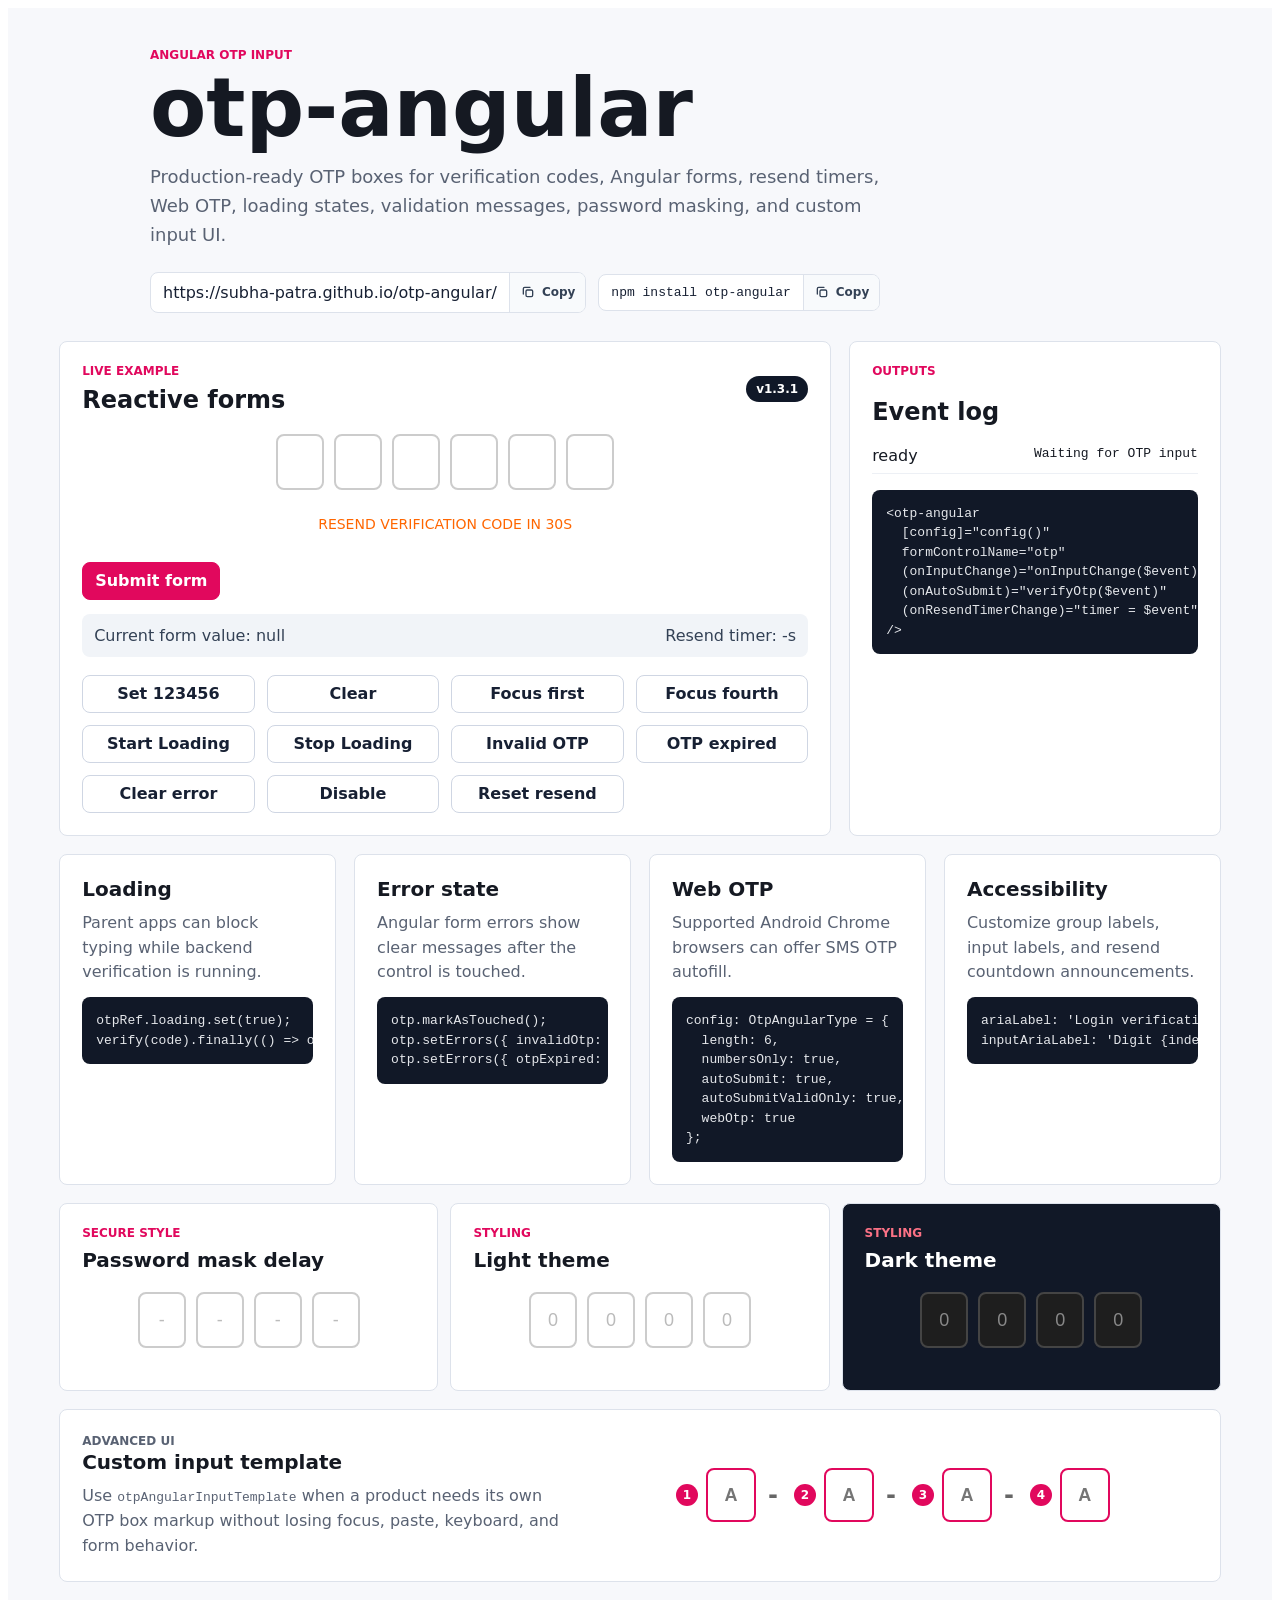
==== index.html @ f1506143 "Deploy otp-angular demo" ====
<!DOCTYPE html><html lang="en" data-beasties-container><head>
  <meta charset="utf-8">
  <title>otp-angular | Angular OTP Input</title>
  <base href="/otp-angular/">
  <meta name="viewport" content="width=device-width, initial-scale=1">
  <link rel="icon" type="image/svg+xml" href="favicon.svg">
<link rel="stylesheet" href="styles-5INURTSO.css"><style ng-app-id="ng">.otp-docs[_ngcontent-ng-c4109244644]{min-height:100vh;padding:40px clamp(16px,4vw,56px);background:#f7f8fb;color:#151922;font-family:Inter,ui-sans-serif,system-ui,-apple-system,BlinkMacSystemFont,Segoe UI,sans-serif}.intro[_ngcontent-ng-c4109244644]{max-width:980px;margin:0 auto 28px}.intro[_ngcontent-ng-c4109244644]   h1[_ngcontent-ng-c4109244644]{margin:0;font-size:clamp(42px,8vw,82px);line-height:.92;letter-spacing:0}.eyebrow[_ngcontent-ng-c4109244644]{margin:0 0 8px;color:#e1085d;font-size:12px;font-weight:800;letter-spacing:0;text-transform:uppercase}.lead[_ngcontent-ng-c4109244644]{max-width:760px;margin:18px 0 0;color:#596273;font-size:18px;line-height:1.6}.link-row[_ngcontent-ng-c4109244644], .value-strip[_ngcontent-ng-c4109244644], .control-grid[_ngcontent-ng-c4109244644], .example-strip[_ngcontent-ng-c4109244644], .panel-heading[_ngcontent-ng-c4109244644]{display:flex;gap:12px;flex-wrap:wrap;align-items:center}.link-row[_ngcontent-ng-c4109244644]{margin-top:22px}.link-row[_ngcontent-ng-c4109244644]   .copy-chip[_ngcontent-ng-c4109244644]{display:inline-flex;align-items:stretch;max-width:100%;border:1px solid #dde2eb;border-radius:8px;background:#fff;overflow:hidden}.link-row[_ngcontent-ng-c4109244644]   a[_ngcontent-ng-c4109244644], .link-row[_ngcontent-ng-c4109244644]   code[_ngcontent-ng-c4109244644]{color:#172033;padding:10px 12px;text-decoration:none}.link-row[_ngcontent-ng-c4109244644]   a[_ngcontent-ng-c4109244644], .link-row[_ngcontent-ng-c4109244644]   code[_ngcontent-ng-c4109244644]{min-width:0;overflow-wrap:anywhere}.link-row[_ngcontent-ng-c4109244644]   code[_ngcontent-ng-c4109244644]{display:inline-flex;align-items:center}.copy-button[_ngcontent-ng-c4109244644]{display:inline-flex;align-items:center;gap:6px;min-height:100%;border:0;border-left:1px solid #dde2eb;background:#f8fafc;color:#334155;cursor:pointer;font:inherit;font-size:12px;font-weight:800;padding:0 10px}.copy-button[_ngcontent-ng-c4109244644]   svg[_ngcontent-ng-c4109244644]{width:16px;height:16px;fill:none;stroke:currentColor;stroke-linecap:round;stroke-linejoin:round;stroke-width:2}.copy-button[_ngcontent-ng-c4109244644]:hover, .copy-button[_ngcontent-ng-c4109244644]:focus-visible{background:#eef2f7;color:#e1085d;outline:none}.copy-button.copied[_ngcontent-ng-c4109244644]{background:#e1085d;color:#fff}.demo-grid[_ngcontent-ng-c4109244644], .feature-grid[_ngcontent-ng-c4109244644]{display:grid;grid-template-columns:minmax(0,1.35fr) minmax(280px,.65fr);gap:18px;max-width:1180px;margin:0 auto 18px}.feature-grid[_ngcontent-ng-c4109244644]{grid-template-columns:repeat(4,minmax(0,1fr))}.demo-panel[_ngcontent-ng-c4109244644], .feature-card[_ngcontent-ng-c4109244644], .mini-demo[_ngcontent-ng-c4109244644], .custom-template[_ngcontent-ng-c4109244644]{border:1px solid #dde2eb;border-radius:8px;background:#fff;padding:22px}.panel-heading[_ngcontent-ng-c4109244644]{justify-content:space-between}.panel-heading[_ngcontent-ng-c4109244644]   h2[_ngcontent-ng-c4109244644]{margin:0}.status-pill[_ngcontent-ng-c4109244644]{border-radius:999px;background:#101828;color:#fff;font-size:12px;font-weight:700;padding:6px 10px}.primary-demo[_ngcontent-ng-c4109244644]   form[_ngcontent-ng-c4109244644]{margin-top:18px}.command[_ngcontent-ng-c4109244644], .control-grid[_ngcontent-ng-c4109244644]   button[_ngcontent-ng-c4109244644]{min-height:38px;border:1px solid #cfd6e3;border-radius:8px;background:#fff;color:#172033;cursor:pointer;font:inherit;font-weight:700;padding:8px 12px}.command.primary[_ngcontent-ng-c4109244644]{margin-top:10px;border-color:#e1085d;background:#e1085d;color:#fff}.control-grid[_ngcontent-ng-c4109244644]{display:grid;grid-template-columns:repeat(4,minmax(0,1fr));margin-top:18px}.value-strip[_ngcontent-ng-c4109244644]{justify-content:space-between;margin-top:14px;border-radius:8px;background:#f1f4f8;color:#334155;padding:12px}.event-log[_ngcontent-ng-c4109244644]{display:grid;gap:8px;margin:16px 0;padding:0;list-style:none}.event-log[_ngcontent-ng-c4109244644]   li[_ngcontent-ng-c4109244644]{display:flex;justify-content:space-between;gap:8px;border-bottom:1px solid #edf0f5;padding-bottom:8px}pre[_ngcontent-ng-c4109244644]{overflow:auto;border-radius:8px;background:#111827;color:#e5e7eb;font-size:13px;line-height:1.5;margin:12px 0 0;padding:14px}.feature-card[_ngcontent-ng-c4109244644]   h2[_ngcontent-ng-c4109244644], .mini-demo[_ngcontent-ng-c4109244644]   h2[_ngcontent-ng-c4109244644], .custom-template[_ngcontent-ng-c4109244644]   h2[_ngcontent-ng-c4109244644]{margin:0 0 10px;font-size:20px}.feature-card[_ngcontent-ng-c4109244644]   p[_ngcontent-ng-c4109244644], .custom-template[_ngcontent-ng-c4109244644]   p[_ngcontent-ng-c4109244644]{color:#596273;line-height:1.55;margin:0}.example-strip[_ngcontent-ng-c4109244644]{align-items:stretch;max-width:1180px;margin:0 auto 18px}.mini-demo[_ngcontent-ng-c4109244644]{flex:1 1 280px}.dark-card[_ngcontent-ng-c4109244644]{background:#111827;color:#fff}.dark-card[_ngcontent-ng-c4109244644]   .eyebrow[_ngcontent-ng-c4109244644]{color:#fb7185}.custom-template[_ngcontent-ng-c4109244644]{display:grid;grid-template-columns:minmax(240px,.8fr) minmax(280px,1fr);gap:18px;align-items:center;max-width:1180px;margin:0 auto}.custom-box[_ngcontent-ng-c4109244644]{display:inline-flex;align-items:center;gap:8px;margin:0 4px}.custom-box[_ngcontent-ng-c4109244644]   span[_ngcontent-ng-c4109244644]{display:inline-grid;place-items:center;width:22px;height:22px;border-radius:999px;background:#e1085d;color:#fff;font-size:12px;font-weight:800}.custom-box[_ngcontent-ng-c4109244644]   input[_ngcontent-ng-c4109244644]{width:42px;height:48px;border:2px solid #e1085d;border-radius:8px;text-align:center;font-size:18px;font-weight:800;outline:none}@media(max-width:860px){.demo-grid[_ngcontent-ng-c4109244644], .feature-grid[_ngcontent-ng-c4109244644], .custom-template[_ngcontent-ng-c4109244644]{grid-template-columns:1fr}.control-grid[_ngcontent-ng-c4109244644]{grid-template-columns:repeat(2,minmax(0,1fr))}}@media(max-width:520px){.otp-docs[_ngcontent-ng-c4109244644]{padding:24px 12px}.control-grid[_ngcontent-ng-c4109244644]{grid-template-columns:1fr}}</style><style ng-app-id="ng">.__otpContainer[_ngcontent-ng-c2801042779]{display:flex;justify-content:center;gap:10px;margin:20px 0;flex-wrap:wrap}.__otpContainer[_ngcontent-ng-c2801042779]   .otp-input-wrapper[_ngcontent-ng-c2801042779]{display:flex;align-items:center;gap:6px}.__otpContainer[_ngcontent-ng-c2801042779]   .otp-input-wrapper[_ngcontent-ng-c2801042779]   input[_ngcontent-ng-c2801042779]{width:40px;height:50px;text-align:center;font-size:20px;border:2px solid;border-radius:8px;transition:border-color .2s ease,box-shadow .2s ease;outline:none}.__otpContainer[_ngcontent-ng-c2801042779]   .otp-input-wrapper[_ngcontent-ng-c2801042779]   input.error[_ngcontent-ng-c2801042779]{border-color:#e74c3c;background-color:#ffe6e6;color:#e74c3c;animation:_ngcontent-ng-c2801042779_shake .2s ease-in-out 0s 2}.__otpContainer[_ngcontent-ng-c2801042779]   .otp-input-wrapper[_ngcontent-ng-c2801042779]   input[_ngcontent-ng-c2801042779]::placeholder{font-size:18px}.__otpContainer[_ngcontent-ng-c2801042779]   .otp-input-wrapper[_ngcontent-ng-c2801042779]   .otp-separator[_ngcontent-ng-c2801042779]{font-size:24px;font-weight:700;margin:0 2px;display:inline-block;vertical-align:middle}.__otpContainer[_ngcontent-ng-c2801042779]   .otp-resend[_ngcontent-ng-c2801042779]{display:flex;justify-content:center;margin-top:16px;width:100%;font-size:14px;text-align:center}.__otpContainer[_ngcontent-ng-c2801042779]   .otp-resend[_ngcontent-ng-c2801042779]   .resendTxt[_ngcontent-ng-c2801042779]{text-transform:uppercase;cursor:pointer;font-weight:500;background:transparent;border:0;padding:0;font:inherit}.__otpContainer[_ngcontent-ng-c2801042779]   .otp-resend[_ngcontent-ng-c2801042779]   .resendTxt[_ngcontent-ng-c2801042779]:hover{text-decoration:underline}.__otpContainer[_ngcontent-ng-c2801042779]   .otp-resend[_ngcontent-ng-c2801042779]   .resendTxt[_ngcontent-ng-c2801042779]:active{opacity:.7}.__otpContainer[_ngcontent-ng-c2801042779]   .otp-resend[_ngcontent-ng-c2801042779]   .resendTxt[_ngcontent-ng-c2801042779]:not([aria-label]){cursor:default;font-weight:400;text-decoration:none}.__otpContainer[_ngcontent-ng-c2801042779]   .otp-resend[_ngcontent-ng-c2801042779]   .resendTxt[_ngcontent-ng-c2801042779]:not([aria-label]):hover, .__otpContainer[_ngcontent-ng-c2801042779]   .otp-resend[_ngcontent-ng-c2801042779]   .resendTxt[_ngcontent-ng-c2801042779]:not([aria-label]):active{opacity:1}.__otpContainer[_ngcontent-ng-c2801042779]   .otp-resend[_ngcontent-ng-c2801042779]   .resendTxt[_ngcontent-ng-c2801042779]:disabled{cursor:default;opacity:.6;text-decoration:none}.__otpContainer[_ngcontent-ng-c2801042779]   .otp-sr-only[_ngcontent-ng-c2801042779]{position:absolute;width:1px;height:1px;padding:0;margin:-1px;overflow:hidden;clip:rect(0,0,0,0);white-space:nowrap;border:0}.__otpContainer[_ngcontent-ng-c2801042779]   .otp-error-message[_ngcontent-ng-c2801042779]{width:100%;color:#e74c3c;font-size:13px;line-height:1.4;text-align:center}.__otpContainer[_ngcontent-ng-c2801042779]   .otp-loading-status[_ngcontent-ng-c2801042779]{display:flex;align-items:center;justify-content:center;gap:8px;width:100%;font-size:13px;line-height:1.4;text-align:center}.__otpContainer[_ngcontent-ng-c2801042779]   .otp-loading-spinner[_ngcontent-ng-c2801042779]{width:14px;height:14px;border:2px solid currentColor;border-top-color:transparent;border-radius:50%;animation:_ngcontent-ng-c2801042779_otp-spin .8s linear infinite}@media screen and (max-width:400px){.__otpContainer[_ngcontent-ng-c2801042779]   .otp-input-wrapper[_ngcontent-ng-c2801042779]   input[_ngcontent-ng-c2801042779]{width:36px;height:45px;font-size:18px}}.__otpContainer.light[_ngcontent-ng-c2801042779]   .otp-input-wrapper[_ngcontent-ng-c2801042779]   input[_ngcontent-ng-c2801042779]{background-color:#fff;border-color:#ccc;color:#000}.__otpContainer.light[_ngcontent-ng-c2801042779]   .otp-input-wrapper[_ngcontent-ng-c2801042779]   input[_ngcontent-ng-c2801042779]::placeholder{color:#bbb}.__otpContainer.light[_ngcontent-ng-c2801042779]   .otp-input-wrapper[_ngcontent-ng-c2801042779]   input[_ngcontent-ng-c2801042779]:focus{border-color:#f60;box-shadow:0 0 5px #ff660080}.__otpContainer.light[_ngcontent-ng-c2801042779]   .otp-input-wrapper[_ngcontent-ng-c2801042779]   input.error[_ngcontent-ng-c2801042779]{border-color:#e74c3c;background-color:#ffe6e6}.__otpContainer.light[_ngcontent-ng-c2801042779]   .otp-separator[_ngcontent-ng-c2801042779]{color:#666}.__otpContainer.light[_ngcontent-ng-c2801042779]   .otp-resend[_ngcontent-ng-c2801042779]   .resendTxt[_ngcontent-ng-c2801042779], .__otpContainer.light[_ngcontent-ng-c2801042779]   .otp-loading-status[_ngcontent-ng-c2801042779]{color:#f60}.__otpContainer.dark[_ngcontent-ng-c2801042779]{background-color:transparent}.__otpContainer.dark[_ngcontent-ng-c2801042779]   .otp-input-wrapper[_ngcontent-ng-c2801042779]   input[_ngcontent-ng-c2801042779]{background-color:#1e1e1e;border-color:#444;color:#fff}.__otpContainer.dark[_ngcontent-ng-c2801042779]   .otp-input-wrapper[_ngcontent-ng-c2801042779]   input[_ngcontent-ng-c2801042779]::placeholder{color:#888}.__otpContainer.dark[_ngcontent-ng-c2801042779]   .otp-input-wrapper[_ngcontent-ng-c2801042779]   input[_ngcontent-ng-c2801042779]:focus{border-color:#f90;box-shadow:0 0 5px #f909}.__otpContainer.dark[_ngcontent-ng-c2801042779]   .otp-input-wrapper[_ngcontent-ng-c2801042779]   input.error[_ngcontent-ng-c2801042779]{border-color:#e74c3c;background-color:#6a2d2d}.__otpContainer.dark[_ngcontent-ng-c2801042779]   .otp-input-wrapper[_ngcontent-ng-c2801042779]   input[_ngcontent-ng-c2801042779]   .otp-separator[_ngcontent-ng-c2801042779]{color:#aaa}.__otpContainer.dark[_ngcontent-ng-c2801042779]   .otp-input-wrapper[_ngcontent-ng-c2801042779]   input[_ngcontent-ng-c2801042779]   .otp-resend[_ngcontent-ng-c2801042779]   .resendTxt[_ngcontent-ng-c2801042779], .__otpContainer.dark[_ngcontent-ng-c2801042779]   .otp-loading-status[_ngcontent-ng-c2801042779]{color:#f90}@keyframes _ngcontent-ng-c2801042779_otp-spin{to{transform:rotate(360deg)}}@keyframes _ngcontent-ng-c2801042779_shake{0%{transform:translate(0)}25%{transform:translate(-5px)}50%{transform:translate(5px)}75%{transform:translate(-5px)}to{transform:translate(0)}}</style></head>
<body><!--nghm--><script type="text/javascript" id="ng-event-dispatch-contract">(()=>{function p(t,n,r,o,e,i,f,m){return{eventType:t,event:n,targetElement:r,eic:o,timeStamp:e,eia:i,eirp:f,eiack:m}}function u(t){let n=[],r=e=>{n.push(e)};return{c:t,q:n,et:[],etc:[],d:r,h:e=>{r(p(e.type,e,e.target,t,Date.now()))}}}function s(t,n,r){for(let o=0;o<n.length;o++){let e=n[o];(r?t.etc:t.et).push(e),t.c.addEventListener(e,t.h,r)}}function c(t,n,r,o,e=window){let i=u(t);e._ejsas||(e._ejsas={}),e._ejsas[n]=i,s(i,r),s(i,o,!0)}window.__jsaction_bootstrap=c;})();
</script><script>window.__jsaction_bootstrap(document.body,"ng",["click","submit","keydown","input","paste"],["blur"]);</script>
  <app-root ng-version="22.1.7" ngh="4" ng-server-context="ssg"><router-outlet></router-outlet><app-otp _nghost-ng-c4109244644 ngh="3"><main _ngcontent-ng-c4109244644 class="otp-docs"><section _ngcontent-ng-c4109244644 class="intro"><p _ngcontent-ng-c4109244644 class="eyebrow">Angular OTP input</p><h1 _ngcontent-ng-c4109244644>otp-angular</h1><p _ngcontent-ng-c4109244644 class="lead"> Production-ready OTP boxes for verification codes, Angular forms, resend timers, Web OTP, loading states, validation messages, password masking, and custom input UI. </p><div _ngcontent-ng-c4109244644 class="link-row"><span _ngcontent-ng-c4109244644 class="copy-chip"><a _ngcontent-ng-c4109244644 href="https://subha-patra.github.io/otp-angular/">https://subha-patra.github.io/otp-angular/</a><button _ngcontent-ng-c4109244644 type="button" data-testid="copy-demo-url" class="copy-button" aria-label="Copy demo URL" title="Copy demo URL" jsaction="click:;"><svg _ngcontent-ng-c4109244644="" aria-hidden="true" viewBox="0 0 24 24"><rect _ngcontent-ng-c4109244644="" x="9" y="9" width="10" height="10" rx="2"/><path _ngcontent-ng-c4109244644="" d="M5 15V7a2 2 0 0 1 2-2h8"/></svg><span _ngcontent-ng-c4109244644>Copy</span></button></span><span _ngcontent-ng-c4109244644 class="copy-chip"><code _ngcontent-ng-c4109244644>npm install otp-angular</code><button _ngcontent-ng-c4109244644 type="button" data-testid="copy-install-command" class="copy-button" aria-label="Copy install command" title="Copy install command" jsaction="click:;"><svg _ngcontent-ng-c4109244644="" aria-hidden="true" viewBox="0 0 24 24"><rect _ngcontent-ng-c4109244644="" x="9" y="9" width="10" height="10" rx="2"/><path _ngcontent-ng-c4109244644="" d="M5 15V7a2 2 0 0 1 2-2h8"/></svg><span _ngcontent-ng-c4109244644>Copy</span></button></span></div></section><section _ngcontent-ng-c4109244644 class="demo-grid"><article _ngcontent-ng-c4109244644 data-demo="primary" class="demo-panel primary-demo"><div _ngcontent-ng-c4109244644 class="panel-heading"><div _ngcontent-ng-c4109244644><p _ngcontent-ng-c4109244644 class="eyebrow">Live example</p><h2 _ngcontent-ng-c4109244644>Reactive forms</h2></div><span _ngcontent-ng-c4109244644 class="status-pill">v1.3.1</span></div><form _ngcontent-ng-c4109244644 novalidate class="ng-untouched ng-pristine ng-invalid" jsaction="submit:;"><otp-angular _ngcontent-ng-c4109244644 formcontrolname="otp" _nghost-ng-c2801042779 class="ng-untouched ng-pristine ng-invalid" ngh="0"><div _ngcontent-ng-c2801042779 role="group" class="__otpContainer light" aria-label="Login verification code"><div _ngcontent-ng-c2801042779 class="otp-input-wrapper"><!----><input _ngcontent-ng-c2801042779 otpangularinput maxlength="1" autocomplete="one-time-code" name="otp" class placeholder value type="text" aria-label="Verification digit 1 of 6" inputmode="numeric" pattern="[0-9]*" jsaction="keydown:;blur:;input:;paste:;"><!----><!----></div><div _ngcontent-ng-c2801042779 class="otp-input-wrapper"><!----><input _ngcontent-ng-c2801042779 otpangularinput maxlength="1" autocomplete="one-time-code" name="otp" class placeholder value type="text" aria-label="Verification digit 2 of 6" inputmode="numeric" pattern="[0-9]*" jsaction="keydown:;blur:;input:;paste:;"><!----><!----></div><div _ngcontent-ng-c2801042779 class="otp-input-wrapper"><!----><input _ngcontent-ng-c2801042779 otpangularinput maxlength="1" autocomplete="one-time-code" name="otp" class placeholder value type="text" aria-label="Verification digit 3 of 6" inputmode="numeric" pattern="[0-9]*" jsaction="keydown:;blur:;input:;paste:;"><!----><!----></div><div _ngcontent-ng-c2801042779 class="otp-input-wrapper"><!----><input _ngcontent-ng-c2801042779 otpangularinput maxlength="1" autocomplete="one-time-code" name="otp" class placeholder value type="text" aria-label="Verification digit 4 of 6" inputmode="numeric" pattern="[0-9]*" jsaction="keydown:;blur:;input:;paste:;"><!----><!----></div><div _ngcontent-ng-c2801042779 class="otp-input-wrapper"><!----><input _ngcontent-ng-c2801042779 otpangularinput maxlength="1" autocomplete="one-time-code" name="otp" class placeholder value type="text" aria-label="Verification digit 5 of 6" inputmode="numeric" pattern="[0-9]*" jsaction="keydown:;blur:;input:;paste:;"><!----><!----></div><div _ngcontent-ng-c2801042779 class="otp-input-wrapper"><!----><input _ngcontent-ng-c2801042779 otpangularinput maxlength="1" autocomplete="one-time-code" name="otp" class placeholder value type="text" aria-label="Verification digit 6 of 6" inputmode="numeric" pattern="[0-9]*" jsaction="keydown:;blur:;input:;paste:;"><!----><!----></div><!----><!----><!----><div _ngcontent-ng-c2801042779 class="otp-resend"><!----><div _ngcontent-ng-c2801042779 aria-hidden="true" class="resendTxt">RESEND VERIFICATION CODE IN 30s</div><!----><span _ngcontent-ng-c2801042779 role="status" aria-live="polite" aria-atomic="true" class="otp-resend-status otp-sr-only"> New code available in 30 seconds</span></div><!----></div><!----></otp-angular><button _ngcontent-ng-c4109244644 type="submit" class="command primary">Submit form</button></form><div _ngcontent-ng-c4109244644 class="value-strip"><span _ngcontent-ng-c4109244644>Current form value: null</span><span _ngcontent-ng-c4109244644>Resend timer: -s</span></div><div _ngcontent-ng-c4109244644 class="control-grid"><button _ngcontent-ng-c4109244644 type="button" data-testid="fill-demo" jsaction="click:;">Set 123456</button><button _ngcontent-ng-c4109244644 type="button" data-testid="clear-demo" jsaction="click:;">Clear</button><button _ngcontent-ng-c4109244644 type="button" jsaction="click:;">Focus first</button><button _ngcontent-ng-c4109244644 type="button" jsaction="click:;">Focus fourth</button><button _ngcontent-ng-c4109244644 type="button" data-testid="start-loading" jsaction="click:;">Start Loading</button><button _ngcontent-ng-c4109244644 type="button" data-testid="stop-loading" jsaction="click:;">Stop Loading</button><button _ngcontent-ng-c4109244644 type="button" data-testid="mark-invalid" jsaction="click:;">Invalid OTP</button><button _ngcontent-ng-c4109244644 type="button" jsaction="click:;">OTP expired</button><button _ngcontent-ng-c4109244644 type="button" data-testid="clear-error" jsaction="click:;">Clear error</button><button _ngcontent-ng-c4109244644 type="button" jsaction="click:;">Disable</button><button _ngcontent-ng-c4109244644 type="button" jsaction="click:;">Reset resend</button></div></article><article _ngcontent-ng-c4109244644 class="demo-panel event-panel"><p _ngcontent-ng-c4109244644 class="eyebrow">Outputs</p><h2 _ngcontent-ng-c4109244644>Event log</h2><ul _ngcontent-ng-c4109244644 class="event-log"><li _ngcontent-ng-c4109244644><span _ngcontent-ng-c4109244644>ready</span><code _ngcontent-ng-c4109244644>Waiting for OTP input</code></li><!----></ul><pre _ngcontent-ng-c4109244644><code _ngcontent-ng-c4109244644>&lt;otp-angular
  [config]="config()"
  formControlName="otp"
  (onInputChange)="onInputChange($event)"
  (onAutoSubmit)="verifyOtp($event)"
  (onResendTimerChange)="timer = $event"
/&gt;</code></pre></article></section><section _ngcontent-ng-c4109244644 aria-label="OTP feature examples" class="feature-grid"><article _ngcontent-ng-c4109244644 class="feature-card"><h2 _ngcontent-ng-c4109244644>Loading</h2><p _ngcontent-ng-c4109244644>Parent apps can block typing while backend verification is running.</p><pre _ngcontent-ng-c4109244644><code _ngcontent-ng-c4109244644>otpRef.loading.set(true);
verify(code).finally(() =&gt; otpRef.loading.set(false));</code></pre></article><article _ngcontent-ng-c4109244644 class="feature-card"><h2 _ngcontent-ng-c4109244644>Error state</h2><p _ngcontent-ng-c4109244644>Angular form errors show clear messages after the control is touched.</p><pre _ngcontent-ng-c4109244644><code _ngcontent-ng-c4109244644>otp.markAsTouched();
otp.setErrors({ invalidOtp: true });
otp.setErrors({ otpExpired: true });</code></pre></article><article _ngcontent-ng-c4109244644 class="feature-card"><h2 _ngcontent-ng-c4109244644>Web OTP</h2><p _ngcontent-ng-c4109244644>Supported Android Chrome browsers can offer SMS OTP autofill.</p><pre _ngcontent-ng-c4109244644><code _ngcontent-ng-c4109244644>config: OtpAngularType = {
  length: 6,
  numbersOnly: true,
  autoSubmit: true,
  autoSubmitValidOnly: true,
  webOtp: true
};</code></pre></article><article _ngcontent-ng-c4109244644 class="feature-card"><h2 _ngcontent-ng-c4109244644>Accessibility</h2><p _ngcontent-ng-c4109244644>Customize group labels, input labels, and resend countdown announcements.</p><pre _ngcontent-ng-c4109244644><code _ngcontent-ng-c4109244644>ariaLabel: 'Login verification code',
inputAriaLabel: 'Digit {index} of {length}'</code></pre></article></section><section _ngcontent-ng-c4109244644 class="example-strip"><article _ngcontent-ng-c4109244644 class="mini-demo"><div _ngcontent-ng-c4109244644><p _ngcontent-ng-c4109244644 class="eyebrow">Secure style</p><h2 _ngcontent-ng-c4109244644>Password mask delay</h2></div><otp-angular _ngcontent-ng-c4109244644 _nghost-ng-c2801042779 class="ng-untouched ng-pristine ng-valid" ngh="1"><div _ngcontent-ng-c2801042779 role="group" class="__otpContainer light" aria-label="Masked banking code"><div _ngcontent-ng-c2801042779 class="otp-input-wrapper"><!----><input _ngcontent-ng-c2801042779 otpangularinput maxlength="1" autocomplete="one-time-code" name="otp" class placeholder="-" value type="password" aria-label="One-time password digit 1 of 4" inputmode="numeric" pattern="[0-9]*" jsaction="keydown:;blur:;input:;paste:;"><!----><!----></div><div _ngcontent-ng-c2801042779 class="otp-input-wrapper"><!----><input _ngcontent-ng-c2801042779 otpangularinput maxlength="1" autocomplete="one-time-code" name="otp" class placeholder="-" value type="password" aria-label="One-time password digit 2 of 4" inputmode="numeric" pattern="[0-9]*" jsaction="keydown:;blur:;input:;paste:;"><!----><!----></div><div _ngcontent-ng-c2801042779 class="otp-input-wrapper"><!----><input _ngcontent-ng-c2801042779 otpangularinput maxlength="1" autocomplete="one-time-code" name="otp" class placeholder="-" value type="password" aria-label="One-time password digit 3 of 4" inputmode="numeric" pattern="[0-9]*" jsaction="keydown:;blur:;input:;paste:;"><!----><!----></div><div _ngcontent-ng-c2801042779 class="otp-input-wrapper"><!----><input _ngcontent-ng-c2801042779 otpangularinput maxlength="1" autocomplete="one-time-code" name="otp" class placeholder="-" value type="password" aria-label="One-time password digit 4 of 4" inputmode="numeric" pattern="[0-9]*" jsaction="keydown:;blur:;input:;paste:;"><!----><!----></div><!----><!----><!----><!----></div><!----></otp-angular></article><article _ngcontent-ng-c4109244644 class="mini-demo"><div _ngcontent-ng-c4109244644><p _ngcontent-ng-c4109244644 class="eyebrow">Styling</p><h2 _ngcontent-ng-c4109244644>Light theme</h2></div><otp-angular _ngcontent-ng-c4109244644 _nghost-ng-c2801042779 class="ng-untouched ng-pristine ng-valid" ngh="1"><div _ngcontent-ng-c2801042779 role="group" class="__otpContainer light" aria-label="One-time password"><div _ngcontent-ng-c2801042779 class="otp-input-wrapper"><!----><input _ngcontent-ng-c2801042779 otpangularinput maxlength="1" autocomplete="one-time-code" name="otp" class placeholder="0" value type="text" aria-label="One-time password digit 1 of 4" inputmode="numeric" pattern="[0-9]*" jsaction="keydown:;blur:;input:;paste:;"><!----><!----></div><div _ngcontent-ng-c2801042779 class="otp-input-wrapper"><!----><input _ngcontent-ng-c2801042779 otpangularinput maxlength="1" autocomplete="one-time-code" name="otp" class placeholder="0" value type="text" aria-label="One-time password digit 2 of 4" inputmode="numeric" pattern="[0-9]*" jsaction="keydown:;blur:;input:;paste:;"><!----><!----></div><div _ngcontent-ng-c2801042779 class="otp-input-wrapper"><!----><input _ngcontent-ng-c2801042779 otpangularinput maxlength="1" autocomplete="one-time-code" name="otp" class placeholder="0" value type="text" aria-label="One-time password digit 3 of 4" inputmode="numeric" pattern="[0-9]*" jsaction="keydown:;blur:;input:;paste:;"><!----><!----></div><div _ngcontent-ng-c2801042779 class="otp-input-wrapper"><!----><input _ngcontent-ng-c2801042779 otpangularinput maxlength="1" autocomplete="one-time-code" name="otp" class placeholder="0" value type="text" aria-label="One-time password digit 4 of 4" inputmode="numeric" pattern="[0-9]*" jsaction="keydown:;blur:;input:;paste:;"><!----><!----></div><!----><!----><!----><!----></div><!----></otp-angular></article><article _ngcontent-ng-c4109244644 class="mini-demo dark-card"><div _ngcontent-ng-c4109244644><p _ngcontent-ng-c4109244644 class="eyebrow">Styling</p><h2 _ngcontent-ng-c4109244644>Dark theme</h2></div><otp-angular _ngcontent-ng-c4109244644 _nghost-ng-c2801042779 class="ng-untouched ng-pristine ng-valid" ngh="1"><div _ngcontent-ng-c2801042779 role="group" class="__otpContainer dark" aria-label="One-time password"><div _ngcontent-ng-c2801042779 class="otp-input-wrapper"><!----><input _ngcontent-ng-c2801042779 otpangularinput maxlength="1" autocomplete="one-time-code" name="otp" class placeholder="0" value type="text" aria-label="One-time password digit 1 of 4" inputmode="numeric" pattern="[0-9]*" jsaction="keydown:;blur:;input:;paste:;"><!----><!----></div><div _ngcontent-ng-c2801042779 class="otp-input-wrapper"><!----><input _ngcontent-ng-c2801042779 otpangularinput maxlength="1" autocomplete="one-time-code" name="otp" class placeholder="0" value type="text" aria-label="One-time password digit 2 of 4" inputmode="numeric" pattern="[0-9]*" jsaction="keydown:;blur:;input:;paste:;"><!----><!----></div><div _ngcontent-ng-c2801042779 class="otp-input-wrapper"><!----><input _ngcontent-ng-c2801042779 otpangularinput maxlength="1" autocomplete="one-time-code" name="otp" class placeholder="0" value type="text" aria-label="One-time password digit 3 of 4" inputmode="numeric" pattern="[0-9]*" jsaction="keydown:;blur:;input:;paste:;"><!----><!----></div><div _ngcontent-ng-c2801042779 class="otp-input-wrapper"><!----><input _ngcontent-ng-c2801042779 otpangularinput maxlength="1" autocomplete="one-time-code" name="otp" class placeholder="0" value type="text" aria-label="One-time password digit 4 of 4" inputmode="numeric" pattern="[0-9]*" jsaction="keydown:;blur:;input:;paste:;"><!----><!----></div><!----><!----><!----><!----></div><!----></otp-angular></article></section><section _ngcontent-ng-c4109244644 class="custom-template"><div _ngcontent-ng-c4109244644><p _ngcontent-ng-c4109244644 class="eyebrow">Advanced UI</p><h2 _ngcontent-ng-c4109244644>Custom input template</h2><p _ngcontent-ng-c4109244644> Use <code _ngcontent-ng-c4109244644>otpAngularInputTemplate</code> when a product needs its own OTP box markup without losing focus, paste, keyboard, and form behavior. </p></div><otp-angular _ngcontent-ng-c4109244644 _nghost-ng-c2801042779 class="ng-untouched ng-pristine ng-valid" ngh="2"><div _ngcontent-ng-c2801042779 role="group" class="__otpContainer light" aria-label="Custom invitation code"><div _ngcontent-ng-c2801042779 class="otp-input-wrapper"><label _ngcontent-ng-c4109244644 class="custom-box"><span _ngcontent-ng-c4109244644>1</span><input _ngcontent-ng-c4109244644 otpangularinput maxlength="1" autocomplete="one-time-code" value type="text" placeholder="A" aria-label="One-time password digit 1 of 4" jsaction="keydown:;blur:;input:;paste:;"></label><!----><!----><!----><span _ngcontent-ng-c2801042779 class="otp-separator"> -</span><!----></div><div _ngcontent-ng-c2801042779 class="otp-input-wrapper"><label _ngcontent-ng-c4109244644 class="custom-box"><span _ngcontent-ng-c4109244644>2</span><input _ngcontent-ng-c4109244644 otpangularinput maxlength="1" autocomplete="one-time-code" value type="text" placeholder="A" aria-label="One-time password digit 2 of 4" jsaction="keydown:;blur:;input:;paste:;"></label><!----><!----><!----><span _ngcontent-ng-c2801042779 class="otp-separator"> -</span><!----></div><div _ngcontent-ng-c2801042779 class="otp-input-wrapper"><label _ngcontent-ng-c4109244644 class="custom-box"><span _ngcontent-ng-c4109244644>3</span><input _ngcontent-ng-c4109244644 otpangularinput maxlength="1" autocomplete="one-time-code" value type="text" placeholder="A" aria-label="One-time password digit 3 of 4" jsaction="keydown:;blur:;input:;paste:;"></label><!----><!----><!----><span _ngcontent-ng-c2801042779 class="otp-separator"> -</span><!----></div><div _ngcontent-ng-c2801042779 class="otp-input-wrapper"><label _ngcontent-ng-c4109244644 class="custom-box"><span _ngcontent-ng-c4109244644>4</span><input _ngcontent-ng-c4109244644 otpangularinput maxlength="1" autocomplete="one-time-code" value type="text" placeholder="A" aria-label="One-time password digit 4 of 4" jsaction="keydown:;blur:;input:;paste:;"></label><!----><!----><!----><!----></div><!----><!----><!----><!----></div><!----></otp-angular></section></main></app-otp><!----></app-root>
<link rel="modulepreload" href="chunk-hR_3HBPl.js"><script src="main-RLNQIBAA.js" type="module"></script>

<script id="ng-state" type="application/json">{"__nghData__":[{"n":{"3":"hf"},"t":{"3":"t0"},"c":{"3":[{"i":"t0","r":1,"n":{"6":"hf"},"t":{"8":"t1","9":"t5","10":"t6","11":"t7"},"c":{"8":[{"i":"t1","r":1,"n":{"1":"hf2"},"t":{"2":"t2","3":"t3","4":"t4"},"c":{"2":[],"3":[{"i":"t3","r":1}],"4":[]}},{"i":"t1","r":1,"n":{"1":"hf2n"},"t":{"2":"t2","3":"t3","4":"t4"},"c":{"2":[],"3":[{"i":"t3","r":1}],"4":[]}},{"i":"t1","r":1,"n":{"1":"hf2n2"},"t":{"2":"t2","3":"t3","4":"t4"},"c":{"2":[],"3":[{"i":"t3","r":1}],"4":[]}},{"i":"t1","r":1,"n":{"1":"hf2n3"},"t":{"2":"t2","3":"t3","4":"t4"},"c":{"2":[],"3":[{"i":"t3","r":1}],"4":[]}},{"i":"t1","r":1,"n":{"1":"hf2n4"},"t":{"2":"t2","3":"t3","4":"t4"},"c":{"2":[],"3":[{"i":"t3","r":1}],"4":[]}},{"i":"t1","r":1,"n":{"1":"hf2n5"},"t":{"2":"t2","3":"t3","4":"t4"},"c":{"2":[],"3":[{"i":"t3","r":1}],"4":[]}}],"9":[],"10":[],"11":[{"i":"t7","r":1,"t":{"1":"t8","2":"t9"},"c":{"1":[],"2":[{"i":"t9","r":1}]}}]}}]}},{"n":{"3":"hf"},"t":{"3":"t0"},"c":{"3":[{"i":"t0","r":1,"n":{"6":"hf"},"t":{"8":"t1","9":"t5","10":"t6","11":"t7"},"c":{"8":[{"i":"t1","r":1,"n":{"1":"hf2"},"t":{"2":"t2","3":"t3","4":"t4"},"c":{"2":[],"3":[{"i":"t3","r":1}],"4":[]}},{"i":"t1","r":1,"n":{"1":"hf2n"},"t":{"2":"t2","3":"t3","4":"t4"},"c":{"2":[],"3":[{"i":"t3","r":1}],"4":[]}},{"i":"t1","r":1,"n":{"1":"hf2n2"},"t":{"2":"t2","3":"t3","4":"t4"},"c":{"2":[],"3":[{"i":"t3","r":1}],"4":[]}},{"i":"t1","r":1,"n":{"1":"hf2n3"},"t":{"2":"t2","3":"t3","4":"t4"},"c":{"2":[],"3":[{"i":"t3","r":1}],"4":[]}}],"9":[],"10":[],"11":[]}}]}},{"n":{"3":"hf"},"t":{"3":"t0"},"c":{"3":[{"i":"t0","r":1,"n":{"6":"hf"},"t":{"8":"t1","9":"t5","10":"t6","11":"t7"},"c":{"8":[{"i":"t1","r":1,"n":{"1":"hf2"},"t":{"2":"t2","3":"t3","4":"t4"},"c":{"2":[{"i":"t2","r":2,"c":{"0":[{"i":"t11","r":1}]}}],"3":[],"4":[{"i":"t4","r":1}]}},{"i":"t1","r":1,"n":{"1":"hf2n"},"t":{"2":"t2","3":"t3","4":"t4"},"c":{"2":[{"i":"t2","r":2,"c":{"0":[{"i":"t11","r":1}]}}],"3":[],"4":[{"i":"t4","r":1}]}},{"i":"t1","r":1,"n":{"1":"hf2n2"},"t":{"2":"t2","3":"t3","4":"t4"},"c":{"2":[{"i":"t2","r":2,"c":{"0":[{"i":"t11","r":1}]}}],"3":[],"4":[{"i":"t4","r":1}]}},{"i":"t1","r":1,"n":{"1":"hf2n3"},"t":{"2":"t2","3":"t3","4":"t4"},"c":{"2":[{"i":"t2","r":2,"c":{"0":[{"i":"t11","r":1}]}}],"3":[],"4":[]}}],"9":[],"10":[],"11":[]}}]}},{"t":{"77":"t10","148":"t11"},"c":{"77":[{"i":"t10","r":1}]},"d":[148]},{"c":{"0":[{"i":"c4109244644","r":1}]}}]}</script></body></html>
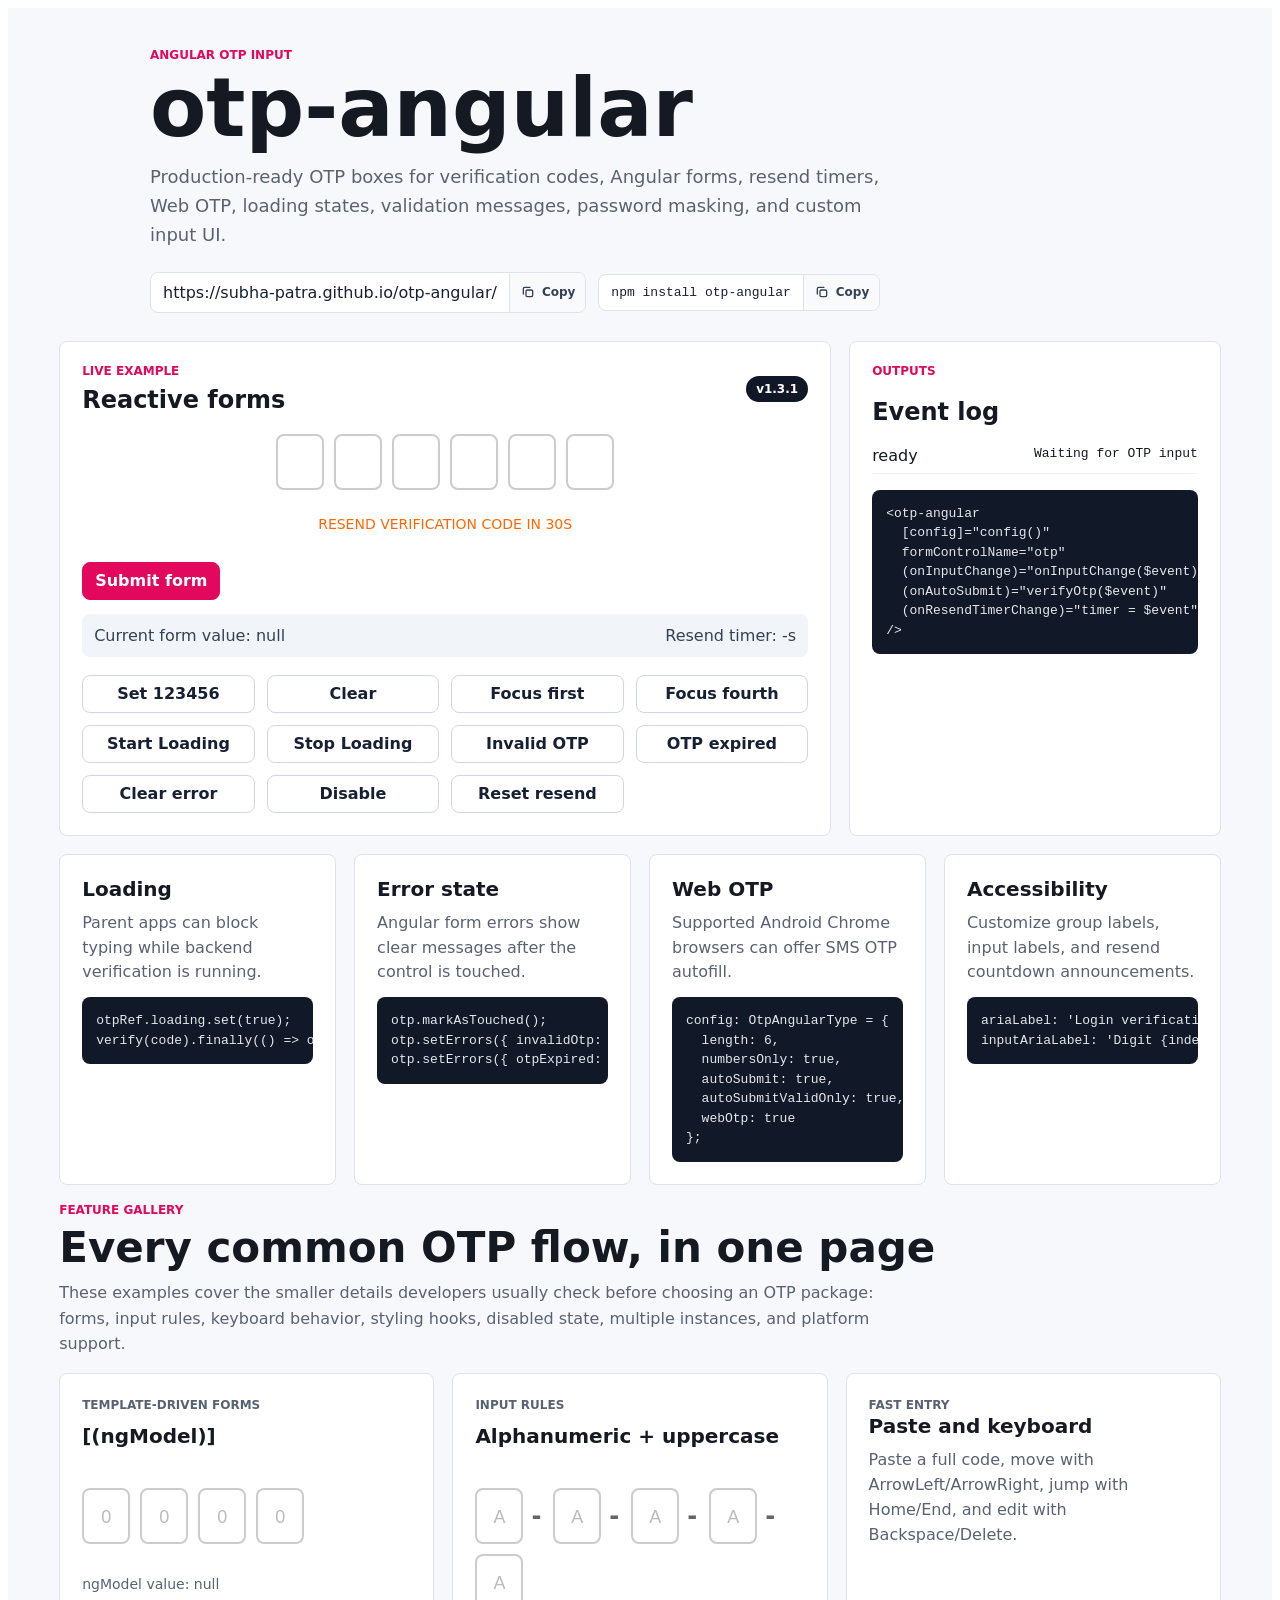
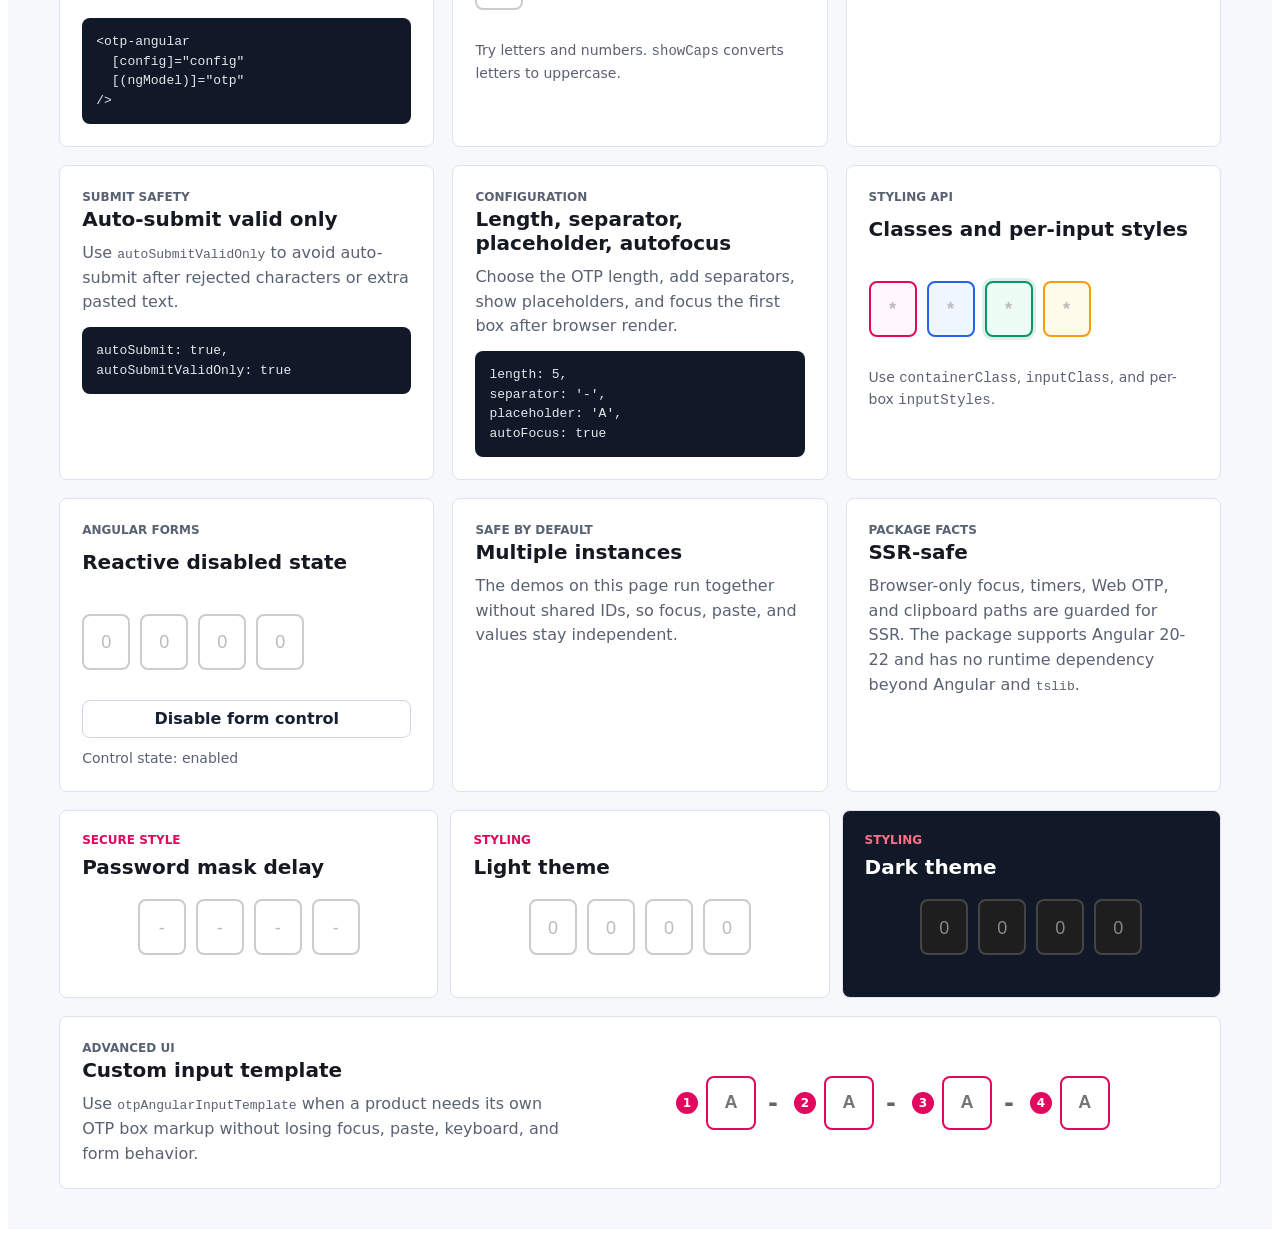
==== commit 7c05c188: "deploy: update otp-angular demo" ====
--- a/index.html
+++ b/index.html
@@ -4,26 +4,34 @@
   <base href="/otp-angular/">
   <meta name="viewport" content="width=device-width, initial-scale=1">
   <link rel="icon" type="image/svg+xml" href="favicon.svg">
-<link rel="stylesheet" href="styles-5INURTSO.css"><style ng-app-id="ng">.otp-docs[_ngcontent-ng-c4109244644]{min-height:100vh;padding:40px clamp(16px,4vw,56px);background:#f7f8fb;color:#151922;font-family:Inter,ui-sans-serif,system-ui,-apple-system,BlinkMacSystemFont,Segoe UI,sans-serif}.intro[_ngcontent-ng-c4109244644]{max-width:980px;margin:0 auto 28px}.intro[_ngcontent-ng-c4109244644]   h1[_ngcontent-ng-c4109244644]{margin:0;font-size:clamp(42px,8vw,82px);line-height:.92;letter-spacing:0}.eyebrow[_ngcontent-ng-c4109244644]{margin:0 0 8px;color:#e1085d;font-size:12px;font-weight:800;letter-spacing:0;text-transform:uppercase}.lead[_ngcontent-ng-c4109244644]{max-width:760px;margin:18px 0 0;color:#596273;font-size:18px;line-height:1.6}.link-row[_ngcontent-ng-c4109244644], .value-strip[_ngcontent-ng-c4109244644], .control-grid[_ngcontent-ng-c4109244644], .example-strip[_ngcontent-ng-c4109244644], .panel-heading[_ngcontent-ng-c4109244644]{display:flex;gap:12px;flex-wrap:wrap;align-items:center}.link-row[_ngcontent-ng-c4109244644]{margin-top:22px}.link-row[_ngcontent-ng-c4109244644]   .copy-chip[_ngcontent-ng-c4109244644]{display:inline-flex;align-items:stretch;max-width:100%;border:1px solid #dde2eb;border-radius:8px;background:#fff;overflow:hidden}.link-row[_ngcontent-ng-c4109244644]   a[_ngcontent-ng-c4109244644], .link-row[_ngcontent-ng-c4109244644]   code[_ngcontent-ng-c4109244644]{color:#172033;padding:10px 12px;text-decoration:none}.link-row[_ngcontent-ng-c4109244644]   a[_ngcontent-ng-c4109244644], .link-row[_ngcontent-ng-c4109244644]   code[_ngcontent-ng-c4109244644]{min-width:0;overflow-wrap:anywhere}.link-row[_ngcontent-ng-c4109244644]   code[_ngcontent-ng-c4109244644]{display:inline-flex;align-items:center}.copy-button[_ngcontent-ng-c4109244644]{display:inline-flex;align-items:center;gap:6px;min-height:100%;border:0;border-left:1px solid #dde2eb;background:#f8fafc;color:#334155;cursor:pointer;font:inherit;font-size:12px;font-weight:800;padding:0 10px}.copy-button[_ngcontent-ng-c4109244644]   svg[_ngcontent-ng-c4109244644]{width:16px;height:16px;fill:none;stroke:currentColor;stroke-linecap:round;stroke-linejoin:round;stroke-width:2}.copy-button[_ngcontent-ng-c4109244644]:hover, .copy-button[_ngcontent-ng-c4109244644]:focus-visible{background:#eef2f7;color:#e1085d;outline:none}.copy-button.copied[_ngcontent-ng-c4109244644]{background:#e1085d;color:#fff}.demo-grid[_ngcontent-ng-c4109244644], .feature-grid[_ngcontent-ng-c4109244644]{display:grid;grid-template-columns:minmax(0,1.35fr) minmax(280px,.65fr);gap:18px;max-width:1180px;margin:0 auto 18px}.feature-grid[_ngcontent-ng-c4109244644]{grid-template-columns:repeat(4,minmax(0,1fr))}.demo-panel[_ngcontent-ng-c4109244644], .feature-card[_ngcontent-ng-c4109244644], .mini-demo[_ngcontent-ng-c4109244644], .custom-template[_ngcontent-ng-c4109244644]{border:1px solid #dde2eb;border-radius:8px;background:#fff;padding:22px}.panel-heading[_ngcontent-ng-c4109244644]{justify-content:space-between}.panel-heading[_ngcontent-ng-c4109244644]   h2[_ngcontent-ng-c4109244644]{margin:0}.status-pill[_ngcontent-ng-c4109244644]{border-radius:999px;background:#101828;color:#fff;font-size:12px;font-weight:700;padding:6px 10px}.primary-demo[_ngcontent-ng-c4109244644]   form[_ngcontent-ng-c4109244644]{margin-top:18px}.command[_ngcontent-ng-c4109244644], .control-grid[_ngcontent-ng-c4109244644]   button[_ngcontent-ng-c4109244644]{min-height:38px;border:1px solid #cfd6e3;border-radius:8px;background:#fff;color:#172033;cursor:pointer;font:inherit;font-weight:700;padding:8px 12px}.command.primary[_ngcontent-ng-c4109244644]{margin-top:10px;border-color:#e1085d;background:#e1085d;color:#fff}.control-grid[_ngcontent-ng-c4109244644]{display:grid;grid-template-columns:repeat(4,minmax(0,1fr));margin-top:18px}.value-strip[_ngcontent-ng-c4109244644]{justify-content:space-between;margin-top:14px;border-radius:8px;background:#f1f4f8;color:#334155;padding:12px}.event-log[_ngcontent-ng-c4109244644]{display:grid;gap:8px;margin:16px 0;padding:0;list-style:none}.event-log[_ngcontent-ng-c4109244644]   li[_ngcontent-ng-c4109244644]{display:flex;justify-content:space-between;gap:8px;border-bottom:1px solid #edf0f5;padding-bottom:8px}pre[_ngcontent-ng-c4109244644]{overflow:auto;border-radius:8px;background:#111827;color:#e5e7eb;font-size:13px;line-height:1.5;margin:12px 0 0;padding:14px}.feature-card[_ngcontent-ng-c4109244644]   h2[_ngcontent-ng-c4109244644], .mini-demo[_ngcontent-ng-c4109244644]   h2[_ngcontent-ng-c4109244644], .custom-template[_ngcontent-ng-c4109244644]   h2[_ngcontent-ng-c4109244644]{margin:0 0 10px;font-size:20px}.feature-card[_ngcontent-ng-c4109244644]   p[_ngcontent-ng-c4109244644], .custom-template[_ngcontent-ng-c4109244644]   p[_ngcontent-ng-c4109244644]{color:#596273;line-height:1.55;margin:0}.example-strip[_ngcontent-ng-c4109244644]{align-items:stretch;max-width:1180px;margin:0 auto 18px}.mini-demo[_ngcontent-ng-c4109244644]{flex:1 1 280px}.dark-card[_ngcontent-ng-c4109244644]{background:#111827;color:#fff}.dark-card[_ngcontent-ng-c4109244644]   .eyebrow[_ngcontent-ng-c4109244644]{color:#fb7185}.custom-template[_ngcontent-ng-c4109244644]{display:grid;grid-template-columns:minmax(240px,.8fr) minmax(280px,1fr);gap:18px;align-items:center;max-width:1180px;margin:0 auto}.custom-box[_ngcontent-ng-c4109244644]{display:inline-flex;align-items:center;gap:8px;margin:0 4px}.custom-box[_ngcontent-ng-c4109244644]   span[_ngcontent-ng-c4109244644]{display:inline-grid;place-items:center;width:22px;height:22px;border-radius:999px;background:#e1085d;color:#fff;font-size:12px;font-weight:800}.custom-box[_ngcontent-ng-c4109244644]   input[_ngcontent-ng-c4109244644]{width:42px;height:48px;border:2px solid #e1085d;border-radius:8px;text-align:center;font-size:18px;font-weight:800;outline:none}@media(max-width:860px){.demo-grid[_ngcontent-ng-c4109244644], .feature-grid[_ngcontent-ng-c4109244644], .custom-template[_ngcontent-ng-c4109244644]{grid-template-columns:1fr}.control-grid[_ngcontent-ng-c4109244644]{grid-template-columns:repeat(2,minmax(0,1fr))}}@media(max-width:520px){.otp-docs[_ngcontent-ng-c4109244644]{padding:24px 12px}.control-grid[_ngcontent-ng-c4109244644]{grid-template-columns:1fr}}</style><style ng-app-id="ng">.__otpContainer[_ngcontent-ng-c2801042779]{display:flex;justify-content:center;gap:10px;margin:20px 0;flex-wrap:wrap}.__otpContainer[_ngcontent-ng-c2801042779]   .otp-input-wrapper[_ngcontent-ng-c2801042779]{display:flex;align-items:center;gap:6px}.__otpContainer[_ngcontent-ng-c2801042779]   .otp-input-wrapper[_ngcontent-ng-c2801042779]   input[_ngcontent-ng-c2801042779]{width:40px;height:50px;text-align:center;font-size:20px;border:2px solid;border-radius:8px;transition:border-color .2s ease,box-shadow .2s ease;outline:none}.__otpContainer[_ngcontent-ng-c2801042779]   .otp-input-wrapper[_ngcontent-ng-c2801042779]   input.error[_ngcontent-ng-c2801042779]{border-color:#e74c3c;background-color:#ffe6e6;color:#e74c3c;animation:_ngcontent-ng-c2801042779_shake .2s ease-in-out 0s 2}.__otpContainer[_ngcontent-ng-c2801042779]   .otp-input-wrapper[_ngcontent-ng-c2801042779]   input[_ngcontent-ng-c2801042779]::placeholder{font-size:18px}.__otpContainer[_ngcontent-ng-c2801042779]   .otp-input-wrapper[_ngcontent-ng-c2801042779]   .otp-separator[_ngcontent-ng-c2801042779]{font-size:24px;font-weight:700;margin:0 2px;display:inline-block;vertical-align:middle}.__otpContainer[_ngcontent-ng-c2801042779]   .otp-resend[_ngcontent-ng-c2801042779]{display:flex;justify-content:center;margin-top:16px;width:100%;font-size:14px;text-align:center}.__otpContainer[_ngcontent-ng-c2801042779]   .otp-resend[_ngcontent-ng-c2801042779]   .resendTxt[_ngcontent-ng-c2801042779]{text-transform:uppercase;cursor:pointer;font-weight:500;background:transparent;border:0;padding:0;font:inherit}.__otpContainer[_ngcontent-ng-c2801042779]   .otp-resend[_ngcontent-ng-c2801042779]   .resendTxt[_ngcontent-ng-c2801042779]:hover{text-decoration:underline}.__otpContainer[_ngcontent-ng-c2801042779]   .otp-resend[_ngcontent-ng-c2801042779]   .resendTxt[_ngcontent-ng-c2801042779]:active{opacity:.7}.__otpContainer[_ngcontent-ng-c2801042779]   .otp-resend[_ngcontent-ng-c2801042779]   .resendTxt[_ngcontent-ng-c2801042779]:not([aria-label]){cursor:default;font-weight:400;text-decoration:none}.__otpContainer[_ngcontent-ng-c2801042779]   .otp-resend[_ngcontent-ng-c2801042779]   .resendTxt[_ngcontent-ng-c2801042779]:not([aria-label]):hover, .__otpContainer[_ngcontent-ng-c2801042779]   .otp-resend[_ngcontent-ng-c2801042779]   .resendTxt[_ngcontent-ng-c2801042779]:not([aria-label]):active{opacity:1}.__otpContainer[_ngcontent-ng-c2801042779]   .otp-resend[_ngcontent-ng-c2801042779]   .resendTxt[_ngcontent-ng-c2801042779]:disabled{cursor:default;opacity:.6;text-decoration:none}.__otpContainer[_ngcontent-ng-c2801042779]   .otp-sr-only[_ngcontent-ng-c2801042779]{position:absolute;width:1px;height:1px;padding:0;margin:-1px;overflow:hidden;clip:rect(0,0,0,0);white-space:nowrap;border:0}.__otpContainer[_ngcontent-ng-c2801042779]   .otp-error-message[_ngcontent-ng-c2801042779]{width:100%;color:#e74c3c;font-size:13px;line-height:1.4;text-align:center}.__otpContainer[_ngcontent-ng-c2801042779]   .otp-loading-status[_ngcontent-ng-c2801042779]{display:flex;align-items:center;justify-content:center;gap:8px;width:100%;font-size:13px;line-height:1.4;text-align:center}.__otpContainer[_ngcontent-ng-c2801042779]   .otp-loading-spinner[_ngcontent-ng-c2801042779]{width:14px;height:14px;border:2px solid currentColor;border-top-color:transparent;border-radius:50%;animation:_ngcontent-ng-c2801042779_otp-spin .8s linear infinite}@media screen and (max-width:400px){.__otpContainer[_ngcontent-ng-c2801042779]   .otp-input-wrapper[_ngcontent-ng-c2801042779]   input[_ngcontent-ng-c2801042779]{width:36px;height:45px;font-size:18px}}.__otpContainer.light[_ngcontent-ng-c2801042779]   .otp-input-wrapper[_ngcontent-ng-c2801042779]   input[_ngcontent-ng-c2801042779]{background-color:#fff;border-color:#ccc;color:#000}.__otpContainer.light[_ngcontent-ng-c2801042779]   .otp-input-wrapper[_ngcontent-ng-c2801042779]   input[_ngcontent-ng-c2801042779]::placeholder{color:#bbb}.__otpContainer.light[_ngcontent-ng-c2801042779]   .otp-input-wrapper[_ngcontent-ng-c2801042779]   input[_ngcontent-ng-c2801042779]:focus{border-color:#f60;box-shadow:0 0 5px #ff660080}.__otpContainer.light[_ngcontent-ng-c2801042779]   .otp-input-wrapper[_ngcontent-ng-c2801042779]   input.error[_ngcontent-ng-c2801042779]{border-color:#e74c3c;background-color:#ffe6e6}.__otpContainer.light[_ngcontent-ng-c2801042779]   .otp-separator[_ngcontent-ng-c2801042779]{color:#666}.__otpContainer.light[_ngcontent-ng-c2801042779]   .otp-resend[_ngcontent-ng-c2801042779]   .resendTxt[_ngcontent-ng-c2801042779], .__otpContainer.light[_ngcontent-ng-c2801042779]   .otp-loading-status[_ngcontent-ng-c2801042779]{color:#f60}.__otpContainer.dark[_ngcontent-ng-c2801042779]{background-color:transparent}.__otpContainer.dark[_ngcontent-ng-c2801042779]   .otp-input-wrapper[_ngcontent-ng-c2801042779]   input[_ngcontent-ng-c2801042779]{background-color:#1e1e1e;border-color:#444;color:#fff}.__otpContainer.dark[_ngcontent-ng-c2801042779]   .otp-input-wrapper[_ngcontent-ng-c2801042779]   input[_ngcontent-ng-c2801042779]::placeholder{color:#888}.__otpContainer.dark[_ngcontent-ng-c2801042779]   .otp-input-wrapper[_ngcontent-ng-c2801042779]   input[_ngcontent-ng-c2801042779]:focus{border-color:#f90;box-shadow:0 0 5px #f909}.__otpContainer.dark[_ngcontent-ng-c2801042779]   .otp-input-wrapper[_ngcontent-ng-c2801042779]   input.error[_ngcontent-ng-c2801042779]{border-color:#e74c3c;background-color:#6a2d2d}.__otpContainer.dark[_ngcontent-ng-c2801042779]   .otp-input-wrapper[_ngcontent-ng-c2801042779]   input[_ngcontent-ng-c2801042779]   .otp-separator[_ngcontent-ng-c2801042779]{color:#aaa}.__otpContainer.dark[_ngcontent-ng-c2801042779]   .otp-input-wrapper[_ngcontent-ng-c2801042779]   input[_ngcontent-ng-c2801042779]   .otp-resend[_ngcontent-ng-c2801042779]   .resendTxt[_ngcontent-ng-c2801042779], .__otpContainer.dark[_ngcontent-ng-c2801042779]   .otp-loading-status[_ngcontent-ng-c2801042779]{color:#f90}@keyframes _ngcontent-ng-c2801042779_otp-spin{to{transform:rotate(360deg)}}@keyframes _ngcontent-ng-c2801042779_shake{0%{transform:translate(0)}25%{transform:translate(-5px)}50%{transform:translate(5px)}75%{transform:translate(-5px)}to{transform:translate(0)}}</style></head>
+<style>.otp-docs .feature-gallery{max-width:1180px;margin:0 auto 18px}.otp-docs .section-heading{margin:0 0 16px}.otp-docs .section-heading h2{margin:0;font-size:clamp(26px,4vw,42px);line-height:1.08}.otp-docs .section-heading p:last-child{max-width:820px;margin:10px 0 0;color:#596273;line-height:1.6}.otp-docs .gallery-grid{display:grid;grid-template-columns:repeat(3,minmax(0,1fr));gap:18px}.otp-docs .feature-card h3{margin:0 0 10px;font-size:20px}.otp-docs .live-feature{display:flex;flex-direction:column;gap:10px}.otp-docs .live-feature .__otpContainer,.otp-docs .demo-styled-container{justify-content:flex-start}.otp-docs .feature-note{font-size:14px}.otp-docs .demo-styled-container{gap:8px}.otp-docs .demo-styled-input{border-radius:12px;color:#172033;font-weight:800}.otp-docs .demo-styled-input.accent{box-shadow:0 0 0 3px #05966924}@media(max-width:860px){.otp-docs .gallery-grid{grid-template-columns:1fr}}
+</style><link rel="stylesheet" href="styles-DSHYYCAB.css" media="print" onload="this.media='all'"><noscript><link rel="stylesheet" href="styles-DSHYYCAB.css"></noscript><style ng-app-id="ng">.otp-docs[_ngcontent-ng-c1993738647]{min-height:100vh;padding:40px clamp(16px,4vw,56px);background:#f7f8fb;color:#151922;font-family:Inter,ui-sans-serif,system-ui,-apple-system,BlinkMacSystemFont,Segoe UI,sans-serif}.intro[_ngcontent-ng-c1993738647]{max-width:980px;margin:0 auto 28px}.intro[_ngcontent-ng-c1993738647]   h1[_ngcontent-ng-c1993738647]{margin:0;font-size:clamp(42px,8vw,82px);line-height:.92;letter-spacing:0}.eyebrow[_ngcontent-ng-c1993738647]{margin:0 0 8px;color:#e1085d;font-size:12px;font-weight:800;letter-spacing:0;text-transform:uppercase}.lead[_ngcontent-ng-c1993738647]{max-width:760px;margin:18px 0 0;color:#596273;font-size:18px;line-height:1.6}.link-row[_ngcontent-ng-c1993738647], .value-strip[_ngcontent-ng-c1993738647], .control-grid[_ngcontent-ng-c1993738647], .example-strip[_ngcontent-ng-c1993738647], .panel-heading[_ngcontent-ng-c1993738647]{display:flex;gap:12px;flex-wrap:wrap;align-items:center}.link-row[_ngcontent-ng-c1993738647]{margin-top:22px}.link-row[_ngcontent-ng-c1993738647]   .copy-chip[_ngcontent-ng-c1993738647]{display:inline-flex;align-items:stretch;max-width:100%;border:1px solid #dde2eb;border-radius:8px;background:#fff;overflow:hidden}.link-row[_ngcontent-ng-c1993738647]   a[_ngcontent-ng-c1993738647], .link-row[_ngcontent-ng-c1993738647]   code[_ngcontent-ng-c1993738647]{color:#172033;padding:10px 12px;text-decoration:none}.link-row[_ngcontent-ng-c1993738647]   a[_ngcontent-ng-c1993738647], .link-row[_ngcontent-ng-c1993738647]   code[_ngcontent-ng-c1993738647]{min-width:0;overflow-wrap:anywhere}.link-row[_ngcontent-ng-c1993738647]   code[_ngcontent-ng-c1993738647]{display:inline-flex;align-items:center}.copy-button[_ngcontent-ng-c1993738647]{display:inline-flex;align-items:center;gap:6px;min-height:100%;border:0;border-left:1px solid #dde2eb;background:#f8fafc;color:#334155;cursor:pointer;font:inherit;font-size:12px;font-weight:800;padding:0 10px}.copy-button[_ngcontent-ng-c1993738647]   svg[_ngcontent-ng-c1993738647]{width:16px;height:16px;fill:none;stroke:currentColor;stroke-linecap:round;stroke-linejoin:round;stroke-width:2}.copy-button[_ngcontent-ng-c1993738647]:hover, .copy-button[_ngcontent-ng-c1993738647]:focus-visible{background:#eef2f7;color:#e1085d;outline:none}.copy-button.copied[_ngcontent-ng-c1993738647]{background:#e1085d;color:#fff}.demo-grid[_ngcontent-ng-c1993738647], .feature-grid[_ngcontent-ng-c1993738647]{display:grid;grid-template-columns:minmax(0,1.35fr) minmax(280px,.65fr);gap:18px;max-width:1180px;margin:0 auto 18px}.feature-grid[_ngcontent-ng-c1993738647]{grid-template-columns:repeat(4,minmax(0,1fr))}.demo-panel[_ngcontent-ng-c1993738647], .feature-card[_ngcontent-ng-c1993738647], .mini-demo[_ngcontent-ng-c1993738647], .custom-template[_ngcontent-ng-c1993738647]{border:1px solid #dde2eb;border-radius:8px;background:#fff;padding:22px}.panel-heading[_ngcontent-ng-c1993738647]{justify-content:space-between}.panel-heading[_ngcontent-ng-c1993738647]   h2[_ngcontent-ng-c1993738647]{margin:0}.status-pill[_ngcontent-ng-c1993738647]{border-radius:999px;background:#101828;color:#fff;font-size:12px;font-weight:700;padding:6px 10px}.primary-demo[_ngcontent-ng-c1993738647]   form[_ngcontent-ng-c1993738647]{margin-top:18px}.command[_ngcontent-ng-c1993738647], .control-grid[_ngcontent-ng-c1993738647]   button[_ngcontent-ng-c1993738647]{min-height:38px;border:1px solid #cfd6e3;border-radius:8px;background:#fff;color:#172033;cursor:pointer;font:inherit;font-weight:700;padding:8px 12px}.command.primary[_ngcontent-ng-c1993738647]{margin-top:10px;border-color:#e1085d;background:#e1085d;color:#fff}.control-grid[_ngcontent-ng-c1993738647]{display:grid;grid-template-columns:repeat(4,minmax(0,1fr));margin-top:18px}.value-strip[_ngcontent-ng-c1993738647]{justify-content:space-between;margin-top:14px;border-radius:8px;background:#f1f4f8;color:#334155;padding:12px}.event-log[_ngcontent-ng-c1993738647]{display:grid;gap:8px;margin:16px 0;padding:0;list-style:none}.event-log[_ngcontent-ng-c1993738647]   li[_ngcontent-ng-c1993738647]{display:flex;justify-content:space-between;gap:8px;border-bottom:1px solid #edf0f5;padding-bottom:8px}pre[_ngcontent-ng-c1993738647]{overflow:auto;border-radius:8px;background:#111827;color:#e5e7eb;font-size:13px;line-height:1.5;margin:12px 0 0;padding:14px}.feature-card[_ngcontent-ng-c1993738647]   h2[_ngcontent-ng-c1993738647], .mini-demo[_ngcontent-ng-c1993738647]   h2[_ngcontent-ng-c1993738647], .custom-template[_ngcontent-ng-c1993738647]   h2[_ngcontent-ng-c1993738647]{margin:0 0 10px;font-size:20px}.feature-card[_ngcontent-ng-c1993738647]   p[_ngcontent-ng-c1993738647], .custom-template[_ngcontent-ng-c1993738647]   p[_ngcontent-ng-c1993738647]{color:#596273;line-height:1.55;margin:0}.example-strip[_ngcontent-ng-c1993738647]{align-items:stretch;max-width:1180px;margin:0 auto 18px}.mini-demo[_ngcontent-ng-c1993738647]{flex:1 1 280px}.dark-card[_ngcontent-ng-c1993738647]{background:#111827;color:#fff}.dark-card[_ngcontent-ng-c1993738647]   .eyebrow[_ngcontent-ng-c1993738647]{color:#fb7185}.custom-template[_ngcontent-ng-c1993738647]{display:grid;grid-template-columns:minmax(240px,.8fr) minmax(280px,1fr);gap:18px;align-items:center;max-width:1180px;margin:0 auto}.custom-box[_ngcontent-ng-c1993738647]{display:inline-flex;align-items:center;gap:8px;margin:0 4px}.custom-box[_ngcontent-ng-c1993738647]   span[_ngcontent-ng-c1993738647]{display:inline-grid;place-items:center;width:22px;height:22px;border-radius:999px;background:#e1085d;color:#fff;font-size:12px;font-weight:800}.custom-box[_ngcontent-ng-c1993738647]   input[_ngcontent-ng-c1993738647]{width:42px;height:48px;border:2px solid #e1085d;border-radius:8px;text-align:center;font-size:18px;font-weight:800;outline:none}@media(max-width:860px){.demo-grid[_ngcontent-ng-c1993738647], .feature-grid[_ngcontent-ng-c1993738647], .custom-template[_ngcontent-ng-c1993738647]{grid-template-columns:1fr}.control-grid[_ngcontent-ng-c1993738647]{grid-template-columns:repeat(2,minmax(0,1fr))}}@media(max-width:520px){.otp-docs[_ngcontent-ng-c1993738647]{padding:24px 12px}.control-grid[_ngcontent-ng-c1993738647]{grid-template-columns:1fr}}</style><style ng-app-id="ng">.__otpContainer[_ngcontent-ng-c2801042779]{display:flex;justify-content:center;gap:10px;margin:20px 0;flex-wrap:wrap}.__otpContainer[_ngcontent-ng-c2801042779]   .otp-input-wrapper[_ngcontent-ng-c2801042779]{display:flex;align-items:center;gap:6px}.__otpContainer[_ngcontent-ng-c2801042779]   .otp-input-wrapper[_ngcontent-ng-c2801042779]   input[_ngcontent-ng-c2801042779]{width:40px;height:50px;text-align:center;font-size:20px;border:2px solid;border-radius:8px;transition:border-color .2s ease,box-shadow .2s ease;outline:none}.__otpContainer[_ngcontent-ng-c2801042779]   .otp-input-wrapper[_ngcontent-ng-c2801042779]   input.error[_ngcontent-ng-c2801042779]{border-color:#e74c3c;background-color:#ffe6e6;color:#e74c3c;animation:_ngcontent-ng-c2801042779_shake .2s ease-in-out 0s 2}.__otpContainer[_ngcontent-ng-c2801042779]   .otp-input-wrapper[_ngcontent-ng-c2801042779]   input[_ngcontent-ng-c2801042779]::placeholder{font-size:18px}.__otpContainer[_ngcontent-ng-c2801042779]   .otp-input-wrapper[_ngcontent-ng-c2801042779]   .otp-separator[_ngcontent-ng-c2801042779]{font-size:24px;font-weight:700;margin:0 2px;display:inline-block;vertical-align:middle}.__otpContainer[_ngcontent-ng-c2801042779]   .otp-resend[_ngcontent-ng-c2801042779]{display:flex;justify-content:center;margin-top:16px;width:100%;font-size:14px;text-align:center}.__otpContainer[_ngcontent-ng-c2801042779]   .otp-resend[_ngcontent-ng-c2801042779]   .resendTxt[_ngcontent-ng-c2801042779]{text-transform:uppercase;cursor:pointer;font-weight:500;background:transparent;border:0;padding:0;font:inherit}.__otpContainer[_ngcontent-ng-c2801042779]   .otp-resend[_ngcontent-ng-c2801042779]   .resendTxt[_ngcontent-ng-c2801042779]:hover{text-decoration:underline}.__otpContainer[_ngcontent-ng-c2801042779]   .otp-resend[_ngcontent-ng-c2801042779]   .resendTxt[_ngcontent-ng-c2801042779]:active{opacity:.7}.__otpContainer[_ngcontent-ng-c2801042779]   .otp-resend[_ngcontent-ng-c2801042779]   .resendTxt[_ngcontent-ng-c2801042779]:not([aria-label]){cursor:default;font-weight:400;text-decoration:none}.__otpContainer[_ngcontent-ng-c2801042779]   .otp-resend[_ngcontent-ng-c2801042779]   .resendTxt[_ngcontent-ng-c2801042779]:not([aria-label]):hover, .__otpContainer[_ngcontent-ng-c2801042779]   .otp-resend[_ngcontent-ng-c2801042779]   .resendTxt[_ngcontent-ng-c2801042779]:not([aria-label]):active{opacity:1}.__otpContainer[_ngcontent-ng-c2801042779]   .otp-resend[_ngcontent-ng-c2801042779]   .resendTxt[_ngcontent-ng-c2801042779]:disabled{cursor:default;opacity:.6;text-decoration:none}.__otpContainer[_ngcontent-ng-c2801042779]   .otp-sr-only[_ngcontent-ng-c2801042779]{position:absolute;width:1px;height:1px;padding:0;margin:-1px;overflow:hidden;clip:rect(0,0,0,0);white-space:nowrap;border:0}.__otpContainer[_ngcontent-ng-c2801042779]   .otp-error-message[_ngcontent-ng-c2801042779]{width:100%;color:#e74c3c;font-size:13px;line-height:1.4;text-align:center}.__otpContainer[_ngcontent-ng-c2801042779]   .otp-loading-status[_ngcontent-ng-c2801042779]{display:flex;align-items:center;justify-content:center;gap:8px;width:100%;font-size:13px;line-height:1.4;text-align:center}.__otpContainer[_ngcontent-ng-c2801042779]   .otp-loading-spinner[_ngcontent-ng-c2801042779]{width:14px;height:14px;border:2px solid currentColor;border-top-color:transparent;border-radius:50%;animation:_ngcontent-ng-c2801042779_otp-spin .8s linear infinite}@media screen and (max-width:400px){.__otpContainer[_ngcontent-ng-c2801042779]   .otp-input-wrapper[_ngcontent-ng-c2801042779]   input[_ngcontent-ng-c2801042779]{width:36px;height:45px;font-size:18px}}.__otpContainer.light[_ngcontent-ng-c2801042779]   .otp-input-wrapper[_ngcontent-ng-c2801042779]   input[_ngcontent-ng-c2801042779]{background-color:#fff;border-color:#ccc;color:#000}.__otpContainer.light[_ngcontent-ng-c2801042779]   .otp-input-wrapper[_ngcontent-ng-c2801042779]   input[_ngcontent-ng-c2801042779]::placeholder{color:#bbb}.__otpContainer.light[_ngcontent-ng-c2801042779]   .otp-input-wrapper[_ngcontent-ng-c2801042779]   input[_ngcontent-ng-c2801042779]:focus{border-color:#f60;box-shadow:0 0 5px #ff660080}.__otpContainer.light[_ngcontent-ng-c2801042779]   .otp-input-wrapper[_ngcontent-ng-c2801042779]   input.error[_ngcontent-ng-c2801042779]{border-color:#e74c3c;background-color:#ffe6e6}.__otpContainer.light[_ngcontent-ng-c2801042779]   .otp-separator[_ngcontent-ng-c2801042779]{color:#666}.__otpContainer.light[_ngcontent-ng-c2801042779]   .otp-resend[_ngcontent-ng-c2801042779]   .resendTxt[_ngcontent-ng-c2801042779], .__otpContainer.light[_ngcontent-ng-c2801042779]   .otp-loading-status[_ngcontent-ng-c2801042779]{color:#f60}.__otpContainer.dark[_ngcontent-ng-c2801042779]{background-color:transparent}.__otpContainer.dark[_ngcontent-ng-c2801042779]   .otp-input-wrapper[_ngcontent-ng-c2801042779]   input[_ngcontent-ng-c2801042779]{background-color:#1e1e1e;border-color:#444;color:#fff}.__otpContainer.dark[_ngcontent-ng-c2801042779]   .otp-input-wrapper[_ngcontent-ng-c2801042779]   input[_ngcontent-ng-c2801042779]::placeholder{color:#888}.__otpContainer.dark[_ngcontent-ng-c2801042779]   .otp-input-wrapper[_ngcontent-ng-c2801042779]   input[_ngcontent-ng-c2801042779]:focus{border-color:#f90;box-shadow:0 0 5px #f909}.__otpContainer.dark[_ngcontent-ng-c2801042779]   .otp-input-wrapper[_ngcontent-ng-c2801042779]   input.error[_ngcontent-ng-c2801042779]{border-color:#e74c3c;background-color:#6a2d2d}.__otpContainer.dark[_ngcontent-ng-c2801042779]   .otp-input-wrapper[_ngcontent-ng-c2801042779]   input[_ngcontent-ng-c2801042779]   .otp-separator[_ngcontent-ng-c2801042779]{color:#aaa}.__otpContainer.dark[_ngcontent-ng-c2801042779]   .otp-input-wrapper[_ngcontent-ng-c2801042779]   input[_ngcontent-ng-c2801042779]   .otp-resend[_ngcontent-ng-c2801042779]   .resendTxt[_ngcontent-ng-c2801042779], .__otpContainer.dark[_ngcontent-ng-c2801042779]   .otp-loading-status[_ngcontent-ng-c2801042779]{color:#f90}@keyframes _ngcontent-ng-c2801042779_otp-spin{to{transform:rotate(360deg)}}@keyframes _ngcontent-ng-c2801042779_shake{0%{transform:translate(0)}25%{transform:translate(-5px)}50%{transform:translate(5px)}75%{transform:translate(-5px)}to{transform:translate(0)}}</style></head>
 <body><!--nghm--><script type="text/javascript" id="ng-event-dispatch-contract">(()=>{function p(t,n,r,o,e,i,f,m){return{eventType:t,event:n,targetElement:r,eic:o,timeStamp:e,eia:i,eirp:f,eiack:m}}function u(t){let n=[],r=e=>{n.push(e)};return{c:t,q:n,et:[],etc:[],d:r,h:e=>{r(p(e.type,e,e.target,t,Date.now()))}}}function s(t,n,r){for(let o=0;o<n.length;o++){let e=n[o];(r?t.etc:t.et).push(e),t.c.addEventListener(e,t.h,r)}}function c(t,n,r,o,e=window){let i=u(t);e._ejsas||(e._ejsas={}),e._ejsas[n]=i,s(i,r),s(i,o,!0)}window.__jsaction_bootstrap=c;})();
 </script><script>window.__jsaction_bootstrap(document.body,"ng",["click","submit","keydown","input","paste"],["blur"]);</script>
-  <app-root ng-version="22.1.7" ngh="4" ng-server-context="ssg"><router-outlet></router-outlet><app-otp _nghost-ng-c4109244644 ngh="3"><main _ngcontent-ng-c4109244644 class="otp-docs"><section _ngcontent-ng-c4109244644 class="intro"><p _ngcontent-ng-c4109244644 class="eyebrow">Angular OTP input</p><h1 _ngcontent-ng-c4109244644>otp-angular</h1><p _ngcontent-ng-c4109244644 class="lead"> Production-ready OTP boxes for verification codes, Angular forms, resend timers, Web OTP, loading states, validation messages, password masking, and custom input UI. </p><div _ngcontent-ng-c4109244644 class="link-row"><span _ngcontent-ng-c4109244644 class="copy-chip"><a _ngcontent-ng-c4109244644 href="https://subha-patra.github.io/otp-angular/">https://subha-patra.github.io/otp-angular/</a><button _ngcontent-ng-c4109244644 type="button" data-testid="copy-demo-url" class="copy-button" aria-label="Copy demo URL" title="Copy demo URL" jsaction="click:;"><svg _ngcontent-ng-c4109244644="" aria-hidden="true" viewBox="0 0 24 24"><rect _ngcontent-ng-c4109244644="" x="9" y="9" width="10" height="10" rx="2"/><path _ngcontent-ng-c4109244644="" d="M5 15V7a2 2 0 0 1 2-2h8"/></svg><span _ngcontent-ng-c4109244644>Copy</span></button></span><span _ngcontent-ng-c4109244644 class="copy-chip"><code _ngcontent-ng-c4109244644>npm install otp-angular</code><button _ngcontent-ng-c4109244644 type="button" data-testid="copy-install-command" class="copy-button" aria-label="Copy install command" title="Copy install command" jsaction="click:;"><svg _ngcontent-ng-c4109244644="" aria-hidden="true" viewBox="0 0 24 24"><rect _ngcontent-ng-c4109244644="" x="9" y="9" width="10" height="10" rx="2"/><path _ngcontent-ng-c4109244644="" d="M5 15V7a2 2 0 0 1 2-2h8"/></svg><span _ngcontent-ng-c4109244644>Copy</span></button></span></div></section><section _ngcontent-ng-c4109244644 class="demo-grid"><article _ngcontent-ng-c4109244644 data-demo="primary" class="demo-panel primary-demo"><div _ngcontent-ng-c4109244644 class="panel-heading"><div _ngcontent-ng-c4109244644><p _ngcontent-ng-c4109244644 class="eyebrow">Live example</p><h2 _ngcontent-ng-c4109244644>Reactive forms</h2></div><span _ngcontent-ng-c4109244644 class="status-pill">v1.3.1</span></div><form _ngcontent-ng-c4109244644 novalidate class="ng-untouched ng-pristine ng-invalid" jsaction="submit:;"><otp-angular _ngcontent-ng-c4109244644 formcontrolname="otp" _nghost-ng-c2801042779 class="ng-untouched ng-pristine ng-invalid" ngh="0"><div _ngcontent-ng-c2801042779 role="group" class="__otpContainer light" aria-label="Login verification code"><div _ngcontent-ng-c2801042779 class="otp-input-wrapper"><!----><input _ngcontent-ng-c2801042779 otpangularinput maxlength="1" autocomplete="one-time-code" name="otp" class placeholder value type="text" aria-label="Verification digit 1 of 6" inputmode="numeric" pattern="[0-9]*" jsaction="keydown:;blur:;input:;paste:;"><!----><!----></div><div _ngcontent-ng-c2801042779 class="otp-input-wrapper"><!----><input _ngcontent-ng-c2801042779 otpangularinput maxlength="1" autocomplete="one-time-code" name="otp" class placeholder value type="text" aria-label="Verification digit 2 of 6" inputmode="numeric" pattern="[0-9]*" jsaction="keydown:;blur:;input:;paste:;"><!----><!----></div><div _ngcontent-ng-c2801042779 class="otp-input-wrapper"><!----><input _ngcontent-ng-c2801042779 otpangularinput maxlength="1" autocomplete="one-time-code" name="otp" class placeholder value type="text" aria-label="Verification digit 3 of 6" inputmode="numeric" pattern="[0-9]*" jsaction="keydown:;blur:;input:;paste:;"><!----><!----></div><div _ngcontent-ng-c2801042779 class="otp-input-wrapper"><!----><input _ngcontent-ng-c2801042779 otpangularinput maxlength="1" autocomplete="one-time-code" name="otp" class placeholder value type="text" aria-label="Verification digit 4 of 6" inputmode="numeric" pattern="[0-9]*" jsaction="keydown:;blur:;input:;paste:;"><!----><!----></div><div _ngcontent-ng-c2801042779 class="otp-input-wrapper"><!----><input _ngcontent-ng-c2801042779 otpangularinput maxlength="1" autocomplete="one-time-code" name="otp" class placeholder value type="text" aria-label="Verification digit 5 of 6" inputmode="numeric" pattern="[0-9]*" jsaction="keydown:;blur:;input:;paste:;"><!----><!----></div><div _ngcontent-ng-c2801042779 class="otp-input-wrapper"><!----><input _ngcontent-ng-c2801042779 otpangularinput maxlength="1" autocomplete="one-time-code" name="otp" class placeholder value type="text" aria-label="Verification digit 6 of 6" inputmode="numeric" pattern="[0-9]*" jsaction="keydown:;blur:;input:;paste:;"><!----><!----></div><!----><!----><!----><div _ngcontent-ng-c2801042779 class="otp-resend"><!----><div _ngcontent-ng-c2801042779 aria-hidden="true" class="resendTxt">RESEND VERIFICATION CODE IN 30s</div><!----><span _ngcontent-ng-c2801042779 role="status" aria-live="polite" aria-atomic="true" class="otp-resend-status otp-sr-only"> New code available in 30 seconds</span></div><!----></div><!----></otp-angular><button _ngcontent-ng-c4109244644 type="submit" class="command primary">Submit form</button></form><div _ngcontent-ng-c4109244644 class="value-strip"><span _ngcontent-ng-c4109244644>Current form value: null</span><span _ngcontent-ng-c4109244644>Resend timer: -s</span></div><div _ngcontent-ng-c4109244644 class="control-grid"><button _ngcontent-ng-c4109244644 type="button" data-testid="fill-demo" jsaction="click:;">Set 123456</button><button _ngcontent-ng-c4109244644 type="button" data-testid="clear-demo" jsaction="click:;">Clear</button><button _ngcontent-ng-c4109244644 type="button" jsaction="click:;">Focus first</button><button _ngcontent-ng-c4109244644 type="button" jsaction="click:;">Focus fourth</button><button _ngcontent-ng-c4109244644 type="button" data-testid="start-loading" jsaction="click:;">Start Loading</button><button _ngcontent-ng-c4109244644 type="button" data-testid="stop-loading" jsaction="click:;">Stop Loading</button><button _ngcontent-ng-c4109244644 type="button" data-testid="mark-invalid" jsaction="click:;">Invalid OTP</button><button _ngcontent-ng-c4109244644 type="button" jsaction="click:;">OTP expired</button><button _ngcontent-ng-c4109244644 type="button" data-testid="clear-error" jsaction="click:;">Clear error</button><button _ngcontent-ng-c4109244644 type="button" jsaction="click:;">Disable</button><button _ngcontent-ng-c4109244644 type="button" jsaction="click:;">Reset resend</button></div></article><article _ngcontent-ng-c4109244644 class="demo-panel event-panel"><p _ngcontent-ng-c4109244644 class="eyebrow">Outputs</p><h2 _ngcontent-ng-c4109244644>Event log</h2><ul _ngcontent-ng-c4109244644 class="event-log"><li _ngcontent-ng-c4109244644><span _ngcontent-ng-c4109244644>ready</span><code _ngcontent-ng-c4109244644>Waiting for OTP input</code></li><!----></ul><pre _ngcontent-ng-c4109244644><code _ngcontent-ng-c4109244644>&lt;otp-angular
+  <app-root ng-version="22.1.7" ngh="5" ng-server-context="ssg"><router-outlet></router-outlet><app-otp _nghost-ng-c1993738647 ngh="4"><main _ngcontent-ng-c1993738647 class="otp-docs"><section _ngcontent-ng-c1993738647 class="intro"><p _ngcontent-ng-c1993738647 class="eyebrow">Angular OTP input</p><h1 _ngcontent-ng-c1993738647>otp-angular</h1><p _ngcontent-ng-c1993738647 class="lead"> Production-ready OTP boxes for verification codes, Angular forms, resend timers, Web OTP, loading states, validation messages, password masking, and custom input UI. </p><div _ngcontent-ng-c1993738647 class="link-row"><span _ngcontent-ng-c1993738647 class="copy-chip"><a _ngcontent-ng-c1993738647 href="https://subha-patra.github.io/otp-angular/">https://subha-patra.github.io/otp-angular/</a><button _ngcontent-ng-c1993738647 type="button" data-testid="copy-demo-url" class="copy-button" aria-label="Copy demo URL" title="Copy demo URL" jsaction="click:;"><svg _ngcontent-ng-c1993738647="" aria-hidden="true" viewBox="0 0 24 24"><rect _ngcontent-ng-c1993738647="" x="9" y="9" width="10" height="10" rx="2"/><path _ngcontent-ng-c1993738647="" d="M5 15V7a2 2 0 0 1 2-2h8"/></svg><span _ngcontent-ng-c1993738647>Copy</span></button></span><span _ngcontent-ng-c1993738647 class="copy-chip"><code _ngcontent-ng-c1993738647>npm install otp-angular</code><button _ngcontent-ng-c1993738647 type="button" data-testid="copy-install-command" class="copy-button" aria-label="Copy install command" title="Copy install command" jsaction="click:;"><svg _ngcontent-ng-c1993738647="" aria-hidden="true" viewBox="0 0 24 24"><rect _ngcontent-ng-c1993738647="" x="9" y="9" width="10" height="10" rx="2"/><path _ngcontent-ng-c1993738647="" d="M5 15V7a2 2 0 0 1 2-2h8"/></svg><span _ngcontent-ng-c1993738647>Copy</span></button></span></div></section><section _ngcontent-ng-c1993738647 class="demo-grid"><article _ngcontent-ng-c1993738647 data-demo="primary" class="demo-panel primary-demo"><div _ngcontent-ng-c1993738647 class="panel-heading"><div _ngcontent-ng-c1993738647><p _ngcontent-ng-c1993738647 class="eyebrow">Live example</p><h2 _ngcontent-ng-c1993738647>Reactive forms</h2></div><span _ngcontent-ng-c1993738647 class="status-pill">v1.3.1</span></div><form _ngcontent-ng-c1993738647 novalidate class="ng-untouched ng-pristine ng-invalid" jsaction="submit:;"><otp-angular _ngcontent-ng-c1993738647 formcontrolname="otp" _nghost-ng-c2801042779 class="ng-untouched ng-pristine ng-invalid" ngh="0"><div _ngcontent-ng-c2801042779 role="group" class="__otpContainer light" aria-label="Login verification code"><div _ngcontent-ng-c2801042779 class="otp-input-wrapper"><!----><input _ngcontent-ng-c2801042779 otpangularinput maxlength="1" autocomplete="one-time-code" name="otp" class placeholder value type="text" aria-label="Verification digit 1 of 6" inputmode="numeric" pattern="[0-9]*" jsaction="keydown:;blur:;input:;paste:;"><!----><!----></div><div _ngcontent-ng-c2801042779 class="otp-input-wrapper"><!----><input _ngcontent-ng-c2801042779 otpangularinput maxlength="1" autocomplete="one-time-code" name="otp" class placeholder value type="text" aria-label="Verification digit 2 of 6" inputmode="numeric" pattern="[0-9]*" jsaction="keydown:;blur:;input:;paste:;"><!----><!----></div><div _ngcontent-ng-c2801042779 class="otp-input-wrapper"><!----><input _ngcontent-ng-c2801042779 otpangularinput maxlength="1" autocomplete="one-time-code" name="otp" class placeholder value type="text" aria-label="Verification digit 3 of 6" inputmode="numeric" pattern="[0-9]*" jsaction="keydown:;blur:;input:;paste:;"><!----><!----></div><div _ngcontent-ng-c2801042779 class="otp-input-wrapper"><!----><input _ngcontent-ng-c2801042779 otpangularinput maxlength="1" autocomplete="one-time-code" name="otp" class placeholder value type="text" aria-label="Verification digit 4 of 6" inputmode="numeric" pattern="[0-9]*" jsaction="keydown:;blur:;input:;paste:;"><!----><!----></div><div _ngcontent-ng-c2801042779 class="otp-input-wrapper"><!----><input _ngcontent-ng-c2801042779 otpangularinput maxlength="1" autocomplete="one-time-code" name="otp" class placeholder value type="text" aria-label="Verification digit 5 of 6" inputmode="numeric" pattern="[0-9]*" jsaction="keydown:;blur:;input:;paste:;"><!----><!----></div><div _ngcontent-ng-c2801042779 class="otp-input-wrapper"><!----><input _ngcontent-ng-c2801042779 otpangularinput maxlength="1" autocomplete="one-time-code" name="otp" class placeholder value type="text" aria-label="Verification digit 6 of 6" inputmode="numeric" pattern="[0-9]*" jsaction="keydown:;blur:;input:;paste:;"><!----><!----></div><!----><!----><!----><div _ngcontent-ng-c2801042779 class="otp-resend"><!----><div _ngcontent-ng-c2801042779 aria-hidden="true" class="resendTxt">RESEND VERIFICATION CODE IN 30s</div><!----><span _ngcontent-ng-c2801042779 role="status" aria-live="polite" aria-atomic="true" class="otp-resend-status otp-sr-only"> New code available in 30 seconds</span></div><!----></div><!----></otp-angular><button _ngcontent-ng-c1993738647 type="submit" class="command primary">Submit form</button></form><div _ngcontent-ng-c1993738647 class="value-strip"><span _ngcontent-ng-c1993738647>Current form value: null</span><span _ngcontent-ng-c1993738647>Resend timer: -s</span></div><div _ngcontent-ng-c1993738647 class="control-grid"><button _ngcontent-ng-c1993738647 type="button" data-testid="fill-demo" jsaction="click:;">Set 123456</button><button _ngcontent-ng-c1993738647 type="button" data-testid="clear-demo" jsaction="click:;">Clear</button><button _ngcontent-ng-c1993738647 type="button" jsaction="click:;">Focus first</button><button _ngcontent-ng-c1993738647 type="button" jsaction="click:;">Focus fourth</button><button _ngcontent-ng-c1993738647 type="button" data-testid="start-loading" jsaction="click:;">Start Loading</button><button _ngcontent-ng-c1993738647 type="button" data-testid="stop-loading" jsaction="click:;">Stop Loading</button><button _ngcontent-ng-c1993738647 type="button" data-testid="mark-invalid" jsaction="click:;">Invalid OTP</button><button _ngcontent-ng-c1993738647 type="button" jsaction="click:;">OTP expired</button><button _ngcontent-ng-c1993738647 type="button" data-testid="clear-error" jsaction="click:;">Clear error</button><button _ngcontent-ng-c1993738647 type="button" jsaction="click:;">Disable</button><button _ngcontent-ng-c1993738647 type="button" jsaction="click:;">Reset resend</button></div></article><article _ngcontent-ng-c1993738647 class="demo-panel event-panel"><p _ngcontent-ng-c1993738647 class="eyebrow">Outputs</p><h2 _ngcontent-ng-c1993738647>Event log</h2><ul _ngcontent-ng-c1993738647 class="event-log"><li _ngcontent-ng-c1993738647><span _ngcontent-ng-c1993738647>ready</span><code _ngcontent-ng-c1993738647>Waiting for OTP input</code></li><!----></ul><pre _ngcontent-ng-c1993738647><code _ngcontent-ng-c1993738647>&lt;otp-angular
   [config]="config()"
   formControlName="otp"
   (onInputChange)="onInputChange($event)"
   (onAutoSubmit)="verifyOtp($event)"
   (onResendTimerChange)="timer = $event"
-/&gt;</code></pre></article></section><section _ngcontent-ng-c4109244644 aria-label="OTP feature examples" class="feature-grid"><article _ngcontent-ng-c4109244644 class="feature-card"><h2 _ngcontent-ng-c4109244644>Loading</h2><p _ngcontent-ng-c4109244644>Parent apps can block typing while backend verification is running.</p><pre _ngcontent-ng-c4109244644><code _ngcontent-ng-c4109244644>otpRef.loading.set(true);
-verify(code).finally(() =&gt; otpRef.loading.set(false));</code></pre></article><article _ngcontent-ng-c4109244644 class="feature-card"><h2 _ngcontent-ng-c4109244644>Error state</h2><p _ngcontent-ng-c4109244644>Angular form errors show clear messages after the control is touched.</p><pre _ngcontent-ng-c4109244644><code _ngcontent-ng-c4109244644>otp.markAsTouched();
+/&gt;</code></pre></article></section><section _ngcontent-ng-c1993738647 aria-label="OTP feature examples" class="feature-grid"><article _ngcontent-ng-c1993738647 class="feature-card"><h2 _ngcontent-ng-c1993738647>Loading</h2><p _ngcontent-ng-c1993738647>Parent apps can block typing while backend verification is running.</p><pre _ngcontent-ng-c1993738647><code _ngcontent-ng-c1993738647>otpRef.loading.set(true);
+verify(code).finally(() =&gt; otpRef.loading.set(false));</code></pre></article><article _ngcontent-ng-c1993738647 class="feature-card"><h2 _ngcontent-ng-c1993738647>Error state</h2><p _ngcontent-ng-c1993738647>Angular form errors show clear messages after the control is touched.</p><pre _ngcontent-ng-c1993738647><code _ngcontent-ng-c1993738647>otp.markAsTouched();
 otp.setErrors({ invalidOtp: true });
-otp.setErrors({ otpExpired: true });</code></pre></article><article _ngcontent-ng-c4109244644 class="feature-card"><h2 _ngcontent-ng-c4109244644>Web OTP</h2><p _ngcontent-ng-c4109244644>Supported Android Chrome browsers can offer SMS OTP autofill.</p><pre _ngcontent-ng-c4109244644><code _ngcontent-ng-c4109244644>config: OtpAngularType = {
+otp.setErrors({ otpExpired: true });</code></pre></article><article _ngcontent-ng-c1993738647 class="feature-card"><h2 _ngcontent-ng-c1993738647>Web OTP</h2><p _ngcontent-ng-c1993738647>Supported Android Chrome browsers can offer SMS OTP autofill.</p><pre _ngcontent-ng-c1993738647><code _ngcontent-ng-c1993738647>config: OtpAngularType = {
   length: 6,
   numbersOnly: true,
   autoSubmit: true,
   autoSubmitValidOnly: true,
   webOtp: true
-};</code></pre></article><article _ngcontent-ng-c4109244644 class="feature-card"><h2 _ngcontent-ng-c4109244644>Accessibility</h2><p _ngcontent-ng-c4109244644>Customize group labels, input labels, and resend countdown announcements.</p><pre _ngcontent-ng-c4109244644><code _ngcontent-ng-c4109244644>ariaLabel: 'Login verification code',
-inputAriaLabel: 'Digit {index} of {length}'</code></pre></article></section><section _ngcontent-ng-c4109244644 class="example-strip"><article _ngcontent-ng-c4109244644 class="mini-demo"><div _ngcontent-ng-c4109244644><p _ngcontent-ng-c4109244644 class="eyebrow">Secure style</p><h2 _ngcontent-ng-c4109244644>Password mask delay</h2></div><otp-angular _ngcontent-ng-c4109244644 _nghost-ng-c2801042779 class="ng-untouched ng-pristine ng-valid" ngh="1"><div _ngcontent-ng-c2801042779 role="group" class="__otpContainer light" aria-label="Masked banking code"><div _ngcontent-ng-c2801042779 class="otp-input-wrapper"><!----><input _ngcontent-ng-c2801042779 otpangularinput maxlength="1" autocomplete="one-time-code" name="otp" class placeholder="-" value type="password" aria-label="One-time password digit 1 of 4" inputmode="numeric" pattern="[0-9]*" jsaction="keydown:;blur:;input:;paste:;"><!----><!----></div><div _ngcontent-ng-c2801042779 class="otp-input-wrapper"><!----><input _ngcontent-ng-c2801042779 otpangularinput maxlength="1" autocomplete="one-time-code" name="otp" class placeholder="-" value type="password" aria-label="One-time password digit 2 of 4" inputmode="numeric" pattern="[0-9]*" jsaction="keydown:;blur:;input:;paste:;"><!----><!----></div><div _ngcontent-ng-c2801042779 class="otp-input-wrapper"><!----><input _ngcontent-ng-c2801042779 otpangularinput maxlength="1" autocomplete="one-time-code" name="otp" class placeholder="-" value type="password" aria-label="One-time password digit 3 of 4" inputmode="numeric" pattern="[0-9]*" jsaction="keydown:;blur:;input:;paste:;"><!----><!----></div><div _ngcontent-ng-c2801042779 class="otp-input-wrapper"><!----><input _ngcontent-ng-c2801042779 otpangularinput maxlength="1" autocomplete="one-time-code" name="otp" class placeholder="-" value type="password" aria-label="One-time password digit 4 of 4" inputmode="numeric" pattern="[0-9]*" jsaction="keydown:;blur:;input:;paste:;"><!----><!----></div><!----><!----><!----><!----></div><!----></otp-angular></article><article _ngcontent-ng-c4109244644 class="mini-demo"><div _ngcontent-ng-c4109244644><p _ngcontent-ng-c4109244644 class="eyebrow">Styling</p><h2 _ngcontent-ng-c4109244644>Light theme</h2></div><otp-angular _ngcontent-ng-c4109244644 _nghost-ng-c2801042779 class="ng-untouched ng-pristine ng-valid" ngh="1"><div _ngcontent-ng-c2801042779 role="group" class="__otpContainer light" aria-label="One-time password"><div _ngcontent-ng-c2801042779 class="otp-input-wrapper"><!----><input _ngcontent-ng-c2801042779 otpangularinput maxlength="1" autocomplete="one-time-code" name="otp" class placeholder="0" value type="text" aria-label="One-time password digit 1 of 4" inputmode="numeric" pattern="[0-9]*" jsaction="keydown:;blur:;input:;paste:;"><!----><!----></div><div _ngcontent-ng-c2801042779 class="otp-input-wrapper"><!----><input _ngcontent-ng-c2801042779 otpangularinput maxlength="1" autocomplete="one-time-code" name="otp" class placeholder="0" value type="text" aria-label="One-time password digit 2 of 4" inputmode="numeric" pattern="[0-9]*" jsaction="keydown:;blur:;input:;paste:;"><!----><!----></div><div _ngcontent-ng-c2801042779 class="otp-input-wrapper"><!----><input _ngcontent-ng-c2801042779 otpangularinput maxlength="1" autocomplete="one-time-code" name="otp" class placeholder="0" value type="text" aria-label="One-time password digit 3 of 4" inputmode="numeric" pattern="[0-9]*" jsaction="keydown:;blur:;input:;paste:;"><!----><!----></div><div _ngcontent-ng-c2801042779 class="otp-input-wrapper"><!----><input _ngcontent-ng-c2801042779 otpangularinput maxlength="1" autocomplete="one-time-code" name="otp" class placeholder="0" value type="text" aria-label="One-time password digit 4 of 4" inputmode="numeric" pattern="[0-9]*" jsaction="keydown:;blur:;input:;paste:;"><!----><!----></div><!----><!----><!----><!----></div><!----></otp-angular></article><article _ngcontent-ng-c4109244644 class="mini-demo dark-card"><div _ngcontent-ng-c4109244644><p _ngcontent-ng-c4109244644 class="eyebrow">Styling</p><h2 _ngcontent-ng-c4109244644>Dark theme</h2></div><otp-angular _ngcontent-ng-c4109244644 _nghost-ng-c2801042779 class="ng-untouched ng-pristine ng-valid" ngh="1"><div _ngcontent-ng-c2801042779 role="group" class="__otpContainer dark" aria-label="One-time password"><div _ngcontent-ng-c2801042779 class="otp-input-wrapper"><!----><input _ngcontent-ng-c2801042779 otpangularinput maxlength="1" autocomplete="one-time-code" name="otp" class placeholder="0" value type="text" aria-label="One-time password digit 1 of 4" inputmode="numeric" pattern="[0-9]*" jsaction="keydown:;blur:;input:;paste:;"><!----><!----></div><div _ngcontent-ng-c2801042779 class="otp-input-wrapper"><!----><input _ngcontent-ng-c2801042779 otpangularinput maxlength="1" autocomplete="one-time-code" name="otp" class placeholder="0" value type="text" aria-label="One-time password digit 2 of 4" inputmode="numeric" pattern="[0-9]*" jsaction="keydown:;blur:;input:;paste:;"><!----><!----></div><div _ngcontent-ng-c2801042779 class="otp-input-wrapper"><!----><input _ngcontent-ng-c2801042779 otpangularinput maxlength="1" autocomplete="one-time-code" name="otp" class placeholder="0" value type="text" aria-label="One-time password digit 3 of 4" inputmode="numeric" pattern="[0-9]*" jsaction="keydown:;blur:;input:;paste:;"><!----><!----></div><div _ngcontent-ng-c2801042779 class="otp-input-wrapper"><!----><input _ngcontent-ng-c2801042779 otpangularinput maxlength="1" autocomplete="one-time-code" name="otp" class placeholder="0" value type="text" aria-label="One-time password digit 4 of 4" inputmode="numeric" pattern="[0-9]*" jsaction="keydown:;blur:;input:;paste:;"><!----><!----></div><!----><!----><!----><!----></div><!----></otp-angular></article></section><section _ngcontent-ng-c4109244644 class="custom-template"><div _ngcontent-ng-c4109244644><p _ngcontent-ng-c4109244644 class="eyebrow">Advanced UI</p><h2 _ngcontent-ng-c4109244644>Custom input template</h2><p _ngcontent-ng-c4109244644> Use <code _ngcontent-ng-c4109244644>otpAngularInputTemplate</code> when a product needs its own OTP box markup without losing focus, paste, keyboard, and form behavior. </p></div><otp-angular _ngcontent-ng-c4109244644 _nghost-ng-c2801042779 class="ng-untouched ng-pristine ng-valid" ngh="2"><div _ngcontent-ng-c2801042779 role="group" class="__otpContainer light" aria-label="Custom invitation code"><div _ngcontent-ng-c2801042779 class="otp-input-wrapper"><label _ngcontent-ng-c4109244644 class="custom-box"><span _ngcontent-ng-c4109244644>1</span><input _ngcontent-ng-c4109244644 otpangularinput maxlength="1" autocomplete="one-time-code" value type="text" placeholder="A" aria-label="One-time password digit 1 of 4" jsaction="keydown:;blur:;input:;paste:;"></label><!----><!----><!----><span _ngcontent-ng-c2801042779 class="otp-separator"> -</span><!----></div><div _ngcontent-ng-c2801042779 class="otp-input-wrapper"><label _ngcontent-ng-c4109244644 class="custom-box"><span _ngcontent-ng-c4109244644>2</span><input _ngcontent-ng-c4109244644 otpangularinput maxlength="1" autocomplete="one-time-code" value type="text" placeholder="A" aria-label="One-time password digit 2 of 4" jsaction="keydown:;blur:;input:;paste:;"></label><!----><!----><!----><span _ngcontent-ng-c2801042779 class="otp-separator"> -</span><!----></div><div _ngcontent-ng-c2801042779 class="otp-input-wrapper"><label _ngcontent-ng-c4109244644 class="custom-box"><span _ngcontent-ng-c4109244644>3</span><input _ngcontent-ng-c4109244644 otpangularinput maxlength="1" autocomplete="one-time-code" value type="text" placeholder="A" aria-label="One-time password digit 3 of 4" jsaction="keydown:;blur:;input:;paste:;"></label><!----><!----><!----><span _ngcontent-ng-c2801042779 class="otp-separator"> -</span><!----></div><div _ngcontent-ng-c2801042779 class="otp-input-wrapper"><label _ngcontent-ng-c4109244644 class="custom-box"><span _ngcontent-ng-c4109244644>4</span><input _ngcontent-ng-c4109244644 otpangularinput maxlength="1" autocomplete="one-time-code" value type="text" placeholder="A" aria-label="One-time password digit 4 of 4" jsaction="keydown:;blur:;input:;paste:;"></label><!----><!----><!----><!----></div><!----><!----><!----><!----></div><!----></otp-angular></section></main></app-otp><!----></app-root>
-<link rel="modulepreload" href="chunk-hR_3HBPl.js"><script src="main-RLNQIBAA.js" type="module"></script>
+};</code></pre></article><article _ngcontent-ng-c1993738647 class="feature-card"><h2 _ngcontent-ng-c1993738647>Accessibility</h2><p _ngcontent-ng-c1993738647>Customize group labels, input labels, and resend countdown announcements.</p><pre _ngcontent-ng-c1993738647><code _ngcontent-ng-c1993738647>ariaLabel: 'Login verification code',
+inputAriaLabel: 'Digit {index} of {length}'</code></pre></article></section><section _ngcontent-ng-c1993738647 aria-labelledby="feature-gallery-title" class="feature-gallery"><div _ngcontent-ng-c1993738647 class="section-heading"><p _ngcontent-ng-c1993738647 class="eyebrow">Feature Gallery</p><h2 _ngcontent-ng-c1993738647 id="feature-gallery-title">Every common OTP flow, in one page</h2><p _ngcontent-ng-c1993738647> These examples cover the smaller details developers usually check before choosing an OTP package: forms, input rules, keyboard behavior, styling hooks, disabled state, multiple instances, and platform support. </p></div><div _ngcontent-ng-c1993738647 class="gallery-grid"><article _ngcontent-ng-c1993738647 data-demo="ng-model" class="feature-card live-feature"><p _ngcontent-ng-c1993738647 class="eyebrow">Template-driven forms</p><h3 _ngcontent-ng-c1993738647>[(ngModel)]</h3><otp-angular _ngcontent-ng-c1993738647 _nghost-ng-c2801042779 class="ng-untouched ng-pristine ng-valid" ngh="1"><div _ngcontent-ng-c2801042779 role="group" class="__otpContainer light" aria-label="One-time password"><div _ngcontent-ng-c2801042779 class="otp-input-wrapper"><!----><input _ngcontent-ng-c2801042779 otpangularinput maxlength="1" autocomplete="one-time-code" name="otp" class placeholder="0" value type="text" aria-label="One-time password digit 1 of 4" inputmode="numeric" pattern="[0-9]*" jsaction="keydown:;blur:;input:;paste:;"><!----><!----></div><div _ngcontent-ng-c2801042779 class="otp-input-wrapper"><!----><input _ngcontent-ng-c2801042779 otpangularinput maxlength="1" autocomplete="one-time-code" name="otp" class placeholder="0" value type="text" aria-label="One-time password digit 2 of 4" inputmode="numeric" pattern="[0-9]*" jsaction="keydown:;blur:;input:;paste:;"><!----><!----></div><div _ngcontent-ng-c2801042779 class="otp-input-wrapper"><!----><input _ngcontent-ng-c2801042779 otpangularinput maxlength="1" autocomplete="one-time-code" name="otp" class placeholder="0" value type="text" aria-label="One-time password digit 3 of 4" inputmode="numeric" pattern="[0-9]*" jsaction="keydown:;blur:;input:;paste:;"><!----><!----></div><div _ngcontent-ng-c2801042779 class="otp-input-wrapper"><!----><input _ngcontent-ng-c2801042779 otpangularinput maxlength="1" autocomplete="one-time-code" name="otp" class placeholder="0" value type="text" aria-label="One-time password digit 4 of 4" inputmode="numeric" pattern="[0-9]*" jsaction="keydown:;blur:;input:;paste:;"><!----><!----></div><!----><!----><!----><!----></div><!----></otp-angular><p _ngcontent-ng-c1993738647 class="feature-note">ngModel value: null</p><pre _ngcontent-ng-c1993738647><code _ngcontent-ng-c1993738647>&lt;otp-angular
+  [config]="config"
+  [(ngModel)]="otp"
+/&gt;</code></pre></article><article _ngcontent-ng-c1993738647 data-demo="alphanumeric" class="feature-card live-feature"><p _ngcontent-ng-c1993738647 class="eyebrow">Input rules</p><h3 _ngcontent-ng-c1993738647>Alphanumeric + uppercase</h3><otp-angular _ngcontent-ng-c1993738647 _nghost-ng-c2801042779 class="ng-untouched ng-pristine ng-valid" ngh="2"><div _ngcontent-ng-c2801042779 role="group" class="__otpContainer light" aria-label="Alphanumeric verification code"><div _ngcontent-ng-c2801042779 class="otp-input-wrapper"><!----><input _ngcontent-ng-c2801042779 otpangularinput maxlength="1" autocomplete="one-time-code" name="otp" class placeholder="A" value type="text" aria-label="One-time password digit 1 of 5" jsaction="keydown:;blur:;input:;paste:;"><!----><span _ngcontent-ng-c2801042779 class="otp-separator"> -</span><!----></div><div _ngcontent-ng-c2801042779 class="otp-input-wrapper"><!----><input _ngcontent-ng-c2801042779 otpangularinput maxlength="1" autocomplete="one-time-code" name="otp" class placeholder="A" value type="text" aria-label="One-time password digit 2 of 5" jsaction="keydown:;blur:;input:;paste:;"><!----><span _ngcontent-ng-c2801042779 class="otp-separator"> -</span><!----></div><div _ngcontent-ng-c2801042779 class="otp-input-wrapper"><!----><input _ngcontent-ng-c2801042779 otpangularinput maxlength="1" autocomplete="one-time-code" name="otp" class placeholder="A" value type="text" aria-label="One-time password digit 3 of 5" jsaction="keydown:;blur:;input:;paste:;"><!----><span _ngcontent-ng-c2801042779 class="otp-separator"> -</span><!----></div><div _ngcontent-ng-c2801042779 class="otp-input-wrapper"><!----><input _ngcontent-ng-c2801042779 otpangularinput maxlength="1" autocomplete="one-time-code" name="otp" class placeholder="A" value type="text" aria-label="One-time password digit 4 of 5" jsaction="keydown:;blur:;input:;paste:;"><!----><span _ngcontent-ng-c2801042779 class="otp-separator"> -</span><!----></div><div _ngcontent-ng-c2801042779 class="otp-input-wrapper"><!----><input _ngcontent-ng-c2801042779 otpangularinput maxlength="1" autocomplete="one-time-code" name="otp" class placeholder="A" value type="text" aria-label="One-time password digit 5 of 5" jsaction="keydown:;blur:;input:;paste:;"><!----><!----></div><!----><!----><!----><!----></div><!----></otp-angular><p _ngcontent-ng-c1993738647 class="feature-note">Try letters and numbers. <code _ngcontent-ng-c1993738647>showCaps</code> converts letters to uppercase.</p></article><article _ngcontent-ng-c1993738647 class="feature-card"><p _ngcontent-ng-c1993738647 class="eyebrow">Fast entry</p><h3 _ngcontent-ng-c1993738647>Paste and keyboard</h3><p _ngcontent-ng-c1993738647> Paste a full code, move with ArrowLeft/ArrowRight, jump with Home/End, and edit with Backspace/Delete. </p></article><article _ngcontent-ng-c1993738647 class="feature-card"><p _ngcontent-ng-c1993738647 class="eyebrow">Submit safety</p><h3 _ngcontent-ng-c1993738647>Auto-submit valid only</h3><p _ngcontent-ng-c1993738647> Use <code _ngcontent-ng-c1993738647>autoSubmitValidOnly</code> to avoid auto-submit after rejected characters or extra pasted text. </p><pre _ngcontent-ng-c1993738647><code _ngcontent-ng-c1993738647>autoSubmit: true,
+autoSubmitValidOnly: true</code></pre></article><article _ngcontent-ng-c1993738647 class="feature-card"><p _ngcontent-ng-c1993738647 class="eyebrow">Configuration</p><h3 _ngcontent-ng-c1993738647>Length, separator, placeholder, autofocus</h3><p _ngcontent-ng-c1993738647> Choose the OTP length, add separators, show placeholders, and focus the first box after browser render. </p><pre _ngcontent-ng-c1993738647><code _ngcontent-ng-c1993738647>length: 5,
+separator: '-',
+placeholder: 'A',
+autoFocus: true</code></pre></article><article _ngcontent-ng-c1993738647 data-demo="styling-api" class="feature-card live-feature"><p _ngcontent-ng-c1993738647 class="eyebrow">Styling API</p><h3 _ngcontent-ng-c1993738647>Classes and per-input styles</h3><otp-angular _ngcontent-ng-c1993738647 _nghost-ng-c2801042779 class="ng-untouched ng-pristine ng-valid" ngh="1"><div _ngcontent-ng-c2801042779 role="group" class="__otpContainer demo-styled-container light" aria-label="One-time password"><div _ngcontent-ng-c2801042779 class="otp-input-wrapper"><!----><input _ngcontent-ng-c2801042779 otpangularinput maxlength="1" autocomplete="one-time-code" name="otp" style="background-color: #fff7fb; border-color: #e1085d;" class="demo-styled-input" placeholder="*" value type="text" aria-label="One-time password digit 1 of 4" inputmode="numeric" pattern="[0-9]*" jsaction="keydown:;blur:;input:;paste:;"><!----><!----></div><div _ngcontent-ng-c2801042779 class="otp-input-wrapper"><!----><input _ngcontent-ng-c2801042779 otpangularinput maxlength="1" autocomplete="one-time-code" name="otp" style="background-color: #eff6ff; border-color: #2563eb;" class="demo-styled-input" placeholder="*" value type="text" aria-label="One-time password digit 2 of 4" inputmode="numeric" pattern="[0-9]*" jsaction="keydown:;blur:;input:;paste:;"><!----><!----></div><div _ngcontent-ng-c2801042779 class="otp-input-wrapper"><!----><input _ngcontent-ng-c2801042779 otpangularinput maxlength="1" autocomplete="one-time-code" name="otp" style="background-color: #ecfdf5; border-color: #059669;" class="accent demo-styled-input" placeholder="*" value type="text" aria-label="One-time password digit 3 of 4" inputmode="numeric" pattern="[0-9]*" jsaction="keydown:;blur:;input:;paste:;"><!----><!----></div><div _ngcontent-ng-c2801042779 class="otp-input-wrapper"><!----><input _ngcontent-ng-c2801042779 otpangularinput maxlength="1" autocomplete="one-time-code" name="otp" style="background-color: #fffbeb; border-color: #f59e0b;" class="demo-styled-input" placeholder="*" value type="text" aria-label="One-time password digit 4 of 4" inputmode="numeric" pattern="[0-9]*" jsaction="keydown:;blur:;input:;paste:;"><!----><!----></div><!----><!----><!----><!----></div><!----></otp-angular><p _ngcontent-ng-c1993738647 class="feature-note"> Use <code _ngcontent-ng-c1993738647>containerClass</code>, <code _ngcontent-ng-c1993738647>inputClass</code>, and per-box <code _ngcontent-ng-c1993738647>inputStyles</code>. </p></article><article _ngcontent-ng-c1993738647 data-demo="reactive-disabled" class="feature-card live-feature"><p _ngcontent-ng-c1993738647 class="eyebrow">Angular forms</p><h3 _ngcontent-ng-c1993738647>Reactive disabled state</h3><otp-angular _ngcontent-ng-c1993738647 _nghost-ng-c2801042779 class="ng-untouched ng-pristine ng-valid" ngh="1"><div _ngcontent-ng-c2801042779 role="group" class="__otpContainer light" aria-label="One-time password"><div _ngcontent-ng-c2801042779 class="otp-input-wrapper"><!----><input _ngcontent-ng-c2801042779 otpangularinput maxlength="1" autocomplete="one-time-code" name="otp" class placeholder="0" value type="text" aria-label="One-time password digit 1 of 4" inputmode="numeric" pattern="[0-9]*" jsaction="keydown:;blur:;input:;paste:;"><!----><!----></div><div _ngcontent-ng-c2801042779 class="otp-input-wrapper"><!----><input _ngcontent-ng-c2801042779 otpangularinput maxlength="1" autocomplete="one-time-code" name="otp" class placeholder="0" value type="text" aria-label="One-time password digit 2 of 4" inputmode="numeric" pattern="[0-9]*" jsaction="keydown:;blur:;input:;paste:;"><!----><!----></div><div _ngcontent-ng-c2801042779 class="otp-input-wrapper"><!----><input _ngcontent-ng-c2801042779 otpangularinput maxlength="1" autocomplete="one-time-code" name="otp" class placeholder="0" value type="text" aria-label="One-time password digit 3 of 4" inputmode="numeric" pattern="[0-9]*" jsaction="keydown:;blur:;input:;paste:;"><!----><!----></div><div _ngcontent-ng-c2801042779 class="otp-input-wrapper"><!----><input _ngcontent-ng-c2801042779 otpangularinput maxlength="1" autocomplete="one-time-code" name="otp" class placeholder="0" value type="text" aria-label="One-time password digit 4 of 4" inputmode="numeric" pattern="[0-9]*" jsaction="keydown:;blur:;input:;paste:;"><!----><!----></div><!----><!----><!----><!----></div><!----></otp-angular><button _ngcontent-ng-c1993738647 type="button" class="command" jsaction="click:;"> Disable form control </button><p _ngcontent-ng-c1993738647 class="feature-note">Control state: enabled</p></article><article _ngcontent-ng-c1993738647 class="feature-card"><p _ngcontent-ng-c1993738647 class="eyebrow">Safe by default</p><h3 _ngcontent-ng-c1993738647>Multiple instances</h3><p _ngcontent-ng-c1993738647> The demos on this page run together without shared IDs, so focus, paste, and values stay independent. </p></article><article _ngcontent-ng-c1993738647 class="feature-card"><p _ngcontent-ng-c1993738647 class="eyebrow">Package facts</p><h3 _ngcontent-ng-c1993738647>SSR-safe</h3><p _ngcontent-ng-c1993738647> Browser-only focus, timers, Web OTP, and clipboard paths are guarded for SSR. The package supports Angular 20-22 and has no runtime dependency beyond Angular and <code _ngcontent-ng-c1993738647>tslib</code>. </p></article></div></section><section _ngcontent-ng-c1993738647 class="example-strip"><article _ngcontent-ng-c1993738647 class="mini-demo"><div _ngcontent-ng-c1993738647><p _ngcontent-ng-c1993738647 class="eyebrow">Secure style</p><h2 _ngcontent-ng-c1993738647>Password mask delay</h2></div><otp-angular _ngcontent-ng-c1993738647 _nghost-ng-c2801042779 class="ng-untouched ng-pristine ng-valid" ngh="1"><div _ngcontent-ng-c2801042779 role="group" class="__otpContainer light" aria-label="Masked banking code"><div _ngcontent-ng-c2801042779 class="otp-input-wrapper"><!----><input _ngcontent-ng-c2801042779 otpangularinput maxlength="1" autocomplete="one-time-code" name="otp" class placeholder="-" value type="password" aria-label="One-time password digit 1 of 4" inputmode="numeric" pattern="[0-9]*" jsaction="keydown:;blur:;input:;paste:;"><!----><!----></div><div _ngcontent-ng-c2801042779 class="otp-input-wrapper"><!----><input _ngcontent-ng-c2801042779 otpangularinput maxlength="1" autocomplete="one-time-code" name="otp" class placeholder="-" value type="password" aria-label="One-time password digit 2 of 4" inputmode="numeric" pattern="[0-9]*" jsaction="keydown:;blur:;input:;paste:;"><!----><!----></div><div _ngcontent-ng-c2801042779 class="otp-input-wrapper"><!----><input _ngcontent-ng-c2801042779 otpangularinput maxlength="1" autocomplete="one-time-code" name="otp" class placeholder="-" value type="password" aria-label="One-time password digit 3 of 4" inputmode="numeric" pattern="[0-9]*" jsaction="keydown:;blur:;input:;paste:;"><!----><!----></div><div _ngcontent-ng-c2801042779 class="otp-input-wrapper"><!----><input _ngcontent-ng-c2801042779 otpangularinput maxlength="1" autocomplete="one-time-code" name="otp" class placeholder="-" value type="password" aria-label="One-time password digit 4 of 4" inputmode="numeric" pattern="[0-9]*" jsaction="keydown:;blur:;input:;paste:;"><!----><!----></div><!----><!----><!----><!----></div><!----></otp-angular></article><article _ngcontent-ng-c1993738647 class="mini-demo"><div _ngcontent-ng-c1993738647><p _ngcontent-ng-c1993738647 class="eyebrow">Styling</p><h2 _ngcontent-ng-c1993738647>Light theme</h2></div><otp-angular _ngcontent-ng-c1993738647 _nghost-ng-c2801042779 class="ng-untouched ng-pristine ng-valid" ngh="1"><div _ngcontent-ng-c2801042779 role="group" class="__otpContainer light" aria-label="One-time password"><div _ngcontent-ng-c2801042779 class="otp-input-wrapper"><!----><input _ngcontent-ng-c2801042779 otpangularinput maxlength="1" autocomplete="one-time-code" name="otp" class placeholder="0" value type="text" aria-label="One-time password digit 1 of 4" inputmode="numeric" pattern="[0-9]*" jsaction="keydown:;blur:;input:;paste:;"><!----><!----></div><div _ngcontent-ng-c2801042779 class="otp-input-wrapper"><!----><input _ngcontent-ng-c2801042779 otpangularinput maxlength="1" autocomplete="one-time-code" name="otp" class placeholder="0" value type="text" aria-label="One-time password digit 2 of 4" inputmode="numeric" pattern="[0-9]*" jsaction="keydown:;blur:;input:;paste:;"><!----><!----></div><div _ngcontent-ng-c2801042779 class="otp-input-wrapper"><!----><input _ngcontent-ng-c2801042779 otpangularinput maxlength="1" autocomplete="one-time-code" name="otp" class placeholder="0" value type="text" aria-label="One-time password digit 3 of 4" inputmode="numeric" pattern="[0-9]*" jsaction="keydown:;blur:;input:;paste:;"><!----><!----></div><div _ngcontent-ng-c2801042779 class="otp-input-wrapper"><!----><input _ngcontent-ng-c2801042779 otpangularinput maxlength="1" autocomplete="one-time-code" name="otp" class placeholder="0" value type="text" aria-label="One-time password digit 4 of 4" inputmode="numeric" pattern="[0-9]*" jsaction="keydown:;blur:;input:;paste:;"><!----><!----></div><!----><!----><!----><!----></div><!----></otp-angular></article><article _ngcontent-ng-c1993738647 class="mini-demo dark-card"><div _ngcontent-ng-c1993738647><p _ngcontent-ng-c1993738647 class="eyebrow">Styling</p><h2 _ngcontent-ng-c1993738647>Dark theme</h2></div><otp-angular _ngcontent-ng-c1993738647 _nghost-ng-c2801042779 class="ng-untouched ng-pristine ng-valid" ngh="1"><div _ngcontent-ng-c2801042779 role="group" class="__otpContainer dark" aria-label="One-time password"><div _ngcontent-ng-c2801042779 class="otp-input-wrapper"><!----><input _ngcontent-ng-c2801042779 otpangularinput maxlength="1" autocomplete="one-time-code" name="otp" class placeholder="0" value type="text" aria-label="One-time password digit 1 of 4" inputmode="numeric" pattern="[0-9]*" jsaction="keydown:;blur:;input:;paste:;"><!----><!----></div><div _ngcontent-ng-c2801042779 class="otp-input-wrapper"><!----><input _ngcontent-ng-c2801042779 otpangularinput maxlength="1" autocomplete="one-time-code" name="otp" class placeholder="0" value type="text" aria-label="One-time password digit 2 of 4" inputmode="numeric" pattern="[0-9]*" jsaction="keydown:;blur:;input:;paste:;"><!----><!----></div><div _ngcontent-ng-c2801042779 class="otp-input-wrapper"><!----><input _ngcontent-ng-c2801042779 otpangularinput maxlength="1" autocomplete="one-time-code" name="otp" class placeholder="0" value type="text" aria-label="One-time password digit 3 of 4" inputmode="numeric" pattern="[0-9]*" jsaction="keydown:;blur:;input:;paste:;"><!----><!----></div><div _ngcontent-ng-c2801042779 class="otp-input-wrapper"><!----><input _ngcontent-ng-c2801042779 otpangularinput maxlength="1" autocomplete="one-time-code" name="otp" class placeholder="0" value type="text" aria-label="One-time password digit 4 of 4" inputmode="numeric" pattern="[0-9]*" jsaction="keydown:;blur:;input:;paste:;"><!----><!----></div><!----><!----><!----><!----></div><!----></otp-angular></article></section><section _ngcontent-ng-c1993738647 class="custom-template"><div _ngcontent-ng-c1993738647><p _ngcontent-ng-c1993738647 class="eyebrow">Advanced UI</p><h2 _ngcontent-ng-c1993738647>Custom input template</h2><p _ngcontent-ng-c1993738647> Use <code _ngcontent-ng-c1993738647>otpAngularInputTemplate</code> when a product needs its own OTP box markup without losing focus, paste, keyboard, and form behavior. </p></div><otp-angular _ngcontent-ng-c1993738647 _nghost-ng-c2801042779 class="ng-untouched ng-pristine ng-valid" ngh="3"><div _ngcontent-ng-c2801042779 role="group" class="__otpContainer light" aria-label="Custom invitation code"><div _ngcontent-ng-c2801042779 class="otp-input-wrapper"><label _ngcontent-ng-c1993738647 class="custom-box"><span _ngcontent-ng-c1993738647>1</span><input _ngcontent-ng-c1993738647 otpangularinput maxlength="1" autocomplete="one-time-code" value type="text" placeholder="A" aria-label="One-time password digit 1 of 4" jsaction="keydown:;blur:;input:;paste:;"></label><!----><!----><!----><span _ngcontent-ng-c2801042779 class="otp-separator"> -</span><!----></div><div _ngcontent-ng-c2801042779 class="otp-input-wrapper"><label _ngcontent-ng-c1993738647 class="custom-box"><span _ngcontent-ng-c1993738647>2</span><input _ngcontent-ng-c1993738647 otpangularinput maxlength="1" autocomplete="one-time-code" value type="text" placeholder="A" aria-label="One-time password digit 2 of 4" jsaction="keydown:;blur:;input:;paste:;"></label><!----><!----><!----><span _ngcontent-ng-c2801042779 class="otp-separator"> -</span><!----></div><div _ngcontent-ng-c2801042779 class="otp-input-wrapper"><label _ngcontent-ng-c1993738647 class="custom-box"><span _ngcontent-ng-c1993738647>3</span><input _ngcontent-ng-c1993738647 otpangularinput maxlength="1" autocomplete="one-time-code" value type="text" placeholder="A" aria-label="One-time password digit 3 of 4" jsaction="keydown:;blur:;input:;paste:;"></label><!----><!----><!----><span _ngcontent-ng-c2801042779 class="otp-separator"> -</span><!----></div><div _ngcontent-ng-c2801042779 class="otp-input-wrapper"><label _ngcontent-ng-c1993738647 class="custom-box"><span _ngcontent-ng-c1993738647>4</span><input _ngcontent-ng-c1993738647 otpangularinput maxlength="1" autocomplete="one-time-code" value type="text" placeholder="A" aria-label="One-time password digit 4 of 4" jsaction="keydown:;blur:;input:;paste:;"></label><!----><!----><!----><!----></div><!----><!----><!----><!----></div><!----></otp-angular></section></main></app-otp><!----></app-root>
+<link rel="modulepreload" href="chunk-BhH5D-lh.js"><script src="main-72LV34WV.js" type="module"></script>
 
-<script id="ng-state" type="application/json">{"__nghData__":[{"n":{"3":"hf"},"t":{"3":"t0"},"c":{"3":[{"i":"t0","r":1,"n":{"6":"hf"},"t":{"8":"t1","9":"t5","10":"t6","11":"t7"},"c":{"8":[{"i":"t1","r":1,"n":{"1":"hf2"},"t":{"2":"t2","3":"t3","4":"t4"},"c":{"2":[],"3":[{"i":"t3","r":1}],"4":[]}},{"i":"t1","r":1,"n":{"1":"hf2n"},"t":{"2":"t2","3":"t3","4":"t4"},"c":{"2":[],"3":[{"i":"t3","r":1}],"4":[]}},{"i":"t1","r":1,"n":{"1":"hf2n2"},"t":{"2":"t2","3":"t3","4":"t4"},"c":{"2":[],"3":[{"i":"t3","r":1}],"4":[]}},{"i":"t1","r":1,"n":{"1":"hf2n3"},"t":{"2":"t2","3":"t3","4":"t4"},"c":{"2":[],"3":[{"i":"t3","r":1}],"4":[]}},{"i":"t1","r":1,"n":{"1":"hf2n4"},"t":{"2":"t2","3":"t3","4":"t4"},"c":{"2":[],"3":[{"i":"t3","r":1}],"4":[]}},{"i":"t1","r":1,"n":{"1":"hf2n5"},"t":{"2":"t2","3":"t3","4":"t4"},"c":{"2":[],"3":[{"i":"t3","r":1}],"4":[]}}],"9":[],"10":[],"11":[{"i":"t7","r":1,"t":{"1":"t8","2":"t9"},"c":{"1":[],"2":[{"i":"t9","r":1}]}}]}}]}},{"n":{"3":"hf"},"t":{"3":"t0"},"c":{"3":[{"i":"t0","r":1,"n":{"6":"hf"},"t":{"8":"t1","9":"t5","10":"t6","11":"t7"},"c":{"8":[{"i":"t1","r":1,"n":{"1":"hf2"},"t":{"2":"t2","3":"t3","4":"t4"},"c":{"2":[],"3":[{"i":"t3","r":1}],"4":[]}},{"i":"t1","r":1,"n":{"1":"hf2n"},"t":{"2":"t2","3":"t3","4":"t4"},"c":{"2":[],"3":[{"i":"t3","r":1}],"4":[]}},{"i":"t1","r":1,"n":{"1":"hf2n2"},"t":{"2":"t2","3":"t3","4":"t4"},"c":{"2":[],"3":[{"i":"t3","r":1}],"4":[]}},{"i":"t1","r":1,"n":{"1":"hf2n3"},"t":{"2":"t2","3":"t3","4":"t4"},"c":{"2":[],"3":[{"i":"t3","r":1}],"4":[]}}],"9":[],"10":[],"11":[]}}]}},{"n":{"3":"hf"},"t":{"3":"t0"},"c":{"3":[{"i":"t0","r":1,"n":{"6":"hf"},"t":{"8":"t1","9":"t5","10":"t6","11":"t7"},"c":{"8":[{"i":"t1","r":1,"n":{"1":"hf2"},"t":{"2":"t2","3":"t3","4":"t4"},"c":{"2":[{"i":"t2","r":2,"c":{"0":[{"i":"t11","r":1}]}}],"3":[],"4":[{"i":"t4","r":1}]}},{"i":"t1","r":1,"n":{"1":"hf2n"},"t":{"2":"t2","3":"t3","4":"t4"},"c":{"2":[{"i":"t2","r":2,"c":{"0":[{"i":"t11","r":1}]}}],"3":[],"4":[{"i":"t4","r":1}]}},{"i":"t1","r":1,"n":{"1":"hf2n2"},"t":{"2":"t2","3":"t3","4":"t4"},"c":{"2":[{"i":"t2","r":2,"c":{"0":[{"i":"t11","r":1}]}}],"3":[],"4":[{"i":"t4","r":1}]}},{"i":"t1","r":1,"n":{"1":"hf2n3"},"t":{"2":"t2","3":"t3","4":"t4"},"c":{"2":[{"i":"t2","r":2,"c":{"0":[{"i":"t11","r":1}]}}],"3":[],"4":[]}}],"9":[],"10":[],"11":[]}}]}},{"t":{"77":"t10","148":"t11"},"c":{"77":[{"i":"t10","r":1}]},"d":[148]},{"c":{"0":[{"i":"c4109244644","r":1}]}}]}</script></body></html>+<script id="ng-state" type="application/json">{"__nghData__":[{"n":{"3":"hf"},"t":{"3":"t0"},"c":{"3":[{"i":"t0","r":1,"n":{"6":"hf"},"t":{"8":"t1","9":"t5","10":"t6","11":"t7"},"c":{"8":[{"i":"t1","r":1,"n":{"1":"hf2"},"t":{"2":"t2","3":"t3","4":"t4"},"c":{"2":[],"3":[{"i":"t3","r":1}],"4":[]}},{"i":"t1","r":1,"n":{"1":"hf2n"},"t":{"2":"t2","3":"t3","4":"t4"},"c":{"2":[],"3":[{"i":"t3","r":1}],"4":[]}},{"i":"t1","r":1,"n":{"1":"hf2n2"},"t":{"2":"t2","3":"t3","4":"t4"},"c":{"2":[],"3":[{"i":"t3","r":1}],"4":[]}},{"i":"t1","r":1,"n":{"1":"hf2n3"},"t":{"2":"t2","3":"t3","4":"t4"},"c":{"2":[],"3":[{"i":"t3","r":1}],"4":[]}},{"i":"t1","r":1,"n":{"1":"hf2n4"},"t":{"2":"t2","3":"t3","4":"t4"},"c":{"2":[],"3":[{"i":"t3","r":1}],"4":[]}},{"i":"t1","r":1,"n":{"1":"hf2n5"},"t":{"2":"t2","3":"t3","4":"t4"},"c":{"2":[],"3":[{"i":"t3","r":1}],"4":[]}}],"9":[],"10":[],"11":[{"i":"t7","r":1,"t":{"1":"t8","2":"t9"},"c":{"1":[],"2":[{"i":"t9","r":1}]}}]}}]}},{"n":{"3":"hf"},"t":{"3":"t0"},"c":{"3":[{"i":"t0","r":1,"n":{"6":"hf"},"t":{"8":"t1","9":"t5","10":"t6","11":"t7"},"c":{"8":[{"i":"t1","r":1,"n":{"1":"hf2"},"t":{"2":"t2","3":"t3","4":"t4"},"c":{"2":[],"3":[{"i":"t3","r":1}],"4":[]}},{"i":"t1","r":1,"n":{"1":"hf2n"},"t":{"2":"t2","3":"t3","4":"t4"},"c":{"2":[],"3":[{"i":"t3","r":1}],"4":[]}},{"i":"t1","r":1,"n":{"1":"hf2n2"},"t":{"2":"t2","3":"t3","4":"t4"},"c":{"2":[],"3":[{"i":"t3","r":1}],"4":[]}},{"i":"t1","r":1,"n":{"1":"hf2n3"},"t":{"2":"t2","3":"t3","4":"t4"},"c":{"2":[],"3":[{"i":"t3","r":1}],"4":[]}}],"9":[],"10":[],"11":[]}}]}},{"n":{"3":"hf"},"t":{"3":"t0"},"c":{"3":[{"i":"t0","r":1,"n":{"6":"hf"},"t":{"8":"t1","9":"t5","10":"t6","11":"t7"},"c":{"8":[{"i":"t1","r":1,"n":{"1":"hf2"},"t":{"2":"t2","3":"t3","4":"t4"},"c":{"2":[],"3":[{"i":"t3","r":1}],"4":[{"i":"t4","r":1}]}},{"i":"t1","r":1,"n":{"1":"hf2n"},"t":{"2":"t2","3":"t3","4":"t4"},"c":{"2":[],"3":[{"i":"t3","r":1}],"4":[{"i":"t4","r":1}]}},{"i":"t1","r":1,"n":{"1":"hf2n2"},"t":{"2":"t2","3":"t3","4":"t4"},"c":{"2":[],"3":[{"i":"t3","r":1}],"4":[{"i":"t4","r":1}]}},{"i":"t1","r":1,"n":{"1":"hf2n3"},"t":{"2":"t2","3":"t3","4":"t4"},"c":{"2":[],"3":[{"i":"t3","r":1}],"4":[{"i":"t4","r":1}]}},{"i":"t1","r":1,"n":{"1":"hf2n4"},"t":{"2":"t2","3":"t3","4":"t4"},"c":{"2":[],"3":[{"i":"t3","r":1}],"4":[]}}],"9":[],"10":[],"11":[]}}]}},{"n":{"3":"hf"},"t":{"3":"t0"},"c":{"3":[{"i":"t0","r":1,"n":{"6":"hf"},"t":{"8":"t1","9":"t5","10":"t6","11":"t7"},"c":{"8":[{"i":"t1","r":1,"n":{"1":"hf2"},"t":{"2":"t2","3":"t3","4":"t4"},"c":{"2":[{"i":"t2","r":2,"c":{"0":[{"i":"t11","r":1}]}}],"3":[],"4":[{"i":"t4","r":1}]}},{"i":"t1","r":1,"n":{"1":"hf2n"},"t":{"2":"t2","3":"t3","4":"t4"},"c":{"2":[{"i":"t2","r":2,"c":{"0":[{"i":"t11","r":1}]}}],"3":[],"4":[{"i":"t4","r":1}]}},{"i":"t1","r":1,"n":{"1":"hf2n2"},"t":{"2":"t2","3":"t3","4":"t4"},"c":{"2":[{"i":"t2","r":2,"c":{"0":[{"i":"t11","r":1}]}}],"3":[],"4":[{"i":"t4","r":1}]}},{"i":"t1","r":1,"n":{"1":"hf2n3"},"t":{"2":"t2","3":"t3","4":"t4"},"c":{"2":[{"i":"t2","r":2,"c":{"0":[{"i":"t11","r":1}]}}],"3":[],"4":[]}}],"9":[],"10":[],"11":[]}}]}},{"t":{"77":"t10","253":"t11"},"c":{"77":[{"i":"t10","r":1}]},"d":[253]},{"c":{"0":[{"i":"c1993738647","r":1}]}}]}</script></body></html>
--- a/styles-DSHYYCAB.css
+++ b/styles-DSHYYCAB.css
@@ -0,0 +1 @@
+.otp-docs .feature-gallery{max-width:1180px;margin:0 auto 18px}.otp-docs .section-heading{margin:0 0 16px}.otp-docs .section-heading h2{margin:0;font-size:clamp(26px,4vw,42px);line-height:1.08}.otp-docs .section-heading p:last-child{max-width:820px;margin:10px 0 0;color:#596273;line-height:1.6}.otp-docs .gallery-grid{display:grid;grid-template-columns:repeat(3,minmax(0,1fr));gap:18px}.otp-docs .feature-card h3{margin:0 0 10px;font-size:20px}.otp-docs .live-feature{display:flex;flex-direction:column;gap:10px}.otp-docs .live-feature .__otpContainer,.otp-docs .demo-styled-container{justify-content:flex-start}.otp-docs .feature-note{font-size:14px}.otp-docs .demo-styled-container{gap:8px}.otp-docs .demo-styled-input{border-radius:12px;color:#172033;font-weight:800}.otp-docs .demo-styled-input.accent{box-shadow:0 0 0 3px #05966924}@media(max-width:860px){.otp-docs .gallery-grid{grid-template-columns:1fr}}
--- a/styles-DSHYYCAB.css
+++ b/styles-DSHYYCAB.css
@@ -0,0 +1 @@
+.otp-docs .feature-gallery{max-width:1180px;margin:0 auto 18px}.otp-docs .section-heading{margin:0 0 16px}.otp-docs .section-heading h2{margin:0;font-size:clamp(26px,4vw,42px);line-height:1.08}.otp-docs .section-heading p:last-child{max-width:820px;margin:10px 0 0;color:#596273;line-height:1.6}.otp-docs .gallery-grid{display:grid;grid-template-columns:repeat(3,minmax(0,1fr));gap:18px}.otp-docs .feature-card h3{margin:0 0 10px;font-size:20px}.otp-docs .live-feature{display:flex;flex-direction:column;gap:10px}.otp-docs .live-feature .__otpContainer,.otp-docs .demo-styled-container{justify-content:flex-start}.otp-docs .feature-note{font-size:14px}.otp-docs .demo-styled-container{gap:8px}.otp-docs .demo-styled-input{border-radius:12px;color:#172033;font-weight:800}.otp-docs .demo-styled-input.accent{box-shadow:0 0 0 3px #05966924}@media(max-width:860px){.otp-docs .gallery-grid{grid-template-columns:1fr}}
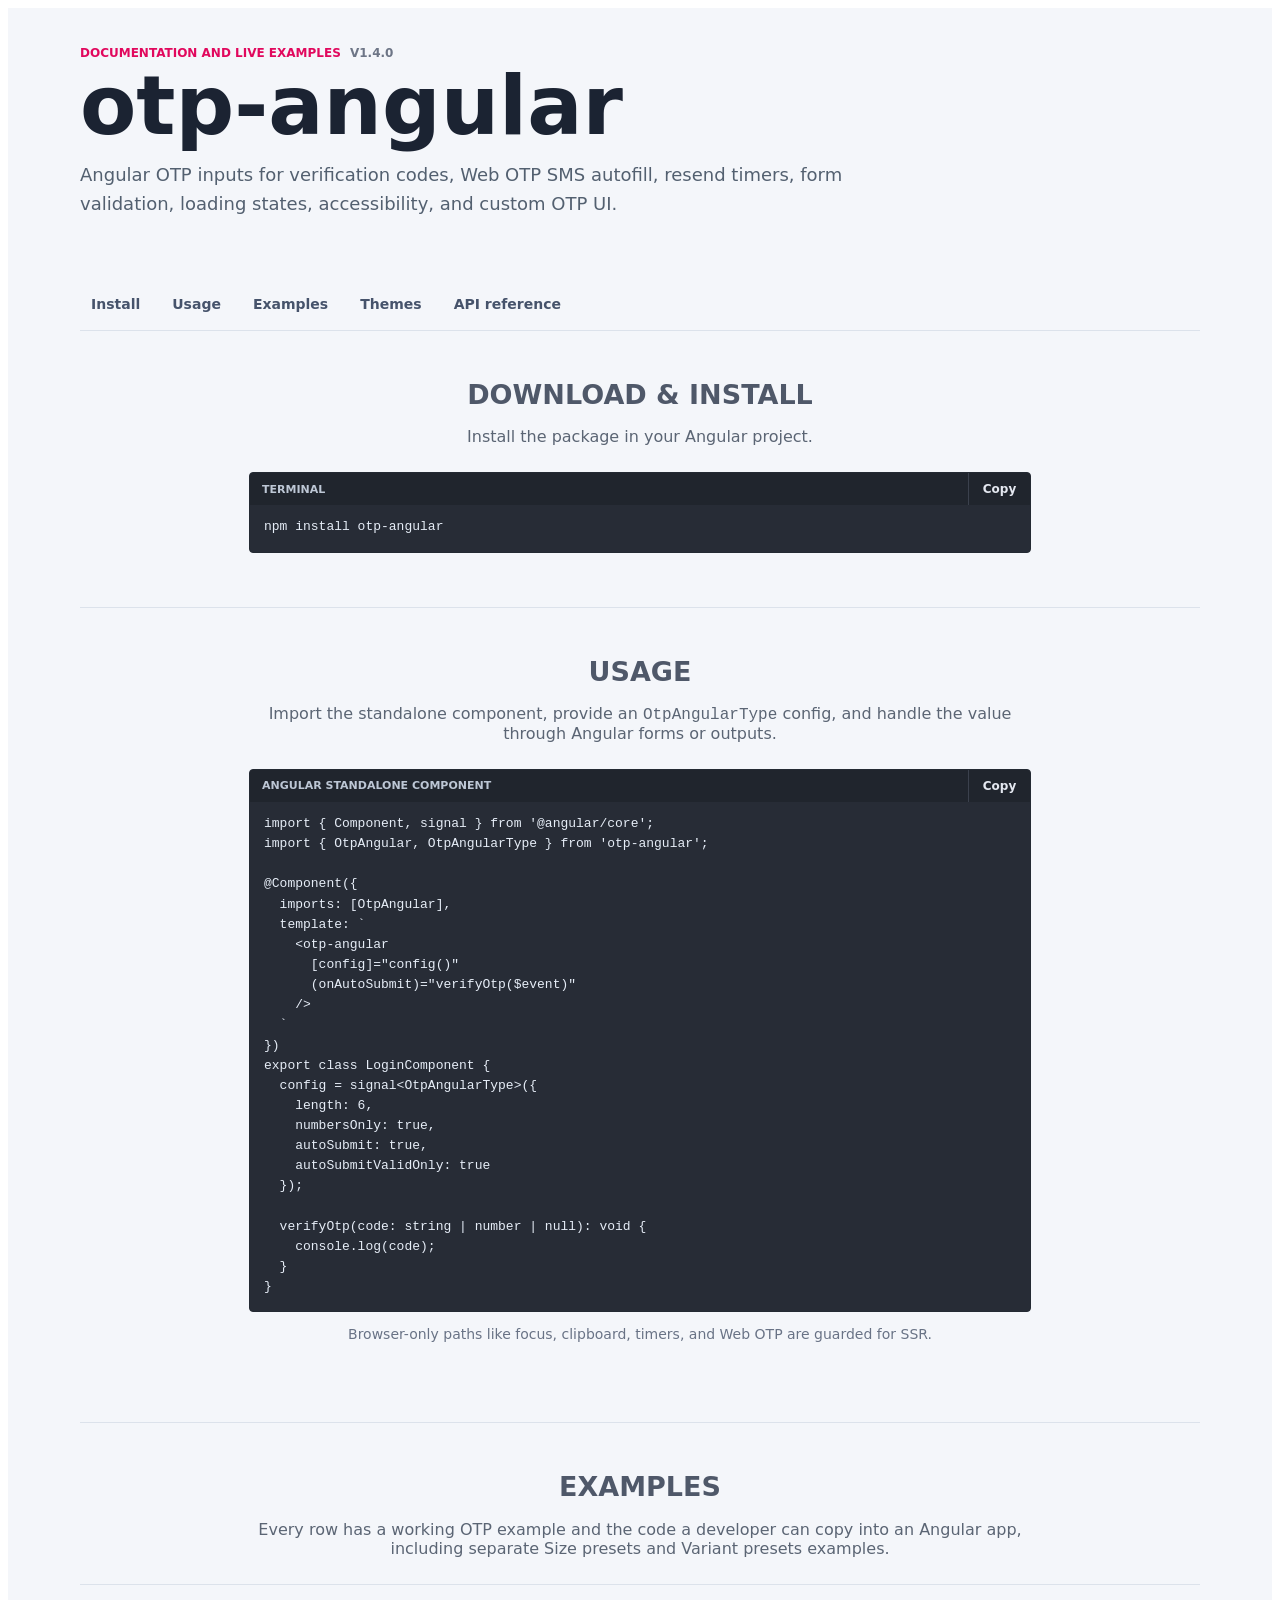
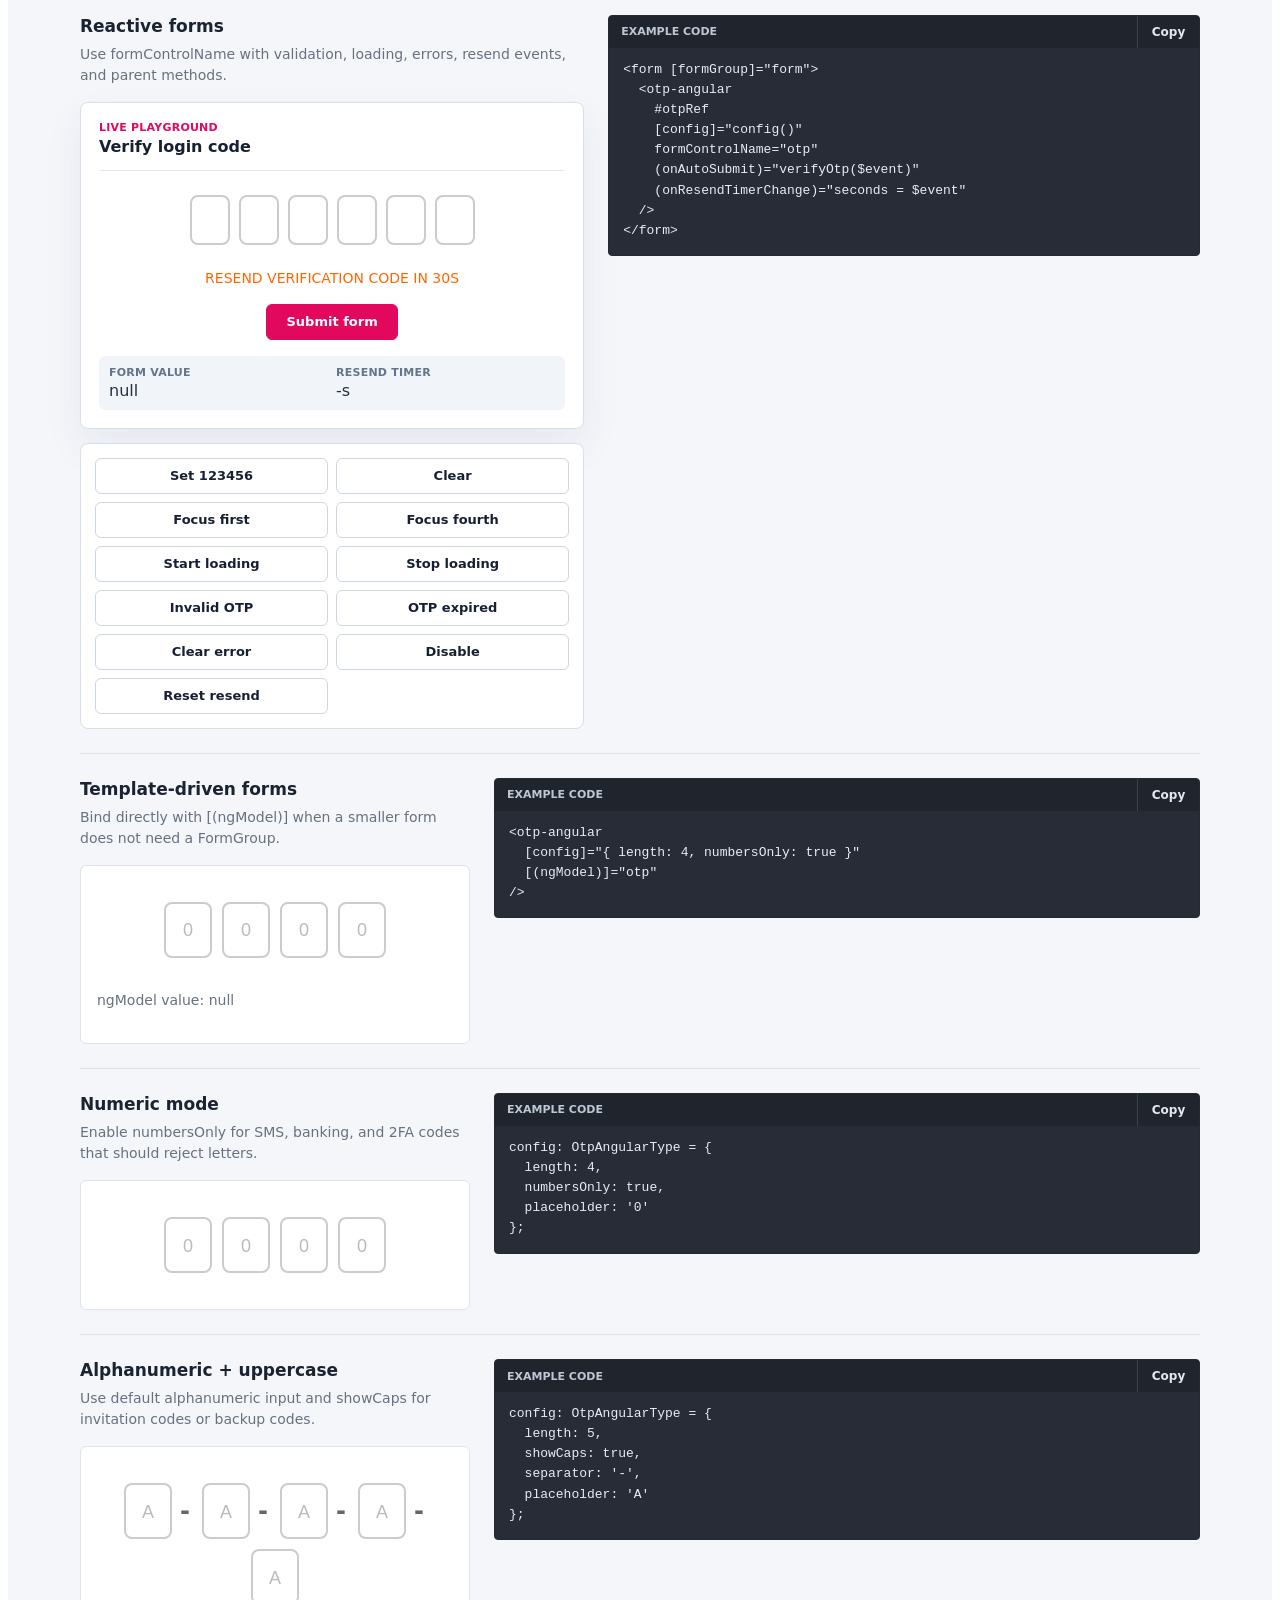
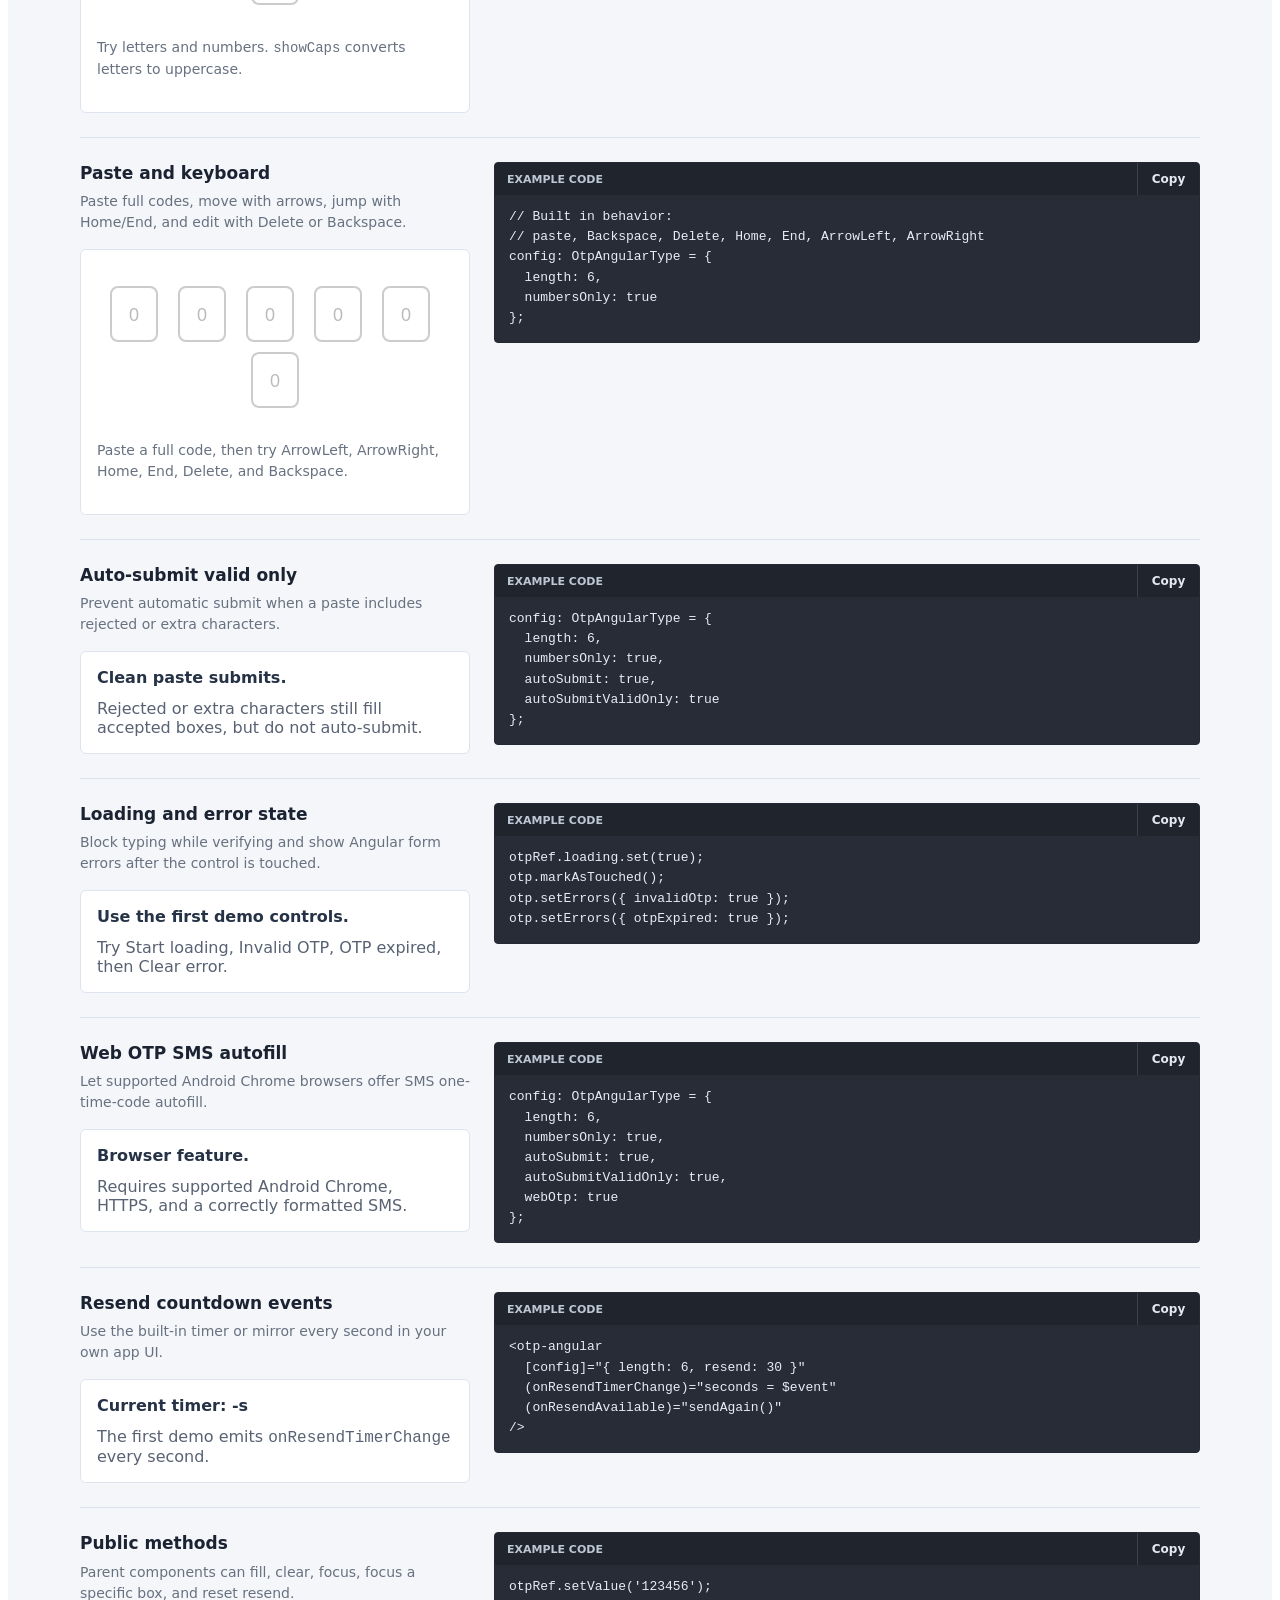
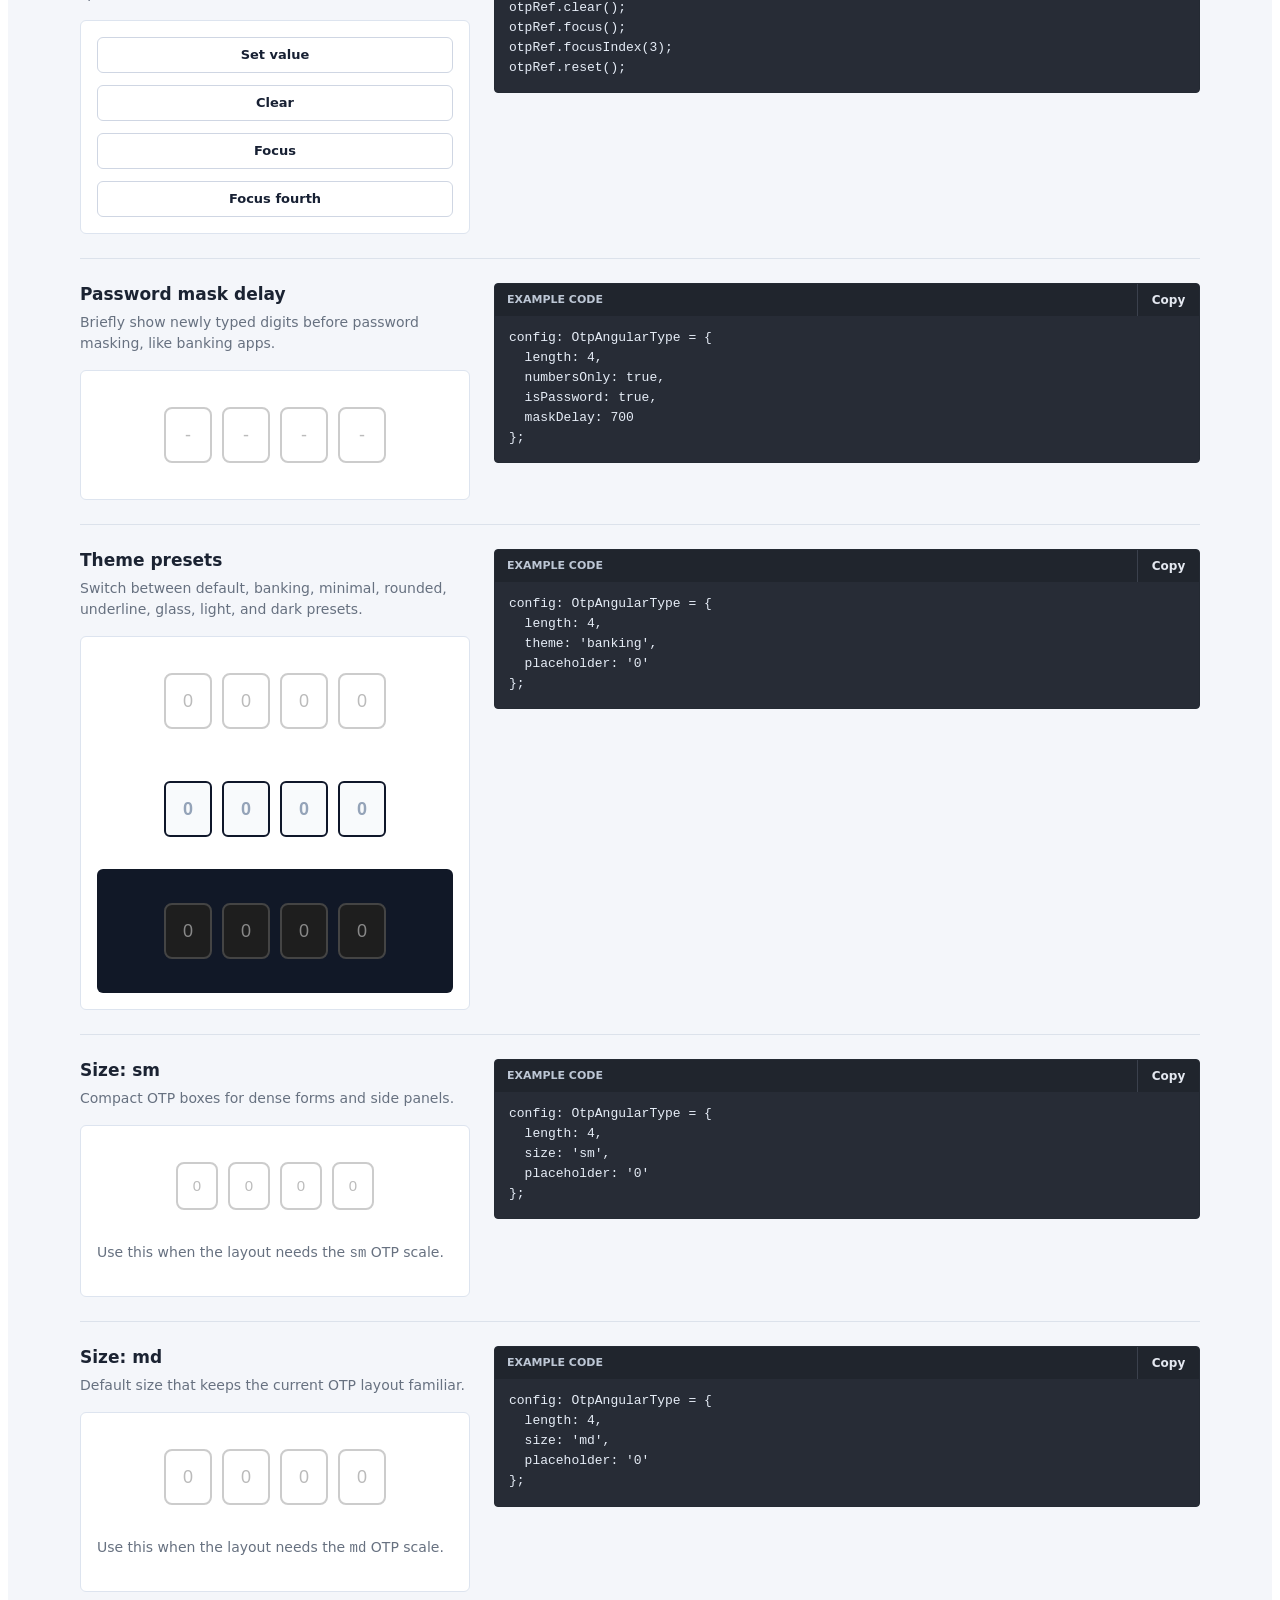
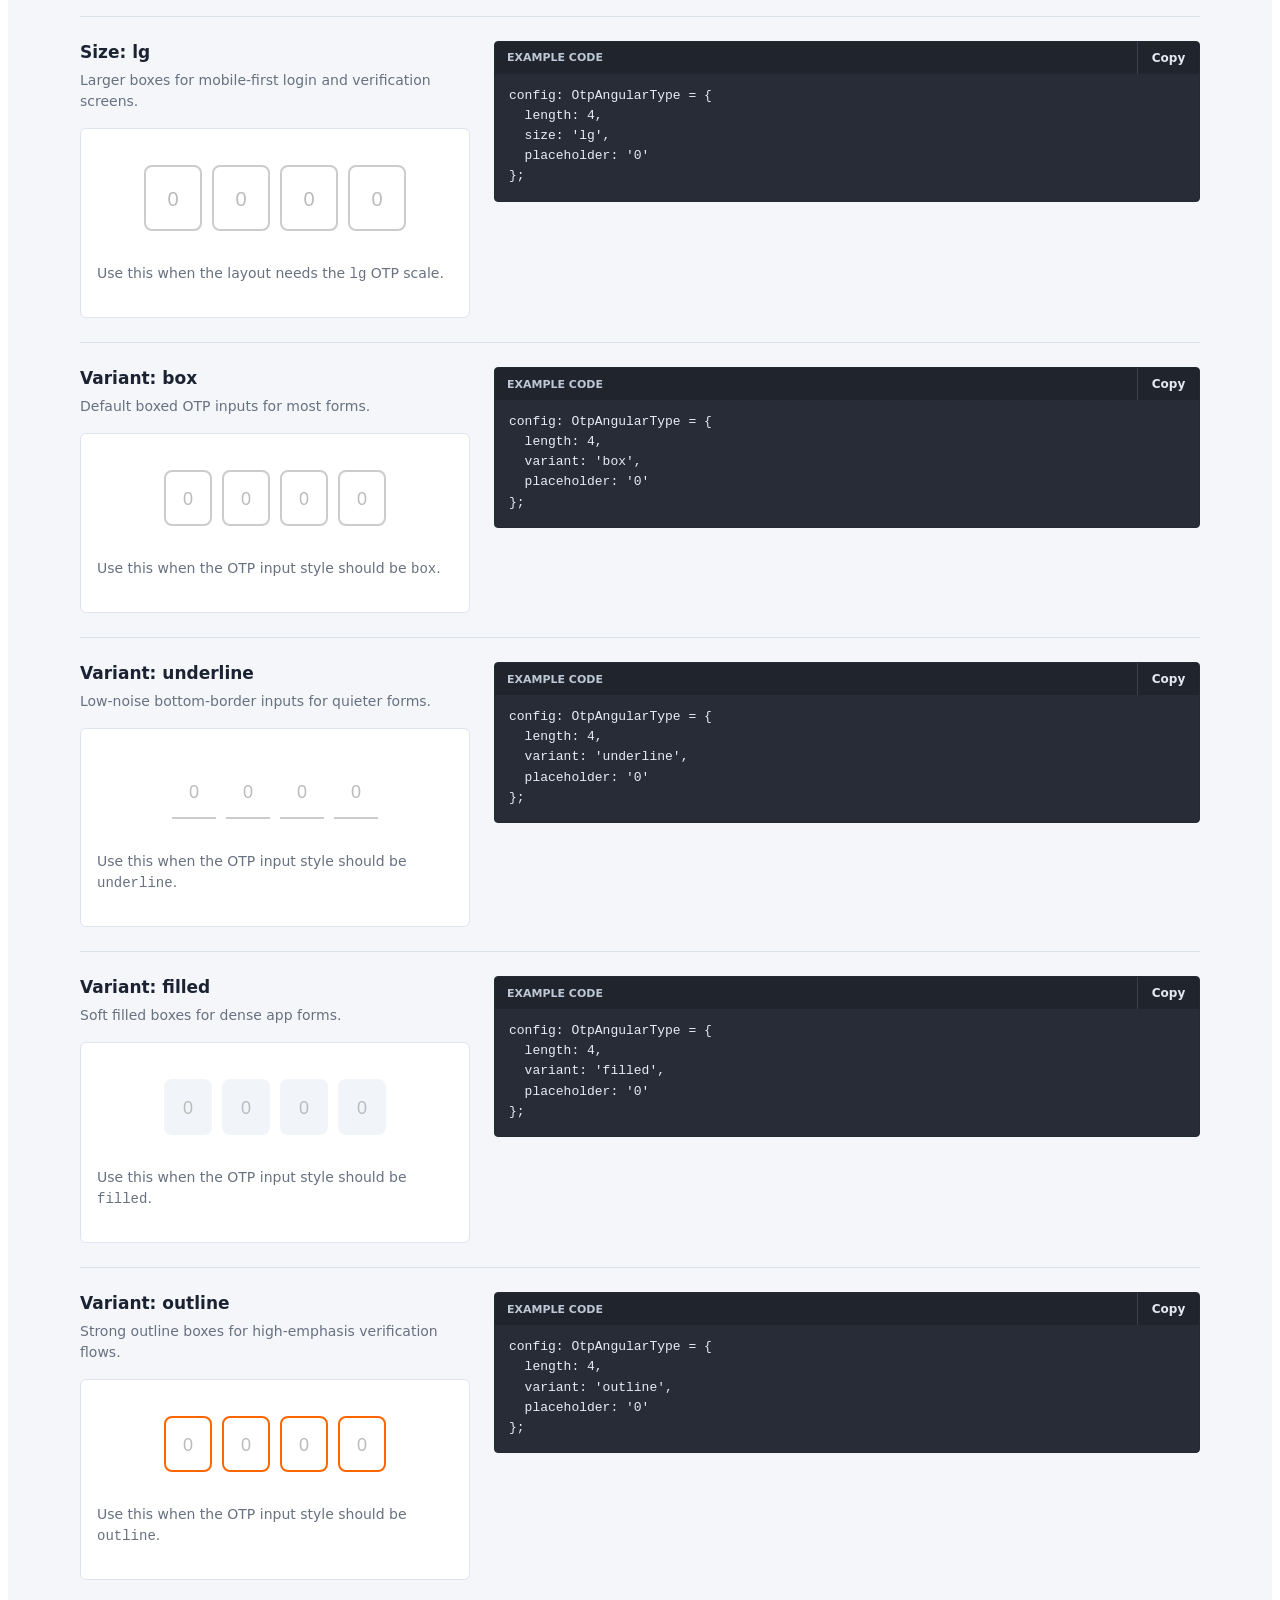
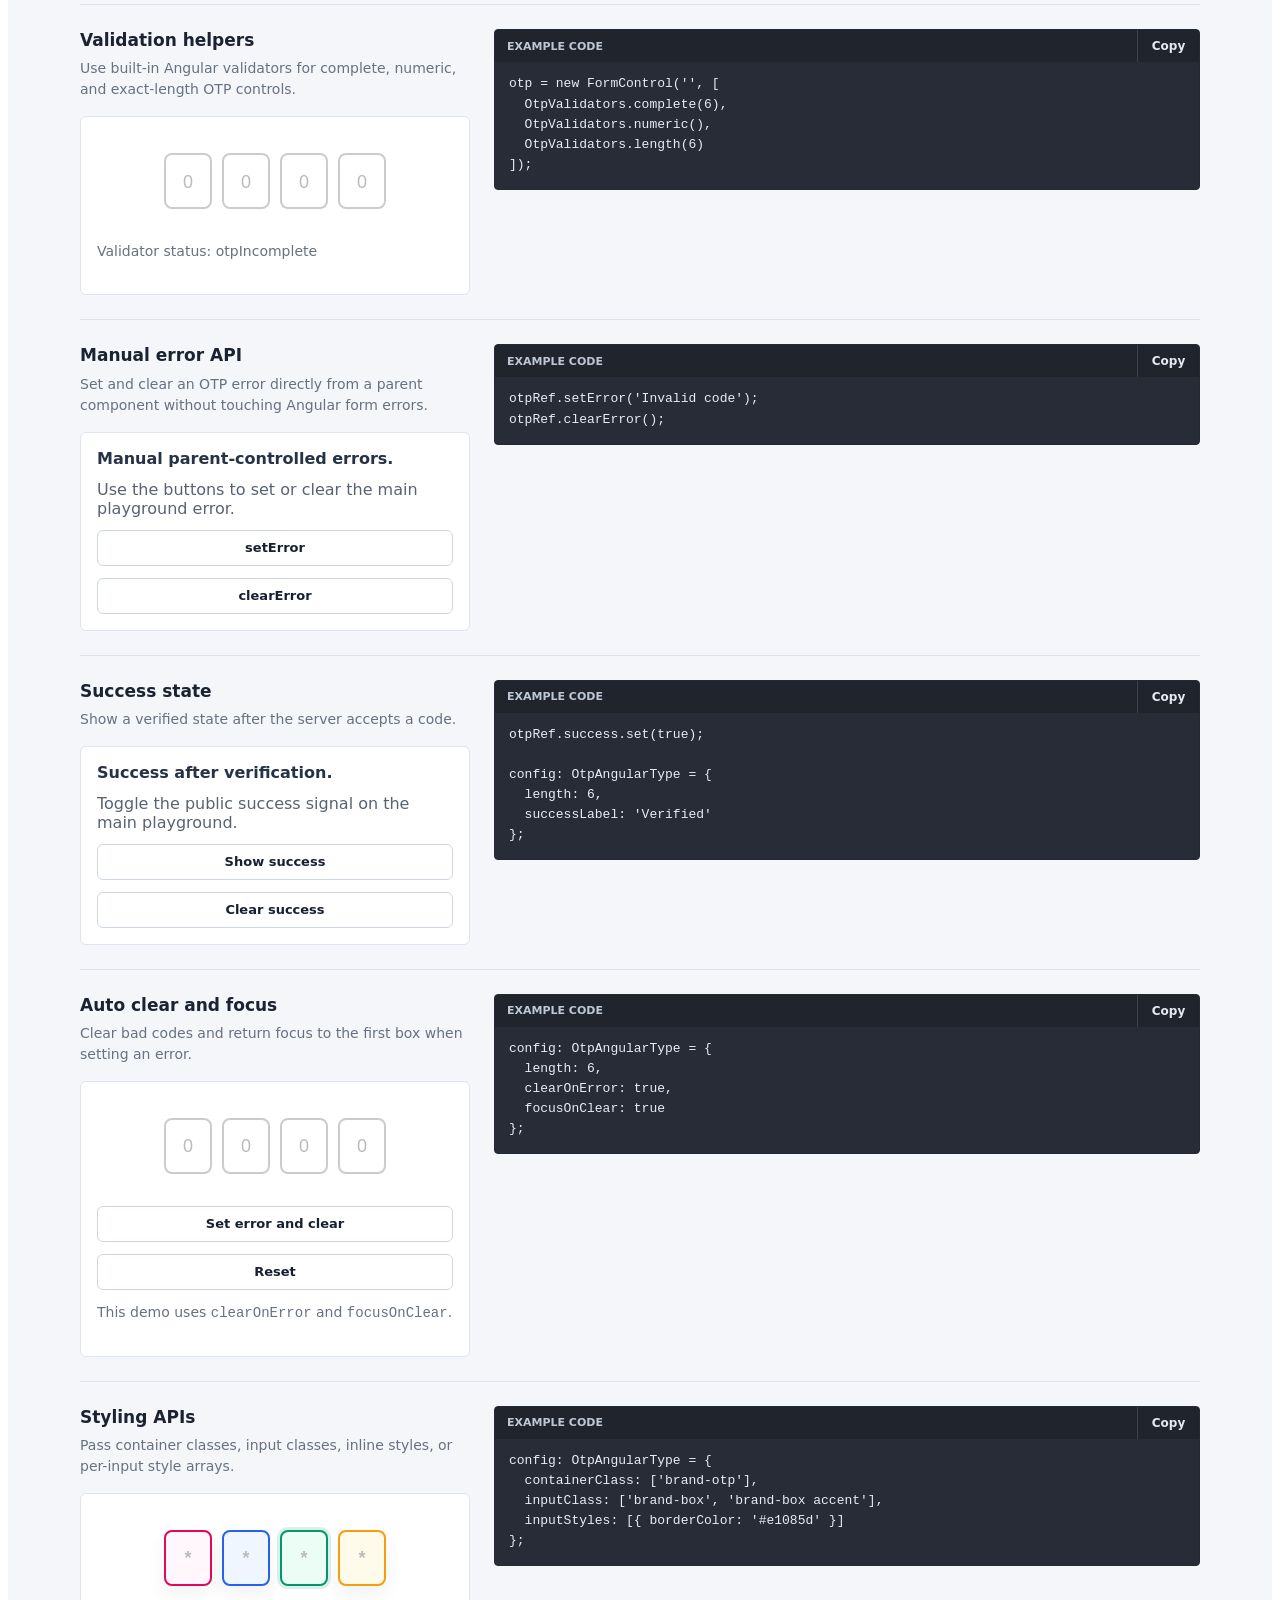
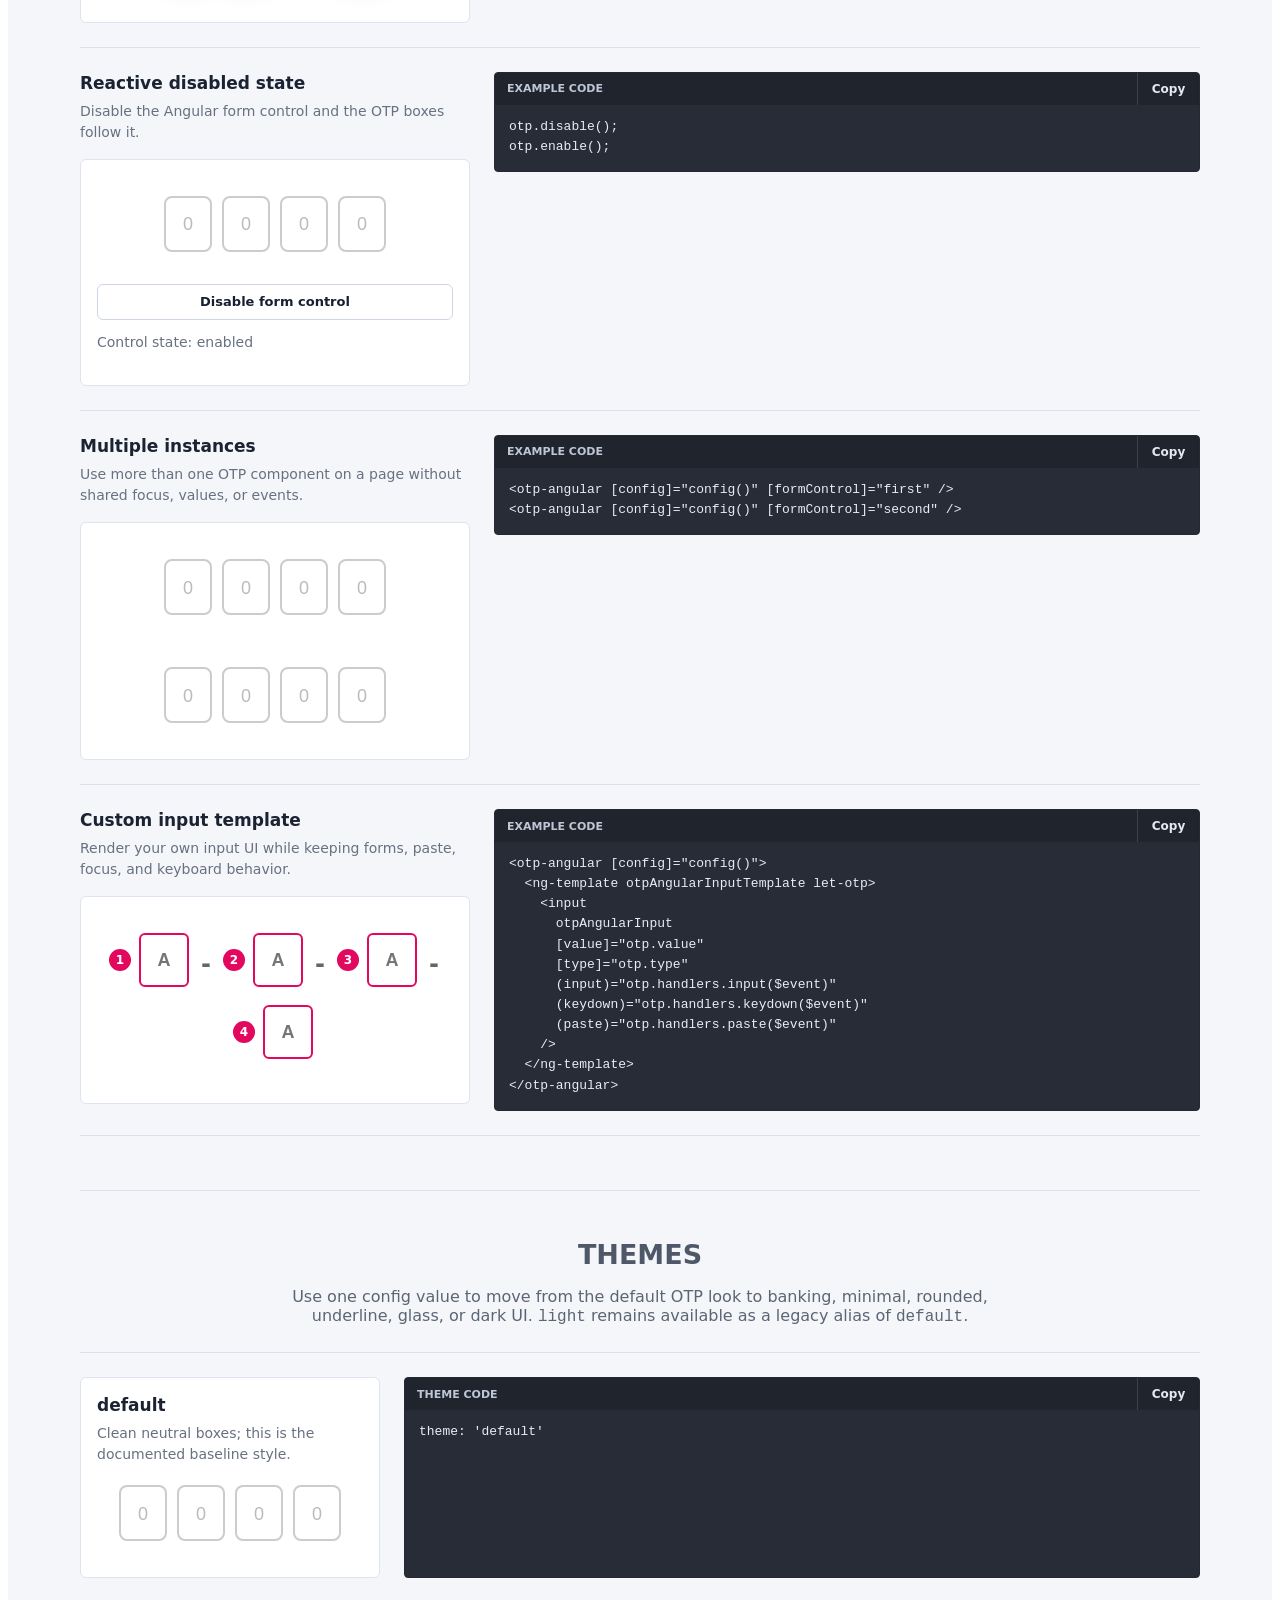
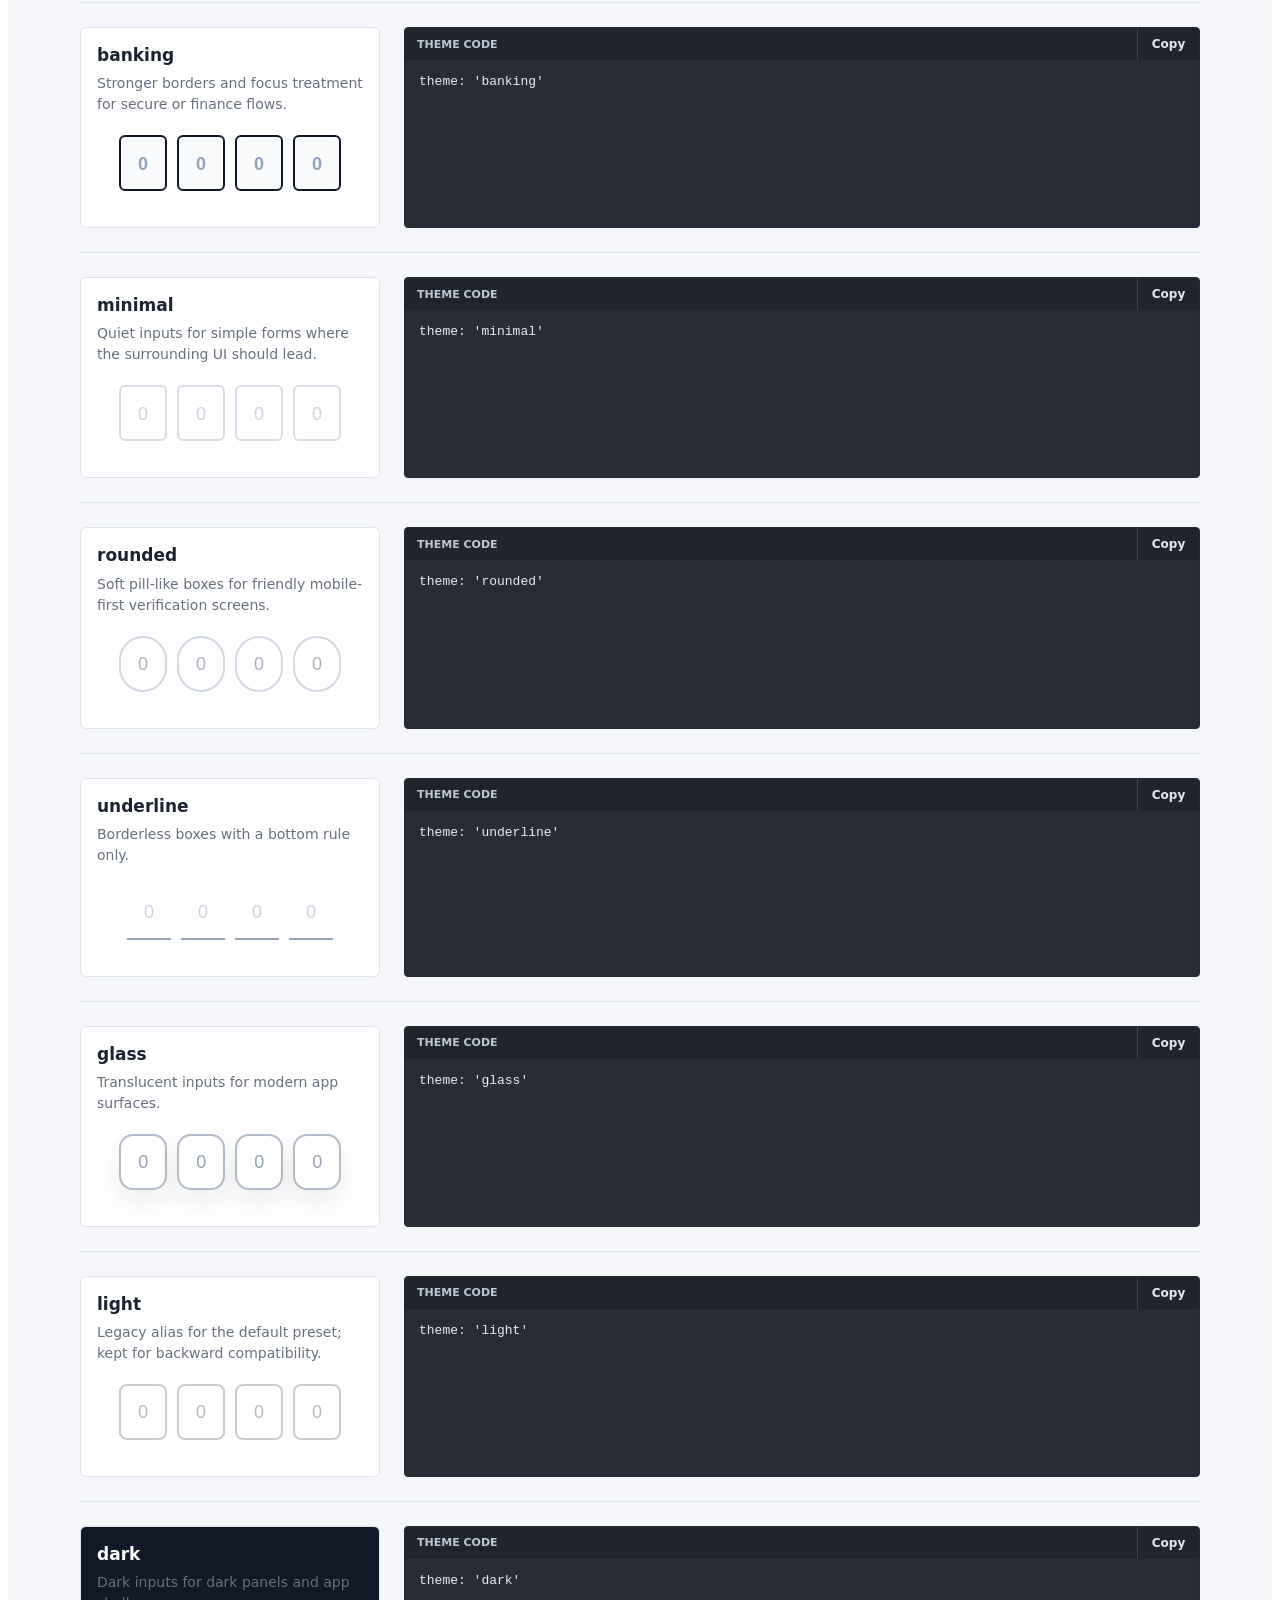
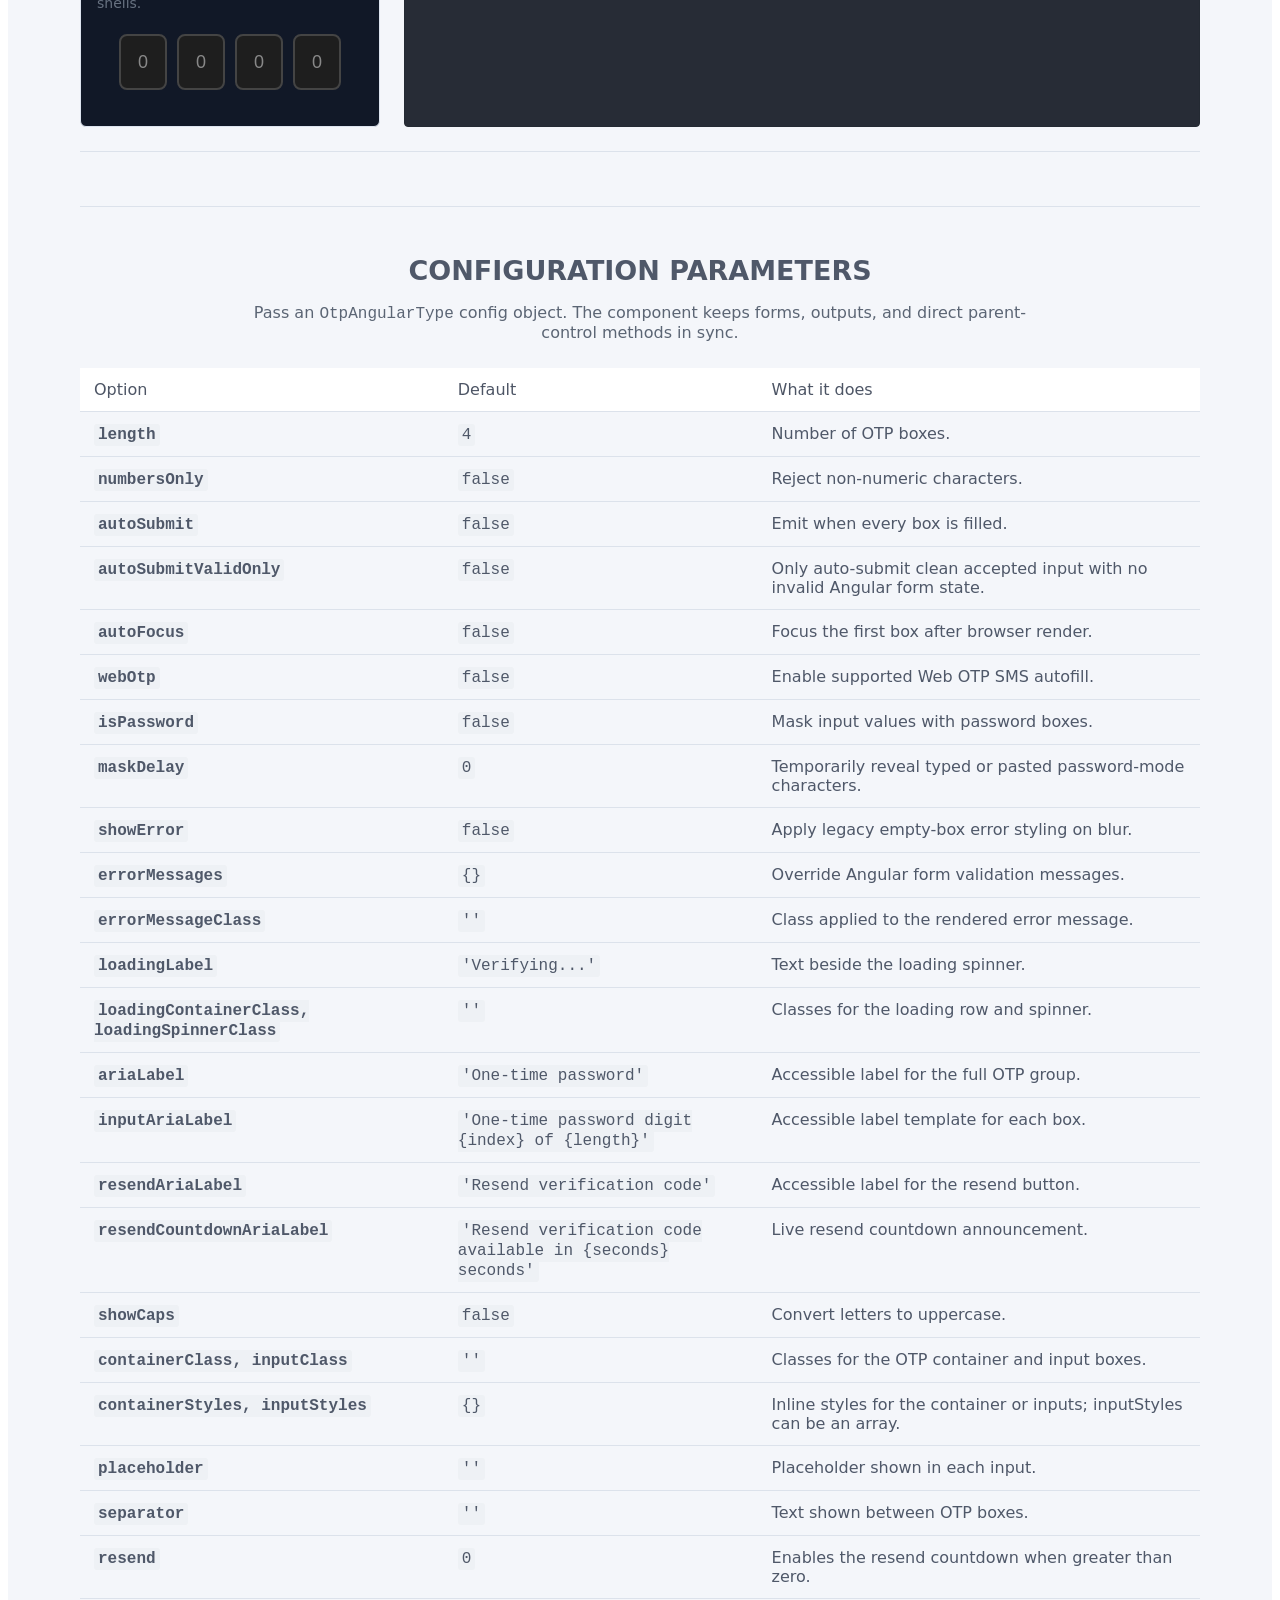
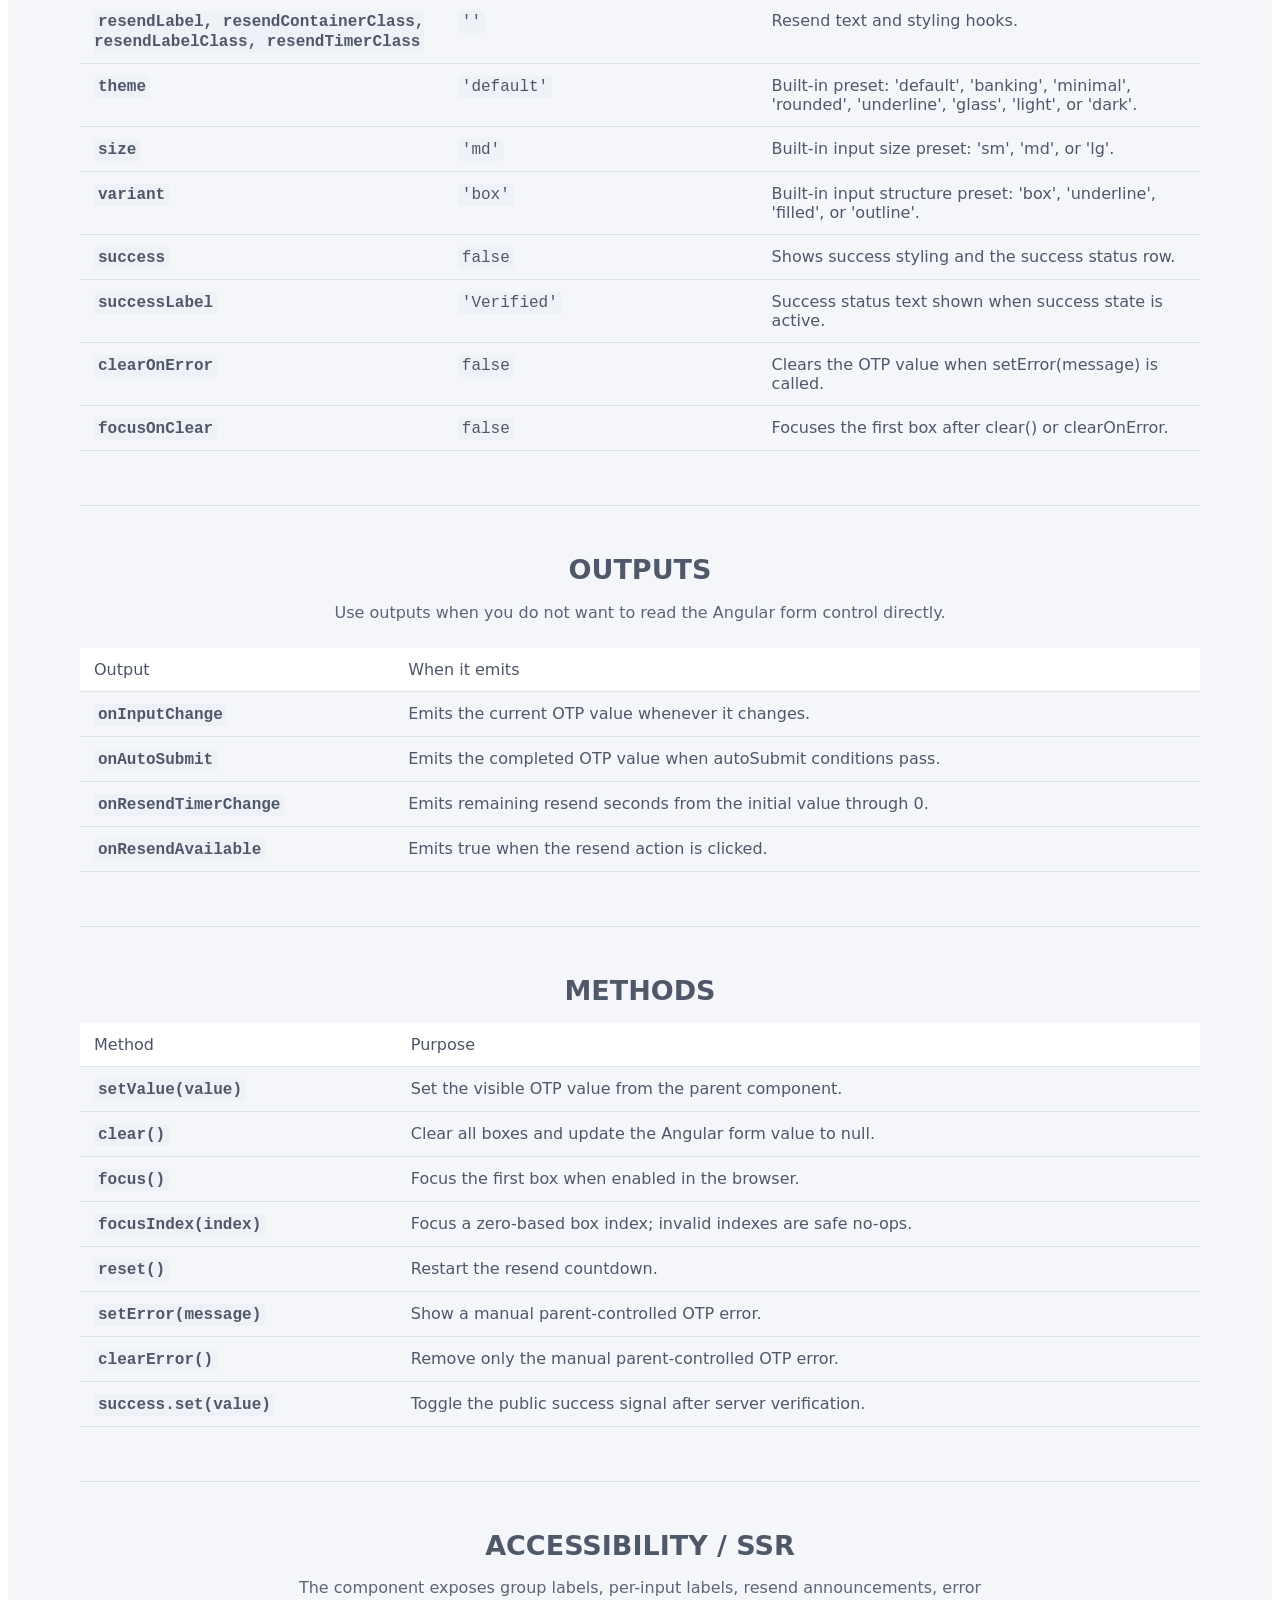
==== commit 53252b22: "Deploy otp-angular demo" ====
--- a/index.html
+++ b/index.html
@@ -3,35 +3,150 @@
   <title>otp-angular | Angular OTP Input</title>
   <base href="/otp-angular/">
   <meta name="viewport" content="width=device-width, initial-scale=1">
-  <link rel="icon" type="image/svg+xml" href="favicon.svg">
-<style>.otp-docs .feature-gallery{max-width:1180px;margin:0 auto 18px}.otp-docs .section-heading{margin:0 0 16px}.otp-docs .section-heading h2{margin:0;font-size:clamp(26px,4vw,42px);line-height:1.08}.otp-docs .section-heading p:last-child{max-width:820px;margin:10px 0 0;color:#596273;line-height:1.6}.otp-docs .gallery-grid{display:grid;grid-template-columns:repeat(3,minmax(0,1fr));gap:18px}.otp-docs .feature-card h3{margin:0 0 10px;font-size:20px}.otp-docs .live-feature{display:flex;flex-direction:column;gap:10px}.otp-docs .live-feature .__otpContainer,.otp-docs .demo-styled-container{justify-content:flex-start}.otp-docs .feature-note{font-size:14px}.otp-docs .demo-styled-container{gap:8px}.otp-docs .demo-styled-input{border-radius:12px;color:#172033;font-weight:800}.otp-docs .demo-styled-input.accent{box-shadow:0 0 0 3px #05966924}@media(max-width:860px){.otp-docs .gallery-grid{grid-template-columns:1fr}}
-</style><link rel="stylesheet" href="styles-DSHYYCAB.css" media="print" onload="this.media='all'"><noscript><link rel="stylesheet" href="styles-DSHYYCAB.css"></noscript><style ng-app-id="ng">.otp-docs[_ngcontent-ng-c1993738647]{min-height:100vh;padding:40px clamp(16px,4vw,56px);background:#f7f8fb;color:#151922;font-family:Inter,ui-sans-serif,system-ui,-apple-system,BlinkMacSystemFont,Segoe UI,sans-serif}.intro[_ngcontent-ng-c1993738647]{max-width:980px;margin:0 auto 28px}.intro[_ngcontent-ng-c1993738647]   h1[_ngcontent-ng-c1993738647]{margin:0;font-size:clamp(42px,8vw,82px);line-height:.92;letter-spacing:0}.eyebrow[_ngcontent-ng-c1993738647]{margin:0 0 8px;color:#e1085d;font-size:12px;font-weight:800;letter-spacing:0;text-transform:uppercase}.lead[_ngcontent-ng-c1993738647]{max-width:760px;margin:18px 0 0;color:#596273;font-size:18px;line-height:1.6}.link-row[_ngcontent-ng-c1993738647], .value-strip[_ngcontent-ng-c1993738647], .control-grid[_ngcontent-ng-c1993738647], .example-strip[_ngcontent-ng-c1993738647], .panel-heading[_ngcontent-ng-c1993738647]{display:flex;gap:12px;flex-wrap:wrap;align-items:center}.link-row[_ngcontent-ng-c1993738647]{margin-top:22px}.link-row[_ngcontent-ng-c1993738647]   .copy-chip[_ngcontent-ng-c1993738647]{display:inline-flex;align-items:stretch;max-width:100%;border:1px solid #dde2eb;border-radius:8px;background:#fff;overflow:hidden}.link-row[_ngcontent-ng-c1993738647]   a[_ngcontent-ng-c1993738647], .link-row[_ngcontent-ng-c1993738647]   code[_ngcontent-ng-c1993738647]{color:#172033;padding:10px 12px;text-decoration:none}.link-row[_ngcontent-ng-c1993738647]   a[_ngcontent-ng-c1993738647], .link-row[_ngcontent-ng-c1993738647]   code[_ngcontent-ng-c1993738647]{min-width:0;overflow-wrap:anywhere}.link-row[_ngcontent-ng-c1993738647]   code[_ngcontent-ng-c1993738647]{display:inline-flex;align-items:center}.copy-button[_ngcontent-ng-c1993738647]{display:inline-flex;align-items:center;gap:6px;min-height:100%;border:0;border-left:1px solid #dde2eb;background:#f8fafc;color:#334155;cursor:pointer;font:inherit;font-size:12px;font-weight:800;padding:0 10px}.copy-button[_ngcontent-ng-c1993738647]   svg[_ngcontent-ng-c1993738647]{width:16px;height:16px;fill:none;stroke:currentColor;stroke-linecap:round;stroke-linejoin:round;stroke-width:2}.copy-button[_ngcontent-ng-c1993738647]:hover, .copy-button[_ngcontent-ng-c1993738647]:focus-visible{background:#eef2f7;color:#e1085d;outline:none}.copy-button.copied[_ngcontent-ng-c1993738647]{background:#e1085d;color:#fff}.demo-grid[_ngcontent-ng-c1993738647], .feature-grid[_ngcontent-ng-c1993738647]{display:grid;grid-template-columns:minmax(0,1.35fr) minmax(280px,.65fr);gap:18px;max-width:1180px;margin:0 auto 18px}.feature-grid[_ngcontent-ng-c1993738647]{grid-template-columns:repeat(4,minmax(0,1fr))}.demo-panel[_ngcontent-ng-c1993738647], .feature-card[_ngcontent-ng-c1993738647], .mini-demo[_ngcontent-ng-c1993738647], .custom-template[_ngcontent-ng-c1993738647]{border:1px solid #dde2eb;border-radius:8px;background:#fff;padding:22px}.panel-heading[_ngcontent-ng-c1993738647]{justify-content:space-between}.panel-heading[_ngcontent-ng-c1993738647]   h2[_ngcontent-ng-c1993738647]{margin:0}.status-pill[_ngcontent-ng-c1993738647]{border-radius:999px;background:#101828;color:#fff;font-size:12px;font-weight:700;padding:6px 10px}.primary-demo[_ngcontent-ng-c1993738647]   form[_ngcontent-ng-c1993738647]{margin-top:18px}.command[_ngcontent-ng-c1993738647], .control-grid[_ngcontent-ng-c1993738647]   button[_ngcontent-ng-c1993738647]{min-height:38px;border:1px solid #cfd6e3;border-radius:8px;background:#fff;color:#172033;cursor:pointer;font:inherit;font-weight:700;padding:8px 12px}.command.primary[_ngcontent-ng-c1993738647]{margin-top:10px;border-color:#e1085d;background:#e1085d;color:#fff}.control-grid[_ngcontent-ng-c1993738647]{display:grid;grid-template-columns:repeat(4,minmax(0,1fr));margin-top:18px}.value-strip[_ngcontent-ng-c1993738647]{justify-content:space-between;margin-top:14px;border-radius:8px;background:#f1f4f8;color:#334155;padding:12px}.event-log[_ngcontent-ng-c1993738647]{display:grid;gap:8px;margin:16px 0;padding:0;list-style:none}.event-log[_ngcontent-ng-c1993738647]   li[_ngcontent-ng-c1993738647]{display:flex;justify-content:space-between;gap:8px;border-bottom:1px solid #edf0f5;padding-bottom:8px}pre[_ngcontent-ng-c1993738647]{overflow:auto;border-radius:8px;background:#111827;color:#e5e7eb;font-size:13px;line-height:1.5;margin:12px 0 0;padding:14px}.feature-card[_ngcontent-ng-c1993738647]   h2[_ngcontent-ng-c1993738647], .mini-demo[_ngcontent-ng-c1993738647]   h2[_ngcontent-ng-c1993738647], .custom-template[_ngcontent-ng-c1993738647]   h2[_ngcontent-ng-c1993738647]{margin:0 0 10px;font-size:20px}.feature-card[_ngcontent-ng-c1993738647]   p[_ngcontent-ng-c1993738647], .custom-template[_ngcontent-ng-c1993738647]   p[_ngcontent-ng-c1993738647]{color:#596273;line-height:1.55;margin:0}.example-strip[_ngcontent-ng-c1993738647]{align-items:stretch;max-width:1180px;margin:0 auto 18px}.mini-demo[_ngcontent-ng-c1993738647]{flex:1 1 280px}.dark-card[_ngcontent-ng-c1993738647]{background:#111827;color:#fff}.dark-card[_ngcontent-ng-c1993738647]   .eyebrow[_ngcontent-ng-c1993738647]{color:#fb7185}.custom-template[_ngcontent-ng-c1993738647]{display:grid;grid-template-columns:minmax(240px,.8fr) minmax(280px,1fr);gap:18px;align-items:center;max-width:1180px;margin:0 auto}.custom-box[_ngcontent-ng-c1993738647]{display:inline-flex;align-items:center;gap:8px;margin:0 4px}.custom-box[_ngcontent-ng-c1993738647]   span[_ngcontent-ng-c1993738647]{display:inline-grid;place-items:center;width:22px;height:22px;border-radius:999px;background:#e1085d;color:#fff;font-size:12px;font-weight:800}.custom-box[_ngcontent-ng-c1993738647]   input[_ngcontent-ng-c1993738647]{width:42px;height:48px;border:2px solid #e1085d;border-radius:8px;text-align:center;font-size:18px;font-weight:800;outline:none}@media(max-width:860px){.demo-grid[_ngcontent-ng-c1993738647], .feature-grid[_ngcontent-ng-c1993738647], .custom-template[_ngcontent-ng-c1993738647]{grid-template-columns:1fr}.control-grid[_ngcontent-ng-c1993738647]{grid-template-columns:repeat(2,minmax(0,1fr))}}@media(max-width:520px){.otp-docs[_ngcontent-ng-c1993738647]{padding:24px 12px}.control-grid[_ngcontent-ng-c1993738647]{grid-template-columns:1fr}}</style><style ng-app-id="ng">.__otpContainer[_ngcontent-ng-c2801042779]{display:flex;justify-content:center;gap:10px;margin:20px 0;flex-wrap:wrap}.__otpContainer[_ngcontent-ng-c2801042779]   .otp-input-wrapper[_ngcontent-ng-c2801042779]{display:flex;align-items:center;gap:6px}.__otpContainer[_ngcontent-ng-c2801042779]   .otp-input-wrapper[_ngcontent-ng-c2801042779]   input[_ngcontent-ng-c2801042779]{width:40px;height:50px;text-align:center;font-size:20px;border:2px solid;border-radius:8px;transition:border-color .2s ease,box-shadow .2s ease;outline:none}.__otpContainer[_ngcontent-ng-c2801042779]   .otp-input-wrapper[_ngcontent-ng-c2801042779]   input.error[_ngcontent-ng-c2801042779]{border-color:#e74c3c;background-color:#ffe6e6;color:#e74c3c;animation:_ngcontent-ng-c2801042779_shake .2s ease-in-out 0s 2}.__otpContainer[_ngcontent-ng-c2801042779]   .otp-input-wrapper[_ngcontent-ng-c2801042779]   input[_ngcontent-ng-c2801042779]::placeholder{font-size:18px}.__otpContainer[_ngcontent-ng-c2801042779]   .otp-input-wrapper[_ngcontent-ng-c2801042779]   .otp-separator[_ngcontent-ng-c2801042779]{font-size:24px;font-weight:700;margin:0 2px;display:inline-block;vertical-align:middle}.__otpContainer[_ngcontent-ng-c2801042779]   .otp-resend[_ngcontent-ng-c2801042779]{display:flex;justify-content:center;margin-top:16px;width:100%;font-size:14px;text-align:center}.__otpContainer[_ngcontent-ng-c2801042779]   .otp-resend[_ngcontent-ng-c2801042779]   .resendTxt[_ngcontent-ng-c2801042779]{text-transform:uppercase;cursor:pointer;font-weight:500;background:transparent;border:0;padding:0;font:inherit}.__otpContainer[_ngcontent-ng-c2801042779]   .otp-resend[_ngcontent-ng-c2801042779]   .resendTxt[_ngcontent-ng-c2801042779]:hover{text-decoration:underline}.__otpContainer[_ngcontent-ng-c2801042779]   .otp-resend[_ngcontent-ng-c2801042779]   .resendTxt[_ngcontent-ng-c2801042779]:active{opacity:.7}.__otpContainer[_ngcontent-ng-c2801042779]   .otp-resend[_ngcontent-ng-c2801042779]   .resendTxt[_ngcontent-ng-c2801042779]:not([aria-label]){cursor:default;font-weight:400;text-decoration:none}.__otpContainer[_ngcontent-ng-c2801042779]   .otp-resend[_ngcontent-ng-c2801042779]   .resendTxt[_ngcontent-ng-c2801042779]:not([aria-label]):hover, .__otpContainer[_ngcontent-ng-c2801042779]   .otp-resend[_ngcontent-ng-c2801042779]   .resendTxt[_ngcontent-ng-c2801042779]:not([aria-label]):active{opacity:1}.__otpContainer[_ngcontent-ng-c2801042779]   .otp-resend[_ngcontent-ng-c2801042779]   .resendTxt[_ngcontent-ng-c2801042779]:disabled{cursor:default;opacity:.6;text-decoration:none}.__otpContainer[_ngcontent-ng-c2801042779]   .otp-sr-only[_ngcontent-ng-c2801042779]{position:absolute;width:1px;height:1px;padding:0;margin:-1px;overflow:hidden;clip:rect(0,0,0,0);white-space:nowrap;border:0}.__otpContainer[_ngcontent-ng-c2801042779]   .otp-error-message[_ngcontent-ng-c2801042779]{width:100%;color:#e74c3c;font-size:13px;line-height:1.4;text-align:center}.__otpContainer[_ngcontent-ng-c2801042779]   .otp-loading-status[_ngcontent-ng-c2801042779]{display:flex;align-items:center;justify-content:center;gap:8px;width:100%;font-size:13px;line-height:1.4;text-align:center}.__otpContainer[_ngcontent-ng-c2801042779]   .otp-loading-spinner[_ngcontent-ng-c2801042779]{width:14px;height:14px;border:2px solid currentColor;border-top-color:transparent;border-radius:50%;animation:_ngcontent-ng-c2801042779_otp-spin .8s linear infinite}@media screen and (max-width:400px){.__otpContainer[_ngcontent-ng-c2801042779]   .otp-input-wrapper[_ngcontent-ng-c2801042779]   input[_ngcontent-ng-c2801042779]{width:36px;height:45px;font-size:18px}}.__otpContainer.light[_ngcontent-ng-c2801042779]   .otp-input-wrapper[_ngcontent-ng-c2801042779]   input[_ngcontent-ng-c2801042779]{background-color:#fff;border-color:#ccc;color:#000}.__otpContainer.light[_ngcontent-ng-c2801042779]   .otp-input-wrapper[_ngcontent-ng-c2801042779]   input[_ngcontent-ng-c2801042779]::placeholder{color:#bbb}.__otpContainer.light[_ngcontent-ng-c2801042779]   .otp-input-wrapper[_ngcontent-ng-c2801042779]   input[_ngcontent-ng-c2801042779]:focus{border-color:#f60;box-shadow:0 0 5px #ff660080}.__otpContainer.light[_ngcontent-ng-c2801042779]   .otp-input-wrapper[_ngcontent-ng-c2801042779]   input.error[_ngcontent-ng-c2801042779]{border-color:#e74c3c;background-color:#ffe6e6}.__otpContainer.light[_ngcontent-ng-c2801042779]   .otp-separator[_ngcontent-ng-c2801042779]{color:#666}.__otpContainer.light[_ngcontent-ng-c2801042779]   .otp-resend[_ngcontent-ng-c2801042779]   .resendTxt[_ngcontent-ng-c2801042779], .__otpContainer.light[_ngcontent-ng-c2801042779]   .otp-loading-status[_ngcontent-ng-c2801042779]{color:#f60}.__otpContainer.dark[_ngcontent-ng-c2801042779]{background-color:transparent}.__otpContainer.dark[_ngcontent-ng-c2801042779]   .otp-input-wrapper[_ngcontent-ng-c2801042779]   input[_ngcontent-ng-c2801042779]{background-color:#1e1e1e;border-color:#444;color:#fff}.__otpContainer.dark[_ngcontent-ng-c2801042779]   .otp-input-wrapper[_ngcontent-ng-c2801042779]   input[_ngcontent-ng-c2801042779]::placeholder{color:#888}.__otpContainer.dark[_ngcontent-ng-c2801042779]   .otp-input-wrapper[_ngcontent-ng-c2801042779]   input[_ngcontent-ng-c2801042779]:focus{border-color:#f90;box-shadow:0 0 5px #f909}.__otpContainer.dark[_ngcontent-ng-c2801042779]   .otp-input-wrapper[_ngcontent-ng-c2801042779]   input.error[_ngcontent-ng-c2801042779]{border-color:#e74c3c;background-color:#6a2d2d}.__otpContainer.dark[_ngcontent-ng-c2801042779]   .otp-input-wrapper[_ngcontent-ng-c2801042779]   input[_ngcontent-ng-c2801042779]   .otp-separator[_ngcontent-ng-c2801042779]{color:#aaa}.__otpContainer.dark[_ngcontent-ng-c2801042779]   .otp-input-wrapper[_ngcontent-ng-c2801042779]   input[_ngcontent-ng-c2801042779]   .otp-resend[_ngcontent-ng-c2801042779]   .resendTxt[_ngcontent-ng-c2801042779], .__otpContainer.dark[_ngcontent-ng-c2801042779]   .otp-loading-status[_ngcontent-ng-c2801042779]{color:#f90}@keyframes _ngcontent-ng-c2801042779_otp-spin{to{transform:rotate(360deg)}}@keyframes _ngcontent-ng-c2801042779_shake{0%{transform:translate(0)}25%{transform:translate(-5px)}50%{transform:translate(5px)}75%{transform:translate(-5px)}to{transform:translate(0)}}</style></head>
+  <link rel="icon" type="image/svg+xml" href="/otp-angular/favicon.svg">
+<style>.otp-docs .demo-styled-container{justify-content:flex-start}.otp-docs .feature-note{font-size:14px}.otp-docs .demo-styled-container{gap:8px}.otp-docs .demo-styled-input{border-radius:12px;color:#172033;font-weight:800}.otp-docs .demo-styled-input.accent{box-shadow:0 0 0 3px #05966924}.otp-docs .preset-row-demo .__otpContainer{justify-content:center}
+</style><link rel="stylesheet" href="styles-QHM5J3GR.css" media="print" onload="this.media='all'"><noscript><link rel="stylesheet" href="styles-QHM5J3GR.css"></noscript><style ng-app-id="ng">.otp-docs[_ngcontent-ng-c1545066568]{background:#f4f6fa;color:#1b2332;font-family:Inter,ui-sans-serif,system-ui,-apple-system,BlinkMacSystemFont,Segoe UI,sans-serif;min-height:100vh;padding:38px clamp(16px,4vw,56px) 64px}.intro[_ngcontent-ng-c1545066568], .docs-section[_ngcontent-ng-c1545066568]{max-width:1120px;margin-inline:auto}.intro[_ngcontent-ng-c1545066568]   h1[_ngcontent-ng-c1545066568]{font-size:clamp(46px,8vw,82px);letter-spacing:0;line-height:.92;margin:0}.eyebrow[_ngcontent-ng-c1545066568]{color:#e1085d;font-size:12px;font-weight:800;letter-spacing:0;margin:0 0 8px;text-transform:uppercase}.eyebrow[_ngcontent-ng-c1545066568]   span[_ngcontent-ng-c1545066568]{color:#6d7586;margin-left:5px}.lead[_ngcontent-ng-c1545066568]{color:#536070;font-size:18px;line-height:1.6;margin:18px 0 0;max-width:820px}.package-stats[_ngcontent-ng-c1545066568]{align-items:center;color:#657083;display:flex;flex-wrap:wrap;font-size:13px;gap:8px 22px;margin-top:20px;min-height:24px}.package-stats[_ngcontent-ng-c1545066568]   strong[_ngcontent-ng-c1545066568]{color:#4058ab;font-weight:700}.package-stats[_ngcontent-ng-c1545066568]   a[_ngcontent-ng-c1545066568]{align-items:center;color:#36435a;display:inline-flex;gap:5px;text-decoration:none}.package-stats[_ngcontent-ng-c1545066568]   a[_ngcontent-ng-c1545066568]:hover, .package-stats[_ngcontent-ng-c1545066568]   a[_ngcontent-ng-c1545066568]:focus-visible{color:#4058ab;text-decoration:underline}.page-nav[_ngcontent-ng-c1545066568]{border-bottom:1px solid #dce2eb;display:flex;flex-wrap:wrap;gap:10px;margin-top:28px;padding-bottom:13px}.page-nav[_ngcontent-ng-c1545066568]   button[_ngcontent-ng-c1545066568]{background:none;border:0;color:#46536b;cursor:pointer;font:inherit;font-size:14px;font-weight:650;padding:5px 11px}.page-nav[_ngcontent-ng-c1545066568]   button[_ngcontent-ng-c1545066568]:hover, .page-nav[_ngcontent-ng-c1545066568]   button[_ngcontent-ng-c1545066568]:focus-visible{color:#4354c4;text-decoration:underline}.scroll-to-top[_ngcontent-ng-c1545066568]{align-items:center;background:#fff;border:1px solid #cbd3e2;border-radius:50%;bottom:calc(20px + env(safe-area-inset-bottom));box-shadow:0 5px 18px #25345424;color:#384964;cursor:pointer;display:flex;font:22px/1 system-ui,sans-serif;height:44px;justify-content:center;position:fixed;right:calc(20px + env(safe-area-inset-right));width:44px;z-index:20}.scroll-to-top[_ngcontent-ng-c1545066568]:hover, .scroll-to-top[_ngcontent-ng-c1545066568]:focus-visible{border-color:#5665d8;color:#4354c4;outline:2px solid #adb8f2;outline-offset:2px}.docs-section[_ngcontent-ng-c1545066568]{border-top:1px solid #dce2eb;padding:48px 0 54px;scroll-margin-top:18px}.docs-section#install[_ngcontent-ng-c1545066568]{border-top:0}.docs-section[_ngcontent-ng-c1545066568]   h2[_ngcontent-ng-c1545066568]{color:#4f5869;font-size:27px;font-weight:550;line-height:1.2;margin:0 0 16px;text-align:center;text-transform:uppercase}.docs-section[_ngcontent-ng-c1545066568] > p[_ngcontent-ng-c1545066568]{color:#5b6574;margin:0 auto 26px;max-width:780px;text-align:center}.docs-section[_ngcontent-ng-c1545066568] > .note[_ngcontent-ng-c1545066568]{color:#697386;font-size:14px;margin-top:14px}.docs-section[_ngcontent-ng-c1545066568] > .code-block[_ngcontent-ng-c1545066568]{margin-inline:auto;max-width:780px}.code-block[_ngcontent-ng-c1545066568]{background:#272c36;border:1px solid #242a33;border-radius:4px;min-width:0;overflow:hidden}.code-toolbar[_ngcontent-ng-c1545066568]{align-items:center;background:#20252d;color:#bdc7d5;display:flex;font-size:11px;font-weight:650;justify-content:space-between;min-height:32px;padding-left:12px;text-transform:uppercase}.code-toolbar[_ngcontent-ng-c1545066568]   button[_ngcontent-ng-c1545066568]{align-self:stretch;background:transparent;border:0;border-left:1px solid #3b414d;color:#e4e8f0;cursor:pointer;font:inherit;font-size:12px;font-weight:700;min-width:62px;padding:7px 12px}.code-toolbar[_ngcontent-ng-c1545066568]   button[_ngcontent-ng-c1545066568]:hover, .code-toolbar[_ngcontent-ng-c1545066568]   button[_ngcontent-ng-c1545066568]:focus-visible{background:#45506b;color:#fff}pre[_ngcontent-ng-c1545066568]{margin:0;overflow:auto;padding:12px 14px 14px}pre[_ngcontent-ng-c1545066568]   code[_ngcontent-ng-c1545066568], code[_ngcontent-ng-c1545066568]{font-family:ui-monospace,SFMono-Regular,Menlo,Consolas,monospace}pre[_ngcontent-ng-c1545066568]   code[_ngcontent-ng-c1545066568]{color:#e6edf7;font-size:13px;line-height:1.55;white-space:pre}.example-list[_ngcontent-ng-c1545066568]{border-top:1px solid #dce2eb}.example-row[_ngcontent-ng-c1545066568]{border-bottom:1px solid #dce2eb;display:grid;gap:24px;grid-template-columns:minmax(0,390px) minmax(0,1fr);padding:24px 0}.example-row.primary-example-row[_ngcontent-ng-c1545066568]{align-items:start;grid-template-columns:minmax(430px,.92fr) minmax(0,1.08fr);padding-top:30px}.example-detail[_ngcontent-ng-c1545066568]   h3[_ngcontent-ng-c1545066568], .theme-copy[_ngcontent-ng-c1545066568]   h3[_ngcontent-ng-c1545066568]{font-size:17px;font-weight:650;line-height:1.3;margin:0 0 7px}.example-detail[_ngcontent-ng-c1545066568]   p[_ngcontent-ng-c1545066568], .theme-copy[_ngcontent-ng-c1545066568]   p[_ngcontent-ng-c1545066568]{color:#677180;font-size:14px;line-height:1.5;margin:0 0 16px}.example-row[_ngcontent-ng-c1545066568]   .code-block[_ngcontent-ng-c1545066568]{align-self:start}.live-demo[_ngcontent-ng-c1545066568]{background:#fff;border:1px solid #dde4ef;border-radius:6px;display:grid;gap:12px;padding:16px}.primary-demo[_ngcontent-ng-c1545066568]{background:transparent;border:0;gap:14px;padding:0}.primary-card[_ngcontent-ng-c1545066568]{background:#fff;border:1px solid #d7dfec;border-radius:8px;box-shadow:0 18px 40px #25345412;display:grid;gap:16px;padding:18px}.primary-card-header[_ngcontent-ng-c1545066568]{border-bottom:1px solid #e3e8f1;padding-bottom:14px}.primary-card-header[_ngcontent-ng-c1545066568]   strong[_ngcontent-ng-c1545066568]{color:#172033;display:block;font-size:16px}.panel-kicker[_ngcontent-ng-c1545066568]{color:#e1085d;display:block;font-size:11px;font-weight:800;letter-spacing:.02em;margin-bottom:3px;text-transform:uppercase}.primary-demo[_ngcontent-ng-c1545066568]   form[_ngcontent-ng-c1545066568]{align-items:center;display:grid;gap:14px;justify-items:center}.primary-demo[_ngcontent-ng-c1545066568]   .command.primary[_ngcontent-ng-c1545066568]{justify-self:center;min-width:132px}.command[_ngcontent-ng-c1545066568], .control-grid[_ngcontent-ng-c1545066568]   button[_ngcontent-ng-c1545066568]{background:#fff;border:1px solid #cfd6e3;border-radius:6px;color:#172033;cursor:pointer;font:inherit;font-size:13px;font-weight:700;min-height:36px;padding:8px 11px}.command[_ngcontent-ng-c1545066568]:hover, .control-grid[_ngcontent-ng-c1545066568]   button[_ngcontent-ng-c1545066568]:hover, .command[_ngcontent-ng-c1545066568]:focus-visible, .control-grid[_ngcontent-ng-c1545066568]   button[_ngcontent-ng-c1545066568]:focus-visible{border-color:#5665d8;color:#4354c4;outline:none}.command.primary[_ngcontent-ng-c1545066568]{background:#e1085d;border-color:#e1085d;color:#fff;justify-self:start}.value-strip[_ngcontent-ng-c1545066568]{background:#f1f4f8;border-radius:6px;color:#243041;display:grid;gap:8px;grid-template-columns:repeat(2,minmax(0,1fr));padding:10px}.value-strip[_ngcontent-ng-c1545066568]   small[_ngcontent-ng-c1545066568]{color:#64748b;display:block;font-size:11px;font-weight:750;letter-spacing:.02em;margin-bottom:2px;text-transform:uppercase}.control-panel[_ngcontent-ng-c1545066568]{background:#fff;border:1px solid #d7dfec;border-radius:8px;padding:14px}.control-grid[_ngcontent-ng-c1545066568]{display:grid;gap:8px;grid-template-columns:repeat(2,minmax(0,1fr))}.feature-note[_ngcontent-ng-c1545066568]{color:#657083;font-size:13px;margin:0}.facts-demo[_ngcontent-ng-c1545066568]{align-content:start;color:#596273}.facts-demo[_ngcontent-ng-c1545066568]   strong[_ngcontent-ng-c1545066568]{color:#263246}.theme-pair[_ngcontent-ng-c1545066568], .multiple-demo[_ngcontent-ng-c1545066568]{grid-template-columns:1fr}.dark-preview[_ngcontent-ng-c1545066568]{background:#111827;border-radius:6px;color:#fff;padding:14px}.custom-box[_ngcontent-ng-c1545066568]{align-items:center;display:inline-flex;gap:8px;margin:0 4px 8px 0}.custom-box[_ngcontent-ng-c1545066568]   span[_ngcontent-ng-c1545066568]{background:#e1085d;border-radius:999px;color:#fff;display:inline-grid;font-size:12px;font-weight:800;height:22px;place-items:center;width:22px}.custom-box[_ngcontent-ng-c1545066568]   input[_ngcontent-ng-c1545066568]{border:2px solid #e1085d;border-radius:6px;font-size:18px;font-weight:800;height:48px;outline:none;text-align:center;width:42px}.theme-list[_ngcontent-ng-c1545066568]{border-top:1px solid #dce2eb}.theme-row[_ngcontent-ng-c1545066568]{border-bottom:1px solid #dce2eb;display:grid;gap:24px;grid-template-columns:minmax(0,300px) minmax(0,1fr);padding:24px 0}.theme-copy[_ngcontent-ng-c1545066568]{background:#fff;border:1px solid #dde4ef;border-radius:6px;padding:16px}.theme-copy.dark-preview[_ngcontent-ng-c1545066568]{background:#111827}.table-scroll[_ngcontent-ng-c1545066568]{overflow-x:auto}table[_ngcontent-ng-c1545066568]{border-collapse:collapse;color:#4f5869;min-width:720px;width:100%}th[_ngcontent-ng-c1545066568], td[_ngcontent-ng-c1545066568]{border-bottom:1px solid #dce2eb;padding:12px 14px;text-align:left;vertical-align:top}thead[_ngcontent-ng-c1545066568]   th[_ngcontent-ng-c1545066568]{background:#fff;color:#4d5565;font-weight:500}td[_ngcontent-ng-c1545066568]   code[_ngcontent-ng-c1545066568], th[_ngcontent-ng-c1545066568]   code[_ngcontent-ng-c1545066568]{background:#eef1f5;border-radius:3px;overflow-wrap:anywhere;padding:2px 4px}.facts-grid[_ngcontent-ng-c1545066568]{display:grid;gap:12px;grid-template-columns:repeat(4,minmax(0,1fr))}.facts-grid[_ngcontent-ng-c1545066568]   article[_ngcontent-ng-c1545066568]{background:#fff;border:1px solid #dde4ef;border-radius:6px;color:#3d4759;padding:16px;text-align:center}.event-log[_ngcontent-ng-c1545066568]{display:grid;gap:0;list-style:none;margin:0 auto;max-width:780px;padding:0}.event-log[_ngcontent-ng-c1545066568]   li[_ngcontent-ng-c1545066568]{align-items:center;border-bottom:1px solid #dce2eb;display:flex;gap:12px;justify-content:space-between;padding:10px 0}.event-log[_ngcontent-ng-c1545066568]   span[_ngcontent-ng-c1545066568]{color:#4d5565;font-weight:650}.event-log[_ngcontent-ng-c1545066568]   code[_ngcontent-ng-c1545066568]{overflow-wrap:anywhere}[_nghost-ng-c1545066568]     .primary-demo .__otpContainer{align-items:center;gap:9px;margin:8px 0 4px;max-width:100%}[_nghost-ng-c1545066568]     .primary-demo .__otpContainer .otp-input-wrapper input{box-sizing:border-box;height:52px;width:42px}[_nghost-ng-c1545066568]     .demo-styled-input{box-shadow:0 8px 18px #33415512}[_nghost-ng-c1545066568]     .demo-styled-input.accent{color:#059669}@media(max-width:920px){.example-row[_ngcontent-ng-c1545066568], .theme-row[_ngcontent-ng-c1545066568]{gap:12px;grid-template-columns:1fr}.example-row.primary-example-row[_ngcontent-ng-c1545066568]{grid-template-columns:1fr}.example-detail[_ngcontent-ng-c1545066568]{display:block}.facts-grid[_ngcontent-ng-c1545066568]{grid-template-columns:repeat(2,minmax(0,1fr))}}@media(max-width:560px){.otp-docs[_ngcontent-ng-c1545066568]{padding:26px 12px 46px}.docs-section[_ngcontent-ng-c1545066568]{padding-block:34px}.docs-section[_ngcontent-ng-c1545066568]   h2[_ngcontent-ng-c1545066568]{font-size:22px}.page-nav[_ngcontent-ng-c1545066568]   button[_ngcontent-ng-c1545066568]{padding-inline:5px}.primary-card[_ngcontent-ng-c1545066568], .control-panel[_ngcontent-ng-c1545066568]{padding:12px}.value-strip[_ngcontent-ng-c1545066568], .control-grid[_ngcontent-ng-c1545066568], .facts-grid[_ngcontent-ng-c1545066568]{grid-template-columns:1fr}[_nghost-ng-c1545066568]     .primary-demo .__otpContainer{gap:7px}[_nghost-ng-c1545066568]     .primary-demo .__otpContainer .otp-input-wrapper input{height:48px;width:38px}}</style><meta name="description" content="Explore otp-angular: Angular OTP input demos for forms, Web OTP, resend timers, validation errors, loading states, accessibility, and custom templates."><link rel="canonical" href="https://subha-patra.github.io/otp-angular/"><style ng-app-id="ng">.__otpContainer[_ngcontent-ng-c2982195302]{--otp-input-bg: #fff;--otp-input-border: #ccc;--otp-input-color: #000;--otp-input-placeholder: #bbb;--otp-input-width: 40px;--otp-input-height: 50px;--otp-input-font-size: 20px;--otp-input-placeholder-font-size: 18px;--otp-input-focus: #ff6600;--otp-input-focus-shadow: rgba(255, 102, 0, .5);--otp-input-radius: 8px;--otp-input-disabled-bg: #f5f5f5;--otp-input-error: #e74c3c;--otp-input-error-bg: #ffe6e6;--otp-separator-font-size: 24px;--otp-separator-color: #666;--otp-action-color: #ff6600;--otp-loading-color: #ff6600;display:flex;justify-content:center;gap:10px;margin:20px 0;flex-wrap:wrap}.__otpContainer[_ngcontent-ng-c2982195302]   .otp-input-wrapper[_ngcontent-ng-c2982195302]{display:flex;align-items:center;gap:6px}.__otpContainer[_ngcontent-ng-c2982195302]   .otp-input-wrapper[_ngcontent-ng-c2982195302]   input[_ngcontent-ng-c2982195302]{width:var(--otp-input-width);height:var(--otp-input-height);text-align:center;font-size:var(--otp-input-font-size);border:2px solid;border-color:var(--otp-input-border);border-radius:var(--otp-input-radius);background-color:var(--otp-input-bg);color:var(--otp-input-color);transition:background-color .2s ease,border-color .2s ease,box-shadow .2s ease;outline:none}.__otpContainer[_ngcontent-ng-c2982195302]   .otp-input-wrapper[_ngcontent-ng-c2982195302]   input[_ngcontent-ng-c2982195302]:focus{border-color:var(--otp-input-focus);box-shadow:0 0 5px var(--otp-input-focus-shadow)}.__otpContainer[_ngcontent-ng-c2982195302]   .otp-input-wrapper[_ngcontent-ng-c2982195302]   input[_ngcontent-ng-c2982195302]:disabled, .__otpContainer[_ngcontent-ng-c2982195302]   .otp-input-wrapper[_ngcontent-ng-c2982195302]   input[readonly][_ngcontent-ng-c2982195302]{background-color:var(--otp-input-disabled-bg);cursor:default;opacity:.75}.__otpContainer[_ngcontent-ng-c2982195302]   .otp-input-wrapper[_ngcontent-ng-c2982195302]   input.error[_ngcontent-ng-c2982195302]{border-color:var(--otp-input-error);background-color:var(--otp-input-error-bg);color:var(--otp-input-error);animation:_ngcontent-ng-c2982195302_shake .2s ease-in-out 0s 2}.__otpContainer[_ngcontent-ng-c2982195302]   .otp-input-wrapper[_ngcontent-ng-c2982195302]   input[_ngcontent-ng-c2982195302]::placeholder{font-size:var(--otp-input-placeholder-font-size);color:var(--otp-input-placeholder)}.__otpContainer[_ngcontent-ng-c2982195302]   .otp-input-wrapper[_ngcontent-ng-c2982195302]   .otp-separator[_ngcontent-ng-c2982195302]{font-size:var(--otp-separator-font-size);font-weight:700;margin:0 2px;display:inline-block;vertical-align:middle;color:var(--otp-separator-color)}.__otpContainer[_ngcontent-ng-c2982195302]   .otp-resend[_ngcontent-ng-c2982195302]{display:flex;justify-content:center;margin-top:16px;width:100%;font-size:14px;text-align:center}.__otpContainer[_ngcontent-ng-c2982195302]   .otp-resend[_ngcontent-ng-c2982195302]   .resendTxt[_ngcontent-ng-c2982195302]{text-transform:uppercase;cursor:pointer;font-weight:500;background:transparent;border:0;padding:0;font:inherit;color:var(--otp-action-color)}.__otpContainer[_ngcontent-ng-c2982195302]   .otp-resend[_ngcontent-ng-c2982195302]   .resendTxt[_ngcontent-ng-c2982195302]:hover{text-decoration:underline}.__otpContainer[_ngcontent-ng-c2982195302]   .otp-resend[_ngcontent-ng-c2982195302]   .resendTxt[_ngcontent-ng-c2982195302]:active{opacity:.7}.__otpContainer[_ngcontent-ng-c2982195302]   .otp-resend[_ngcontent-ng-c2982195302]   .resendTxt[_ngcontent-ng-c2982195302]:not([aria-label]){cursor:default;font-weight:400;text-decoration:none}.__otpContainer[_ngcontent-ng-c2982195302]   .otp-resend[_ngcontent-ng-c2982195302]   .resendTxt[_ngcontent-ng-c2982195302]:not([aria-label]):hover, .__otpContainer[_ngcontent-ng-c2982195302]   .otp-resend[_ngcontent-ng-c2982195302]   .resendTxt[_ngcontent-ng-c2982195302]:not([aria-label]):active{opacity:1}.__otpContainer[_ngcontent-ng-c2982195302]   .otp-resend[_ngcontent-ng-c2982195302]   .resendTxt[_ngcontent-ng-c2982195302]:disabled{cursor:default;opacity:.6;text-decoration:none}.__otpContainer[_ngcontent-ng-c2982195302]   .otp-sr-only[_ngcontent-ng-c2982195302]{position:absolute;width:1px;height:1px;padding:0;margin:-1px;overflow:hidden;clip:rect(0,0,0,0);white-space:nowrap;border:0}.__otpContainer[_ngcontent-ng-c2982195302]   .otp-error-message[_ngcontent-ng-c2982195302]{width:100%;color:var(--otp-input-error);font-size:13px;line-height:1.4;text-align:center}.__otpContainer[_ngcontent-ng-c2982195302]   .otp-success-message[_ngcontent-ng-c2982195302]{width:100%;color:var(--otp-success-color, #15803d);font-size:13px;line-height:1.4;text-align:center}.__otpContainer[_ngcontent-ng-c2982195302]   .otp-loading-status[_ngcontent-ng-c2982195302]{display:flex;align-items:center;justify-content:center;gap:8px;width:100%;font-size:13px;line-height:1.4;text-align:center;color:var(--otp-loading-color)}.__otpContainer[_ngcontent-ng-c2982195302]   .otp-loading-spinner[_ngcontent-ng-c2982195302]{width:14px;height:14px;border:2px solid currentColor;border-top-color:transparent;border-radius:50%;animation:_ngcontent-ng-c2982195302_otp-spin .8s linear infinite}@media screen and (max-width:400px){.__otpContainer[_ngcontent-ng-c2982195302]{--otp-input-width: 36px;--otp-input-height: 45px;--otp-input-font-size: 18px}}.__otpContainer.otp-angular-size-sm[_ngcontent-ng-c2982195302]{--otp-input-width: 34px;--otp-input-height: 42px;--otp-input-font-size: 17px;--otp-input-placeholder-font-size: 15px;--otp-separator-font-size: 20px}.__otpContainer.otp-angular-size-md[_ngcontent-ng-c2982195302]{--otp-input-width: 40px;--otp-input-height: 50px;--otp-input-font-size: 20px;--otp-input-placeholder-font-size: 18px;--otp-separator-font-size: 24px}.__otpContainer.otp-angular-size-lg[_ngcontent-ng-c2982195302]{--otp-input-width: 50px;--otp-input-height: 60px;--otp-input-font-size: 24px;--otp-input-placeholder-font-size: 20px;--otp-separator-font-size: 28px}.__otpContainer.otp-angular-theme-default[_ngcontent-ng-c2982195302]{--otp-input-bg: #fff;--otp-input-border: #ccc;--otp-input-color: #000;--otp-input-placeholder: #bbb;--otp-input-focus: #ff6600;--otp-input-focus-shadow: rgba(255, 102, 0, .5);--otp-input-disabled-bg: #f5f5f5;--otp-separator-color: #666;--otp-action-color: #ff6600;--otp-loading-color: #ff6600}.__otpContainer.otp-angular-theme-banking[_ngcontent-ng-c2982195302]{--otp-input-bg: #f8fafc;--otp-input-border: #0f172a;--otp-input-color: #0f172a;--otp-input-placeholder: #94a3b8;--otp-input-focus: #0f766e;--otp-input-focus-shadow: rgba(15, 118, 110, .28);--otp-input-radius: 6px;--otp-input-disabled-bg: #e2e8f0;--otp-separator-color: #334155;--otp-action-color: #0f766e;--otp-loading-color: #0f766e}.__otpContainer.otp-angular-theme-banking[_ngcontent-ng-c2982195302]   .otp-input-wrapper[_ngcontent-ng-c2982195302]   input[_ngcontent-ng-c2982195302]{font-weight:700;letter-spacing:0}.__otpContainer.otp-angular-theme-minimal[_ngcontent-ng-c2982195302]{--otp-input-bg: transparent;--otp-input-border: #d8dee8;--otp-input-color: #111827;--otp-input-placeholder: #cbd5e1;--otp-input-focus: #64748b;--otp-input-focus-shadow: rgba(100, 116, 139, .22);--otp-input-radius: 6px;--otp-input-disabled-bg: #f8fafc;--otp-separator-color: #94a3b8;--otp-action-color: #475569;--otp-loading-color: #475569}.__otpContainer.otp-angular-theme-rounded[_ngcontent-ng-c2982195302]{--otp-input-bg: #fff;--otp-input-border: #d1d9e6;--otp-input-color: #111827;--otp-input-placeholder: #aab4c2;--otp-input-focus: #2563eb;--otp-input-focus-shadow: rgba(37, 99, 235, .24);--otp-input-radius: 999px;--otp-input-disabled-bg: #eef2f7;--otp-separator-color: #64748b;--otp-action-color: #2563eb;--otp-loading-color: #2563eb}.__otpContainer.otp-angular-theme-underline[_ngcontent-ng-c2982195302]{--otp-input-bg: transparent;--otp-input-border: #94a3b8;--otp-input-color: #111827;--otp-input-placeholder: #cbd5e1;--otp-input-focus: #e1085d;--otp-input-focus-shadow: rgba(225, 8, 93, .16);--otp-input-radius: 0;--otp-input-disabled-bg: transparent;--otp-separator-color: #94a3b8;--otp-action-color: #e1085d;--otp-loading-color: #e1085d}.__otpContainer.otp-angular-theme-underline[_ngcontent-ng-c2982195302]   .otp-input-wrapper[_ngcontent-ng-c2982195302]   input[_ngcontent-ng-c2982195302]{border-width:0 0 2px;box-shadow:none}.__otpContainer.otp-angular-theme-underline[_ngcontent-ng-c2982195302]   .otp-input-wrapper[_ngcontent-ng-c2982195302]   input[_ngcontent-ng-c2982195302]:focus{box-shadow:0 5px 0 -3px var(--otp-input-focus-shadow)}.__otpContainer.otp-angular-theme-underline[_ngcontent-ng-c2982195302]   .otp-input-wrapper[_ngcontent-ng-c2982195302]   input.error[_ngcontent-ng-c2982195302]{border-bottom-color:var(--otp-input-error)}.__otpContainer.otp-angular-theme-glass[_ngcontent-ng-c2982195302]{--otp-input-bg: rgba(255, 255, 255, .68);--otp-input-border: rgba(148, 163, 184, .72);--otp-input-color: #0f172a;--otp-input-placeholder: #94a3b8;--otp-input-focus: #7c3aed;--otp-input-focus-shadow: rgba(124, 58, 237, .2);--otp-input-radius: 14px;--otp-input-disabled-bg: rgba(241, 245, 249, .72);--otp-separator-color: #64748b;--otp-action-color: #6d28d9;--otp-loading-color: #6d28d9}.__otpContainer.otp-angular-theme-glass[_ngcontent-ng-c2982195302]   .otp-input-wrapper[_ngcontent-ng-c2982195302]   input[_ngcontent-ng-c2982195302]{-webkit-backdrop-filter:blur(10px);backdrop-filter:blur(10px);box-shadow:0 12px 28px #0f172a14}.__otpContainer.otp-angular-theme-dark[_ngcontent-ng-c2982195302]{--otp-input-bg: #1e1e1e;--otp-input-border: #444;--otp-input-color: #fff;--otp-input-placeholder: #888;--otp-input-focus: #ff9900;--otp-input-focus-shadow: rgba(255, 153, 0, .6);--otp-input-disabled-bg: #292929;--otp-input-error: #ff8a80;--otp-input-error-bg: #6a2d2d;--otp-separator-color: #aaa;--otp-action-color: #ff9900;--otp-loading-color: #ff9900;background-color:transparent}.__otpContainer.otp-angular-variant-outline[_ngcontent-ng-c2982195302]{--otp-input-bg: transparent;--otp-input-border: var(--otp-input-focus)}.__otpContainer.otp-angular-variant-filled[_ngcontent-ng-c2982195302]{--otp-input-bg: #f1f5f9;--otp-input-border: transparent;--otp-input-disabled-bg: #e5e7eb}.__otpContainer.otp-angular-variant-underline[_ngcontent-ng-c2982195302]{--otp-input-bg: transparent;--otp-input-radius: 0}.__otpContainer.otp-angular-variant-underline[_ngcontent-ng-c2982195302]   .otp-input-wrapper[_ngcontent-ng-c2982195302]   input[_ngcontent-ng-c2982195302]{border-width:0 0 2px;box-shadow:none}.__otpContainer.otp-angular-variant-underline[_ngcontent-ng-c2982195302]   .otp-input-wrapper[_ngcontent-ng-c2982195302]   input[_ngcontent-ng-c2982195302]:focus{box-shadow:0 5px 0 -3px var(--otp-input-focus-shadow)}.__otpContainer.otp-angular-variant-underline[_ngcontent-ng-c2982195302]   .otp-input-wrapper[_ngcontent-ng-c2982195302]   input.error[_ngcontent-ng-c2982195302]{border-bottom-color:var(--otp-input-error)}.__otpContainer.otp-angular-success[_ngcontent-ng-c2982195302]{--otp-input-border: #22c55e;--otp-input-focus: #16a34a;--otp-input-focus-shadow: rgba(22, 163, 74, .28);--otp-success-color: #15803d}.__otpContainer.otp-angular-success[_ngcontent-ng-c2982195302]   .otp-input-wrapper[_ngcontent-ng-c2982195302]   input.success[_ngcontent-ng-c2982195302]:not(.error){color:#166534}@media(prefers-reduced-motion:reduce){.__otpContainer[_ngcontent-ng-c2982195302]   .otp-input-wrapper[_ngcontent-ng-c2982195302]   input[_ngcontent-ng-c2982195302], .__otpContainer[_ngcontent-ng-c2982195302]   .otp-loading-spinner[_ngcontent-ng-c2982195302]{animation:none;transition:none}}@keyframes _ngcontent-ng-c2982195302_otp-spin{to{transform:rotate(360deg)}}@keyframes _ngcontent-ng-c2982195302_shake{0%{transform:translate(0)}25%{transform:translate(-5px)}50%{transform:translate(5px)}75%{transform:translate(-5px)}to{transform:translate(0)}}</style></head>
 <body><!--nghm--><script type="text/javascript" id="ng-event-dispatch-contract">(()=>{function p(t,n,r,o,e,i,f,m){return{eventType:t,event:n,targetElement:r,eic:o,timeStamp:e,eia:i,eirp:f,eiack:m}}function u(t){let n=[],r=e=>{n.push(e)};return{c:t,q:n,et:[],etc:[],d:r,h:e=>{r(p(e.type,e,e.target,t,Date.now()))}}}function s(t,n,r){for(let o=0;o<n.length;o++){let e=n[o];(r?t.etc:t.et).push(e),t.c.addEventListener(e,t.h,r)}}function c(t,n,r,o,e=window){let i=u(t);e._ejsas||(e._ejsas={}),e._ejsas[n]=i,s(i,r),s(i,o,!0)}window.__jsaction_bootstrap=c;})();
 </script><script>window.__jsaction_bootstrap(document.body,"ng",["click","submit","keydown","input","paste"],["blur"]);</script>
-  <app-root ng-version="22.1.7" ngh="5" ng-server-context="ssg"><router-outlet></router-outlet><app-otp _nghost-ng-c1993738647 ngh="4"><main _ngcontent-ng-c1993738647 class="otp-docs"><section _ngcontent-ng-c1993738647 class="intro"><p _ngcontent-ng-c1993738647 class="eyebrow">Angular OTP input</p><h1 _ngcontent-ng-c1993738647>otp-angular</h1><p _ngcontent-ng-c1993738647 class="lead"> Production-ready OTP boxes for verification codes, Angular forms, resend timers, Web OTP, loading states, validation messages, password masking, and custom input UI. </p><div _ngcontent-ng-c1993738647 class="link-row"><span _ngcontent-ng-c1993738647 class="copy-chip"><a _ngcontent-ng-c1993738647 href="https://subha-patra.github.io/otp-angular/">https://subha-patra.github.io/otp-angular/</a><button _ngcontent-ng-c1993738647 type="button" data-testid="copy-demo-url" class="copy-button" aria-label="Copy demo URL" title="Copy demo URL" jsaction="click:;"><svg _ngcontent-ng-c1993738647="" aria-hidden="true" viewBox="0 0 24 24"><rect _ngcontent-ng-c1993738647="" x="9" y="9" width="10" height="10" rx="2"/><path _ngcontent-ng-c1993738647="" d="M5 15V7a2 2 0 0 1 2-2h8"/></svg><span _ngcontent-ng-c1993738647>Copy</span></button></span><span _ngcontent-ng-c1993738647 class="copy-chip"><code _ngcontent-ng-c1993738647>npm install otp-angular</code><button _ngcontent-ng-c1993738647 type="button" data-testid="copy-install-command" class="copy-button" aria-label="Copy install command" title="Copy install command" jsaction="click:;"><svg _ngcontent-ng-c1993738647="" aria-hidden="true" viewBox="0 0 24 24"><rect _ngcontent-ng-c1993738647="" x="9" y="9" width="10" height="10" rx="2"/><path _ngcontent-ng-c1993738647="" d="M5 15V7a2 2 0 0 1 2-2h8"/></svg><span _ngcontent-ng-c1993738647>Copy</span></button></span></div></section><section _ngcontent-ng-c1993738647 class="demo-grid"><article _ngcontent-ng-c1993738647 data-demo="primary" class="demo-panel primary-demo"><div _ngcontent-ng-c1993738647 class="panel-heading"><div _ngcontent-ng-c1993738647><p _ngcontent-ng-c1993738647 class="eyebrow">Live example</p><h2 _ngcontent-ng-c1993738647>Reactive forms</h2></div><span _ngcontent-ng-c1993738647 class="status-pill">v1.3.1</span></div><form _ngcontent-ng-c1993738647 novalidate class="ng-untouched ng-pristine ng-invalid" jsaction="submit:;"><otp-angular _ngcontent-ng-c1993738647 formcontrolname="otp" _nghost-ng-c2801042779 class="ng-untouched ng-pristine ng-invalid" ngh="0"><div _ngcontent-ng-c2801042779 role="group" class="__otpContainer light" aria-label="Login verification code"><div _ngcontent-ng-c2801042779 class="otp-input-wrapper"><!----><input _ngcontent-ng-c2801042779 otpangularinput maxlength="1" autocomplete="one-time-code" name="otp" class placeholder value type="text" aria-label="Verification digit 1 of 6" inputmode="numeric" pattern="[0-9]*" jsaction="keydown:;blur:;input:;paste:;"><!----><!----></div><div _ngcontent-ng-c2801042779 class="otp-input-wrapper"><!----><input _ngcontent-ng-c2801042779 otpangularinput maxlength="1" autocomplete="one-time-code" name="otp" class placeholder value type="text" aria-label="Verification digit 2 of 6" inputmode="numeric" pattern="[0-9]*" jsaction="keydown:;blur:;input:;paste:;"><!----><!----></div><div _ngcontent-ng-c2801042779 class="otp-input-wrapper"><!----><input _ngcontent-ng-c2801042779 otpangularinput maxlength="1" autocomplete="one-time-code" name="otp" class placeholder value type="text" aria-label="Verification digit 3 of 6" inputmode="numeric" pattern="[0-9]*" jsaction="keydown:;blur:;input:;paste:;"><!----><!----></div><div _ngcontent-ng-c2801042779 class="otp-input-wrapper"><!----><input _ngcontent-ng-c2801042779 otpangularinput maxlength="1" autocomplete="one-time-code" name="otp" class placeholder value type="text" aria-label="Verification digit 4 of 6" inputmode="numeric" pattern="[0-9]*" jsaction="keydown:;blur:;input:;paste:;"><!----><!----></div><div _ngcontent-ng-c2801042779 class="otp-input-wrapper"><!----><input _ngcontent-ng-c2801042779 otpangularinput maxlength="1" autocomplete="one-time-code" name="otp" class placeholder value type="text" aria-label="Verification digit 5 of 6" inputmode="numeric" pattern="[0-9]*" jsaction="keydown:;blur:;input:;paste:;"><!----><!----></div><div _ngcontent-ng-c2801042779 class="otp-input-wrapper"><!----><input _ngcontent-ng-c2801042779 otpangularinput maxlength="1" autocomplete="one-time-code" name="otp" class placeholder value type="text" aria-label="Verification digit 6 of 6" inputmode="numeric" pattern="[0-9]*" jsaction="keydown:;blur:;input:;paste:;"><!----><!----></div><!----><!----><!----><div _ngcontent-ng-c2801042779 class="otp-resend"><!----><div _ngcontent-ng-c2801042779 aria-hidden="true" class="resendTxt">RESEND VERIFICATION CODE IN 30s</div><!----><span _ngcontent-ng-c2801042779 role="status" aria-live="polite" aria-atomic="true" class="otp-resend-status otp-sr-only"> New code available in 30 seconds</span></div><!----></div><!----></otp-angular><button _ngcontent-ng-c1993738647 type="submit" class="command primary">Submit form</button></form><div _ngcontent-ng-c1993738647 class="value-strip"><span _ngcontent-ng-c1993738647>Current form value: null</span><span _ngcontent-ng-c1993738647>Resend timer: -s</span></div><div _ngcontent-ng-c1993738647 class="control-grid"><button _ngcontent-ng-c1993738647 type="button" data-testid="fill-demo" jsaction="click:;">Set 123456</button><button _ngcontent-ng-c1993738647 type="button" data-testid="clear-demo" jsaction="click:;">Clear</button><button _ngcontent-ng-c1993738647 type="button" jsaction="click:;">Focus first</button><button _ngcontent-ng-c1993738647 type="button" jsaction="click:;">Focus fourth</button><button _ngcontent-ng-c1993738647 type="button" data-testid="start-loading" jsaction="click:;">Start Loading</button><button _ngcontent-ng-c1993738647 type="button" data-testid="stop-loading" jsaction="click:;">Stop Loading</button><button _ngcontent-ng-c1993738647 type="button" data-testid="mark-invalid" jsaction="click:;">Invalid OTP</button><button _ngcontent-ng-c1993738647 type="button" jsaction="click:;">OTP expired</button><button _ngcontent-ng-c1993738647 type="button" data-testid="clear-error" jsaction="click:;">Clear error</button><button _ngcontent-ng-c1993738647 type="button" jsaction="click:;">Disable</button><button _ngcontent-ng-c1993738647 type="button" jsaction="click:;">Reset resend</button></div></article><article _ngcontent-ng-c1993738647 class="demo-panel event-panel"><p _ngcontent-ng-c1993738647 class="eyebrow">Outputs</p><h2 _ngcontent-ng-c1993738647>Event log</h2><ul _ngcontent-ng-c1993738647 class="event-log"><li _ngcontent-ng-c1993738647><span _ngcontent-ng-c1993738647>ready</span><code _ngcontent-ng-c1993738647>Waiting for OTP input</code></li><!----></ul><pre _ngcontent-ng-c1993738647><code _ngcontent-ng-c1993738647>&lt;otp-angular
-  [config]="config()"
-  formControlName="otp"
-  (onInputChange)="onInputChange($event)"
-  (onAutoSubmit)="verifyOtp($event)"
-  (onResendTimerChange)="timer = $event"
-/&gt;</code></pre></article></section><section _ngcontent-ng-c1993738647 aria-label="OTP feature examples" class="feature-grid"><article _ngcontent-ng-c1993738647 class="feature-card"><h2 _ngcontent-ng-c1993738647>Loading</h2><p _ngcontent-ng-c1993738647>Parent apps can block typing while backend verification is running.</p><pre _ngcontent-ng-c1993738647><code _ngcontent-ng-c1993738647>otpRef.loading.set(true);
-verify(code).finally(() =&gt; otpRef.loading.set(false));</code></pre></article><article _ngcontent-ng-c1993738647 class="feature-card"><h2 _ngcontent-ng-c1993738647>Error state</h2><p _ngcontent-ng-c1993738647>Angular form errors show clear messages after the control is touched.</p><pre _ngcontent-ng-c1993738647><code _ngcontent-ng-c1993738647>otp.markAsTouched();
+  <app-root ng-version="22.1.7" ngh="6" ng-server-context="ssg"><router-outlet></router-outlet><app-otp _nghost-ng-c1545066568 ngh="5"><main _ngcontent-ng-c1545066568 class="otp-docs"><section _ngcontent-ng-c1545066568 class="intro"><p _ngcontent-ng-c1545066568 class="eyebrow">Documentation and live examples <span _ngcontent-ng-c1545066568>v1.4.0</span></p><h1 _ngcontent-ng-c1545066568>otp-angular</h1><p _ngcontent-ng-c1545066568 class="lead">Angular OTP inputs for verification codes, Web OTP SMS autofill, resend timers, form validation, loading states, accessibility, and custom OTP UI.</p><div _ngcontent-ng-c1545066568 aria-label="Package statistics" class="package-stats"><!----><!----><!----><!----></div><nav _ngcontent-ng-c1545066568 aria-label="On this page" class="page-nav"><button _ngcontent-ng-c1545066568 type="button" jsaction="click:;">Install</button><button _ngcontent-ng-c1545066568 type="button" jsaction="click:;">Usage</button><button _ngcontent-ng-c1545066568 type="button" jsaction="click:;">Examples</button><button _ngcontent-ng-c1545066568 type="button" jsaction="click:;">Themes</button><button _ngcontent-ng-c1545066568 type="button" jsaction="click:;">API reference</button></nav></section><!----><section _ngcontent-ng-c1545066568 data-testid="docs-section" id="install" aria-labelledby="install-title" class="docs-section"><h2 _ngcontent-ng-c1545066568 id="install-title">Download &amp; install</h2><p _ngcontent-ng-c1545066568>Install the package in your Angular project.</p><div _ngcontent-ng-c1545066568 class="code-block"><div _ngcontent-ng-c1545066568 class="code-toolbar"><span _ngcontent-ng-c1545066568>Terminal</span><button _ngcontent-ng-c1545066568 type="button" data-testid="copy-install-command" aria-label="Copy install command" jsaction="click:;">Copy</button></div><pre _ngcontent-ng-c1545066568><code _ngcontent-ng-c1545066568>npm install otp-angular</code></pre></div></section><section _ngcontent-ng-c1545066568 data-testid="docs-section" id="usage" aria-labelledby="usage-title" class="docs-section"><h2 _ngcontent-ng-c1545066568 id="usage-title">Usage</h2><p _ngcontent-ng-c1545066568>Import the standalone component, provide an <code _ngcontent-ng-c1545066568>OtpAngularType</code> config, and handle the value through Angular forms or outputs.</p><div _ngcontent-ng-c1545066568 class="code-block"><div _ngcontent-ng-c1545066568 class="code-toolbar"><span _ngcontent-ng-c1545066568>Angular standalone component</span><button _ngcontent-ng-c1545066568 type="button" aria-label="Copy usage code" jsaction="click:;">Copy</button></div><pre _ngcontent-ng-c1545066568><code _ngcontent-ng-c1545066568>import { Component, signal } from '@angular/core';
+import { OtpAngular, OtpAngularType } from 'otp-angular';
+
+@Component({
+  imports: [OtpAngular],
+  template: `
+    &lt;otp-angular
+      [config]="config()"
+      (onAutoSubmit)="verifyOtp($event)"
+    /&gt;
+  `
+})
+export class LoginComponent {
+  config = signal&lt;OtpAngularType&gt;({
+    length: 6,
+    numbersOnly: true,
+    autoSubmit: true,
+    autoSubmitValidOnly: true
+  });
+
+  verifyOtp(code: string | number | null): void {
+    console.log(code);
+  }
+}</code></pre></div><p _ngcontent-ng-c1545066568 class="note">Browser-only paths like focus, clipboard, timers, and Web OTP are guarded for SSR.</p></section><section _ngcontent-ng-c1545066568 data-testid="otp-docs-examples" id="examples" aria-labelledby="examples-title" class="docs-section"><h2 _ngcontent-ng-c1545066568 id="examples-title">Examples</h2><p _ngcontent-ng-c1545066568>Every row has a working OTP example and the code a developer can copy into an Angular app, including separate Size presets and Variant presets examples.</p><div _ngcontent-ng-c1545066568 class="example-list"><article _ngcontent-ng-c1545066568 class="example-row primary-example-row" data-testid="otp-example-row"><div _ngcontent-ng-c1545066568 class="example-detail"><h3 _ngcontent-ng-c1545066568>Reactive forms</h3><p _ngcontent-ng-c1545066568>Use formControlName with validation, loading, errors, resend events, and parent methods.</p><!----><!----><div _ngcontent-ng-c1545066568 data-demo="primary" class="live-demo primary-demo"><div _ngcontent-ng-c1545066568 class="primary-card"><div _ngcontent-ng-c1545066568 class="primary-card-header"><div _ngcontent-ng-c1545066568><span _ngcontent-ng-c1545066568 class="panel-kicker">Live playground</span><strong _ngcontent-ng-c1545066568>Verify login code</strong></div></div><form _ngcontent-ng-c1545066568 novalidate class="ng-untouched ng-pristine ng-invalid" jsaction="submit:;"><otp-angular _ngcontent-ng-c1545066568 formcontrolname="otp" _nghost-ng-c2982195302 class="ng-untouched ng-pristine ng-invalid" ngh="0"><div _ngcontent-ng-c2982195302 role="group" class="__otpContainer default otp-angular-size-md otp-angular-theme-default otp-angular-variant-box size-md variant-box" aria-label="Login verification code"><div _ngcontent-ng-c2982195302 class="otp-input-wrapper"><!----><input _ngcontent-ng-c2982195302 otpangularinput maxlength="1" autocomplete="one-time-code" name="otp" class placeholder value type="text" aria-label="Verification digit 1 of 6" inputmode="numeric" pattern="[0-9]*" jsaction="keydown:;blur:;input:;paste:;"><!----><!----></div><div _ngcontent-ng-c2982195302 class="otp-input-wrapper"><!----><input _ngcontent-ng-c2982195302 otpangularinput maxlength="1" autocomplete="one-time-code" name="otp" class placeholder value type="text" aria-label="Verification digit 2 of 6" inputmode="numeric" pattern="[0-9]*" jsaction="keydown:;blur:;input:;paste:;"><!----><!----></div><div _ngcontent-ng-c2982195302 class="otp-input-wrapper"><!----><input _ngcontent-ng-c2982195302 otpangularinput maxlength="1" autocomplete="one-time-code" name="otp" class placeholder value type="text" aria-label="Verification digit 3 of 6" inputmode="numeric" pattern="[0-9]*" jsaction="keydown:;blur:;input:;paste:;"><!----><!----></div><div _ngcontent-ng-c2982195302 class="otp-input-wrapper"><!----><input _ngcontent-ng-c2982195302 otpangularinput maxlength="1" autocomplete="one-time-code" name="otp" class placeholder value type="text" aria-label="Verification digit 4 of 6" inputmode="numeric" pattern="[0-9]*" jsaction="keydown:;blur:;input:;paste:;"><!----><!----></div><div _ngcontent-ng-c2982195302 class="otp-input-wrapper"><!----><input _ngcontent-ng-c2982195302 otpangularinput maxlength="1" autocomplete="one-time-code" name="otp" class placeholder value type="text" aria-label="Verification digit 5 of 6" inputmode="numeric" pattern="[0-9]*" jsaction="keydown:;blur:;input:;paste:;"><!----><!----></div><div _ngcontent-ng-c2982195302 class="otp-input-wrapper"><!----><input _ngcontent-ng-c2982195302 otpangularinput maxlength="1" autocomplete="one-time-code" name="otp" class placeholder value type="text" aria-label="Verification digit 6 of 6" inputmode="numeric" pattern="[0-9]*" jsaction="keydown:;blur:;input:;paste:;"><!----><!----></div><!----><!----><!----><!----><div _ngcontent-ng-c2982195302 class="otp-resend"><!----><div _ngcontent-ng-c2982195302 aria-hidden="true" class="resendTxt">RESEND VERIFICATION CODE IN 30s</div><!----><span _ngcontent-ng-c2982195302 role="status" aria-live="polite" aria-atomic="true" class="otp-resend-status otp-sr-only"> New code available in 30 seconds</span></div><!----></div><!----></otp-angular><button _ngcontent-ng-c1545066568 type="submit" class="command primary">Submit form</button></form><div _ngcontent-ng-c1545066568 class="value-strip"><span _ngcontent-ng-c1545066568><small _ngcontent-ng-c1545066568>Form value</small>null</span><span _ngcontent-ng-c1545066568><small _ngcontent-ng-c1545066568>Resend timer</small>-s</span></div></div><div _ngcontent-ng-c1545066568 aria-label="Reactive form demo controls" class="control-panel"><div _ngcontent-ng-c1545066568 class="control-grid"><button _ngcontent-ng-c1545066568 type="button" data-testid="fill-demo" jsaction="click:;">Set 123456</button><button _ngcontent-ng-c1545066568 type="button" data-testid="clear-demo" jsaction="click:;">Clear</button><button _ngcontent-ng-c1545066568 type="button" jsaction="click:;">Focus first</button><button _ngcontent-ng-c1545066568 type="button" jsaction="click:;">Focus fourth</button><button _ngcontent-ng-c1545066568 type="button" data-testid="start-loading" jsaction="click:;">Start loading</button><button _ngcontent-ng-c1545066568 type="button" data-testid="stop-loading" jsaction="click:;">Stop loading</button><button _ngcontent-ng-c1545066568 type="button" data-testid="mark-invalid" jsaction="click:;">Invalid OTP</button><button _ngcontent-ng-c1545066568 type="button" jsaction="click:;">OTP expired</button><button _ngcontent-ng-c1545066568 type="button" data-testid="clear-error" jsaction="click:;">Clear error</button><button _ngcontent-ng-c1545066568 type="button" jsaction="click:;">Disable</button><button _ngcontent-ng-c1545066568 type="button" jsaction="click:;">Reset resend</button></div></div></div><!----><!----><!----><!----><!----><!----><!----><!----><!----><!----><!----><!----><!----><!----><!----><!----><!----><!----><!----><!----><!----></div><div _ngcontent-ng-c1545066568 class="code-block"><div _ngcontent-ng-c1545066568 class="code-toolbar"><span _ngcontent-ng-c1545066568>Example code</span><button _ngcontent-ng-c1545066568 type="button" data-testid="copy-example-reactive-forms" aria-label="Copy Reactive forms code" jsaction="click:;">Copy</button></div><pre _ngcontent-ng-c1545066568><code _ngcontent-ng-c1545066568>&lt;form [formGroup]="form"&gt;
+  &lt;otp-angular
+    #otpRef
+    [config]="config()"
+    formControlName="otp"
+    (onAutoSubmit)="verifyOtp($event)"
+    (onResendTimerChange)="seconds = $event"
+  /&gt;
+&lt;/form&gt;</code></pre></div></article><article _ngcontent-ng-c1545066568 class="example-row" data-testid="otp-example-row"><div _ngcontent-ng-c1545066568 class="example-detail"><h3 _ngcontent-ng-c1545066568>Template-driven forms</h3><p _ngcontent-ng-c1545066568>Bind directly with [(ngModel)] when a smaller form does not need a FormGroup.</p><!----><!----><!----><div _ngcontent-ng-c1545066568 data-demo="ng-model" class="live-demo"><otp-angular _ngcontent-ng-c1545066568 _nghost-ng-c2982195302 class="ng-untouched ng-pristine ng-valid" ngh="1"><div _ngcontent-ng-c2982195302 role="group" class="__otpContainer default otp-angular-size-md otp-angular-theme-default otp-angular-variant-box size-md variant-box" aria-label="One-time password"><div _ngcontent-ng-c2982195302 class="otp-input-wrapper"><!----><input _ngcontent-ng-c2982195302 otpangularinput maxlength="1" autocomplete="one-time-code" name="otp" class placeholder="0" value type="text" aria-label="One-time password digit 1 of 4" inputmode="numeric" pattern="[0-9]*" jsaction="keydown:;blur:;input:;paste:;"><!----><!----></div><div _ngcontent-ng-c2982195302 class="otp-input-wrapper"><!----><input _ngcontent-ng-c2982195302 otpangularinput maxlength="1" autocomplete="one-time-code" name="otp" class placeholder="0" value type="text" aria-label="One-time password digit 2 of 4" inputmode="numeric" pattern="[0-9]*" jsaction="keydown:;blur:;input:;paste:;"><!----><!----></div><div _ngcontent-ng-c2982195302 class="otp-input-wrapper"><!----><input _ngcontent-ng-c2982195302 otpangularinput maxlength="1" autocomplete="one-time-code" name="otp" class placeholder="0" value type="text" aria-label="One-time password digit 3 of 4" inputmode="numeric" pattern="[0-9]*" jsaction="keydown:;blur:;input:;paste:;"><!----><!----></div><div _ngcontent-ng-c2982195302 class="otp-input-wrapper"><!----><input _ngcontent-ng-c2982195302 otpangularinput maxlength="1" autocomplete="one-time-code" name="otp" class placeholder="0" value type="text" aria-label="One-time password digit 4 of 4" inputmode="numeric" pattern="[0-9]*" jsaction="keydown:;blur:;input:;paste:;"><!----><!----></div><!----><!----><!----><!----><!----></div><!----></otp-angular><p _ngcontent-ng-c1545066568 class="feature-note">ngModel value: null</p></div><!----><!----><!----><!----><!----><!----><!----><!----><!----><!----><!----><!----><!----><!----><!----><!----><!----><!----><!----><!----></div><div _ngcontent-ng-c1545066568 class="code-block"><div _ngcontent-ng-c1545066568 class="code-toolbar"><span _ngcontent-ng-c1545066568>Example code</span><button _ngcontent-ng-c1545066568 type="button" data-testid="copy-example-template-driven" aria-label="Copy Template-driven forms code" jsaction="click:;">Copy</button></div><pre _ngcontent-ng-c1545066568><code _ngcontent-ng-c1545066568>&lt;otp-angular
+  [config]="{ length: 4, numbersOnly: true }"
+  [(ngModel)]="otp"
+/&gt;</code></pre></div></article><article _ngcontent-ng-c1545066568 class="example-row" data-testid="otp-example-row"><div _ngcontent-ng-c1545066568 class="example-detail"><h3 _ngcontent-ng-c1545066568>Numeric mode</h3><p _ngcontent-ng-c1545066568>Enable numbersOnly for SMS, banking, and 2FA codes that should reject letters.</p><!----><!----><!----><!----><div _ngcontent-ng-c1545066568 data-demo="numeric-mode" class="live-demo"><otp-angular _ngcontent-ng-c1545066568 _nghost-ng-c2982195302 class="ng-untouched ng-pristine ng-valid" ngh="1"><div _ngcontent-ng-c2982195302 role="group" class="__otpContainer default otp-angular-size-md otp-angular-theme-default otp-angular-variant-box size-md variant-box" aria-label="One-time password"><div _ngcontent-ng-c2982195302 class="otp-input-wrapper"><!----><input _ngcontent-ng-c2982195302 otpangularinput maxlength="1" autocomplete="one-time-code" name="otp" class placeholder="0" value type="text" aria-label="One-time password digit 1 of 4" inputmode="numeric" pattern="[0-9]*" jsaction="keydown:;blur:;input:;paste:;"><!----><!----></div><div _ngcontent-ng-c2982195302 class="otp-input-wrapper"><!----><input _ngcontent-ng-c2982195302 otpangularinput maxlength="1" autocomplete="one-time-code" name="otp" class placeholder="0" value type="text" aria-label="One-time password digit 2 of 4" inputmode="numeric" pattern="[0-9]*" jsaction="keydown:;blur:;input:;paste:;"><!----><!----></div><div _ngcontent-ng-c2982195302 class="otp-input-wrapper"><!----><input _ngcontent-ng-c2982195302 otpangularinput maxlength="1" autocomplete="one-time-code" name="otp" class placeholder="0" value type="text" aria-label="One-time password digit 3 of 4" inputmode="numeric" pattern="[0-9]*" jsaction="keydown:;blur:;input:;paste:;"><!----><!----></div><div _ngcontent-ng-c2982195302 class="otp-input-wrapper"><!----><input _ngcontent-ng-c2982195302 otpangularinput maxlength="1" autocomplete="one-time-code" name="otp" class placeholder="0" value type="text" aria-label="One-time password digit 4 of 4" inputmode="numeric" pattern="[0-9]*" jsaction="keydown:;blur:;input:;paste:;"><!----><!----></div><!----><!----><!----><!----><!----></div><!----></otp-angular></div><!----><!----><!----><!----><!----><!----><!----><!----><!----><!----><!----><!----><!----><!----><!----><!----><!----><!----><!----></div><div _ngcontent-ng-c1545066568 class="code-block"><div _ngcontent-ng-c1545066568 class="code-toolbar"><span _ngcontent-ng-c1545066568>Example code</span><button _ngcontent-ng-c1545066568 type="button" data-testid="copy-example-numeric-mode" aria-label="Copy Numeric mode code" jsaction="click:;">Copy</button></div><pre _ngcontent-ng-c1545066568><code _ngcontent-ng-c1545066568>config: OtpAngularType = {
+  length: 4,
+  numbersOnly: true,
+  placeholder: '0'
+};</code></pre></div></article><article _ngcontent-ng-c1545066568 class="example-row" data-testid="otp-example-row"><div _ngcontent-ng-c1545066568 class="example-detail"><h3 _ngcontent-ng-c1545066568>Alphanumeric + uppercase</h3><p _ngcontent-ng-c1545066568>Use default alphanumeric input and showCaps for invitation codes or backup codes.</p><!----><!----><!----><!----><!----><div _ngcontent-ng-c1545066568 data-demo="alphanumeric" class="live-demo"><otp-angular _ngcontent-ng-c1545066568 _nghost-ng-c2982195302 class="ng-untouched ng-pristine ng-valid" ngh="2"><div _ngcontent-ng-c2982195302 role="group" class="__otpContainer default otp-angular-size-md otp-angular-theme-default otp-angular-variant-box size-md variant-box" aria-label="Alphanumeric verification code"><div _ngcontent-ng-c2982195302 class="otp-input-wrapper"><!----><input _ngcontent-ng-c2982195302 otpangularinput maxlength="1" autocomplete="one-time-code" name="otp" class placeholder="A" value type="text" aria-label="One-time password digit 1 of 5" jsaction="keydown:;blur:;input:;paste:;"><!----><span _ngcontent-ng-c2982195302 class="otp-separator"> -</span><!----></div><div _ngcontent-ng-c2982195302 class="otp-input-wrapper"><!----><input _ngcontent-ng-c2982195302 otpangularinput maxlength="1" autocomplete="one-time-code" name="otp" class placeholder="A" value type="text" aria-label="One-time password digit 2 of 5" jsaction="keydown:;blur:;input:;paste:;"><!----><span _ngcontent-ng-c2982195302 class="otp-separator"> -</span><!----></div><div _ngcontent-ng-c2982195302 class="otp-input-wrapper"><!----><input _ngcontent-ng-c2982195302 otpangularinput maxlength="1" autocomplete="one-time-code" name="otp" class placeholder="A" value type="text" aria-label="One-time password digit 3 of 5" jsaction="keydown:;blur:;input:;paste:;"><!----><span _ngcontent-ng-c2982195302 class="otp-separator"> -</span><!----></div><div _ngcontent-ng-c2982195302 class="otp-input-wrapper"><!----><input _ngcontent-ng-c2982195302 otpangularinput maxlength="1" autocomplete="one-time-code" name="otp" class placeholder="A" value type="text" aria-label="One-time password digit 4 of 5" jsaction="keydown:;blur:;input:;paste:;"><!----><span _ngcontent-ng-c2982195302 class="otp-separator"> -</span><!----></div><div _ngcontent-ng-c2982195302 class="otp-input-wrapper"><!----><input _ngcontent-ng-c2982195302 otpangularinput maxlength="1" autocomplete="one-time-code" name="otp" class placeholder="A" value type="text" aria-label="One-time password digit 5 of 5" jsaction="keydown:;blur:;input:;paste:;"><!----><!----></div><!----><!----><!----><!----><!----></div><!----></otp-angular><p _ngcontent-ng-c1545066568 class="feature-note">Try letters and numbers. <code _ngcontent-ng-c1545066568>showCaps</code> converts letters to uppercase.</p></div><!----><!----><!----><!----><!----><!----><!----><!----><!----><!----><!----><!----><!----><!----><!----><!----><!----><!----></div><div _ngcontent-ng-c1545066568 class="code-block"><div _ngcontent-ng-c1545066568 class="code-toolbar"><span _ngcontent-ng-c1545066568>Example code</span><button _ngcontent-ng-c1545066568 type="button" data-testid="copy-example-alphanumeric" aria-label="Copy Alphanumeric + uppercase code" jsaction="click:;">Copy</button></div><pre _ngcontent-ng-c1545066568><code _ngcontent-ng-c1545066568>config: OtpAngularType = {
+  length: 5,
+  showCaps: true,
+  separator: '-',
+  placeholder: 'A'
+};</code></pre></div></article><article _ngcontent-ng-c1545066568 class="example-row" data-testid="otp-example-row"><div _ngcontent-ng-c1545066568 class="example-detail"><h3 _ngcontent-ng-c1545066568>Paste and keyboard</h3><p _ngcontent-ng-c1545066568>Paste full codes, move with arrows, jump with Home/End, and edit with Delete or Backspace.</p><!----><!----><!----><!----><!----><!----><div _ngcontent-ng-c1545066568 data-demo="paste-keyboard" class="live-demo"><otp-angular _ngcontent-ng-c1545066568 _nghost-ng-c2982195302 class="ng-untouched ng-pristine ng-valid" ngh="3"><div _ngcontent-ng-c2982195302 role="group" class="__otpContainer default otp-angular-size-md otp-angular-theme-default otp-angular-variant-box size-md variant-box" aria-label="One-time password"><div _ngcontent-ng-c2982195302 class="otp-input-wrapper"><!----><input _ngcontent-ng-c2982195302 otpangularinput maxlength="1" autocomplete="one-time-code" name="otp" class placeholder="0" value type="text" aria-label="One-time password digit 1 of 6" inputmode="numeric" pattern="[0-9]*" jsaction="keydown:;blur:;input:;paste:;"><!----><span _ngcontent-ng-c2982195302 class="otp-separator">  </span><!----></div><div _ngcontent-ng-c2982195302 class="otp-input-wrapper"><!----><input _ngcontent-ng-c2982195302 otpangularinput maxlength="1" autocomplete="one-time-code" name="otp" class placeholder="0" value type="text" aria-label="One-time password digit 2 of 6" inputmode="numeric" pattern="[0-9]*" jsaction="keydown:;blur:;input:;paste:;"><!----><span _ngcontent-ng-c2982195302 class="otp-separator">  </span><!----></div><div _ngcontent-ng-c2982195302 class="otp-input-wrapper"><!----><input _ngcontent-ng-c2982195302 otpangularinput maxlength="1" autocomplete="one-time-code" name="otp" class placeholder="0" value type="text" aria-label="One-time password digit 3 of 6" inputmode="numeric" pattern="[0-9]*" jsaction="keydown:;blur:;input:;paste:;"><!----><span _ngcontent-ng-c2982195302 class="otp-separator">  </span><!----></div><div _ngcontent-ng-c2982195302 class="otp-input-wrapper"><!----><input _ngcontent-ng-c2982195302 otpangularinput maxlength="1" autocomplete="one-time-code" name="otp" class placeholder="0" value type="text" aria-label="One-time password digit 4 of 6" inputmode="numeric" pattern="[0-9]*" jsaction="keydown:;blur:;input:;paste:;"><!----><span _ngcontent-ng-c2982195302 class="otp-separator">  </span><!----></div><div _ngcontent-ng-c2982195302 class="otp-input-wrapper"><!----><input _ngcontent-ng-c2982195302 otpangularinput maxlength="1" autocomplete="one-time-code" name="otp" class placeholder="0" value type="text" aria-label="One-time password digit 5 of 6" inputmode="numeric" pattern="[0-9]*" jsaction="keydown:;blur:;input:;paste:;"><!----><span _ngcontent-ng-c2982195302 class="otp-separator">  </span><!----></div><div _ngcontent-ng-c2982195302 class="otp-input-wrapper"><!----><input _ngcontent-ng-c2982195302 otpangularinput maxlength="1" autocomplete="one-time-code" name="otp" class placeholder="0" value type="text" aria-label="One-time password digit 6 of 6" inputmode="numeric" pattern="[0-9]*" jsaction="keydown:;blur:;input:;paste:;"><!----><!----></div><!----><!----><!----><!----><!----></div><!----></otp-angular><p _ngcontent-ng-c1545066568 class="feature-note">Paste a full code, then try ArrowLeft, ArrowRight, Home, End, Delete, and Backspace.</p></div><!----><!----><!----><!----><!----><!----><!----><!----><!----><!----><!----><!----><!----><!----><!----><!----><!----></div><div _ngcontent-ng-c1545066568 class="code-block"><div _ngcontent-ng-c1545066568 class="code-toolbar"><span _ngcontent-ng-c1545066568>Example code</span><button _ngcontent-ng-c1545066568 type="button" data-testid="copy-example-paste-keyboard" aria-label="Copy Paste and keyboard code" jsaction="click:;">Copy</button></div><pre _ngcontent-ng-c1545066568><code _ngcontent-ng-c1545066568>// Built in behavior:
+// paste, Backspace, Delete, Home, End, ArrowLeft, ArrowRight
+config: OtpAngularType = {
+  length: 6,
+  numbersOnly: true
+};</code></pre></div></article><article _ngcontent-ng-c1545066568 class="example-row" data-testid="otp-example-row"><div _ngcontent-ng-c1545066568 class="example-detail"><h3 _ngcontent-ng-c1545066568>Auto-submit valid only</h3><p _ngcontent-ng-c1545066568>Prevent automatic submit when a paste includes rejected or extra characters.</p><!----><!----><!----><!----><!----><!----><!----><div _ngcontent-ng-c1545066568 data-demo="auto-submit-valid-only" class="live-demo facts-demo"><strong _ngcontent-ng-c1545066568>Clean paste submits.</strong><span _ngcontent-ng-c1545066568>Rejected or extra characters still fill accepted boxes, but do not auto-submit.</span></div><!----><!----><!----><!----><!----><!----><!----><!----><!----><!----><!----><!----><!----><!----><!----><!----></div><div _ngcontent-ng-c1545066568 class="code-block"><div _ngcontent-ng-c1545066568 class="code-toolbar"><span _ngcontent-ng-c1545066568>Example code</span><button _ngcontent-ng-c1545066568 type="button" data-testid="copy-example-auto-submit-valid-only" aria-label="Copy Auto-submit valid only code" jsaction="click:;">Copy</button></div><pre _ngcontent-ng-c1545066568><code _ngcontent-ng-c1545066568>config: OtpAngularType = {
+  length: 6,
+  numbersOnly: true,
+  autoSubmit: true,
+  autoSubmitValidOnly: true
+};</code></pre></div></article><article _ngcontent-ng-c1545066568 class="example-row" data-testid="otp-example-row"><div _ngcontent-ng-c1545066568 class="example-detail"><h3 _ngcontent-ng-c1545066568>Loading and error state</h3><p _ngcontent-ng-c1545066568>Block typing while verifying and show Angular form errors after the control is touched.</p><!----><!----><!----><!----><!----><!----><!----><!----><div _ngcontent-ng-c1545066568 data-demo="loading-error" class="live-demo facts-demo"><strong _ngcontent-ng-c1545066568>Use the first demo controls.</strong><span _ngcontent-ng-c1545066568>Try Start loading, Invalid OTP, OTP expired, then Clear error.</span></div><!----><!----><!----><!----><!----><!----><!----><!----><!----><!----><!----><!----><!----><!----><!----></div><div _ngcontent-ng-c1545066568 class="code-block"><div _ngcontent-ng-c1545066568 class="code-toolbar"><span _ngcontent-ng-c1545066568>Example code</span><button _ngcontent-ng-c1545066568 type="button" data-testid="copy-example-loading-error" aria-label="Copy Loading and error state code" jsaction="click:;">Copy</button></div><pre _ngcontent-ng-c1545066568><code _ngcontent-ng-c1545066568>otpRef.loading.set(true);
+otp.markAsTouched();
 otp.setErrors({ invalidOtp: true });
-otp.setErrors({ otpExpired: true });</code></pre></article><article _ngcontent-ng-c1993738647 class="feature-card"><h2 _ngcontent-ng-c1993738647>Web OTP</h2><p _ngcontent-ng-c1993738647>Supported Android Chrome browsers can offer SMS OTP autofill.</p><pre _ngcontent-ng-c1993738647><code _ngcontent-ng-c1993738647>config: OtpAngularType = {
+otp.setErrors({ otpExpired: true });</code></pre></div></article><article _ngcontent-ng-c1545066568 class="example-row" data-testid="otp-example-row"><div _ngcontent-ng-c1545066568 class="example-detail"><h3 _ngcontent-ng-c1545066568>Web OTP SMS autofill</h3><p _ngcontent-ng-c1545066568>Let supported Android Chrome browsers offer SMS one-time-code autofill.</p><!----><!----><!----><!----><!----><!----><!----><!----><!----><div _ngcontent-ng-c1545066568 data-demo="web-otp" class="live-demo facts-demo"><strong _ngcontent-ng-c1545066568>Browser feature.</strong><span _ngcontent-ng-c1545066568>Requires supported Android Chrome, HTTPS, and a correctly formatted SMS.</span></div><!----><!----><!----><!----><!----><!----><!----><!----><!----><!----><!----><!----><!----><!----></div><div _ngcontent-ng-c1545066568 class="code-block"><div _ngcontent-ng-c1545066568 class="code-toolbar"><span _ngcontent-ng-c1545066568>Example code</span><button _ngcontent-ng-c1545066568 type="button" data-testid="copy-example-web-otp" aria-label="Copy Web OTP SMS autofill code" jsaction="click:;">Copy</button></div><pre _ngcontent-ng-c1545066568><code _ngcontent-ng-c1545066568>config: OtpAngularType = {
   length: 6,
   numbersOnly: true,
   autoSubmit: true,
   autoSubmitValidOnly: true,
   webOtp: true
-};</code></pre></article><article _ngcontent-ng-c1993738647 class="feature-card"><h2 _ngcontent-ng-c1993738647>Accessibility</h2><p _ngcontent-ng-c1993738647>Customize group labels, input labels, and resend countdown announcements.</p><pre _ngcontent-ng-c1993738647><code _ngcontent-ng-c1993738647>ariaLabel: 'Login verification code',
-inputAriaLabel: 'Digit {index} of {length}'</code></pre></article></section><section _ngcontent-ng-c1993738647 aria-labelledby="feature-gallery-title" class="feature-gallery"><div _ngcontent-ng-c1993738647 class="section-heading"><p _ngcontent-ng-c1993738647 class="eyebrow">Feature Gallery</p><h2 _ngcontent-ng-c1993738647 id="feature-gallery-title">Every common OTP flow, in one page</h2><p _ngcontent-ng-c1993738647> These examples cover the smaller details developers usually check before choosing an OTP package: forms, input rules, keyboard behavior, styling hooks, disabled state, multiple instances, and platform support. </p></div><div _ngcontent-ng-c1993738647 class="gallery-grid"><article _ngcontent-ng-c1993738647 data-demo="ng-model" class="feature-card live-feature"><p _ngcontent-ng-c1993738647 class="eyebrow">Template-driven forms</p><h3 _ngcontent-ng-c1993738647>[(ngModel)]</h3><otp-angular _ngcontent-ng-c1993738647 _nghost-ng-c2801042779 class="ng-untouched ng-pristine ng-valid" ngh="1"><div _ngcontent-ng-c2801042779 role="group" class="__otpContainer light" aria-label="One-time password"><div _ngcontent-ng-c2801042779 class="otp-input-wrapper"><!----><input _ngcontent-ng-c2801042779 otpangularinput maxlength="1" autocomplete="one-time-code" name="otp" class placeholder="0" value type="text" aria-label="One-time password digit 1 of 4" inputmode="numeric" pattern="[0-9]*" jsaction="keydown:;blur:;input:;paste:;"><!----><!----></div><div _ngcontent-ng-c2801042779 class="otp-input-wrapper"><!----><input _ngcontent-ng-c2801042779 otpangularinput maxlength="1" autocomplete="one-time-code" name="otp" class placeholder="0" value type="text" aria-label="One-time password digit 2 of 4" inputmode="numeric" pattern="[0-9]*" jsaction="keydown:;blur:;input:;paste:;"><!----><!----></div><div _ngcontent-ng-c2801042779 class="otp-input-wrapper"><!----><input _ngcontent-ng-c2801042779 otpangularinput maxlength="1" autocomplete="one-time-code" name="otp" class placeholder="0" value type="text" aria-label="One-time password digit 3 of 4" inputmode="numeric" pattern="[0-9]*" jsaction="keydown:;blur:;input:;paste:;"><!----><!----></div><div _ngcontent-ng-c2801042779 class="otp-input-wrapper"><!----><input _ngcontent-ng-c2801042779 otpangularinput maxlength="1" autocomplete="one-time-code" name="otp" class placeholder="0" value type="text" aria-label="One-time password digit 4 of 4" inputmode="numeric" pattern="[0-9]*" jsaction="keydown:;blur:;input:;paste:;"><!----><!----></div><!----><!----><!----><!----></div><!----></otp-angular><p _ngcontent-ng-c1993738647 class="feature-note">ngModel value: null</p><pre _ngcontent-ng-c1993738647><code _ngcontent-ng-c1993738647>&lt;otp-angular
-  [config]="config"
-  [(ngModel)]="otp"
-/&gt;</code></pre></article><article _ngcontent-ng-c1993738647 data-demo="alphanumeric" class="feature-card live-feature"><p _ngcontent-ng-c1993738647 class="eyebrow">Input rules</p><h3 _ngcontent-ng-c1993738647>Alphanumeric + uppercase</h3><otp-angular _ngcontent-ng-c1993738647 _nghost-ng-c2801042779 class="ng-untouched ng-pristine ng-valid" ngh="2"><div _ngcontent-ng-c2801042779 role="group" class="__otpContainer light" aria-label="Alphanumeric verification code"><div _ngcontent-ng-c2801042779 class="otp-input-wrapper"><!----><input _ngcontent-ng-c2801042779 otpangularinput maxlength="1" autocomplete="one-time-code" name="otp" class placeholder="A" value type="text" aria-label="One-time password digit 1 of 5" jsaction="keydown:;blur:;input:;paste:;"><!----><span _ngcontent-ng-c2801042779 class="otp-separator"> -</span><!----></div><div _ngcontent-ng-c2801042779 class="otp-input-wrapper"><!----><input _ngcontent-ng-c2801042779 otpangularinput maxlength="1" autocomplete="one-time-code" name="otp" class placeholder="A" value type="text" aria-label="One-time password digit 2 of 5" jsaction="keydown:;blur:;input:;paste:;"><!----><span _ngcontent-ng-c2801042779 class="otp-separator"> -</span><!----></div><div _ngcontent-ng-c2801042779 class="otp-input-wrapper"><!----><input _ngcontent-ng-c2801042779 otpangularinput maxlength="1" autocomplete="one-time-code" name="otp" class placeholder="A" value type="text" aria-label="One-time password digit 3 of 5" jsaction="keydown:;blur:;input:;paste:;"><!----><span _ngcontent-ng-c2801042779 class="otp-separator"> -</span><!----></div><div _ngcontent-ng-c2801042779 class="otp-input-wrapper"><!----><input _ngcontent-ng-c2801042779 otpangularinput maxlength="1" autocomplete="one-time-code" name="otp" class placeholder="A" value type="text" aria-label="One-time password digit 4 of 5" jsaction="keydown:;blur:;input:;paste:;"><!----><span _ngcontent-ng-c2801042779 class="otp-separator"> -</span><!----></div><div _ngcontent-ng-c2801042779 class="otp-input-wrapper"><!----><input _ngcontent-ng-c2801042779 otpangularinput maxlength="1" autocomplete="one-time-code" name="otp" class placeholder="A" value type="text" aria-label="One-time password digit 5 of 5" jsaction="keydown:;blur:;input:;paste:;"><!----><!----></div><!----><!----><!----><!----></div><!----></otp-angular><p _ngcontent-ng-c1993738647 class="feature-note">Try letters and numbers. <code _ngcontent-ng-c1993738647>showCaps</code> converts letters to uppercase.</p></article><article _ngcontent-ng-c1993738647 class="feature-card"><p _ngcontent-ng-c1993738647 class="eyebrow">Fast entry</p><h3 _ngcontent-ng-c1993738647>Paste and keyboard</h3><p _ngcontent-ng-c1993738647> Paste a full code, move with ArrowLeft/ArrowRight, jump with Home/End, and edit with Backspace/Delete. </p></article><article _ngcontent-ng-c1993738647 class="feature-card"><p _ngcontent-ng-c1993738647 class="eyebrow">Submit safety</p><h3 _ngcontent-ng-c1993738647>Auto-submit valid only</h3><p _ngcontent-ng-c1993738647> Use <code _ngcontent-ng-c1993738647>autoSubmitValidOnly</code> to avoid auto-submit after rejected characters or extra pasted text. </p><pre _ngcontent-ng-c1993738647><code _ngcontent-ng-c1993738647>autoSubmit: true,
-autoSubmitValidOnly: true</code></pre></article><article _ngcontent-ng-c1993738647 class="feature-card"><p _ngcontent-ng-c1993738647 class="eyebrow">Configuration</p><h3 _ngcontent-ng-c1993738647>Length, separator, placeholder, autofocus</h3><p _ngcontent-ng-c1993738647> Choose the OTP length, add separators, show placeholders, and focus the first box after browser render. </p><pre _ngcontent-ng-c1993738647><code _ngcontent-ng-c1993738647>length: 5,
-separator: '-',
-placeholder: 'A',
-autoFocus: true</code></pre></article><article _ngcontent-ng-c1993738647 data-demo="styling-api" class="feature-card live-feature"><p _ngcontent-ng-c1993738647 class="eyebrow">Styling API</p><h3 _ngcontent-ng-c1993738647>Classes and per-input styles</h3><otp-angular _ngcontent-ng-c1993738647 _nghost-ng-c2801042779 class="ng-untouched ng-pristine ng-valid" ngh="1"><div _ngcontent-ng-c2801042779 role="group" class="__otpContainer demo-styled-container light" aria-label="One-time password"><div _ngcontent-ng-c2801042779 class="otp-input-wrapper"><!----><input _ngcontent-ng-c2801042779 otpangularinput maxlength="1" autocomplete="one-time-code" name="otp" style="background-color: #fff7fb; border-color: #e1085d;" class="demo-styled-input" placeholder="*" value type="text" aria-label="One-time password digit 1 of 4" inputmode="numeric" pattern="[0-9]*" jsaction="keydown:;blur:;input:;paste:;"><!----><!----></div><div _ngcontent-ng-c2801042779 class="otp-input-wrapper"><!----><input _ngcontent-ng-c2801042779 otpangularinput maxlength="1" autocomplete="one-time-code" name="otp" style="background-color: #eff6ff; border-color: #2563eb;" class="demo-styled-input" placeholder="*" value type="text" aria-label="One-time password digit 2 of 4" inputmode="numeric" pattern="[0-9]*" jsaction="keydown:;blur:;input:;paste:;"><!----><!----></div><div _ngcontent-ng-c2801042779 class="otp-input-wrapper"><!----><input _ngcontent-ng-c2801042779 otpangularinput maxlength="1" autocomplete="one-time-code" name="otp" style="background-color: #ecfdf5; border-color: #059669;" class="accent demo-styled-input" placeholder="*" value type="text" aria-label="One-time password digit 3 of 4" inputmode="numeric" pattern="[0-9]*" jsaction="keydown:;blur:;input:;paste:;"><!----><!----></div><div _ngcontent-ng-c2801042779 class="otp-input-wrapper"><!----><input _ngcontent-ng-c2801042779 otpangularinput maxlength="1" autocomplete="one-time-code" name="otp" style="background-color: #fffbeb; border-color: #f59e0b;" class="demo-styled-input" placeholder="*" value type="text" aria-label="One-time password digit 4 of 4" inputmode="numeric" pattern="[0-9]*" jsaction="keydown:;blur:;input:;paste:;"><!----><!----></div><!----><!----><!----><!----></div><!----></otp-angular><p _ngcontent-ng-c1993738647 class="feature-note"> Use <code _ngcontent-ng-c1993738647>containerClass</code>, <code _ngcontent-ng-c1993738647>inputClass</code>, and per-box <code _ngcontent-ng-c1993738647>inputStyles</code>. </p></article><article _ngcontent-ng-c1993738647 data-demo="reactive-disabled" class="feature-card live-feature"><p _ngcontent-ng-c1993738647 class="eyebrow">Angular forms</p><h3 _ngcontent-ng-c1993738647>Reactive disabled state</h3><otp-angular _ngcontent-ng-c1993738647 _nghost-ng-c2801042779 class="ng-untouched ng-pristine ng-valid" ngh="1"><div _ngcontent-ng-c2801042779 role="group" class="__otpContainer light" aria-label="One-time password"><div _ngcontent-ng-c2801042779 class="otp-input-wrapper"><!----><input _ngcontent-ng-c2801042779 otpangularinput maxlength="1" autocomplete="one-time-code" name="otp" class placeholder="0" value type="text" aria-label="One-time password digit 1 of 4" inputmode="numeric" pattern="[0-9]*" jsaction="keydown:;blur:;input:;paste:;"><!----><!----></div><div _ngcontent-ng-c2801042779 class="otp-input-wrapper"><!----><input _ngcontent-ng-c2801042779 otpangularinput maxlength="1" autocomplete="one-time-code" name="otp" class placeholder="0" value type="text" aria-label="One-time password digit 2 of 4" inputmode="numeric" pattern="[0-9]*" jsaction="keydown:;blur:;input:;paste:;"><!----><!----></div><div _ngcontent-ng-c2801042779 class="otp-input-wrapper"><!----><input _ngcontent-ng-c2801042779 otpangularinput maxlength="1" autocomplete="one-time-code" name="otp" class placeholder="0" value type="text" aria-label="One-time password digit 3 of 4" inputmode="numeric" pattern="[0-9]*" jsaction="keydown:;blur:;input:;paste:;"><!----><!----></div><div _ngcontent-ng-c2801042779 class="otp-input-wrapper"><!----><input _ngcontent-ng-c2801042779 otpangularinput maxlength="1" autocomplete="one-time-code" name="otp" class placeholder="0" value type="text" aria-label="One-time password digit 4 of 4" inputmode="numeric" pattern="[0-9]*" jsaction="keydown:;blur:;input:;paste:;"><!----><!----></div><!----><!----><!----><!----></div><!----></otp-angular><button _ngcontent-ng-c1993738647 type="button" class="command" jsaction="click:;"> Disable form control </button><p _ngcontent-ng-c1993738647 class="feature-note">Control state: enabled</p></article><article _ngcontent-ng-c1993738647 class="feature-card"><p _ngcontent-ng-c1993738647 class="eyebrow">Safe by default</p><h3 _ngcontent-ng-c1993738647>Multiple instances</h3><p _ngcontent-ng-c1993738647> The demos on this page run together without shared IDs, so focus, paste, and values stay independent. </p></article><article _ngcontent-ng-c1993738647 class="feature-card"><p _ngcontent-ng-c1993738647 class="eyebrow">Package facts</p><h3 _ngcontent-ng-c1993738647>SSR-safe</h3><p _ngcontent-ng-c1993738647> Browser-only focus, timers, Web OTP, and clipboard paths are guarded for SSR. The package supports Angular 20-22 and has no runtime dependency beyond Angular and <code _ngcontent-ng-c1993738647>tslib</code>. </p></article></div></section><section _ngcontent-ng-c1993738647 class="example-strip"><article _ngcontent-ng-c1993738647 class="mini-demo"><div _ngcontent-ng-c1993738647><p _ngcontent-ng-c1993738647 class="eyebrow">Secure style</p><h2 _ngcontent-ng-c1993738647>Password mask delay</h2></div><otp-angular _ngcontent-ng-c1993738647 _nghost-ng-c2801042779 class="ng-untouched ng-pristine ng-valid" ngh="1"><div _ngcontent-ng-c2801042779 role="group" class="__otpContainer light" aria-label="Masked banking code"><div _ngcontent-ng-c2801042779 class="otp-input-wrapper"><!----><input _ngcontent-ng-c2801042779 otpangularinput maxlength="1" autocomplete="one-time-code" name="otp" class placeholder="-" value type="password" aria-label="One-time password digit 1 of 4" inputmode="numeric" pattern="[0-9]*" jsaction="keydown:;blur:;input:;paste:;"><!----><!----></div><div _ngcontent-ng-c2801042779 class="otp-input-wrapper"><!----><input _ngcontent-ng-c2801042779 otpangularinput maxlength="1" autocomplete="one-time-code" name="otp" class placeholder="-" value type="password" aria-label="One-time password digit 2 of 4" inputmode="numeric" pattern="[0-9]*" jsaction="keydown:;blur:;input:;paste:;"><!----><!----></div><div _ngcontent-ng-c2801042779 class="otp-input-wrapper"><!----><input _ngcontent-ng-c2801042779 otpangularinput maxlength="1" autocomplete="one-time-code" name="otp" class placeholder="-" value type="password" aria-label="One-time password digit 3 of 4" inputmode="numeric" pattern="[0-9]*" jsaction="keydown:;blur:;input:;paste:;"><!----><!----></div><div _ngcontent-ng-c2801042779 class="otp-input-wrapper"><!----><input _ngcontent-ng-c2801042779 otpangularinput maxlength="1" autocomplete="one-time-code" name="otp" class placeholder="-" value type="password" aria-label="One-time password digit 4 of 4" inputmode="numeric" pattern="[0-9]*" jsaction="keydown:;blur:;input:;paste:;"><!----><!----></div><!----><!----><!----><!----></div><!----></otp-angular></article><article _ngcontent-ng-c1993738647 class="mini-demo"><div _ngcontent-ng-c1993738647><p _ngcontent-ng-c1993738647 class="eyebrow">Styling</p><h2 _ngcontent-ng-c1993738647>Light theme</h2></div><otp-angular _ngcontent-ng-c1993738647 _nghost-ng-c2801042779 class="ng-untouched ng-pristine ng-valid" ngh="1"><div _ngcontent-ng-c2801042779 role="group" class="__otpContainer light" aria-label="One-time password"><div _ngcontent-ng-c2801042779 class="otp-input-wrapper"><!----><input _ngcontent-ng-c2801042779 otpangularinput maxlength="1" autocomplete="one-time-code" name="otp" class placeholder="0" value type="text" aria-label="One-time password digit 1 of 4" inputmode="numeric" pattern="[0-9]*" jsaction="keydown:;blur:;input:;paste:;"><!----><!----></div><div _ngcontent-ng-c2801042779 class="otp-input-wrapper"><!----><input _ngcontent-ng-c2801042779 otpangularinput maxlength="1" autocomplete="one-time-code" name="otp" class placeholder="0" value type="text" aria-label="One-time password digit 2 of 4" inputmode="numeric" pattern="[0-9]*" jsaction="keydown:;blur:;input:;paste:;"><!----><!----></div><div _ngcontent-ng-c2801042779 class="otp-input-wrapper"><!----><input _ngcontent-ng-c2801042779 otpangularinput maxlength="1" autocomplete="one-time-code" name="otp" class placeholder="0" value type="text" aria-label="One-time password digit 3 of 4" inputmode="numeric" pattern="[0-9]*" jsaction="keydown:;blur:;input:;paste:;"><!----><!----></div><div _ngcontent-ng-c2801042779 class="otp-input-wrapper"><!----><input _ngcontent-ng-c2801042779 otpangularinput maxlength="1" autocomplete="one-time-code" name="otp" class placeholder="0" value type="text" aria-label="One-time password digit 4 of 4" inputmode="numeric" pattern="[0-9]*" jsaction="keydown:;blur:;input:;paste:;"><!----><!----></div><!----><!----><!----><!----></div><!----></otp-angular></article><article _ngcontent-ng-c1993738647 class="mini-demo dark-card"><div _ngcontent-ng-c1993738647><p _ngcontent-ng-c1993738647 class="eyebrow">Styling</p><h2 _ngcontent-ng-c1993738647>Dark theme</h2></div><otp-angular _ngcontent-ng-c1993738647 _nghost-ng-c2801042779 class="ng-untouched ng-pristine ng-valid" ngh="1"><div _ngcontent-ng-c2801042779 role="group" class="__otpContainer dark" aria-label="One-time password"><div _ngcontent-ng-c2801042779 class="otp-input-wrapper"><!----><input _ngcontent-ng-c2801042779 otpangularinput maxlength="1" autocomplete="one-time-code" name="otp" class placeholder="0" value type="text" aria-label="One-time password digit 1 of 4" inputmode="numeric" pattern="[0-9]*" jsaction="keydown:;blur:;input:;paste:;"><!----><!----></div><div _ngcontent-ng-c2801042779 class="otp-input-wrapper"><!----><input _ngcontent-ng-c2801042779 otpangularinput maxlength="1" autocomplete="one-time-code" name="otp" class placeholder="0" value type="text" aria-label="One-time password digit 2 of 4" inputmode="numeric" pattern="[0-9]*" jsaction="keydown:;blur:;input:;paste:;"><!----><!----></div><div _ngcontent-ng-c2801042779 class="otp-input-wrapper"><!----><input _ngcontent-ng-c2801042779 otpangularinput maxlength="1" autocomplete="one-time-code" name="otp" class placeholder="0" value type="text" aria-label="One-time password digit 3 of 4" inputmode="numeric" pattern="[0-9]*" jsaction="keydown:;blur:;input:;paste:;"><!----><!----></div><div _ngcontent-ng-c2801042779 class="otp-input-wrapper"><!----><input _ngcontent-ng-c2801042779 otpangularinput maxlength="1" autocomplete="one-time-code" name="otp" class placeholder="0" value type="text" aria-label="One-time password digit 4 of 4" inputmode="numeric" pattern="[0-9]*" jsaction="keydown:;blur:;input:;paste:;"><!----><!----></div><!----><!----><!----><!----></div><!----></otp-angular></article></section><section _ngcontent-ng-c1993738647 class="custom-template"><div _ngcontent-ng-c1993738647><p _ngcontent-ng-c1993738647 class="eyebrow">Advanced UI</p><h2 _ngcontent-ng-c1993738647>Custom input template</h2><p _ngcontent-ng-c1993738647> Use <code _ngcontent-ng-c1993738647>otpAngularInputTemplate</code> when a product needs its own OTP box markup without losing focus, paste, keyboard, and form behavior. </p></div><otp-angular _ngcontent-ng-c1993738647 _nghost-ng-c2801042779 class="ng-untouched ng-pristine ng-valid" ngh="3"><div _ngcontent-ng-c2801042779 role="group" class="__otpContainer light" aria-label="Custom invitation code"><div _ngcontent-ng-c2801042779 class="otp-input-wrapper"><label _ngcontent-ng-c1993738647 class="custom-box"><span _ngcontent-ng-c1993738647>1</span><input _ngcontent-ng-c1993738647 otpangularinput maxlength="1" autocomplete="one-time-code" value type="text" placeholder="A" aria-label="One-time password digit 1 of 4" jsaction="keydown:;blur:;input:;paste:;"></label><!----><!----><!----><span _ngcontent-ng-c2801042779 class="otp-separator"> -</span><!----></div><div _ngcontent-ng-c2801042779 class="otp-input-wrapper"><label _ngcontent-ng-c1993738647 class="custom-box"><span _ngcontent-ng-c1993738647>2</span><input _ngcontent-ng-c1993738647 otpangularinput maxlength="1" autocomplete="one-time-code" value type="text" placeholder="A" aria-label="One-time password digit 2 of 4" jsaction="keydown:;blur:;input:;paste:;"></label><!----><!----><!----><span _ngcontent-ng-c2801042779 class="otp-separator"> -</span><!----></div><div _ngcontent-ng-c2801042779 class="otp-input-wrapper"><label _ngcontent-ng-c1993738647 class="custom-box"><span _ngcontent-ng-c1993738647>3</span><input _ngcontent-ng-c1993738647 otpangularinput maxlength="1" autocomplete="one-time-code" value type="text" placeholder="A" aria-label="One-time password digit 3 of 4" jsaction="keydown:;blur:;input:;paste:;"></label><!----><!----><!----><span _ngcontent-ng-c2801042779 class="otp-separator"> -</span><!----></div><div _ngcontent-ng-c2801042779 class="otp-input-wrapper"><label _ngcontent-ng-c1993738647 class="custom-box"><span _ngcontent-ng-c1993738647>4</span><input _ngcontent-ng-c1993738647 otpangularinput maxlength="1" autocomplete="one-time-code" value type="text" placeholder="A" aria-label="One-time password digit 4 of 4" jsaction="keydown:;blur:;input:;paste:;"></label><!----><!----><!----><!----></div><!----><!----><!----><!----></div><!----></otp-angular></section></main></app-otp><!----></app-root>
-<link rel="modulepreload" href="chunk-BhH5D-lh.js"><script src="main-72LV34WV.js" type="module"></script>
+};</code></pre></div></article><article _ngcontent-ng-c1545066568 class="example-row" data-testid="otp-example-row"><div _ngcontent-ng-c1545066568 class="example-detail"><h3 _ngcontent-ng-c1545066568>Resend countdown events</h3><p _ngcontent-ng-c1545066568>Use the built-in timer or mirror every second in your own app UI.</p><!----><!----><!----><!----><!----><!----><!----><!----><!----><!----><div _ngcontent-ng-c1545066568 data-demo="resend-events" class="live-demo facts-demo"><strong _ngcontent-ng-c1545066568>Current timer: -s</strong><span _ngcontent-ng-c1545066568>The first demo emits <code _ngcontent-ng-c1545066568>onResendTimerChange</code> every second.</span></div><!----><!----><!----><!----><!----><!----><!----><!----><!----><!----><!----><!----><!----></div><div _ngcontent-ng-c1545066568 class="code-block"><div _ngcontent-ng-c1545066568 class="code-toolbar"><span _ngcontent-ng-c1545066568>Example code</span><button _ngcontent-ng-c1545066568 type="button" data-testid="copy-example-resend-events" aria-label="Copy Resend countdown events code" jsaction="click:;">Copy</button></div><pre _ngcontent-ng-c1545066568><code _ngcontent-ng-c1545066568>&lt;otp-angular
+  [config]="{ length: 6, resend: 30 }"
+  (onResendTimerChange)="seconds = $event"
+  (onResendAvailable)="sendAgain()"
+/&gt;</code></pre></div></article><article _ngcontent-ng-c1545066568 class="example-row" data-testid="otp-example-row"><div _ngcontent-ng-c1545066568 class="example-detail"><h3 _ngcontent-ng-c1545066568>Public methods</h3><p _ngcontent-ng-c1545066568>Parent components can fill, clear, focus, focus a specific box, and reset resend.</p><!----><!----><!----><!----><!----><!----><!----><!----><!----><!----><!----><div _ngcontent-ng-c1545066568 data-demo="public-methods" class="live-demo facts-demo"><button _ngcontent-ng-c1545066568 type="button" class="command" jsaction="click:;">Set value</button><button _ngcontent-ng-c1545066568 type="button" class="command" jsaction="click:;">Clear</button><button _ngcontent-ng-c1545066568 type="button" class="command" jsaction="click:;">Focus</button><button _ngcontent-ng-c1545066568 type="button" class="command" jsaction="click:;">Focus fourth</button></div><!----><!----><!----><!----><!----><!----><!----><!----><!----><!----><!----><!----></div><div _ngcontent-ng-c1545066568 class="code-block"><div _ngcontent-ng-c1545066568 class="code-toolbar"><span _ngcontent-ng-c1545066568>Example code</span><button _ngcontent-ng-c1545066568 type="button" data-testid="copy-example-public-methods" aria-label="Copy Public methods code" jsaction="click:;">Copy</button></div><pre _ngcontent-ng-c1545066568><code _ngcontent-ng-c1545066568>otpRef.setValue('123456');
+otpRef.clear();
+otpRef.focus();
+otpRef.focusIndex(3);
+otpRef.reset();</code></pre></div></article><article _ngcontent-ng-c1545066568 class="example-row" data-testid="otp-example-row"><div _ngcontent-ng-c1545066568 class="example-detail"><h3 _ngcontent-ng-c1545066568>Password mask delay</h3><p _ngcontent-ng-c1545066568>Briefly show newly typed digits before password masking, like banking apps.</p><!----><!----><!----><!----><!----><!----><!----><!----><!----><!----><!----><!----><div _ngcontent-ng-c1545066568 data-demo="password-mask" class="live-demo"><otp-angular _ngcontent-ng-c1545066568 _nghost-ng-c2982195302 class="ng-untouched ng-pristine ng-valid" ngh="1"><div _ngcontent-ng-c2982195302 role="group" class="__otpContainer default otp-angular-size-md otp-angular-theme-default otp-angular-variant-box size-md variant-box" aria-label="Masked banking code"><div _ngcontent-ng-c2982195302 class="otp-input-wrapper"><!----><input _ngcontent-ng-c2982195302 otpangularinput maxlength="1" autocomplete="one-time-code" name="otp" class placeholder="-" value type="password" aria-label="One-time password digit 1 of 4" inputmode="numeric" pattern="[0-9]*" jsaction="keydown:;blur:;input:;paste:;"><!----><!----></div><div _ngcontent-ng-c2982195302 class="otp-input-wrapper"><!----><input _ngcontent-ng-c2982195302 otpangularinput maxlength="1" autocomplete="one-time-code" name="otp" class placeholder="-" value type="password" aria-label="One-time password digit 2 of 4" inputmode="numeric" pattern="[0-9]*" jsaction="keydown:;blur:;input:;paste:;"><!----><!----></div><div _ngcontent-ng-c2982195302 class="otp-input-wrapper"><!----><input _ngcontent-ng-c2982195302 otpangularinput maxlength="1" autocomplete="one-time-code" name="otp" class placeholder="-" value type="password" aria-label="One-time password digit 3 of 4" inputmode="numeric" pattern="[0-9]*" jsaction="keydown:;blur:;input:;paste:;"><!----><!----></div><div _ngcontent-ng-c2982195302 class="otp-input-wrapper"><!----><input _ngcontent-ng-c2982195302 otpangularinput maxlength="1" autocomplete="one-time-code" name="otp" class placeholder="-" value type="password" aria-label="One-time password digit 4 of 4" inputmode="numeric" pattern="[0-9]*" jsaction="keydown:;blur:;input:;paste:;"><!----><!----></div><!----><!----><!----><!----><!----></div><!----></otp-angular></div><!----><!----><!----><!----><!----><!----><!----><!----><!----><!----><!----></div><div _ngcontent-ng-c1545066568 class="code-block"><div _ngcontent-ng-c1545066568 class="code-toolbar"><span _ngcontent-ng-c1545066568>Example code</span><button _ngcontent-ng-c1545066568 type="button" data-testid="copy-example-password-mask" aria-label="Copy Password mask delay code" jsaction="click:;">Copy</button></div><pre _ngcontent-ng-c1545066568><code _ngcontent-ng-c1545066568>config: OtpAngularType = {
+  length: 4,
+  numbersOnly: true,
+  isPassword: true,
+  maskDelay: 700
+};</code></pre></div></article><article _ngcontent-ng-c1545066568 class="example-row" data-testid="otp-example-row"><div _ngcontent-ng-c1545066568 class="example-detail"><h3 _ngcontent-ng-c1545066568>Theme presets</h3><p _ngcontent-ng-c1545066568>Switch between default, banking, minimal, rounded, underline, glass, light, and dark presets.</p><!----><!----><!----><!----><!----><!----><!----><!----><!----><!----><!----><!----><!----><div _ngcontent-ng-c1545066568 data-demo="themes" class="live-demo theme-pair"><otp-angular _ngcontent-ng-c1545066568 _nghost-ng-c2982195302 ngh="1"><div _ngcontent-ng-c2982195302 role="group" class="__otpContainer default otp-angular-size-md otp-angular-theme-default otp-angular-variant-box size-md variant-box" aria-label="One-time password"><div _ngcontent-ng-c2982195302 class="otp-input-wrapper"><!----><input _ngcontent-ng-c2982195302 otpangularinput maxlength="1" autocomplete="one-time-code" name="otp" class placeholder="0" value type="text" aria-label="One-time password digit 1 of 4" inputmode="numeric" pattern="[0-9]*" jsaction="keydown:;blur:;input:;paste:;"><!----><!----></div><div _ngcontent-ng-c2982195302 class="otp-input-wrapper"><!----><input _ngcontent-ng-c2982195302 otpangularinput maxlength="1" autocomplete="one-time-code" name="otp" class placeholder="0" value type="text" aria-label="One-time password digit 2 of 4" inputmode="numeric" pattern="[0-9]*" jsaction="keydown:;blur:;input:;paste:;"><!----><!----></div><div _ngcontent-ng-c2982195302 class="otp-input-wrapper"><!----><input _ngcontent-ng-c2982195302 otpangularinput maxlength="1" autocomplete="one-time-code" name="otp" class placeholder="0" value type="text" aria-label="One-time password digit 3 of 4" inputmode="numeric" pattern="[0-9]*" jsaction="keydown:;blur:;input:;paste:;"><!----><!----></div><div _ngcontent-ng-c2982195302 class="otp-input-wrapper"><!----><input _ngcontent-ng-c2982195302 otpangularinput maxlength="1" autocomplete="one-time-code" name="otp" class placeholder="0" value type="text" aria-label="One-time password digit 4 of 4" inputmode="numeric" pattern="[0-9]*" jsaction="keydown:;blur:;input:;paste:;"><!----><!----></div><!----><!----><!----><!----><!----></div><!----></otp-angular><otp-angular _ngcontent-ng-c1545066568 _nghost-ng-c2982195302 ngh="1"><div _ngcontent-ng-c2982195302 role="group" class="__otpContainer banking otp-angular-size-md otp-angular-theme-banking otp-angular-variant-box size-md variant-box" aria-label="One-time password"><div _ngcontent-ng-c2982195302 class="otp-input-wrapper"><!----><input _ngcontent-ng-c2982195302 otpangularinput maxlength="1" autocomplete="one-time-code" name="otp" class placeholder="0" value type="text" aria-label="One-time password digit 1 of 4" inputmode="numeric" pattern="[0-9]*" jsaction="keydown:;blur:;input:;paste:;"><!----><!----></div><div _ngcontent-ng-c2982195302 class="otp-input-wrapper"><!----><input _ngcontent-ng-c2982195302 otpangularinput maxlength="1" autocomplete="one-time-code" name="otp" class placeholder="0" value type="text" aria-label="One-time password digit 2 of 4" inputmode="numeric" pattern="[0-9]*" jsaction="keydown:;blur:;input:;paste:;"><!----><!----></div><div _ngcontent-ng-c2982195302 class="otp-input-wrapper"><!----><input _ngcontent-ng-c2982195302 otpangularinput maxlength="1" autocomplete="one-time-code" name="otp" class placeholder="0" value type="text" aria-label="One-time password digit 3 of 4" inputmode="numeric" pattern="[0-9]*" jsaction="keydown:;blur:;input:;paste:;"><!----><!----></div><div _ngcontent-ng-c2982195302 class="otp-input-wrapper"><!----><input _ngcontent-ng-c2982195302 otpangularinput maxlength="1" autocomplete="one-time-code" name="otp" class placeholder="0" value type="text" aria-label="One-time password digit 4 of 4" inputmode="numeric" pattern="[0-9]*" jsaction="keydown:;blur:;input:;paste:;"><!----><!----></div><!----><!----><!----><!----><!----></div><!----></otp-angular><div _ngcontent-ng-c1545066568 class="dark-preview"><otp-angular _ngcontent-ng-c1545066568 _nghost-ng-c2982195302 class="ng-untouched ng-pristine ng-valid" ngh="1"><div _ngcontent-ng-c2982195302 role="group" class="__otpContainer dark otp-angular-size-md otp-angular-theme-dark otp-angular-variant-box size-md variant-box" aria-label="One-time password"><div _ngcontent-ng-c2982195302 class="otp-input-wrapper"><!----><input _ngcontent-ng-c2982195302 otpangularinput maxlength="1" autocomplete="one-time-code" name="otp" class placeholder="0" value type="text" aria-label="One-time password digit 1 of 4" inputmode="numeric" pattern="[0-9]*" jsaction="keydown:;blur:;input:;paste:;"><!----><!----></div><div _ngcontent-ng-c2982195302 class="otp-input-wrapper"><!----><input _ngcontent-ng-c2982195302 otpangularinput maxlength="1" autocomplete="one-time-code" name="otp" class placeholder="0" value type="text" aria-label="One-time password digit 2 of 4" inputmode="numeric" pattern="[0-9]*" jsaction="keydown:;blur:;input:;paste:;"><!----><!----></div><div _ngcontent-ng-c2982195302 class="otp-input-wrapper"><!----><input _ngcontent-ng-c2982195302 otpangularinput maxlength="1" autocomplete="one-time-code" name="otp" class placeholder="0" value type="text" aria-label="One-time password digit 3 of 4" inputmode="numeric" pattern="[0-9]*" jsaction="keydown:;blur:;input:;paste:;"><!----><!----></div><div _ngcontent-ng-c2982195302 class="otp-input-wrapper"><!----><input _ngcontent-ng-c2982195302 otpangularinput maxlength="1" autocomplete="one-time-code" name="otp" class placeholder="0" value type="text" aria-label="One-time password digit 4 of 4" inputmode="numeric" pattern="[0-9]*" jsaction="keydown:;blur:;input:;paste:;"><!----><!----></div><!----><!----><!----><!----><!----></div><!----></otp-angular></div></div><!----><!----><!----><!----><!----><!----><!----><!----><!----><!----></div><div _ngcontent-ng-c1545066568 class="code-block"><div _ngcontent-ng-c1545066568 class="code-toolbar"><span _ngcontent-ng-c1545066568>Example code</span><button _ngcontent-ng-c1545066568 type="button" data-testid="copy-example-themes" aria-label="Copy Theme presets code" jsaction="click:;">Copy</button></div><pre _ngcontent-ng-c1545066568><code _ngcontent-ng-c1545066568>config: OtpAngularType = {
+  length: 4,
+  theme: 'banking',
+  placeholder: '0'
+};</code></pre></div></article><article _ngcontent-ng-c1545066568 class="example-row" data-testid="size-preset-row"><div _ngcontent-ng-c1545066568 class="example-detail"><h3 _ngcontent-ng-c1545066568>Size: sm</h3><p _ngcontent-ng-c1545066568>Compact OTP boxes for dense forms and side panels.</p><div _ngcontent-ng-c1545066568 class="live-demo preset-row-demo" data-demo="size-sm"><otp-angular _ngcontent-ng-c1545066568 _nghost-ng-c2982195302 ngh="1"><div _ngcontent-ng-c2982195302 role="group" class="__otpContainer default otp-angular-size-sm otp-angular-theme-default otp-angular-variant-box size-sm variant-box" aria-label="One-time password"><div _ngcontent-ng-c2982195302 class="otp-input-wrapper"><!----><input _ngcontent-ng-c2982195302 otpangularinput maxlength="1" autocomplete="one-time-code" name="otp" class placeholder="0" value type="text" aria-label="One-time password digit 1 of 4" inputmode="numeric" pattern="[0-9]*" jsaction="keydown:;blur:;input:;paste:;"><!----><!----></div><div _ngcontent-ng-c2982195302 class="otp-input-wrapper"><!----><input _ngcontent-ng-c2982195302 otpangularinput maxlength="1" autocomplete="one-time-code" name="otp" class placeholder="0" value type="text" aria-label="One-time password digit 2 of 4" inputmode="numeric" pattern="[0-9]*" jsaction="keydown:;blur:;input:;paste:;"><!----><!----></div><div _ngcontent-ng-c2982195302 class="otp-input-wrapper"><!----><input _ngcontent-ng-c2982195302 otpangularinput maxlength="1" autocomplete="one-time-code" name="otp" class placeholder="0" value type="text" aria-label="One-time password digit 3 of 4" inputmode="numeric" pattern="[0-9]*" jsaction="keydown:;blur:;input:;paste:;"><!----><!----></div><div _ngcontent-ng-c2982195302 class="otp-input-wrapper"><!----><input _ngcontent-ng-c2982195302 otpangularinput maxlength="1" autocomplete="one-time-code" name="otp" class placeholder="0" value type="text" aria-label="One-time password digit 4 of 4" inputmode="numeric" pattern="[0-9]*" jsaction="keydown:;blur:;input:;paste:;"><!----><!----></div><!----><!----><!----><!----><!----></div><!----></otp-angular><p _ngcontent-ng-c1545066568 class="feature-note">Use this when the layout needs the <code _ngcontent-ng-c1545066568>sm</code> OTP scale.</p></div><!----><!----><!----><!----></div><div _ngcontent-ng-c1545066568 class="code-block"><div _ngcontent-ng-c1545066568 class="code-toolbar"><span _ngcontent-ng-c1545066568>Example code</span><button _ngcontent-ng-c1545066568 type="button" data-testid="copy-example-size-sm" aria-label="Copy Size: sm code" jsaction="click:;">Copy</button></div><pre _ngcontent-ng-c1545066568><code _ngcontent-ng-c1545066568>config: OtpAngularType = {
+  length: 4,
+  size: 'sm',
+  placeholder: '0'
+};</code></pre></div></article><article _ngcontent-ng-c1545066568 class="example-row" data-testid="size-preset-row"><div _ngcontent-ng-c1545066568 class="example-detail"><h3 _ngcontent-ng-c1545066568>Size: md</h3><p _ngcontent-ng-c1545066568>Default size that keeps the current OTP layout familiar.</p><div _ngcontent-ng-c1545066568 class="live-demo preset-row-demo" data-demo="size-md"><otp-angular _ngcontent-ng-c1545066568 _nghost-ng-c2982195302 ngh="1"><div _ngcontent-ng-c2982195302 role="group" class="__otpContainer default otp-angular-size-md otp-angular-theme-default otp-angular-variant-box size-md variant-box" aria-label="One-time password"><div _ngcontent-ng-c2982195302 class="otp-input-wrapper"><!----><input _ngcontent-ng-c2982195302 otpangularinput maxlength="1" autocomplete="one-time-code" name="otp" class placeholder="0" value type="text" aria-label="One-time password digit 1 of 4" inputmode="numeric" pattern="[0-9]*" jsaction="keydown:;blur:;input:;paste:;"><!----><!----></div><div _ngcontent-ng-c2982195302 class="otp-input-wrapper"><!----><input _ngcontent-ng-c2982195302 otpangularinput maxlength="1" autocomplete="one-time-code" name="otp" class placeholder="0" value type="text" aria-label="One-time password digit 2 of 4" inputmode="numeric" pattern="[0-9]*" jsaction="keydown:;blur:;input:;paste:;"><!----><!----></div><div _ngcontent-ng-c2982195302 class="otp-input-wrapper"><!----><input _ngcontent-ng-c2982195302 otpangularinput maxlength="1" autocomplete="one-time-code" name="otp" class placeholder="0" value type="text" aria-label="One-time password digit 3 of 4" inputmode="numeric" pattern="[0-9]*" jsaction="keydown:;blur:;input:;paste:;"><!----><!----></div><div _ngcontent-ng-c2982195302 class="otp-input-wrapper"><!----><input _ngcontent-ng-c2982195302 otpangularinput maxlength="1" autocomplete="one-time-code" name="otp" class placeholder="0" value type="text" aria-label="One-time password digit 4 of 4" inputmode="numeric" pattern="[0-9]*" jsaction="keydown:;blur:;input:;paste:;"><!----><!----></div><!----><!----><!----><!----><!----></div><!----></otp-angular><p _ngcontent-ng-c1545066568 class="feature-note">Use this when the layout needs the <code _ngcontent-ng-c1545066568>md</code> OTP scale.</p></div><!----><!----><!----><!----></div><div _ngcontent-ng-c1545066568 class="code-block"><div _ngcontent-ng-c1545066568 class="code-toolbar"><span _ngcontent-ng-c1545066568>Example code</span><button _ngcontent-ng-c1545066568 type="button" data-testid="copy-example-size-md" aria-label="Copy Size: md code" jsaction="click:;">Copy</button></div><pre _ngcontent-ng-c1545066568><code _ngcontent-ng-c1545066568>config: OtpAngularType = {
+  length: 4,
+  size: 'md',
+  placeholder: '0'
+};</code></pre></div></article><article _ngcontent-ng-c1545066568 class="example-row" data-testid="size-preset-row"><div _ngcontent-ng-c1545066568 class="example-detail"><h3 _ngcontent-ng-c1545066568>Size: lg</h3><p _ngcontent-ng-c1545066568>Larger boxes for mobile-first login and verification screens.</p><div _ngcontent-ng-c1545066568 class="live-demo preset-row-demo" data-demo="size-lg"><otp-angular _ngcontent-ng-c1545066568 _nghost-ng-c2982195302 ngh="1"><div _ngcontent-ng-c2982195302 role="group" class="__otpContainer default otp-angular-size-lg otp-angular-theme-default otp-angular-variant-box size-lg variant-box" aria-label="One-time password"><div _ngcontent-ng-c2982195302 class="otp-input-wrapper"><!----><input _ngcontent-ng-c2982195302 otpangularinput maxlength="1" autocomplete="one-time-code" name="otp" class placeholder="0" value type="text" aria-label="One-time password digit 1 of 4" inputmode="numeric" pattern="[0-9]*" jsaction="keydown:;blur:;input:;paste:;"><!----><!----></div><div _ngcontent-ng-c2982195302 class="otp-input-wrapper"><!----><input _ngcontent-ng-c2982195302 otpangularinput maxlength="1" autocomplete="one-time-code" name="otp" class placeholder="0" value type="text" aria-label="One-time password digit 2 of 4" inputmode="numeric" pattern="[0-9]*" jsaction="keydown:;blur:;input:;paste:;"><!----><!----></div><div _ngcontent-ng-c2982195302 class="otp-input-wrapper"><!----><input _ngcontent-ng-c2982195302 otpangularinput maxlength="1" autocomplete="one-time-code" name="otp" class placeholder="0" value type="text" aria-label="One-time password digit 3 of 4" inputmode="numeric" pattern="[0-9]*" jsaction="keydown:;blur:;input:;paste:;"><!----><!----></div><div _ngcontent-ng-c2982195302 class="otp-input-wrapper"><!----><input _ngcontent-ng-c2982195302 otpangularinput maxlength="1" autocomplete="one-time-code" name="otp" class placeholder="0" value type="text" aria-label="One-time password digit 4 of 4" inputmode="numeric" pattern="[0-9]*" jsaction="keydown:;blur:;input:;paste:;"><!----><!----></div><!----><!----><!----><!----><!----></div><!----></otp-angular><p _ngcontent-ng-c1545066568 class="feature-note">Use this when the layout needs the <code _ngcontent-ng-c1545066568>lg</code> OTP scale.</p></div><!----><!----><!----><!----></div><div _ngcontent-ng-c1545066568 class="code-block"><div _ngcontent-ng-c1545066568 class="code-toolbar"><span _ngcontent-ng-c1545066568>Example code</span><button _ngcontent-ng-c1545066568 type="button" data-testid="copy-example-size-lg" aria-label="Copy Size: lg code" jsaction="click:;">Copy</button></div><pre _ngcontent-ng-c1545066568><code _ngcontent-ng-c1545066568>config: OtpAngularType = {
+  length: 4,
+  size: 'lg',
+  placeholder: '0'
+};</code></pre></div></article><article _ngcontent-ng-c1545066568 class="example-row" data-testid="variant-preset-row"><div _ngcontent-ng-c1545066568 class="example-detail"><h3 _ngcontent-ng-c1545066568>Variant: box</h3><p _ngcontent-ng-c1545066568>Default boxed OTP inputs for most forms.</p><!----><div _ngcontent-ng-c1545066568 class="live-demo preset-row-demo" data-demo="variant-box"><otp-angular _ngcontent-ng-c1545066568 _nghost-ng-c2982195302 ngh="1"><div _ngcontent-ng-c2982195302 role="group" class="__otpContainer default otp-angular-size-md otp-angular-theme-default otp-angular-variant-box size-md variant-box" aria-label="One-time password"><div _ngcontent-ng-c2982195302 class="otp-input-wrapper"><!----><input _ngcontent-ng-c2982195302 otpangularinput maxlength="1" autocomplete="one-time-code" name="otp" class placeholder="0" value type="text" aria-label="One-time password digit 1 of 4" inputmode="numeric" pattern="[0-9]*" jsaction="keydown:;blur:;input:;paste:;"><!----><!----></div><div _ngcontent-ng-c2982195302 class="otp-input-wrapper"><!----><input _ngcontent-ng-c2982195302 otpangularinput maxlength="1" autocomplete="one-time-code" name="otp" class placeholder="0" value type="text" aria-label="One-time password digit 2 of 4" inputmode="numeric" pattern="[0-9]*" jsaction="keydown:;blur:;input:;paste:;"><!----><!----></div><div _ngcontent-ng-c2982195302 class="otp-input-wrapper"><!----><input _ngcontent-ng-c2982195302 otpangularinput maxlength="1" autocomplete="one-time-code" name="otp" class placeholder="0" value type="text" aria-label="One-time password digit 3 of 4" inputmode="numeric" pattern="[0-9]*" jsaction="keydown:;blur:;input:;paste:;"><!----><!----></div><div _ngcontent-ng-c2982195302 class="otp-input-wrapper"><!----><input _ngcontent-ng-c2982195302 otpangularinput maxlength="1" autocomplete="one-time-code" name="otp" class placeholder="0" value type="text" aria-label="One-time password digit 4 of 4" inputmode="numeric" pattern="[0-9]*" jsaction="keydown:;blur:;input:;paste:;"><!----><!----></div><!----><!----><!----><!----><!----></div><!----></otp-angular><p _ngcontent-ng-c1545066568 class="feature-note">Use this when the OTP input style should be <code _ngcontent-ng-c1545066568>box</code>.</p></div><!----><!----><!----></div><div _ngcontent-ng-c1545066568 class="code-block"><div _ngcontent-ng-c1545066568 class="code-toolbar"><span _ngcontent-ng-c1545066568>Example code</span><button _ngcontent-ng-c1545066568 type="button" data-testid="copy-example-variant-box" aria-label="Copy Variant: box code" jsaction="click:;">Copy</button></div><pre _ngcontent-ng-c1545066568><code _ngcontent-ng-c1545066568>config: OtpAngularType = {
+  length: 4,
+  variant: 'box',
+  placeholder: '0'
+};</code></pre></div></article><article _ngcontent-ng-c1545066568 class="example-row" data-testid="variant-preset-row"><div _ngcontent-ng-c1545066568 class="example-detail"><h3 _ngcontent-ng-c1545066568>Variant: underline</h3><p _ngcontent-ng-c1545066568>Low-noise bottom-border inputs for quieter forms.</p><!----><div _ngcontent-ng-c1545066568 class="live-demo preset-row-demo" data-demo="variant-underline"><otp-angular _ngcontent-ng-c1545066568 _nghost-ng-c2982195302 ngh="1"><div _ngcontent-ng-c2982195302 role="group" class="__otpContainer default otp-angular-size-md otp-angular-theme-default otp-angular-variant-underline size-md variant-underline" aria-label="One-time password"><div _ngcontent-ng-c2982195302 class="otp-input-wrapper"><!----><input _ngcontent-ng-c2982195302 otpangularinput maxlength="1" autocomplete="one-time-code" name="otp" class placeholder="0" value type="text" aria-label="One-time password digit 1 of 4" inputmode="numeric" pattern="[0-9]*" jsaction="keydown:;blur:;input:;paste:;"><!----><!----></div><div _ngcontent-ng-c2982195302 class="otp-input-wrapper"><!----><input _ngcontent-ng-c2982195302 otpangularinput maxlength="1" autocomplete="one-time-code" name="otp" class placeholder="0" value type="text" aria-label="One-time password digit 2 of 4" inputmode="numeric" pattern="[0-9]*" jsaction="keydown:;blur:;input:;paste:;"><!----><!----></div><div _ngcontent-ng-c2982195302 class="otp-input-wrapper"><!----><input _ngcontent-ng-c2982195302 otpangularinput maxlength="1" autocomplete="one-time-code" name="otp" class placeholder="0" value type="text" aria-label="One-time password digit 3 of 4" inputmode="numeric" pattern="[0-9]*" jsaction="keydown:;blur:;input:;paste:;"><!----><!----></div><div _ngcontent-ng-c2982195302 class="otp-input-wrapper"><!----><input _ngcontent-ng-c2982195302 otpangularinput maxlength="1" autocomplete="one-time-code" name="otp" class placeholder="0" value type="text" aria-label="One-time password digit 4 of 4" inputmode="numeric" pattern="[0-9]*" jsaction="keydown:;blur:;input:;paste:;"><!----><!----></div><!----><!----><!----><!----><!----></div><!----></otp-angular><p _ngcontent-ng-c1545066568 class="feature-note">Use this when the OTP input style should be <code _ngcontent-ng-c1545066568>underline</code>.</p></div><!----><!----><!----></div><div _ngcontent-ng-c1545066568 class="code-block"><div _ngcontent-ng-c1545066568 class="code-toolbar"><span _ngcontent-ng-c1545066568>Example code</span><button _ngcontent-ng-c1545066568 type="button" data-testid="copy-example-variant-underline" aria-label="Copy Variant: underline code" jsaction="click:;">Copy</button></div><pre _ngcontent-ng-c1545066568><code _ngcontent-ng-c1545066568>config: OtpAngularType = {
+  length: 4,
+  variant: 'underline',
+  placeholder: '0'
+};</code></pre></div></article><article _ngcontent-ng-c1545066568 class="example-row" data-testid="variant-preset-row"><div _ngcontent-ng-c1545066568 class="example-detail"><h3 _ngcontent-ng-c1545066568>Variant: filled</h3><p _ngcontent-ng-c1545066568>Soft filled boxes for dense app forms.</p><!----><div _ngcontent-ng-c1545066568 class="live-demo preset-row-demo" data-demo="variant-filled"><otp-angular _ngcontent-ng-c1545066568 _nghost-ng-c2982195302 ngh="1"><div _ngcontent-ng-c2982195302 role="group" class="__otpContainer default otp-angular-size-md otp-angular-theme-default otp-angular-variant-filled size-md variant-filled" aria-label="One-time password"><div _ngcontent-ng-c2982195302 class="otp-input-wrapper"><!----><input _ngcontent-ng-c2982195302 otpangularinput maxlength="1" autocomplete="one-time-code" name="otp" class placeholder="0" value type="text" aria-label="One-time password digit 1 of 4" inputmode="numeric" pattern="[0-9]*" jsaction="keydown:;blur:;input:;paste:;"><!----><!----></div><div _ngcontent-ng-c2982195302 class="otp-input-wrapper"><!----><input _ngcontent-ng-c2982195302 otpangularinput maxlength="1" autocomplete="one-time-code" name="otp" class placeholder="0" value type="text" aria-label="One-time password digit 2 of 4" inputmode="numeric" pattern="[0-9]*" jsaction="keydown:;blur:;input:;paste:;"><!----><!----></div><div _ngcontent-ng-c2982195302 class="otp-input-wrapper"><!----><input _ngcontent-ng-c2982195302 otpangularinput maxlength="1" autocomplete="one-time-code" name="otp" class placeholder="0" value type="text" aria-label="One-time password digit 3 of 4" inputmode="numeric" pattern="[0-9]*" jsaction="keydown:;blur:;input:;paste:;"><!----><!----></div><div _ngcontent-ng-c2982195302 class="otp-input-wrapper"><!----><input _ngcontent-ng-c2982195302 otpangularinput maxlength="1" autocomplete="one-time-code" name="otp" class placeholder="0" value type="text" aria-label="One-time password digit 4 of 4" inputmode="numeric" pattern="[0-9]*" jsaction="keydown:;blur:;input:;paste:;"><!----><!----></div><!----><!----><!----><!----><!----></div><!----></otp-angular><p _ngcontent-ng-c1545066568 class="feature-note">Use this when the OTP input style should be <code _ngcontent-ng-c1545066568>filled</code>.</p></div><!----><!----><!----></div><div _ngcontent-ng-c1545066568 class="code-block"><div _ngcontent-ng-c1545066568 class="code-toolbar"><span _ngcontent-ng-c1545066568>Example code</span><button _ngcontent-ng-c1545066568 type="button" data-testid="copy-example-variant-filled" aria-label="Copy Variant: filled code" jsaction="click:;">Copy</button></div><pre _ngcontent-ng-c1545066568><code _ngcontent-ng-c1545066568>config: OtpAngularType = {
+  length: 4,
+  variant: 'filled',
+  placeholder: '0'
+};</code></pre></div></article><article _ngcontent-ng-c1545066568 class="example-row" data-testid="variant-preset-row"><div _ngcontent-ng-c1545066568 class="example-detail"><h3 _ngcontent-ng-c1545066568>Variant: outline</h3><p _ngcontent-ng-c1545066568>Strong outline boxes for high-emphasis verification flows.</p><!----><div _ngcontent-ng-c1545066568 class="live-demo preset-row-demo" data-demo="variant-outline"><otp-angular _ngcontent-ng-c1545066568 _nghost-ng-c2982195302 ngh="1"><div _ngcontent-ng-c2982195302 role="group" class="__otpContainer default otp-angular-size-md otp-angular-theme-default otp-angular-variant-outline size-md variant-outline" aria-label="One-time password"><div _ngcontent-ng-c2982195302 class="otp-input-wrapper"><!----><input _ngcontent-ng-c2982195302 otpangularinput maxlength="1" autocomplete="one-time-code" name="otp" class placeholder="0" value type="text" aria-label="One-time password digit 1 of 4" inputmode="numeric" pattern="[0-9]*" jsaction="keydown:;blur:;input:;paste:;"><!----><!----></div><div _ngcontent-ng-c2982195302 class="otp-input-wrapper"><!----><input _ngcontent-ng-c2982195302 otpangularinput maxlength="1" autocomplete="one-time-code" name="otp" class placeholder="0" value type="text" aria-label="One-time password digit 2 of 4" inputmode="numeric" pattern="[0-9]*" jsaction="keydown:;blur:;input:;paste:;"><!----><!----></div><div _ngcontent-ng-c2982195302 class="otp-input-wrapper"><!----><input _ngcontent-ng-c2982195302 otpangularinput maxlength="1" autocomplete="one-time-code" name="otp" class placeholder="0" value type="text" aria-label="One-time password digit 3 of 4" inputmode="numeric" pattern="[0-9]*" jsaction="keydown:;blur:;input:;paste:;"><!----><!----></div><div _ngcontent-ng-c2982195302 class="otp-input-wrapper"><!----><input _ngcontent-ng-c2982195302 otpangularinput maxlength="1" autocomplete="one-time-code" name="otp" class placeholder="0" value type="text" aria-label="One-time password digit 4 of 4" inputmode="numeric" pattern="[0-9]*" jsaction="keydown:;blur:;input:;paste:;"><!----><!----></div><!----><!----><!----><!----><!----></div><!----></otp-angular><p _ngcontent-ng-c1545066568 class="feature-note">Use this when the OTP input style should be <code _ngcontent-ng-c1545066568>outline</code>.</p></div><!----><!----><!----></div><div _ngcontent-ng-c1545066568 class="code-block"><div _ngcontent-ng-c1545066568 class="code-toolbar"><span _ngcontent-ng-c1545066568>Example code</span><button _ngcontent-ng-c1545066568 type="button" data-testid="copy-example-variant-outline" aria-label="Copy Variant: outline code" jsaction="click:;">Copy</button></div><pre _ngcontent-ng-c1545066568><code _ngcontent-ng-c1545066568>config: OtpAngularType = {
+  length: 4,
+  variant: 'outline',
+  placeholder: '0'
+};</code></pre></div></article><article _ngcontent-ng-c1545066568 class="example-row" data-testid="otp-example-row"><div _ngcontent-ng-c1545066568 class="example-detail"><h3 _ngcontent-ng-c1545066568>Validation helpers</h3><p _ngcontent-ng-c1545066568>Use built-in Angular validators for complete, numeric, and exact-length OTP controls.</p><!----><!----><!----><!----><!----><!----><!----><!----><!----><!----><!----><!----><!----><!----><div _ngcontent-ng-c1545066568 data-demo="validation-helpers" class="live-demo"><otp-angular _ngcontent-ng-c1545066568 _nghost-ng-c2982195302 class="ng-untouched ng-pristine ng-invalid" ngh="1"><div _ngcontent-ng-c2982195302 role="group" class="__otpContainer default otp-angular-size-md otp-angular-theme-default otp-angular-variant-box size-md variant-box" aria-label="One-time password"><div _ngcontent-ng-c2982195302 class="otp-input-wrapper"><!----><input _ngcontent-ng-c2982195302 otpangularinput maxlength="1" autocomplete="one-time-code" name="otp" class placeholder="0" value type="text" aria-label="One-time password digit 1 of 4" inputmode="numeric" pattern="[0-9]*" jsaction="keydown:;blur:;input:;paste:;"><!----><!----></div><div _ngcontent-ng-c2982195302 class="otp-input-wrapper"><!----><input _ngcontent-ng-c2982195302 otpangularinput maxlength="1" autocomplete="one-time-code" name="otp" class placeholder="0" value type="text" aria-label="One-time password digit 2 of 4" inputmode="numeric" pattern="[0-9]*" jsaction="keydown:;blur:;input:;paste:;"><!----><!----></div><div _ngcontent-ng-c2982195302 class="otp-input-wrapper"><!----><input _ngcontent-ng-c2982195302 otpangularinput maxlength="1" autocomplete="one-time-code" name="otp" class placeholder="0" value type="text" aria-label="One-time password digit 3 of 4" inputmode="numeric" pattern="[0-9]*" jsaction="keydown:;blur:;input:;paste:;"><!----><!----></div><div _ngcontent-ng-c2982195302 class="otp-input-wrapper"><!----><input _ngcontent-ng-c2982195302 otpangularinput maxlength="1" autocomplete="one-time-code" name="otp" class placeholder="0" value type="text" aria-label="One-time password digit 4 of 4" inputmode="numeric" pattern="[0-9]*" jsaction="keydown:;blur:;input:;paste:;"><!----><!----></div><!----><!----><!----><!----><!----></div><!----></otp-angular><p _ngcontent-ng-c1545066568 class="feature-note">Validator status: otpIncomplete</p></div><!----><!----><!----><!----><!----><!----><!----><!----><!----></div><div _ngcontent-ng-c1545066568 class="code-block"><div _ngcontent-ng-c1545066568 class="code-toolbar"><span _ngcontent-ng-c1545066568>Example code</span><button _ngcontent-ng-c1545066568 type="button" data-testid="copy-example-validation-helpers" aria-label="Copy Validation helpers code" jsaction="click:;">Copy</button></div><pre _ngcontent-ng-c1545066568><code _ngcontent-ng-c1545066568>otp = new FormControl('', [
+  OtpValidators.complete(6),
+  OtpValidators.numeric(),
+  OtpValidators.length(6)
+]);</code></pre></div></article><article _ngcontent-ng-c1545066568 class="example-row" data-testid="otp-example-row"><div _ngcontent-ng-c1545066568 class="example-detail"><h3 _ngcontent-ng-c1545066568>Manual error API</h3><p _ngcontent-ng-c1545066568>Set and clear an OTP error directly from a parent component without touching Angular form errors.</p><!----><!----><!----><!----><!----><!----><!----><!----><!----><!----><!----><!----><!----><!----><!----><div _ngcontent-ng-c1545066568 data-demo="manual-error-api" class="live-demo facts-demo"><strong _ngcontent-ng-c1545066568>Manual parent-controlled errors.</strong><span _ngcontent-ng-c1545066568>Use the buttons to set or clear the main playground error.</span><button _ngcontent-ng-c1545066568 type="button" data-testid="set-manual-error" class="command" jsaction="click:;">setError</button><button _ngcontent-ng-c1545066568 type="button" data-testid="clear-manual-error" class="command" jsaction="click:;">clearError</button></div><!----><!----><!----><!----><!----><!----><!----><!----></div><div _ngcontent-ng-c1545066568 class="code-block"><div _ngcontent-ng-c1545066568 class="code-toolbar"><span _ngcontent-ng-c1545066568>Example code</span><button _ngcontent-ng-c1545066568 type="button" data-testid="copy-example-manual-error-api" aria-label="Copy Manual error API code" jsaction="click:;">Copy</button></div><pre _ngcontent-ng-c1545066568><code _ngcontent-ng-c1545066568>otpRef.setError('Invalid code');
+otpRef.clearError();</code></pre></div></article><article _ngcontent-ng-c1545066568 class="example-row" data-testid="otp-example-row"><div _ngcontent-ng-c1545066568 class="example-detail"><h3 _ngcontent-ng-c1545066568>Success state</h3><p _ngcontent-ng-c1545066568>Show a verified state after the server accepts a code.</p><!----><!----><!----><!----><!----><!----><!----><!----><!----><!----><!----><!----><!----><!----><!----><!----><div _ngcontent-ng-c1545066568 data-demo="success-state" class="live-demo facts-demo"><strong _ngcontent-ng-c1545066568>Success after verification.</strong><span _ngcontent-ng-c1545066568>Toggle the public success signal on the main playground.</span><button _ngcontent-ng-c1545066568 type="button" data-testid="show-success" class="command" jsaction="click:;">Show success</button><button _ngcontent-ng-c1545066568 type="button" class="command" jsaction="click:;">Clear success</button></div><!----><!----><!----><!----><!----><!----><!----></div><div _ngcontent-ng-c1545066568 class="code-block"><div _ngcontent-ng-c1545066568 class="code-toolbar"><span _ngcontent-ng-c1545066568>Example code</span><button _ngcontent-ng-c1545066568 type="button" data-testid="copy-example-success-state" aria-label="Copy Success state code" jsaction="click:;">Copy</button></div><pre _ngcontent-ng-c1545066568><code _ngcontent-ng-c1545066568>otpRef.success.set(true);
 
-<script id="ng-state" type="application/json">{"__nghData__":[{"n":{"3":"hf"},"t":{"3":"t0"},"c":{"3":[{"i":"t0","r":1,"n":{"6":"hf"},"t":{"8":"t1","9":"t5","10":"t6","11":"t7"},"c":{"8":[{"i":"t1","r":1,"n":{"1":"hf2"},"t":{"2":"t2","3":"t3","4":"t4"},"c":{"2":[],"3":[{"i":"t3","r":1}],"4":[]}},{"i":"t1","r":1,"n":{"1":"hf2n"},"t":{"2":"t2","3":"t3","4":"t4"},"c":{"2":[],"3":[{"i":"t3","r":1}],"4":[]}},{"i":"t1","r":1,"n":{"1":"hf2n2"},"t":{"2":"t2","3":"t3","4":"t4"},"c":{"2":[],"3":[{"i":"t3","r":1}],"4":[]}},{"i":"t1","r":1,"n":{"1":"hf2n3"},"t":{"2":"t2","3":"t3","4":"t4"},"c":{"2":[],"3":[{"i":"t3","r":1}],"4":[]}},{"i":"t1","r":1,"n":{"1":"hf2n4"},"t":{"2":"t2","3":"t3","4":"t4"},"c":{"2":[],"3":[{"i":"t3","r":1}],"4":[]}},{"i":"t1","r":1,"n":{"1":"hf2n5"},"t":{"2":"t2","3":"t3","4":"t4"},"c":{"2":[],"3":[{"i":"t3","r":1}],"4":[]}}],"9":[],"10":[],"11":[{"i":"t7","r":1,"t":{"1":"t8","2":"t9"},"c":{"1":[],"2":[{"i":"t9","r":1}]}}]}}]}},{"n":{"3":"hf"},"t":{"3":"t0"},"c":{"3":[{"i":"t0","r":1,"n":{"6":"hf"},"t":{"8":"t1","9":"t5","10":"t6","11":"t7"},"c":{"8":[{"i":"t1","r":1,"n":{"1":"hf2"},"t":{"2":"t2","3":"t3","4":"t4"},"c":{"2":[],"3":[{"i":"t3","r":1}],"4":[]}},{"i":"t1","r":1,"n":{"1":"hf2n"},"t":{"2":"t2","3":"t3","4":"t4"},"c":{"2":[],"3":[{"i":"t3","r":1}],"4":[]}},{"i":"t1","r":1,"n":{"1":"hf2n2"},"t":{"2":"t2","3":"t3","4":"t4"},"c":{"2":[],"3":[{"i":"t3","r":1}],"4":[]}},{"i":"t1","r":1,"n":{"1":"hf2n3"},"t":{"2":"t2","3":"t3","4":"t4"},"c":{"2":[],"3":[{"i":"t3","r":1}],"4":[]}}],"9":[],"10":[],"11":[]}}]}},{"n":{"3":"hf"},"t":{"3":"t0"},"c":{"3":[{"i":"t0","r":1,"n":{"6":"hf"},"t":{"8":"t1","9":"t5","10":"t6","11":"t7"},"c":{"8":[{"i":"t1","r":1,"n":{"1":"hf2"},"t":{"2":"t2","3":"t3","4":"t4"},"c":{"2":[],"3":[{"i":"t3","r":1}],"4":[{"i":"t4","r":1}]}},{"i":"t1","r":1,"n":{"1":"hf2n"},"t":{"2":"t2","3":"t3","4":"t4"},"c":{"2":[],"3":[{"i":"t3","r":1}],"4":[{"i":"t4","r":1}]}},{"i":"t1","r":1,"n":{"1":"hf2n2"},"t":{"2":"t2","3":"t3","4":"t4"},"c":{"2":[],"3":[{"i":"t3","r":1}],"4":[{"i":"t4","r":1}]}},{"i":"t1","r":1,"n":{"1":"hf2n3"},"t":{"2":"t2","3":"t3","4":"t4"},"c":{"2":[],"3":[{"i":"t3","r":1}],"4":[{"i":"t4","r":1}]}},{"i":"t1","r":1,"n":{"1":"hf2n4"},"t":{"2":"t2","3":"t3","4":"t4"},"c":{"2":[],"3":[{"i":"t3","r":1}],"4":[]}}],"9":[],"10":[],"11":[]}}]}},{"n":{"3":"hf"},"t":{"3":"t0"},"c":{"3":[{"i":"t0","r":1,"n":{"6":"hf"},"t":{"8":"t1","9":"t5","10":"t6","11":"t7"},"c":{"8":[{"i":"t1","r":1,"n":{"1":"hf2"},"t":{"2":"t2","3":"t3","4":"t4"},"c":{"2":[{"i":"t2","r":2,"c":{"0":[{"i":"t11","r":1}]}}],"3":[],"4":[{"i":"t4","r":1}]}},{"i":"t1","r":1,"n":{"1":"hf2n"},"t":{"2":"t2","3":"t3","4":"t4"},"c":{"2":[{"i":"t2","r":2,"c":{"0":[{"i":"t11","r":1}]}}],"3":[],"4":[{"i":"t4","r":1}]}},{"i":"t1","r":1,"n":{"1":"hf2n2"},"t":{"2":"t2","3":"t3","4":"t4"},"c":{"2":[{"i":"t2","r":2,"c":{"0":[{"i":"t11","r":1}]}}],"3":[],"4":[{"i":"t4","r":1}]}},{"i":"t1","r":1,"n":{"1":"hf2n3"},"t":{"2":"t2","3":"t3","4":"t4"},"c":{"2":[{"i":"t2","r":2,"c":{"0":[{"i":"t11","r":1}]}}],"3":[],"4":[]}}],"9":[],"10":[],"11":[]}}]}},{"t":{"77":"t10","253":"t11"},"c":{"77":[{"i":"t10","r":1}]},"d":[253]},{"c":{"0":[{"i":"c1993738647","r":1}]}}]}</script></body></html>+config: OtpAngularType = {
+  length: 6,
+  successLabel: 'Verified'
+};</code></pre></div></article><article _ngcontent-ng-c1545066568 class="example-row" data-testid="otp-example-row"><div _ngcontent-ng-c1545066568 class="example-detail"><h3 _ngcontent-ng-c1545066568>Auto clear and focus</h3><p _ngcontent-ng-c1545066568>Clear bad codes and return focus to the first box when setting an error.</p><!----><!----><!----><!----><!----><!----><!----><!----><!----><!----><!----><!----><!----><!----><!----><!----><!----><div _ngcontent-ng-c1545066568 data-demo="clear-focus" class="live-demo"><otp-angular _ngcontent-ng-c1545066568 _nghost-ng-c2982195302 class="ng-untouched ng-pristine ng-valid" ngh="1"><div _ngcontent-ng-c2982195302 role="group" class="__otpContainer default otp-angular-size-md otp-angular-theme-default otp-angular-variant-box size-md variant-box" aria-label="One-time password"><div _ngcontent-ng-c2982195302 class="otp-input-wrapper"><!----><input _ngcontent-ng-c2982195302 otpangularinput maxlength="1" autocomplete="one-time-code" name="otp" class placeholder="0" value type="text" aria-label="One-time password digit 1 of 4" inputmode="numeric" pattern="[0-9]*" jsaction="keydown:;blur:;input:;paste:;"><!----><!----></div><div _ngcontent-ng-c2982195302 class="otp-input-wrapper"><!----><input _ngcontent-ng-c2982195302 otpangularinput maxlength="1" autocomplete="one-time-code" name="otp" class placeholder="0" value type="text" aria-label="One-time password digit 2 of 4" inputmode="numeric" pattern="[0-9]*" jsaction="keydown:;blur:;input:;paste:;"><!----><!----></div><div _ngcontent-ng-c2982195302 class="otp-input-wrapper"><!----><input _ngcontent-ng-c2982195302 otpangularinput maxlength="1" autocomplete="one-time-code" name="otp" class placeholder="0" value type="text" aria-label="One-time password digit 3 of 4" inputmode="numeric" pattern="[0-9]*" jsaction="keydown:;blur:;input:;paste:;"><!----><!----></div><div _ngcontent-ng-c2982195302 class="otp-input-wrapper"><!----><input _ngcontent-ng-c2982195302 otpangularinput maxlength="1" autocomplete="one-time-code" name="otp" class placeholder="0" value type="text" aria-label="One-time password digit 4 of 4" inputmode="numeric" pattern="[0-9]*" jsaction="keydown:;blur:;input:;paste:;"><!----><!----></div><!----><!----><!----><!----><!----></div><!----></otp-angular><button _ngcontent-ng-c1545066568 type="button" class="command" jsaction="click:;">Set error and clear</button><button _ngcontent-ng-c1545066568 type="button" class="command" jsaction="click:;">Reset</button><p _ngcontent-ng-c1545066568 class="feature-note">This demo uses <code _ngcontent-ng-c1545066568>clearOnError</code> and <code _ngcontent-ng-c1545066568>focusOnClear</code>.</p></div><!----><!----><!----><!----><!----><!----></div><div _ngcontent-ng-c1545066568 class="code-block"><div _ngcontent-ng-c1545066568 class="code-toolbar"><span _ngcontent-ng-c1545066568>Example code</span><button _ngcontent-ng-c1545066568 type="button" data-testid="copy-example-clear-focus" aria-label="Copy Auto clear and focus code" jsaction="click:;">Copy</button></div><pre _ngcontent-ng-c1545066568><code _ngcontent-ng-c1545066568>config: OtpAngularType = {
+  length: 6,
+  clearOnError: true,
+  focusOnClear: true
+};</code></pre></div></article><article _ngcontent-ng-c1545066568 class="example-row" data-testid="otp-example-row"><div _ngcontent-ng-c1545066568 class="example-detail"><h3 _ngcontent-ng-c1545066568>Styling APIs</h3><p _ngcontent-ng-c1545066568>Pass container classes, input classes, inline styles, or per-input style arrays.</p><!----><!----><!----><!----><!----><!----><!----><!----><!----><!----><!----><!----><!----><!----><!----><!----><!----><!----><div _ngcontent-ng-c1545066568 data-demo="styling-api" class="live-demo"><otp-angular _ngcontent-ng-c1545066568 _nghost-ng-c2982195302 class="ng-untouched ng-pristine ng-valid" ngh="1"><div _ngcontent-ng-c2982195302 role="group" class="__otpContainer default demo-styled-container otp-angular-size-md otp-angular-theme-default otp-angular-variant-box size-md variant-box" aria-label="One-time password"><div _ngcontent-ng-c2982195302 class="otp-input-wrapper"><!----><input _ngcontent-ng-c2982195302 otpangularinput maxlength="1" autocomplete="one-time-code" name="otp" style="background-color: #fff7fb; border-color: #e1085d;" class="demo-styled-input" placeholder="*" value type="text" aria-label="One-time password digit 1 of 4" inputmode="numeric" pattern="[0-9]*" jsaction="keydown:;blur:;input:;paste:;"><!----><!----></div><div _ngcontent-ng-c2982195302 class="otp-input-wrapper"><!----><input _ngcontent-ng-c2982195302 otpangularinput maxlength="1" autocomplete="one-time-code" name="otp" style="background-color: #eff6ff; border-color: #2563eb;" class="demo-styled-input" placeholder="*" value type="text" aria-label="One-time password digit 2 of 4" inputmode="numeric" pattern="[0-9]*" jsaction="keydown:;blur:;input:;paste:;"><!----><!----></div><div _ngcontent-ng-c2982195302 class="otp-input-wrapper"><!----><input _ngcontent-ng-c2982195302 otpangularinput maxlength="1" autocomplete="one-time-code" name="otp" style="background-color: #ecfdf5; border-color: #059669;" class="accent demo-styled-input" placeholder="*" value type="text" aria-label="One-time password digit 3 of 4" inputmode="numeric" pattern="[0-9]*" jsaction="keydown:;blur:;input:;paste:;"><!----><!----></div><div _ngcontent-ng-c2982195302 class="otp-input-wrapper"><!----><input _ngcontent-ng-c2982195302 otpangularinput maxlength="1" autocomplete="one-time-code" name="otp" style="background-color: #fffbeb; border-color: #f59e0b;" class="demo-styled-input" placeholder="*" value type="text" aria-label="One-time password digit 4 of 4" inputmode="numeric" pattern="[0-9]*" jsaction="keydown:;blur:;input:;paste:;"><!----><!----></div><!----><!----><!----><!----><!----></div><!----></otp-angular></div><!----><!----><!----><!----><!----></div><div _ngcontent-ng-c1545066568 class="code-block"><div _ngcontent-ng-c1545066568 class="code-toolbar"><span _ngcontent-ng-c1545066568>Example code</span><button _ngcontent-ng-c1545066568 type="button" data-testid="copy-example-styling-api" aria-label="Copy Styling APIs code" jsaction="click:;">Copy</button></div><pre _ngcontent-ng-c1545066568><code _ngcontent-ng-c1545066568>config: OtpAngularType = {
+  containerClass: ['brand-otp'],
+  inputClass: ['brand-box', 'brand-box accent'],
+  inputStyles: [{ borderColor: '#e1085d' }]
+};</code></pre></div></article><article _ngcontent-ng-c1545066568 class="example-row" data-testid="otp-example-row"><div _ngcontent-ng-c1545066568 class="example-detail"><h3 _ngcontent-ng-c1545066568>Reactive disabled state</h3><p _ngcontent-ng-c1545066568>Disable the Angular form control and the OTP boxes follow it.</p><!----><!----><!----><!----><!----><!----><!----><!----><!----><!----><!----><!----><!----><!----><!----><!----><!----><!----><!----><div _ngcontent-ng-c1545066568 data-demo="reactive-disabled" class="live-demo"><otp-angular _ngcontent-ng-c1545066568 _nghost-ng-c2982195302 class="ng-untouched ng-pristine ng-valid" ngh="1"><div _ngcontent-ng-c2982195302 role="group" class="__otpContainer default otp-angular-size-md otp-angular-theme-default otp-angular-variant-box size-md variant-box" aria-label="One-time password"><div _ngcontent-ng-c2982195302 class="otp-input-wrapper"><!----><input _ngcontent-ng-c2982195302 otpangularinput maxlength="1" autocomplete="one-time-code" name="otp" class placeholder="0" value type="text" aria-label="One-time password digit 1 of 4" inputmode="numeric" pattern="[0-9]*" jsaction="keydown:;blur:;input:;paste:;"><!----><!----></div><div _ngcontent-ng-c2982195302 class="otp-input-wrapper"><!----><input _ngcontent-ng-c2982195302 otpangularinput maxlength="1" autocomplete="one-time-code" name="otp" class placeholder="0" value type="text" aria-label="One-time password digit 2 of 4" inputmode="numeric" pattern="[0-9]*" jsaction="keydown:;blur:;input:;paste:;"><!----><!----></div><div _ngcontent-ng-c2982195302 class="otp-input-wrapper"><!----><input _ngcontent-ng-c2982195302 otpangularinput maxlength="1" autocomplete="one-time-code" name="otp" class placeholder="0" value type="text" aria-label="One-time password digit 3 of 4" inputmode="numeric" pattern="[0-9]*" jsaction="keydown:;blur:;input:;paste:;"><!----><!----></div><div _ngcontent-ng-c2982195302 class="otp-input-wrapper"><!----><input _ngcontent-ng-c2982195302 otpangularinput maxlength="1" autocomplete="one-time-code" name="otp" class placeholder="0" value type="text" aria-label="One-time password digit 4 of 4" inputmode="numeric" pattern="[0-9]*" jsaction="keydown:;blur:;input:;paste:;"><!----><!----></div><!----><!----><!----><!----><!----></div><!----></otp-angular><button _ngcontent-ng-c1545066568 type="button" class="command" jsaction="click:;"> Disable form control </button><p _ngcontent-ng-c1545066568 class="feature-note">Control state: enabled</p></div><!----><!----><!----><!----></div><div _ngcontent-ng-c1545066568 class="code-block"><div _ngcontent-ng-c1545066568 class="code-toolbar"><span _ngcontent-ng-c1545066568>Example code</span><button _ngcontent-ng-c1545066568 type="button" data-testid="copy-example-disabled-state" aria-label="Copy Reactive disabled state code" jsaction="click:;">Copy</button></div><pre _ngcontent-ng-c1545066568><code _ngcontent-ng-c1545066568>otp.disable();
+otp.enable();</code></pre></div></article><article _ngcontent-ng-c1545066568 class="example-row" data-testid="otp-example-row"><div _ngcontent-ng-c1545066568 class="example-detail"><h3 _ngcontent-ng-c1545066568>Multiple instances</h3><p _ngcontent-ng-c1545066568>Use more than one OTP component on a page without shared focus, values, or events.</p><!----><!----><!----><!----><!----><!----><!----><!----><!----><!----><!----><!----><!----><!----><!----><!----><!----><!----><!----><!----><div _ngcontent-ng-c1545066568 data-demo="multiple-instances" class="live-demo multiple-demo"><otp-angular _ngcontent-ng-c1545066568 _nghost-ng-c2982195302 class="ng-untouched ng-pristine ng-valid" ngh="1"><div _ngcontent-ng-c2982195302 role="group" class="__otpContainer default otp-angular-size-md otp-angular-theme-default otp-angular-variant-box size-md variant-box" aria-label="One-time password"><div _ngcontent-ng-c2982195302 class="otp-input-wrapper"><!----><input _ngcontent-ng-c2982195302 otpangularinput maxlength="1" autocomplete="one-time-code" name="otp" class placeholder="0" value type="text" aria-label="One-time password digit 1 of 4" inputmode="numeric" pattern="[0-9]*" jsaction="keydown:;blur:;input:;paste:;"><!----><!----></div><div _ngcontent-ng-c2982195302 class="otp-input-wrapper"><!----><input _ngcontent-ng-c2982195302 otpangularinput maxlength="1" autocomplete="one-time-code" name="otp" class placeholder="0" value type="text" aria-label="One-time password digit 2 of 4" inputmode="numeric" pattern="[0-9]*" jsaction="keydown:;blur:;input:;paste:;"><!----><!----></div><div _ngcontent-ng-c2982195302 class="otp-input-wrapper"><!----><input _ngcontent-ng-c2982195302 otpangularinput maxlength="1" autocomplete="one-time-code" name="otp" class placeholder="0" value type="text" aria-label="One-time password digit 3 of 4" inputmode="numeric" pattern="[0-9]*" jsaction="keydown:;blur:;input:;paste:;"><!----><!----></div><div _ngcontent-ng-c2982195302 class="otp-input-wrapper"><!----><input _ngcontent-ng-c2982195302 otpangularinput maxlength="1" autocomplete="one-time-code" name="otp" class placeholder="0" value type="text" aria-label="One-time password digit 4 of 4" inputmode="numeric" pattern="[0-9]*" jsaction="keydown:;blur:;input:;paste:;"><!----><!----></div><!----><!----><!----><!----><!----></div><!----></otp-angular><otp-angular _ngcontent-ng-c1545066568 _nghost-ng-c2982195302 class="ng-untouched ng-pristine ng-valid" ngh="1"><div _ngcontent-ng-c2982195302 role="group" class="__otpContainer default otp-angular-size-md otp-angular-theme-default otp-angular-variant-box size-md variant-box" aria-label="One-time password"><div _ngcontent-ng-c2982195302 class="otp-input-wrapper"><!----><input _ngcontent-ng-c2982195302 otpangularinput maxlength="1" autocomplete="one-time-code" name="otp" class placeholder="0" value type="text" aria-label="One-time password digit 1 of 4" inputmode="numeric" pattern="[0-9]*" jsaction="keydown:;blur:;input:;paste:;"><!----><!----></div><div _ngcontent-ng-c2982195302 class="otp-input-wrapper"><!----><input _ngcontent-ng-c2982195302 otpangularinput maxlength="1" autocomplete="one-time-code" name="otp" class placeholder="0" value type="text" aria-label="One-time password digit 2 of 4" inputmode="numeric" pattern="[0-9]*" jsaction="keydown:;blur:;input:;paste:;"><!----><!----></div><div _ngcontent-ng-c2982195302 class="otp-input-wrapper"><!----><input _ngcontent-ng-c2982195302 otpangularinput maxlength="1" autocomplete="one-time-code" name="otp" class placeholder="0" value type="text" aria-label="One-time password digit 3 of 4" inputmode="numeric" pattern="[0-9]*" jsaction="keydown:;blur:;input:;paste:;"><!----><!----></div><div _ngcontent-ng-c2982195302 class="otp-input-wrapper"><!----><input _ngcontent-ng-c2982195302 otpangularinput maxlength="1" autocomplete="one-time-code" name="otp" class placeholder="0" value type="text" aria-label="One-time password digit 4 of 4" inputmode="numeric" pattern="[0-9]*" jsaction="keydown:;blur:;input:;paste:;"><!----><!----></div><!----><!----><!----><!----><!----></div><!----></otp-angular></div><!----><!----><!----></div><div _ngcontent-ng-c1545066568 class="code-block"><div _ngcontent-ng-c1545066568 class="code-toolbar"><span _ngcontent-ng-c1545066568>Example code</span><button _ngcontent-ng-c1545066568 type="button" data-testid="copy-example-multiple-instances" aria-label="Copy Multiple instances code" jsaction="click:;">Copy</button></div><pre _ngcontent-ng-c1545066568><code _ngcontent-ng-c1545066568>&lt;otp-angular [config]="config()" [formControl]="first" /&gt;
+&lt;otp-angular [config]="config()" [formControl]="second" /&gt;</code></pre></div></article><article _ngcontent-ng-c1545066568 class="example-row" data-testid="otp-example-row"><div _ngcontent-ng-c1545066568 class="example-detail"><h3 _ngcontent-ng-c1545066568>Custom input template</h3><p _ngcontent-ng-c1545066568>Render your own input UI while keeping forms, paste, focus, and keyboard behavior.</p><!----><!----><!----><!----><!----><!----><!----><!----><!----><!----><!----><!----><!----><!----><!----><!----><!----><!----><!----><!----><!----><div _ngcontent-ng-c1545066568 data-demo="custom-template" class="live-demo custom-template-demo"><otp-angular _ngcontent-ng-c1545066568 _nghost-ng-c2982195302 class="ng-untouched ng-pristine ng-valid" ngh="4"><div _ngcontent-ng-c2982195302 role="group" class="__otpContainer default otp-angular-size-md otp-angular-theme-default otp-angular-variant-box size-md variant-box" aria-label="Custom invitation code"><div _ngcontent-ng-c2982195302 class="otp-input-wrapper"><label _ngcontent-ng-c1545066568 class="custom-box"><span _ngcontent-ng-c1545066568>1</span><input _ngcontent-ng-c1545066568 otpangularinput maxlength="1" autocomplete="one-time-code" value type="text" placeholder="A" aria-label="One-time password digit 1 of 4" jsaction="keydown:;blur:;input:;paste:;"></label><!----><!----><!----><span _ngcontent-ng-c2982195302 class="otp-separator"> -</span><!----></div><div _ngcontent-ng-c2982195302 class="otp-input-wrapper"><label _ngcontent-ng-c1545066568 class="custom-box"><span _ngcontent-ng-c1545066568>2</span><input _ngcontent-ng-c1545066568 otpangularinput maxlength="1" autocomplete="one-time-code" value type="text" placeholder="A" aria-label="One-time password digit 2 of 4" jsaction="keydown:;blur:;input:;paste:;"></label><!----><!----><!----><span _ngcontent-ng-c2982195302 class="otp-separator"> -</span><!----></div><div _ngcontent-ng-c2982195302 class="otp-input-wrapper"><label _ngcontent-ng-c1545066568 class="custom-box"><span _ngcontent-ng-c1545066568>3</span><input _ngcontent-ng-c1545066568 otpangularinput maxlength="1" autocomplete="one-time-code" value type="text" placeholder="A" aria-label="One-time password digit 3 of 4" jsaction="keydown:;blur:;input:;paste:;"></label><!----><!----><!----><span _ngcontent-ng-c2982195302 class="otp-separator"> -</span><!----></div><div _ngcontent-ng-c2982195302 class="otp-input-wrapper"><label _ngcontent-ng-c1545066568 class="custom-box"><span _ngcontent-ng-c1545066568>4</span><input _ngcontent-ng-c1545066568 otpangularinput maxlength="1" autocomplete="one-time-code" value type="text" placeholder="A" aria-label="One-time password digit 4 of 4" jsaction="keydown:;blur:;input:;paste:;"></label><!----><!----><!----><!----></div><!----><!----><!----><!----><!----></div><!----></otp-angular></div><!----><!----></div><div _ngcontent-ng-c1545066568 class="code-block"><div _ngcontent-ng-c1545066568 class="code-toolbar"><span _ngcontent-ng-c1545066568>Example code</span><button _ngcontent-ng-c1545066568 type="button" data-testid="copy-example-custom-template" aria-label="Copy Custom input template code" jsaction="click:;">Copy</button></div><pre _ngcontent-ng-c1545066568><code _ngcontent-ng-c1545066568>&lt;otp-angular [config]="config()"&gt;
+  &lt;ng-template otpAngularInputTemplate let-otp&gt;
+    &lt;input
+      otpAngularInput
+      [value]="otp.value"
+      [type]="otp.type"
+      (input)="otp.handlers.input($event)"
+      (keydown)="otp.handlers.keydown($event)"
+      (paste)="otp.handlers.paste($event)"
+    /&gt;
+  &lt;/ng-template&gt;
+&lt;/otp-angular&gt;</code></pre></div></article><!----></div></section><section _ngcontent-ng-c1545066568 data-testid="docs-section" id="themes" aria-labelledby="themes-title" class="docs-section"><h2 _ngcontent-ng-c1545066568 id="themes-title">Themes</h2><p _ngcontent-ng-c1545066568>Use one config value to move from the default OTP look to banking, minimal, rounded, underline, glass, or dark UI. <code _ngcontent-ng-c1545066568>light</code> remains available as a legacy alias of <code _ngcontent-ng-c1545066568>default</code>.</p><div _ngcontent-ng-c1545066568 class="theme-list"><article _ngcontent-ng-c1545066568 class="theme-row"><div _ngcontent-ng-c1545066568 class="theme-copy" data-theme-preview="default"><h3 _ngcontent-ng-c1545066568>default</h3><p _ngcontent-ng-c1545066568>Clean neutral boxes; this is the documented baseline style.</p><otp-angular _ngcontent-ng-c1545066568 _nghost-ng-c2982195302 ngh="1"><div _ngcontent-ng-c2982195302 role="group" class="__otpContainer default otp-angular-size-md otp-angular-theme-default otp-angular-variant-box size-md variant-box" aria-label="One-time password"><div _ngcontent-ng-c2982195302 class="otp-input-wrapper"><!----><input _ngcontent-ng-c2982195302 otpangularinput maxlength="1" autocomplete="one-time-code" name="otp" class placeholder="0" value type="text" aria-label="One-time password digit 1 of 4" inputmode="numeric" pattern="[0-9]*" jsaction="keydown:;blur:;input:;paste:;"><!----><!----></div><div _ngcontent-ng-c2982195302 class="otp-input-wrapper"><!----><input _ngcontent-ng-c2982195302 otpangularinput maxlength="1" autocomplete="one-time-code" name="otp" class placeholder="0" value type="text" aria-label="One-time password digit 2 of 4" inputmode="numeric" pattern="[0-9]*" jsaction="keydown:;blur:;input:;paste:;"><!----><!----></div><div _ngcontent-ng-c2982195302 class="otp-input-wrapper"><!----><input _ngcontent-ng-c2982195302 otpangularinput maxlength="1" autocomplete="one-time-code" name="otp" class placeholder="0" value type="text" aria-label="One-time password digit 3 of 4" inputmode="numeric" pattern="[0-9]*" jsaction="keydown:;blur:;input:;paste:;"><!----><!----></div><div _ngcontent-ng-c2982195302 class="otp-input-wrapper"><!----><input _ngcontent-ng-c2982195302 otpangularinput maxlength="1" autocomplete="one-time-code" name="otp" class placeholder="0" value type="text" aria-label="One-time password digit 4 of 4" inputmode="numeric" pattern="[0-9]*" jsaction="keydown:;blur:;input:;paste:;"><!----><!----></div><!----><!----><!----><!----><!----></div><!----></otp-angular></div><div _ngcontent-ng-c1545066568 class="code-block"><div _ngcontent-ng-c1545066568 class="code-toolbar"><span _ngcontent-ng-c1545066568>Theme code</span><button _ngcontent-ng-c1545066568 type="button" aria-label="Copy default theme code" jsaction="click:;">Copy</button></div><pre _ngcontent-ng-c1545066568><code _ngcontent-ng-c1545066568>theme: 'default'</code></pre></div></article><article _ngcontent-ng-c1545066568 class="theme-row"><div _ngcontent-ng-c1545066568 class="theme-copy" data-theme-preview="banking"><h3 _ngcontent-ng-c1545066568>banking</h3><p _ngcontent-ng-c1545066568>Stronger borders and focus treatment for secure or finance flows.</p><otp-angular _ngcontent-ng-c1545066568 _nghost-ng-c2982195302 ngh="1"><div _ngcontent-ng-c2982195302 role="group" class="__otpContainer banking otp-angular-size-md otp-angular-theme-banking otp-angular-variant-box size-md variant-box" aria-label="One-time password"><div _ngcontent-ng-c2982195302 class="otp-input-wrapper"><!----><input _ngcontent-ng-c2982195302 otpangularinput maxlength="1" autocomplete="one-time-code" name="otp" class placeholder="0" value type="text" aria-label="One-time password digit 1 of 4" inputmode="numeric" pattern="[0-9]*" jsaction="keydown:;blur:;input:;paste:;"><!----><!----></div><div _ngcontent-ng-c2982195302 class="otp-input-wrapper"><!----><input _ngcontent-ng-c2982195302 otpangularinput maxlength="1" autocomplete="one-time-code" name="otp" class placeholder="0" value type="text" aria-label="One-time password digit 2 of 4" inputmode="numeric" pattern="[0-9]*" jsaction="keydown:;blur:;input:;paste:;"><!----><!----></div><div _ngcontent-ng-c2982195302 class="otp-input-wrapper"><!----><input _ngcontent-ng-c2982195302 otpangularinput maxlength="1" autocomplete="one-time-code" name="otp" class placeholder="0" value type="text" aria-label="One-time password digit 3 of 4" inputmode="numeric" pattern="[0-9]*" jsaction="keydown:;blur:;input:;paste:;"><!----><!----></div><div _ngcontent-ng-c2982195302 class="otp-input-wrapper"><!----><input _ngcontent-ng-c2982195302 otpangularinput maxlength="1" autocomplete="one-time-code" name="otp" class placeholder="0" value type="text" aria-label="One-time password digit 4 of 4" inputmode="numeric" pattern="[0-9]*" jsaction="keydown:;blur:;input:;paste:;"><!----><!----></div><!----><!----><!----><!----><!----></div><!----></otp-angular></div><div _ngcontent-ng-c1545066568 class="code-block"><div _ngcontent-ng-c1545066568 class="code-toolbar"><span _ngcontent-ng-c1545066568>Theme code</span><button _ngcontent-ng-c1545066568 type="button" aria-label="Copy banking theme code" jsaction="click:;">Copy</button></div><pre _ngcontent-ng-c1545066568><code _ngcontent-ng-c1545066568>theme: 'banking'</code></pre></div></article><article _ngcontent-ng-c1545066568 class="theme-row"><div _ngcontent-ng-c1545066568 class="theme-copy" data-theme-preview="minimal"><h3 _ngcontent-ng-c1545066568>minimal</h3><p _ngcontent-ng-c1545066568>Quiet inputs for simple forms where the surrounding UI should lead.</p><otp-angular _ngcontent-ng-c1545066568 _nghost-ng-c2982195302 ngh="1"><div _ngcontent-ng-c2982195302 role="group" class="__otpContainer minimal otp-angular-size-md otp-angular-theme-minimal otp-angular-variant-box size-md variant-box" aria-label="One-time password"><div _ngcontent-ng-c2982195302 class="otp-input-wrapper"><!----><input _ngcontent-ng-c2982195302 otpangularinput maxlength="1" autocomplete="one-time-code" name="otp" class placeholder="0" value type="text" aria-label="One-time password digit 1 of 4" inputmode="numeric" pattern="[0-9]*" jsaction="keydown:;blur:;input:;paste:;"><!----><!----></div><div _ngcontent-ng-c2982195302 class="otp-input-wrapper"><!----><input _ngcontent-ng-c2982195302 otpangularinput maxlength="1" autocomplete="one-time-code" name="otp" class placeholder="0" value type="text" aria-label="One-time password digit 2 of 4" inputmode="numeric" pattern="[0-9]*" jsaction="keydown:;blur:;input:;paste:;"><!----><!----></div><div _ngcontent-ng-c2982195302 class="otp-input-wrapper"><!----><input _ngcontent-ng-c2982195302 otpangularinput maxlength="1" autocomplete="one-time-code" name="otp" class placeholder="0" value type="text" aria-label="One-time password digit 3 of 4" inputmode="numeric" pattern="[0-9]*" jsaction="keydown:;blur:;input:;paste:;"><!----><!----></div><div _ngcontent-ng-c2982195302 class="otp-input-wrapper"><!----><input _ngcontent-ng-c2982195302 otpangularinput maxlength="1" autocomplete="one-time-code" name="otp" class placeholder="0" value type="text" aria-label="One-time password digit 4 of 4" inputmode="numeric" pattern="[0-9]*" jsaction="keydown:;blur:;input:;paste:;"><!----><!----></div><!----><!----><!----><!----><!----></div><!----></otp-angular></div><div _ngcontent-ng-c1545066568 class="code-block"><div _ngcontent-ng-c1545066568 class="code-toolbar"><span _ngcontent-ng-c1545066568>Theme code</span><button _ngcontent-ng-c1545066568 type="button" aria-label="Copy minimal theme code" jsaction="click:;">Copy</button></div><pre _ngcontent-ng-c1545066568><code _ngcontent-ng-c1545066568>theme: 'minimal'</code></pre></div></article><article _ngcontent-ng-c1545066568 class="theme-row"><div _ngcontent-ng-c1545066568 class="theme-copy" data-theme-preview="rounded"><h3 _ngcontent-ng-c1545066568>rounded</h3><p _ngcontent-ng-c1545066568>Soft pill-like boxes for friendly mobile-first verification screens.</p><otp-angular _ngcontent-ng-c1545066568 _nghost-ng-c2982195302 ngh="1"><div _ngcontent-ng-c2982195302 role="group" class="__otpContainer otp-angular-size-md otp-angular-theme-rounded otp-angular-variant-box rounded size-md variant-box" aria-label="One-time password"><div _ngcontent-ng-c2982195302 class="otp-input-wrapper"><!----><input _ngcontent-ng-c2982195302 otpangularinput maxlength="1" autocomplete="one-time-code" name="otp" class placeholder="0" value type="text" aria-label="One-time password digit 1 of 4" inputmode="numeric" pattern="[0-9]*" jsaction="keydown:;blur:;input:;paste:;"><!----><!----></div><div _ngcontent-ng-c2982195302 class="otp-input-wrapper"><!----><input _ngcontent-ng-c2982195302 otpangularinput maxlength="1" autocomplete="one-time-code" name="otp" class placeholder="0" value type="text" aria-label="One-time password digit 2 of 4" inputmode="numeric" pattern="[0-9]*" jsaction="keydown:;blur:;input:;paste:;"><!----><!----></div><div _ngcontent-ng-c2982195302 class="otp-input-wrapper"><!----><input _ngcontent-ng-c2982195302 otpangularinput maxlength="1" autocomplete="one-time-code" name="otp" class placeholder="0" value type="text" aria-label="One-time password digit 3 of 4" inputmode="numeric" pattern="[0-9]*" jsaction="keydown:;blur:;input:;paste:;"><!----><!----></div><div _ngcontent-ng-c2982195302 class="otp-input-wrapper"><!----><input _ngcontent-ng-c2982195302 otpangularinput maxlength="1" autocomplete="one-time-code" name="otp" class placeholder="0" value type="text" aria-label="One-time password digit 4 of 4" inputmode="numeric" pattern="[0-9]*" jsaction="keydown:;blur:;input:;paste:;"><!----><!----></div><!----><!----><!----><!----><!----></div><!----></otp-angular></div><div _ngcontent-ng-c1545066568 class="code-block"><div _ngcontent-ng-c1545066568 class="code-toolbar"><span _ngcontent-ng-c1545066568>Theme code</span><button _ngcontent-ng-c1545066568 type="button" aria-label="Copy rounded theme code" jsaction="click:;">Copy</button></div><pre _ngcontent-ng-c1545066568><code _ngcontent-ng-c1545066568>theme: 'rounded'</code></pre></div></article><article _ngcontent-ng-c1545066568 class="theme-row"><div _ngcontent-ng-c1545066568 class="theme-copy" data-theme-preview="underline"><h3 _ngcontent-ng-c1545066568>underline</h3><p _ngcontent-ng-c1545066568>Borderless boxes with a bottom rule only.</p><otp-angular _ngcontent-ng-c1545066568 _nghost-ng-c2982195302 ngh="1"><div _ngcontent-ng-c2982195302 role="group" class="__otpContainer otp-angular-size-md otp-angular-theme-underline otp-angular-variant-box size-md underline variant-box" aria-label="One-time password"><div _ngcontent-ng-c2982195302 class="otp-input-wrapper"><!----><input _ngcontent-ng-c2982195302 otpangularinput maxlength="1" autocomplete="one-time-code" name="otp" class placeholder="0" value type="text" aria-label="One-time password digit 1 of 4" inputmode="numeric" pattern="[0-9]*" jsaction="keydown:;blur:;input:;paste:;"><!----><!----></div><div _ngcontent-ng-c2982195302 class="otp-input-wrapper"><!----><input _ngcontent-ng-c2982195302 otpangularinput maxlength="1" autocomplete="one-time-code" name="otp" class placeholder="0" value type="text" aria-label="One-time password digit 2 of 4" inputmode="numeric" pattern="[0-9]*" jsaction="keydown:;blur:;input:;paste:;"><!----><!----></div><div _ngcontent-ng-c2982195302 class="otp-input-wrapper"><!----><input _ngcontent-ng-c2982195302 otpangularinput maxlength="1" autocomplete="one-time-code" name="otp" class placeholder="0" value type="text" aria-label="One-time password digit 3 of 4" inputmode="numeric" pattern="[0-9]*" jsaction="keydown:;blur:;input:;paste:;"><!----><!----></div><div _ngcontent-ng-c2982195302 class="otp-input-wrapper"><!----><input _ngcontent-ng-c2982195302 otpangularinput maxlength="1" autocomplete="one-time-code" name="otp" class placeholder="0" value type="text" aria-label="One-time password digit 4 of 4" inputmode="numeric" pattern="[0-9]*" jsaction="keydown:;blur:;input:;paste:;"><!----><!----></div><!----><!----><!----><!----><!----></div><!----></otp-angular></div><div _ngcontent-ng-c1545066568 class="code-block"><div _ngcontent-ng-c1545066568 class="code-toolbar"><span _ngcontent-ng-c1545066568>Theme code</span><button _ngcontent-ng-c1545066568 type="button" aria-label="Copy underline theme code" jsaction="click:;">Copy</button></div><pre _ngcontent-ng-c1545066568><code _ngcontent-ng-c1545066568>theme: 'underline'</code></pre></div></article><article _ngcontent-ng-c1545066568 class="theme-row"><div _ngcontent-ng-c1545066568 class="theme-copy" data-theme-preview="glass"><h3 _ngcontent-ng-c1545066568>glass</h3><p _ngcontent-ng-c1545066568>Translucent inputs for modern app surfaces.</p><otp-angular _ngcontent-ng-c1545066568 _nghost-ng-c2982195302 ngh="1"><div _ngcontent-ng-c2982195302 role="group" class="__otpContainer glass otp-angular-size-md otp-angular-theme-glass otp-angular-variant-box size-md variant-box" aria-label="One-time password"><div _ngcontent-ng-c2982195302 class="otp-input-wrapper"><!----><input _ngcontent-ng-c2982195302 otpangularinput maxlength="1" autocomplete="one-time-code" name="otp" class placeholder="0" value type="text" aria-label="One-time password digit 1 of 4" inputmode="numeric" pattern="[0-9]*" jsaction="keydown:;blur:;input:;paste:;"><!----><!----></div><div _ngcontent-ng-c2982195302 class="otp-input-wrapper"><!----><input _ngcontent-ng-c2982195302 otpangularinput maxlength="1" autocomplete="one-time-code" name="otp" class placeholder="0" value type="text" aria-label="One-time password digit 2 of 4" inputmode="numeric" pattern="[0-9]*" jsaction="keydown:;blur:;input:;paste:;"><!----><!----></div><div _ngcontent-ng-c2982195302 class="otp-input-wrapper"><!----><input _ngcontent-ng-c2982195302 otpangularinput maxlength="1" autocomplete="one-time-code" name="otp" class placeholder="0" value type="text" aria-label="One-time password digit 3 of 4" inputmode="numeric" pattern="[0-9]*" jsaction="keydown:;blur:;input:;paste:;"><!----><!----></div><div _ngcontent-ng-c2982195302 class="otp-input-wrapper"><!----><input _ngcontent-ng-c2982195302 otpangularinput maxlength="1" autocomplete="one-time-code" name="otp" class placeholder="0" value type="text" aria-label="One-time password digit 4 of 4" inputmode="numeric" pattern="[0-9]*" jsaction="keydown:;blur:;input:;paste:;"><!----><!----></div><!----><!----><!----><!----><!----></div><!----></otp-angular></div><div _ngcontent-ng-c1545066568 class="code-block"><div _ngcontent-ng-c1545066568 class="code-toolbar"><span _ngcontent-ng-c1545066568>Theme code</span><button _ngcontent-ng-c1545066568 type="button" aria-label="Copy glass theme code" jsaction="click:;">Copy</button></div><pre _ngcontent-ng-c1545066568><code _ngcontent-ng-c1545066568>theme: 'glass'</code></pre></div></article><article _ngcontent-ng-c1545066568 class="theme-row"><div _ngcontent-ng-c1545066568 class="theme-copy" data-theme-preview="light"><h3 _ngcontent-ng-c1545066568>light</h3><p _ngcontent-ng-c1545066568>Legacy alias for the default preset; kept for backward compatibility.</p><otp-angular _ngcontent-ng-c1545066568 _nghost-ng-c2982195302 ngh="1"><div _ngcontent-ng-c2982195302 role="group" class="__otpContainer default light otp-angular-size-md otp-angular-theme-default otp-angular-variant-box size-md variant-box" aria-label="One-time password"><div _ngcontent-ng-c2982195302 class="otp-input-wrapper"><!----><input _ngcontent-ng-c2982195302 otpangularinput maxlength="1" autocomplete="one-time-code" name="otp" class placeholder="0" value type="text" aria-label="One-time password digit 1 of 4" inputmode="numeric" pattern="[0-9]*" jsaction="keydown:;blur:;input:;paste:;"><!----><!----></div><div _ngcontent-ng-c2982195302 class="otp-input-wrapper"><!----><input _ngcontent-ng-c2982195302 otpangularinput maxlength="1" autocomplete="one-time-code" name="otp" class placeholder="0" value type="text" aria-label="One-time password digit 2 of 4" inputmode="numeric" pattern="[0-9]*" jsaction="keydown:;blur:;input:;paste:;"><!----><!----></div><div _ngcontent-ng-c2982195302 class="otp-input-wrapper"><!----><input _ngcontent-ng-c2982195302 otpangularinput maxlength="1" autocomplete="one-time-code" name="otp" class placeholder="0" value type="text" aria-label="One-time password digit 3 of 4" inputmode="numeric" pattern="[0-9]*" jsaction="keydown:;blur:;input:;paste:;"><!----><!----></div><div _ngcontent-ng-c2982195302 class="otp-input-wrapper"><!----><input _ngcontent-ng-c2982195302 otpangularinput maxlength="1" autocomplete="one-time-code" name="otp" class placeholder="0" value type="text" aria-label="One-time password digit 4 of 4" inputmode="numeric" pattern="[0-9]*" jsaction="keydown:;blur:;input:;paste:;"><!----><!----></div><!----><!----><!----><!----><!----></div><!----></otp-angular></div><div _ngcontent-ng-c1545066568 class="code-block"><div _ngcontent-ng-c1545066568 class="code-toolbar"><span _ngcontent-ng-c1545066568>Theme code</span><button _ngcontent-ng-c1545066568 type="button" aria-label="Copy light theme code" jsaction="click:;">Copy</button></div><pre _ngcontent-ng-c1545066568><code _ngcontent-ng-c1545066568>theme: 'light'</code></pre></div></article><article _ngcontent-ng-c1545066568 class="theme-row"><div _ngcontent-ng-c1545066568 class="theme-copy dark-preview" data-theme-preview="dark"><h3 _ngcontent-ng-c1545066568>dark</h3><p _ngcontent-ng-c1545066568>Dark inputs for dark panels and app shells.</p><otp-angular _ngcontent-ng-c1545066568 _nghost-ng-c2982195302 ngh="1"><div _ngcontent-ng-c2982195302 role="group" class="__otpContainer dark otp-angular-size-md otp-angular-theme-dark otp-angular-variant-box size-md variant-box" aria-label="One-time password"><div _ngcontent-ng-c2982195302 class="otp-input-wrapper"><!----><input _ngcontent-ng-c2982195302 otpangularinput maxlength="1" autocomplete="one-time-code" name="otp" class placeholder="0" value type="text" aria-label="One-time password digit 1 of 4" inputmode="numeric" pattern="[0-9]*" jsaction="keydown:;blur:;input:;paste:;"><!----><!----></div><div _ngcontent-ng-c2982195302 class="otp-input-wrapper"><!----><input _ngcontent-ng-c2982195302 otpangularinput maxlength="1" autocomplete="one-time-code" name="otp" class placeholder="0" value type="text" aria-label="One-time password digit 2 of 4" inputmode="numeric" pattern="[0-9]*" jsaction="keydown:;blur:;input:;paste:;"><!----><!----></div><div _ngcontent-ng-c2982195302 class="otp-input-wrapper"><!----><input _ngcontent-ng-c2982195302 otpangularinput maxlength="1" autocomplete="one-time-code" name="otp" class placeholder="0" value type="text" aria-label="One-time password digit 3 of 4" inputmode="numeric" pattern="[0-9]*" jsaction="keydown:;blur:;input:;paste:;"><!----><!----></div><div _ngcontent-ng-c2982195302 class="otp-input-wrapper"><!----><input _ngcontent-ng-c2982195302 otpangularinput maxlength="1" autocomplete="one-time-code" name="otp" class placeholder="0" value type="text" aria-label="One-time password digit 4 of 4" inputmode="numeric" pattern="[0-9]*" jsaction="keydown:;blur:;input:;paste:;"><!----><!----></div><!----><!----><!----><!----><!----></div><!----></otp-angular></div><div _ngcontent-ng-c1545066568 class="code-block"><div _ngcontent-ng-c1545066568 class="code-toolbar"><span _ngcontent-ng-c1545066568>Theme code</span><button _ngcontent-ng-c1545066568 type="button" aria-label="Copy dark theme code" jsaction="click:;">Copy</button></div><pre _ngcontent-ng-c1545066568><code _ngcontent-ng-c1545066568>theme: 'dark'</code></pre></div></article><!----></div></section><section _ngcontent-ng-c1545066568 data-testid="docs-section" id="configuration" aria-labelledby="configuration-title" class="docs-section"><h2 _ngcontent-ng-c1545066568 id="configuration-title">Configuration parameters</h2><p _ngcontent-ng-c1545066568>Pass an <code _ngcontent-ng-c1545066568>OtpAngularType</code> config object. The component keeps forms, outputs, and direct parent-control methods in sync.</p><div _ngcontent-ng-c1545066568 class="table-scroll"><table _ngcontent-ng-c1545066568><thead _ngcontent-ng-c1545066568><tr _ngcontent-ng-c1545066568><th _ngcontent-ng-c1545066568>Option</th><th _ngcontent-ng-c1545066568>Default</th><th _ngcontent-ng-c1545066568>What it does</th></tr></thead><tbody _ngcontent-ng-c1545066568><tr _ngcontent-ng-c1545066568><th _ngcontent-ng-c1545066568 scope="row"><code _ngcontent-ng-c1545066568>length</code></th><td _ngcontent-ng-c1545066568><code _ngcontent-ng-c1545066568>4</code></td><td _ngcontent-ng-c1545066568>Number of OTP boxes.</td></tr><tr _ngcontent-ng-c1545066568><th _ngcontent-ng-c1545066568 scope="row"><code _ngcontent-ng-c1545066568>numbersOnly</code></th><td _ngcontent-ng-c1545066568><code _ngcontent-ng-c1545066568>false</code></td><td _ngcontent-ng-c1545066568>Reject non-numeric characters.</td></tr><tr _ngcontent-ng-c1545066568><th _ngcontent-ng-c1545066568 scope="row"><code _ngcontent-ng-c1545066568>autoSubmit</code></th><td _ngcontent-ng-c1545066568><code _ngcontent-ng-c1545066568>false</code></td><td _ngcontent-ng-c1545066568>Emit when every box is filled.</td></tr><tr _ngcontent-ng-c1545066568><th _ngcontent-ng-c1545066568 scope="row"><code _ngcontent-ng-c1545066568>autoSubmitValidOnly</code></th><td _ngcontent-ng-c1545066568><code _ngcontent-ng-c1545066568>false</code></td><td _ngcontent-ng-c1545066568>Only auto-submit clean accepted input with no invalid Angular form state.</td></tr><tr _ngcontent-ng-c1545066568><th _ngcontent-ng-c1545066568 scope="row"><code _ngcontent-ng-c1545066568>autoFocus</code></th><td _ngcontent-ng-c1545066568><code _ngcontent-ng-c1545066568>false</code></td><td _ngcontent-ng-c1545066568>Focus the first box after browser render.</td></tr><tr _ngcontent-ng-c1545066568><th _ngcontent-ng-c1545066568 scope="row"><code _ngcontent-ng-c1545066568>webOtp</code></th><td _ngcontent-ng-c1545066568><code _ngcontent-ng-c1545066568>false</code></td><td _ngcontent-ng-c1545066568>Enable supported Web OTP SMS autofill.</td></tr><tr _ngcontent-ng-c1545066568><th _ngcontent-ng-c1545066568 scope="row"><code _ngcontent-ng-c1545066568>isPassword</code></th><td _ngcontent-ng-c1545066568><code _ngcontent-ng-c1545066568>false</code></td><td _ngcontent-ng-c1545066568>Mask input values with password boxes.</td></tr><tr _ngcontent-ng-c1545066568><th _ngcontent-ng-c1545066568 scope="row"><code _ngcontent-ng-c1545066568>maskDelay</code></th><td _ngcontent-ng-c1545066568><code _ngcontent-ng-c1545066568>0</code></td><td _ngcontent-ng-c1545066568>Temporarily reveal typed or pasted password-mode characters.</td></tr><tr _ngcontent-ng-c1545066568><th _ngcontent-ng-c1545066568 scope="row"><code _ngcontent-ng-c1545066568>showError</code></th><td _ngcontent-ng-c1545066568><code _ngcontent-ng-c1545066568>false</code></td><td _ngcontent-ng-c1545066568>Apply legacy empty-box error styling on blur.</td></tr><tr _ngcontent-ng-c1545066568><th _ngcontent-ng-c1545066568 scope="row"><code _ngcontent-ng-c1545066568>errorMessages</code></th><td _ngcontent-ng-c1545066568><code _ngcontent-ng-c1545066568>{}</code></td><td _ngcontent-ng-c1545066568>Override Angular form validation messages.</td></tr><tr _ngcontent-ng-c1545066568><th _ngcontent-ng-c1545066568 scope="row"><code _ngcontent-ng-c1545066568>errorMessageClass</code></th><td _ngcontent-ng-c1545066568><code _ngcontent-ng-c1545066568>''</code></td><td _ngcontent-ng-c1545066568>Class applied to the rendered error message.</td></tr><tr _ngcontent-ng-c1545066568><th _ngcontent-ng-c1545066568 scope="row"><code _ngcontent-ng-c1545066568>loadingLabel</code></th><td _ngcontent-ng-c1545066568><code _ngcontent-ng-c1545066568>'Verifying...'</code></td><td _ngcontent-ng-c1545066568>Text beside the loading spinner.</td></tr><tr _ngcontent-ng-c1545066568><th _ngcontent-ng-c1545066568 scope="row"><code _ngcontent-ng-c1545066568>loadingContainerClass, loadingSpinnerClass</code></th><td _ngcontent-ng-c1545066568><code _ngcontent-ng-c1545066568>''</code></td><td _ngcontent-ng-c1545066568>Classes for the loading row and spinner.</td></tr><tr _ngcontent-ng-c1545066568><th _ngcontent-ng-c1545066568 scope="row"><code _ngcontent-ng-c1545066568>ariaLabel</code></th><td _ngcontent-ng-c1545066568><code _ngcontent-ng-c1545066568>'One-time password'</code></td><td _ngcontent-ng-c1545066568>Accessible label for the full OTP group.</td></tr><tr _ngcontent-ng-c1545066568><th _ngcontent-ng-c1545066568 scope="row"><code _ngcontent-ng-c1545066568>inputAriaLabel</code></th><td _ngcontent-ng-c1545066568><code _ngcontent-ng-c1545066568>'One-time password digit {index} of {length}'</code></td><td _ngcontent-ng-c1545066568>Accessible label template for each box.</td></tr><tr _ngcontent-ng-c1545066568><th _ngcontent-ng-c1545066568 scope="row"><code _ngcontent-ng-c1545066568>resendAriaLabel</code></th><td _ngcontent-ng-c1545066568><code _ngcontent-ng-c1545066568>'Resend verification code'</code></td><td _ngcontent-ng-c1545066568>Accessible label for the resend button.</td></tr><tr _ngcontent-ng-c1545066568><th _ngcontent-ng-c1545066568 scope="row"><code _ngcontent-ng-c1545066568>resendCountdownAriaLabel</code></th><td _ngcontent-ng-c1545066568><code _ngcontent-ng-c1545066568>'Resend verification code available in {seconds} seconds'</code></td><td _ngcontent-ng-c1545066568>Live resend countdown announcement.</td></tr><tr _ngcontent-ng-c1545066568><th _ngcontent-ng-c1545066568 scope="row"><code _ngcontent-ng-c1545066568>showCaps</code></th><td _ngcontent-ng-c1545066568><code _ngcontent-ng-c1545066568>false</code></td><td _ngcontent-ng-c1545066568>Convert letters to uppercase.</td></tr><tr _ngcontent-ng-c1545066568><th _ngcontent-ng-c1545066568 scope="row"><code _ngcontent-ng-c1545066568>containerClass, inputClass</code></th><td _ngcontent-ng-c1545066568><code _ngcontent-ng-c1545066568>''</code></td><td _ngcontent-ng-c1545066568>Classes for the OTP container and input boxes.</td></tr><tr _ngcontent-ng-c1545066568><th _ngcontent-ng-c1545066568 scope="row"><code _ngcontent-ng-c1545066568>containerStyles, inputStyles</code></th><td _ngcontent-ng-c1545066568><code _ngcontent-ng-c1545066568>{}</code></td><td _ngcontent-ng-c1545066568>Inline styles for the container or inputs; inputStyles can be an array.</td></tr><tr _ngcontent-ng-c1545066568><th _ngcontent-ng-c1545066568 scope="row"><code _ngcontent-ng-c1545066568>placeholder</code></th><td _ngcontent-ng-c1545066568><code _ngcontent-ng-c1545066568>''</code></td><td _ngcontent-ng-c1545066568>Placeholder shown in each input.</td></tr><tr _ngcontent-ng-c1545066568><th _ngcontent-ng-c1545066568 scope="row"><code _ngcontent-ng-c1545066568>separator</code></th><td _ngcontent-ng-c1545066568><code _ngcontent-ng-c1545066568>''</code></td><td _ngcontent-ng-c1545066568>Text shown between OTP boxes.</td></tr><tr _ngcontent-ng-c1545066568><th _ngcontent-ng-c1545066568 scope="row"><code _ngcontent-ng-c1545066568>resend</code></th><td _ngcontent-ng-c1545066568><code _ngcontent-ng-c1545066568>0</code></td><td _ngcontent-ng-c1545066568>Enables the resend countdown when greater than zero.</td></tr><tr _ngcontent-ng-c1545066568><th _ngcontent-ng-c1545066568 scope="row"><code _ngcontent-ng-c1545066568>resendLabel, resendContainerClass, resendLabelClass, resendTimerClass</code></th><td _ngcontent-ng-c1545066568><code _ngcontent-ng-c1545066568>''</code></td><td _ngcontent-ng-c1545066568>Resend text and styling hooks.</td></tr><tr _ngcontent-ng-c1545066568><th _ngcontent-ng-c1545066568 scope="row"><code _ngcontent-ng-c1545066568>theme</code></th><td _ngcontent-ng-c1545066568><code _ngcontent-ng-c1545066568>'default'</code></td><td _ngcontent-ng-c1545066568>Built-in preset: 'default', 'banking', 'minimal', 'rounded', 'underline', 'glass', 'light', or 'dark'.</td></tr><tr _ngcontent-ng-c1545066568><th _ngcontent-ng-c1545066568 scope="row"><code _ngcontent-ng-c1545066568>size</code></th><td _ngcontent-ng-c1545066568><code _ngcontent-ng-c1545066568>'md'</code></td><td _ngcontent-ng-c1545066568>Built-in input size preset: 'sm', 'md', or 'lg'.</td></tr><tr _ngcontent-ng-c1545066568><th _ngcontent-ng-c1545066568 scope="row"><code _ngcontent-ng-c1545066568>variant</code></th><td _ngcontent-ng-c1545066568><code _ngcontent-ng-c1545066568>'box'</code></td><td _ngcontent-ng-c1545066568>Built-in input structure preset: 'box', 'underline', 'filled', or 'outline'.</td></tr><tr _ngcontent-ng-c1545066568><th _ngcontent-ng-c1545066568 scope="row"><code _ngcontent-ng-c1545066568>success</code></th><td _ngcontent-ng-c1545066568><code _ngcontent-ng-c1545066568>false</code></td><td _ngcontent-ng-c1545066568>Shows success styling and the success status row.</td></tr><tr _ngcontent-ng-c1545066568><th _ngcontent-ng-c1545066568 scope="row"><code _ngcontent-ng-c1545066568>successLabel</code></th><td _ngcontent-ng-c1545066568><code _ngcontent-ng-c1545066568>'Verified'</code></td><td _ngcontent-ng-c1545066568>Success status text shown when success state is active.</td></tr><tr _ngcontent-ng-c1545066568><th _ngcontent-ng-c1545066568 scope="row"><code _ngcontent-ng-c1545066568>clearOnError</code></th><td _ngcontent-ng-c1545066568><code _ngcontent-ng-c1545066568>false</code></td><td _ngcontent-ng-c1545066568>Clears the OTP value when setError(message) is called.</td></tr><tr _ngcontent-ng-c1545066568><th _ngcontent-ng-c1545066568 scope="row"><code _ngcontent-ng-c1545066568>focusOnClear</code></th><td _ngcontent-ng-c1545066568><code _ngcontent-ng-c1545066568>false</code></td><td _ngcontent-ng-c1545066568>Focuses the first box after clear() or clearOnError.</td></tr><!----></tbody></table></div></section><section _ngcontent-ng-c1545066568 data-testid="docs-section" id="outputs" aria-labelledby="outputs-title" class="docs-section"><h2 _ngcontent-ng-c1545066568 id="outputs-title">Outputs</h2><p _ngcontent-ng-c1545066568>Use outputs when you do not want to read the Angular form control directly.</p><div _ngcontent-ng-c1545066568 class="table-scroll"><table _ngcontent-ng-c1545066568><thead _ngcontent-ng-c1545066568><tr _ngcontent-ng-c1545066568><th _ngcontent-ng-c1545066568>Output</th><th _ngcontent-ng-c1545066568>When it emits</th></tr></thead><tbody _ngcontent-ng-c1545066568><tr _ngcontent-ng-c1545066568><th _ngcontent-ng-c1545066568 scope="row"><code _ngcontent-ng-c1545066568>onInputChange</code></th><td _ngcontent-ng-c1545066568>Emits the current OTP value whenever it changes.</td></tr><tr _ngcontent-ng-c1545066568><th _ngcontent-ng-c1545066568 scope="row"><code _ngcontent-ng-c1545066568>onAutoSubmit</code></th><td _ngcontent-ng-c1545066568>Emits the completed OTP value when autoSubmit conditions pass.</td></tr><tr _ngcontent-ng-c1545066568><th _ngcontent-ng-c1545066568 scope="row"><code _ngcontent-ng-c1545066568>onResendTimerChange</code></th><td _ngcontent-ng-c1545066568>Emits remaining resend seconds from the initial value through 0.</td></tr><tr _ngcontent-ng-c1545066568><th _ngcontent-ng-c1545066568 scope="row"><code _ngcontent-ng-c1545066568>onResendAvailable</code></th><td _ngcontent-ng-c1545066568>Emits true when the resend action is clicked.</td></tr><!----></tbody></table></div></section><section _ngcontent-ng-c1545066568 data-testid="docs-section" id="methods" aria-labelledby="methods-title" class="docs-section"><h2 _ngcontent-ng-c1545066568 id="methods-title">Methods</h2><div _ngcontent-ng-c1545066568 class="table-scroll"><table _ngcontent-ng-c1545066568><thead _ngcontent-ng-c1545066568><tr _ngcontent-ng-c1545066568><th _ngcontent-ng-c1545066568>Method</th><th _ngcontent-ng-c1545066568>Purpose</th></tr></thead><tbody _ngcontent-ng-c1545066568><tr _ngcontent-ng-c1545066568><th _ngcontent-ng-c1545066568 scope="row"><code _ngcontent-ng-c1545066568>setValue(value)</code></th><td _ngcontent-ng-c1545066568>Set the visible OTP value from the parent component.</td></tr><tr _ngcontent-ng-c1545066568><th _ngcontent-ng-c1545066568 scope="row"><code _ngcontent-ng-c1545066568>clear()</code></th><td _ngcontent-ng-c1545066568>Clear all boxes and update the Angular form value to null.</td></tr><tr _ngcontent-ng-c1545066568><th _ngcontent-ng-c1545066568 scope="row"><code _ngcontent-ng-c1545066568>focus()</code></th><td _ngcontent-ng-c1545066568>Focus the first box when enabled in the browser.</td></tr><tr _ngcontent-ng-c1545066568><th _ngcontent-ng-c1545066568 scope="row"><code _ngcontent-ng-c1545066568>focusIndex(index)</code></th><td _ngcontent-ng-c1545066568>Focus a zero-based box index; invalid indexes are safe no-ops.</td></tr><tr _ngcontent-ng-c1545066568><th _ngcontent-ng-c1545066568 scope="row"><code _ngcontent-ng-c1545066568>reset()</code></th><td _ngcontent-ng-c1545066568>Restart the resend countdown.</td></tr><tr _ngcontent-ng-c1545066568><th _ngcontent-ng-c1545066568 scope="row"><code _ngcontent-ng-c1545066568>setError(message)</code></th><td _ngcontent-ng-c1545066568>Show a manual parent-controlled OTP error.</td></tr><tr _ngcontent-ng-c1545066568><th _ngcontent-ng-c1545066568 scope="row"><code _ngcontent-ng-c1545066568>clearError()</code></th><td _ngcontent-ng-c1545066568>Remove only the manual parent-controlled OTP error.</td></tr><tr _ngcontent-ng-c1545066568><th _ngcontent-ng-c1545066568 scope="row"><code _ngcontent-ng-c1545066568>success.set(value)</code></th><td _ngcontent-ng-c1545066568>Toggle the public success signal after server verification.</td></tr><!----></tbody></table></div></section><section _ngcontent-ng-c1545066568 data-testid="docs-section" id="accessibility" aria-labelledby="accessibility-title" class="docs-section"><h2 _ngcontent-ng-c1545066568 id="accessibility-title">Accessibility / SSR</h2><p _ngcontent-ng-c1545066568>The component exposes group labels, per-input labels, resend announcements, error announcements, and keyboard-only controls.</p><div _ngcontent-ng-c1545066568 class="facts-grid"><article _ngcontent-ng-c1545066568><strong _ngcontent-ng-c1545066568>Angular 20-22 support</strong></article><article _ngcontent-ng-c1545066568><strong _ngcontent-ng-c1545066568>Reactive and template-driven forms</strong></article><article _ngcontent-ng-c1545066568><strong _ngcontent-ng-c1545066568>SSR-safe browser guards</strong></article><article _ngcontent-ng-c1545066568><strong _ngcontent-ng-c1545066568>No runtime dependency beyond Angular and tslib</strong></article><!----></div></section><section _ngcontent-ng-c1545066568 aria-labelledby="log-title" class="docs-section result-section"><h2 _ngcontent-ng-c1545066568 id="log-title">Result log</h2><ul _ngcontent-ng-c1545066568 class="event-log"><li _ngcontent-ng-c1545066568><span _ngcontent-ng-c1545066568>ready</span><code _ngcontent-ng-c1545066568>Waiting for OTP input</code></li><!----></ul></section></main></app-otp><!----></app-root>
+<link rel="modulepreload" href="chunk-BQFMt32O.js"><script src="main-USEVRMIM.js" type="module"></script>
+
+<script id="ng-state" type="application/json">{"__nghData__":[{"n":{"2":"hf"},"t":{"2":"t10"},"c":{"2":[{"i":"t10","r":1,"n":{"6":"hf"},"t":{"8":"t11","9":"t15","10":"t16","11":"t17","12":"t18"},"c":{"8":[{"i":"t11","r":1,"n":{"1":"hf2"},"t":{"2":"t12","3":"t13","4":"t14"},"c":{"2":[],"3":[{"i":"t13","r":1}],"4":[]}},{"i":"t11","r":1,"n":{"1":"hf2n"},"t":{"2":"t12","3":"t13","4":"t14"},"c":{"2":[],"3":[{"i":"t13","r":1}],"4":[]}},{"i":"t11","r":1,"n":{"1":"hf2n2"},"t":{"2":"t12","3":"t13","4":"t14"},"c":{"2":[],"3":[{"i":"t13","r":1}],"4":[]}},{"i":"t11","r":1,"n":{"1":"hf2n3"},"t":{"2":"t12","3":"t13","4":"t14"},"c":{"2":[],"3":[{"i":"t13","r":1}],"4":[]}},{"i":"t11","r":1,"n":{"1":"hf2n4"},"t":{"2":"t12","3":"t13","4":"t14"},"c":{"2":[],"3":[{"i":"t13","r":1}],"4":[]}},{"i":"t11","r":1,"n":{"1":"hf2n5"},"t":{"2":"t12","3":"t13","4":"t14"},"c":{"2":[],"3":[{"i":"t13","r":1}],"4":[]}}],"9":[],"10":[],"11":[],"12":[{"i":"t18","r":1,"t":{"1":"t19","2":"t20"},"c":{"1":[],"2":[{"i":"t20","r":1}]}}]}}]}},{"n":{"2":"hf"},"t":{"2":"t10"},"c":{"2":[{"i":"t10","r":1,"n":{"6":"hf"},"t":{"8":"t11","9":"t15","10":"t16","11":"t17","12":"t18"},"c":{"8":[{"i":"t11","r":1,"n":{"1":"hf2"},"t":{"2":"t12","3":"t13","4":"t14"},"c":{"2":[],"3":[{"i":"t13","r":1}],"4":[]}},{"i":"t11","r":1,"n":{"1":"hf2n"},"t":{"2":"t12","3":"t13","4":"t14"},"c":{"2":[],"3":[{"i":"t13","r":1}],"4":[]}},{"i":"t11","r":1,"n":{"1":"hf2n2"},"t":{"2":"t12","3":"t13","4":"t14"},"c":{"2":[],"3":[{"i":"t13","r":1}],"4":[]}},{"i":"t11","r":1,"n":{"1":"hf2n3"},"t":{"2":"t12","3":"t13","4":"t14"},"c":{"2":[],"3":[{"i":"t13","r":1}],"4":[]}}],"9":[],"10":[],"11":[],"12":[]}}]}},{"n":{"2":"hf"},"t":{"2":"t10"},"c":{"2":[{"i":"t10","r":1,"n":{"6":"hf"},"t":{"8":"t11","9":"t15","10":"t16","11":"t17","12":"t18"},"c":{"8":[{"i":"t11","r":1,"n":{"1":"hf2"},"t":{"2":"t12","3":"t13","4":"t14"},"c":{"2":[],"3":[{"i":"t13","r":1}],"4":[{"i":"t14","r":1}]}},{"i":"t11","r":1,"n":{"1":"hf2n"},"t":{"2":"t12","3":"t13","4":"t14"},"c":{"2":[],"3":[{"i":"t13","r":1}],"4":[{"i":"t14","r":1}]}},{"i":"t11","r":1,"n":{"1":"hf2n2"},"t":{"2":"t12","3":"t13","4":"t14"},"c":{"2":[],"3":[{"i":"t13","r":1}],"4":[{"i":"t14","r":1}]}},{"i":"t11","r":1,"n":{"1":"hf2n3"},"t":{"2":"t12","3":"t13","4":"t14"},"c":{"2":[],"3":[{"i":"t13","r":1}],"4":[{"i":"t14","r":1}]}},{"i":"t11","r":1,"n":{"1":"hf2n4"},"t":{"2":"t12","3":"t13","4":"t14"},"c":{"2":[],"3":[{"i":"t13","r":1}],"4":[]}}],"9":[],"10":[],"11":[],"12":[]}}]}},{"n":{"2":"hf"},"t":{"2":"t10"},"c":{"2":[{"i":"t10","r":1,"n":{"6":"hf"},"t":{"8":"t11","9":"t15","10":"t16","11":"t17","12":"t18"},"c":{"8":[{"i":"t11","r":1,"n":{"1":"hf2"},"t":{"2":"t12","3":"t13","4":"t14"},"c":{"2":[],"3":[{"i":"t13","r":1}],"4":[{"i":"t14","r":1}]}},{"i":"t11","r":1,"n":{"1":"hf2n"},"t":{"2":"t12","3":"t13","4":"t14"},"c":{"2":[],"3":[{"i":"t13","r":1}],"4":[{"i":"t14","r":1}]}},{"i":"t11","r":1,"n":{"1":"hf2n2"},"t":{"2":"t12","3":"t13","4":"t14"},"c":{"2":[],"3":[{"i":"t13","r":1}],"4":[{"i":"t14","r":1}]}},{"i":"t11","r":1,"n":{"1":"hf2n3"},"t":{"2":"t12","3":"t13","4":"t14"},"c":{"2":[],"3":[{"i":"t13","r":1}],"4":[{"i":"t14","r":1}]}},{"i":"t11","r":1,"n":{"1":"hf2n4"},"t":{"2":"t12","3":"t13","4":"t14"},"c":{"2":[],"3":[{"i":"t13","r":1}],"4":[{"i":"t14","r":1}]}},{"i":"t11","r":1,"n":{"1":"hf2n5"},"t":{"2":"t12","3":"t13","4":"t14"},"c":{"2":[],"3":[{"i":"t13","r":1}],"4":[]}}],"9":[],"10":[],"11":[],"12":[]}}]}},{"n":{"2":"hf"},"t":{"2":"t10"},"c":{"2":[{"i":"t10","r":1,"n":{"6":"hf"},"t":{"8":"t11","9":"t15","10":"t16","11":"t17","12":"t18"},"c":{"8":[{"i":"t11","r":1,"n":{"1":"hf2"},"t":{"2":"t12","3":"t13","4":"t14"},"c":{"2":[{"i":"t12","r":2,"c":{"0":[{"i":"t42","r":1}]}}],"3":[],"4":[{"i":"t14","r":1}]}},{"i":"t11","r":1,"n":{"1":"hf2n"},"t":{"2":"t12","3":"t13","4":"t14"},"c":{"2":[{"i":"t12","r":2,"c":{"0":[{"i":"t42","r":1}]}}],"3":[],"4":[{"i":"t14","r":1}]}},{"i":"t11","r":1,"n":{"1":"hf2n2"},"t":{"2":"t12","3":"t13","4":"t14"},"c":{"2":[{"i":"t12","r":2,"c":{"0":[{"i":"t42","r":1}]}}],"3":[],"4":[{"i":"t14","r":1}]}},{"i":"t11","r":1,"n":{"1":"hf2n3"},"t":{"2":"t12","3":"t13","4":"t14"},"c":{"2":[{"i":"t12","r":2,"c":{"0":[{"i":"t42","r":1}]}}],"3":[],"4":[]}}],"9":[],"10":[],"11":[],"12":[]}}]}},{"t":{"11":"t0","12":"t1","13":"t2","14":"t3","26":"t4","67":"t5","81":"t43","102":"t44","118":"t45","132":"t46","140":"t47","146":"t48"},"c":{"11":[],"12":[],"13":[],"14":[],"26":[],"67":[{"i":"t5","r":1,"t":{"6":"t6","7":"t7","8":"t8"},"c":{"6":[],"7":[],"8":[{"i":"t8","r":21,"t":{"0":"t9","1":"t21","2":"t22","3":"t23","4":"t24","5":"t25","6":"t26","7":"t27","8":"t28","9":"t29","10":"t30","11":"t31","12":"t32","13":"t33","14":"t34","15":"t35","16":"t36","17":"t37","18":"t38","19":"t39"},"c":{"0":[{"i":"t9","r":1}],"1":[],"2":[],"3":[],"4":[],"5":[],"6":[],"7":[],"8":[],"9":[],"10":[],"11":[],"12":[],"13":[],"14":[],"15":[],"16":[],"17":[],"18":[],"19":[]}}]}},{"i":"t5","r":1,"t":{"6":"t6","7":"t7","8":"t8"},"c":{"6":[],"7":[],"8":[{"i":"t8","r":21,"t":{"0":"t9","1":"t21","2":"t22","3":"t23","4":"t24","5":"t25","6":"t26","7":"t27","8":"t28","9":"t29","10":"t30","11":"t31","12":"t32","13":"t33","14":"t34","15":"t35","16":"t36","17":"t37","18":"t38","19":"t39"},"c":{"0":[],"1":[{"i":"t21","r":1}],"2":[],"3":[],"4":[],"5":[],"6":[],"7":[],"8":[],"9":[],"10":[],"11":[],"12":[],"13":[],"14":[],"15":[],"16":[],"17":[],"18":[],"19":[]}}]}},{"i":"t5","r":1,"t":{"6":"t6","7":"t7","8":"t8"},"c":{"6":[],"7":[],"8":[{"i":"t8","r":21,"t":{"0":"t9","1":"t21","2":"t22","3":"t23","4":"t24","5":"t25","6":"t26","7":"t27","8":"t28","9":"t29","10":"t30","11":"t31","12":"t32","13":"t33","14":"t34","15":"t35","16":"t36","17":"t37","18":"t38","19":"t39"},"c":{"0":[],"1":[],"2":[{"i":"t22","r":1}],"3":[],"4":[],"5":[],"6":[],"7":[],"8":[],"9":[],"10":[],"11":[],"12":[],"13":[],"14":[],"15":[],"16":[],"17":[],"18":[],"19":[]}}]}},{"i":"t5","r":1,"t":{"6":"t6","7":"t7","8":"t8"},"c":{"6":[],"7":[],"8":[{"i":"t8","r":21,"t":{"0":"t9","1":"t21","2":"t22","3":"t23","4":"t24","5":"t25","6":"t26","7":"t27","8":"t28","9":"t29","10":"t30","11":"t31","12":"t32","13":"t33","14":"t34","15":"t35","16":"t36","17":"t37","18":"t38","19":"t39"},"c":{"0":[],"1":[],"2":[],"3":[{"i":"t23","r":1}],"4":[],"5":[],"6":[],"7":[],"8":[],"9":[],"10":[],"11":[],"12":[],"13":[],"14":[],"15":[],"16":[],"17":[],"18":[],"19":[]}}]}},{"i":"t5","r":1,"t":{"6":"t6","7":"t7","8":"t8"},"c":{"6":[],"7":[],"8":[{"i":"t8","r":21,"t":{"0":"t9","1":"t21","2":"t22","3":"t23","4":"t24","5":"t25","6":"t26","7":"t27","8":"t28","9":"t29","10":"t30","11":"t31","12":"t32","13":"t33","14":"t34","15":"t35","16":"t36","17":"t37","18":"t38","19":"t39"},"c":{"0":[],"1":[],"2":[],"3":[],"4":[{"i":"t24","r":1}],"5":[],"6":[],"7":[],"8":[],"9":[],"10":[],"11":[],"12":[],"13":[],"14":[],"15":[],"16":[],"17":[],"18":[],"19":[]}}]}},{"i":"t5","r":1,"t":{"6":"t6","7":"t7","8":"t8"},"c":{"6":[],"7":[],"8":[{"i":"t8","r":21,"t":{"0":"t9","1":"t21","2":"t22","3":"t23","4":"t24","5":"t25","6":"t26","7":"t27","8":"t28","9":"t29","10":"t30","11":"t31","12":"t32","13":"t33","14":"t34","15":"t35","16":"t36","17":"t37","18":"t38","19":"t39"},"c":{"0":[],"1":[],"2":[],"3":[],"4":[],"5":[{"i":"t25","r":1}],"6":[],"7":[],"8":[],"9":[],"10":[],"11":[],"12":[],"13":[],"14":[],"15":[],"16":[],"17":[],"18":[],"19":[]}}]}},{"i":"t5","r":1,"t":{"6":"t6","7":"t7","8":"t8"},"c":{"6":[],"7":[],"8":[{"i":"t8","r":21,"t":{"0":"t9","1":"t21","2":"t22","3":"t23","4":"t24","5":"t25","6":"t26","7":"t27","8":"t28","9":"t29","10":"t30","11":"t31","12":"t32","13":"t33","14":"t34","15":"t35","16":"t36","17":"t37","18":"t38","19":"t39"},"c":{"0":[],"1":[],"2":[],"3":[],"4":[],"5":[],"6":[{"i":"t26","r":1}],"7":[],"8":[],"9":[],"10":[],"11":[],"12":[],"13":[],"14":[],"15":[],"16":[],"17":[],"18":[],"19":[]}}]}},{"i":"t5","r":1,"t":{"6":"t6","7":"t7","8":"t8"},"c":{"6":[],"7":[],"8":[{"i":"t8","r":21,"t":{"0":"t9","1":"t21","2":"t22","3":"t23","4":"t24","5":"t25","6":"t26","7":"t27","8":"t28","9":"t29","10":"t30","11":"t31","12":"t32","13":"t33","14":"t34","15":"t35","16":"t36","17":"t37","18":"t38","19":"t39"},"c":{"0":[],"1":[],"2":[],"3":[],"4":[],"5":[],"6":[],"7":[{"i":"t27","r":1}],"8":[],"9":[],"10":[],"11":[],"12":[],"13":[],"14":[],"15":[],"16":[],"17":[],"18":[],"19":[]}}]}},{"i":"t5","r":1,"t":{"6":"t6","7":"t7","8":"t8"},"c":{"6":[],"7":[],"8":[{"i":"t8","r":21,"t":{"0":"t9","1":"t21","2":"t22","3":"t23","4":"t24","5":"t25","6":"t26","7":"t27","8":"t28","9":"t29","10":"t30","11":"t31","12":"t32","13":"t33","14":"t34","15":"t35","16":"t36","17":"t37","18":"t38","19":"t39"},"c":{"0":[],"1":[],"2":[],"3":[],"4":[],"5":[],"6":[],"7":[],"8":[{"i":"t28","r":1}],"9":[],"10":[],"11":[],"12":[],"13":[],"14":[],"15":[],"16":[],"17":[],"18":[],"19":[]}}]}},{"i":"t5","r":1,"t":{"6":"t6","7":"t7","8":"t8"},"c":{"6":[],"7":[],"8":[{"i":"t8","r":21,"t":{"0":"t9","1":"t21","2":"t22","3":"t23","4":"t24","5":"t25","6":"t26","7":"t27","8":"t28","9":"t29","10":"t30","11":"t31","12":"t32","13":"t33","14":"t34","15":"t35","16":"t36","17":"t37","18":"t38","19":"t39"},"c":{"0":[],"1":[],"2":[],"3":[],"4":[],"5":[],"6":[],"7":[],"8":[],"9":[{"i":"t29","r":1}],"10":[],"11":[],"12":[],"13":[],"14":[],"15":[],"16":[],"17":[],"18":[],"19":[]}}]}},{"i":"t5","r":1,"t":{"6":"t6","7":"t7","8":"t8"},"c":{"6":[],"7":[],"8":[{"i":"t8","r":21,"t":{"0":"t9","1":"t21","2":"t22","3":"t23","4":"t24","5":"t25","6":"t26","7":"t27","8":"t28","9":"t29","10":"t30","11":"t31","12":"t32","13":"t33","14":"t34","15":"t35","16":"t36","17":"t37","18":"t38","19":"t39"},"c":{"0":[],"1":[],"2":[],"3":[],"4":[],"5":[],"6":[],"7":[],"8":[],"9":[],"10":[{"i":"t30","r":1}],"11":[],"12":[],"13":[],"14":[],"15":[],"16":[],"17":[],"18":[],"19":[]}}]}},{"i":"t5","r":1,"t":{"6":"t6","7":"t7","8":"t8"},"c":{"6":[],"7":[],"8":[{"i":"t8","r":21,"t":{"0":"t9","1":"t21","2":"t22","3":"t23","4":"t24","5":"t25","6":"t26","7":"t27","8":"t28","9":"t29","10":"t30","11":"t31","12":"t32","13":"t33","14":"t34","15":"t35","16":"t36","17":"t37","18":"t38","19":"t39"},"c":{"0":[],"1":[],"2":[],"3":[],"4":[],"5":[],"6":[],"7":[],"8":[],"9":[],"10":[],"11":[{"i":"t31","r":1}],"12":[],"13":[],"14":[],"15":[],"16":[],"17":[],"18":[],"19":[]}}]}},{"i":"t5","r":1,"t":{"6":"t6","7":"t7","8":"t8"},"c":{"6":[{"i":"t6","r":2,"t":{"0":"t40"},"c":{"0":[{"i":"t40","r":1}]}}],"7":[],"8":[]},"x":3},{"i":"t5","r":1,"t":{"6":"t6","7":"t7","8":"t8"},"c":{"6":[],"7":[{"i":"t7","r":2,"t":{"0":"t41"},"c":{"0":[{"i":"t41","r":1}]}}],"8":[]},"x":4},{"i":"t5","r":1,"t":{"6":"t6","7":"t7","8":"t8"},"c":{"6":[],"7":[],"8":[{"i":"t8","r":21,"t":{"0":"t9","1":"t21","2":"t22","3":"t23","4":"t24","5":"t25","6":"t26","7":"t27","8":"t28","9":"t29","10":"t30","11":"t31","12":"t32","13":"t33","14":"t34","15":"t35","16":"t36","17":"t37","18":"t38","19":"t39"},"c":{"0":[],"1":[],"2":[],"3":[],"4":[],"5":[],"6":[],"7":[],"8":[],"9":[],"10":[],"11":[],"12":[{"i":"t32","r":1}],"13":[],"14":[],"15":[],"16":[],"17":[],"18":[],"19":[]}}]}},{"i":"t5","r":1,"t":{"6":"t6","7":"t7","8":"t8"},"c":{"6":[],"7":[],"8":[{"i":"t8","r":21,"t":{"0":"t9","1":"t21","2":"t22","3":"t23","4":"t24","5":"t25","6":"t26","7":"t27","8":"t28","9":"t29","10":"t30","11":"t31","12":"t32","13":"t33","14":"t34","15":"t35","16":"t36","17":"t37","18":"t38","19":"t39"},"c":{"0":[],"1":[],"2":[],"3":[],"4":[],"5":[],"6":[],"7":[],"8":[],"9":[],"10":[],"11":[],"12":[],"13":[{"i":"t33","r":1}],"14":[],"15":[],"16":[],"17":[],"18":[],"19":[]}}]}},{"i":"t5","r":1,"t":{"6":"t6","7":"t7","8":"t8"},"c":{"6":[],"7":[],"8":[{"i":"t8","r":21,"t":{"0":"t9","1":"t21","2":"t22","3":"t23","4":"t24","5":"t25","6":"t26","7":"t27","8":"t28","9":"t29","10":"t30","11":"t31","12":"t32","13":"t33","14":"t34","15":"t35","16":"t36","17":"t37","18":"t38","19":"t39"},"c":{"0":[],"1":[],"2":[],"3":[],"4":[],"5":[],"6":[],"7":[],"8":[],"9":[],"10":[],"11":[],"12":[],"13":[],"14":[{"i":"t34","r":1}],"15":[],"16":[],"17":[],"18":[],"19":[]}}]}},{"i":"t5","r":1,"t":{"6":"t6","7":"t7","8":"t8"},"c":{"6":[],"7":[],"8":[{"i":"t8","r":21,"t":{"0":"t9","1":"t21","2":"t22","3":"t23","4":"t24","5":"t25","6":"t26","7":"t27","8":"t28","9":"t29","10":"t30","11":"t31","12":"t32","13":"t33","14":"t34","15":"t35","16":"t36","17":"t37","18":"t38","19":"t39"},"c":{"0":[],"1":[],"2":[],"3":[],"4":[],"5":[],"6":[],"7":[],"8":[],"9":[],"10":[],"11":[],"12":[],"13":[],"14":[],"15":[{"i":"t35","r":1}],"16":[],"17":[],"18":[],"19":[]}}]}},{"i":"t5","r":1,"t":{"6":"t6","7":"t7","8":"t8"},"c":{"6":[],"7":[],"8":[{"i":"t8","r":21,"t":{"0":"t9","1":"t21","2":"t22","3":"t23","4":"t24","5":"t25","6":"t26","7":"t27","8":"t28","9":"t29","10":"t30","11":"t31","12":"t32","13":"t33","14":"t34","15":"t35","16":"t36","17":"t37","18":"t38","19":"t39"},"c":{"0":[],"1":[],"2":[],"3":[],"4":[],"5":[],"6":[],"7":[],"8":[],"9":[],"10":[],"11":[],"12":[],"13":[],"14":[],"15":[],"16":[{"i":"t36","r":1}],"17":[],"18":[],"19":[]}}]}},{"i":"t5","r":1,"t":{"6":"t6","7":"t7","8":"t8"},"c":{"6":[],"7":[],"8":[{"i":"t8","r":21,"t":{"0":"t9","1":"t21","2":"t22","3":"t23","4":"t24","5":"t25","6":"t26","7":"t27","8":"t28","9":"t29","10":"t30","11":"t31","12":"t32","13":"t33","14":"t34","15":"t35","16":"t36","17":"t37","18":"t38","19":"t39"},"c":{"0":[],"1":[],"2":[],"3":[],"4":[],"5":[],"6":[],"7":[],"8":[],"9":[],"10":[],"11":[],"12":[],"13":[],"14":[],"15":[],"16":[],"17":[{"i":"t37","r":1}],"18":[],"19":[]}}]}},{"i":"t5","r":1,"t":{"6":"t6","7":"t7","8":"t8"},"c":{"6":[],"7":[],"8":[{"i":"t8","r":21,"t":{"0":"t9","1":"t21","2":"t22","3":"t23","4":"t24","5":"t25","6":"t26","7":"t27","8":"t28","9":"t29","10":"t30","11":"t31","12":"t32","13":"t33","14":"t34","15":"t35","16":"t36","17":"t37","18":"t38","19":"t39"},"c":{"0":[],"1":[],"2":[],"3":[],"4":[],"5":[],"6":[],"7":[],"8":[],"9":[],"10":[],"11":[],"12":[],"13":[],"14":[],"15":[],"16":[],"17":[],"18":[{"i":"t38","r":1}],"19":[]}}]}},{"i":"t5","r":1,"t":{"6":"t6","7":"t7","8":"t8"},"c":{"6":[],"7":[],"8":[{"i":"t8","r":21,"t":{"0":"t9","1":"t21","2":"t22","3":"t23","4":"t24","5":"t25","6":"t26","7":"t27","8":"t28","9":"t29","10":"t30","11":"t31","12":"t32","13":"t33","14":"t34","15":"t35","16":"t36","17":"t37","18":"t38","19":"t39"},"c":{"0":[],"1":[],"2":[],"3":[],"4":[],"5":[],"6":[],"7":[],"8":[],"9":[],"10":[],"11":[],"12":[],"13":[],"14":[],"15":[],"16":[],"17":[],"18":[],"19":[{"i":"t39","r":1,"t":{"2":"t42"},"d":[2]}]}}]}}],"81":[{"i":"t43","r":1,"x":8}],"102":[{"i":"t44","r":1,"x":31}],"118":[{"i":"t45","r":1,"x":4}],"132":[{"i":"t46","r":1,"x":8}],"140":[{"i":"t47","r":1,"x":4}],"146":[{"i":"t48","r":1}]}},{"c":{"0":[{"i":"c1545066568","r":1}]}}]}</script></body></html>
--- a/styles-QHM5J3GR.css
+++ b/styles-QHM5J3GR.css
@@ -0,0 +1 @@
+.otp-docs .feature-gallery{max-width:1180px;margin:0 auto 18px}.otp-docs .section-heading{margin:0 0 16px}.otp-docs .section-heading h2{margin:0;font-size:clamp(26px,4vw,42px);line-height:1.08}.otp-docs .section-heading p:last-child{max-width:820px;margin:10px 0 0;color:#596273;line-height:1.6}.otp-docs .gallery-grid{display:grid;grid-template-columns:repeat(3,minmax(0,1fr));gap:18px}.otp-docs .feature-card h3{margin:0 0 10px;font-size:20px}.otp-docs .live-feature{display:flex;flex-direction:column;gap:10px}.otp-docs .live-feature .__otpContainer,.otp-docs .demo-styled-container{justify-content:flex-start}.otp-docs .feature-note{font-size:14px}.otp-docs .demo-styled-container{gap:8px}.otp-docs .demo-styled-input{border-radius:12px;color:#172033;font-weight:800}.otp-docs .demo-styled-input.accent{box-shadow:0 0 0 3px #05966924}.otp-docs .preset-row-demo .__otpContainer{justify-content:center}@media(max-width:860px){.otp-docs .gallery-grid{grid-template-columns:1fr}}
--- a/styles-QHM5J3GR.css
+++ b/styles-QHM5J3GR.css
@@ -0,0 +1 @@
+.otp-docs .feature-gallery{max-width:1180px;margin:0 auto 18px}.otp-docs .section-heading{margin:0 0 16px}.otp-docs .section-heading h2{margin:0;font-size:clamp(26px,4vw,42px);line-height:1.08}.otp-docs .section-heading p:last-child{max-width:820px;margin:10px 0 0;color:#596273;line-height:1.6}.otp-docs .gallery-grid{display:grid;grid-template-columns:repeat(3,minmax(0,1fr));gap:18px}.otp-docs .feature-card h3{margin:0 0 10px;font-size:20px}.otp-docs .live-feature{display:flex;flex-direction:column;gap:10px}.otp-docs .live-feature .__otpContainer,.otp-docs .demo-styled-container{justify-content:flex-start}.otp-docs .feature-note{font-size:14px}.otp-docs .demo-styled-container{gap:8px}.otp-docs .demo-styled-input{border-radius:12px;color:#172033;font-weight:800}.otp-docs .demo-styled-input.accent{box-shadow:0 0 0 3px #05966924}.otp-docs .preset-row-demo .__otpContainer{justify-content:center}@media(max-width:860px){.otp-docs .gallery-grid{grid-template-columns:1fr}}
